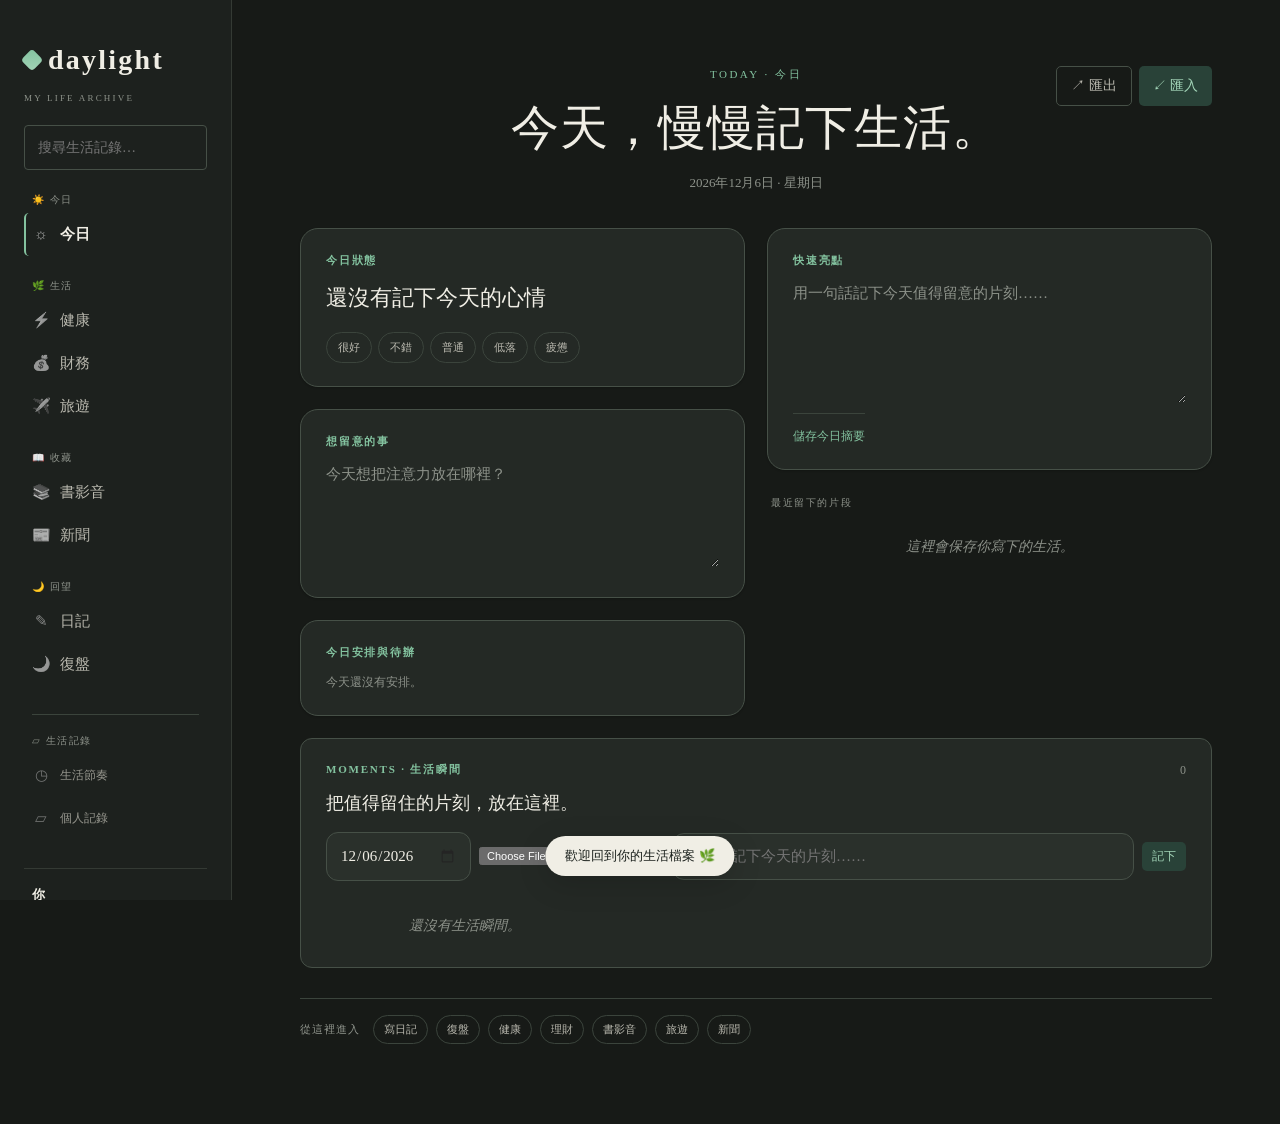
==== index.html @ 0b60a709 "Add files via upload" ====
<!DOCTYPE html>
<html lang="zh-Hant">
<head>
<meta charset="UTF-8" />
<meta name="viewport" content="width=device-width, initial-scale=1" />
<title>daylight · 我的生活檔案</title>
<style>
  /* ========== 設計系統 ========== */
  :root{
    --bg: #f5f1e6;
    --bg-soft: #ede7d6;
    --surface: #ffffff;
    --surface-2: #faf6ec;
    --surface-mint: #ecf2eb;
    --line: #e6dfce;
    --line-soft: #efe9da;
    --ink-1: #1d221e;
    --ink-2: #6b655c;
    --ink-3: #a39d92;
    --accent: #4d8e6f;
    --accent-2: #7cb097;
    --accent-bg: #e3ede5;
    --warm: #c4785c;
    --warm-bg: #f5e6dc;
    --shadow-sm: 0 1px 2px rgba(45,36,20,.05);
    --shadow-md: 0 4px 18px rgba(45,36,20,.08);
    --r-sm: 8px; --r-md: 12px; --r-lg: 16px; --r-xl: 22px;
  }
  /* ========== 暗色模式 ========== */
  body.dark{
    --bg: #1b211d;
    --bg-soft: #252b26;
    --surface: #2a302b;
    --surface-2: #343a34;
    --surface-mint: #293b32;
    --line: #465047;
    --line-soft: #3b443c;
    --ink-1: #f0eee5;
    --ink-2: #b9b8ae;
    --ink-3: #8d928a;
    --accent: #83c29f;
    --accent-2: #a2d4b7;
    --accent-bg: #294238;
    --warm: #e2a187;
    --warm-bg: #4b342d;
    --shadow-sm: 0 1px 2px rgba(0,0,0,.2);
    --shadow-md: 0 4px 18px rgba(0,0,0,.25);
  }
  *{box-sizing:border-box}
  html,body{margin:0;padding:0;height:100%}
  body{
    font-family: "KaiTi", "STKaiti", "DFKai-SB", "BiauKai", serif;
    background: var(--bg);
    color: var(--ink-1);
    font-size: 15px;
    line-height: 1.55;
    -webkit-font-smoothing: antialiased;
    transition: background .3s, color .3s;
  }
  button{font:inherit;color:inherit;cursor:pointer;border:none;background:none;padding:0}
  input,textarea,select{font:inherit;color:inherit}
  textarea{resize:vertical}
  a{color:inherit;text-decoration:none}
  ul{list-style:none;margin:0;padding:0}

  /* ========== 版面 ========== */
  .app{display:flex;min-height:100vh}
  .sidebar{
    width: 232px;
    flex-shrink:0;
    padding: 24px 18px;
    border-right: 1px solid var(--line-soft);
    background: var(--bg);
    position: sticky;
    top: 0;
    height: 100vh;
    overflow-y: auto;
    transition: background .3s, border-color .3s;
  }
  .brand{
    display:flex;align-items:center;gap:8px;
    font-weight:600;letter-spacing:.5px;
    margin-bottom: 4px;
  }
  .brand .spark{
    width:16px;height:16px;border-radius:4px;
    background: linear-gradient(135deg, var(--accent), var(--accent-2));
    transform: rotate(45deg);
  }
  .brand small{display:block;color:var(--ink-3);font-weight:400;font-size:11px;letter-spacing:2px;margin-left:24px;margin-top:2px}
  .nav-title{font-size:13px;color:var(--ink-3);margin:22px 8px 8px;letter-spacing:1px}
  .nav-item{
    display:flex;align-items:center;gap:10px;
    padding:9px 12px;border-radius:10px;
    color: var(--ink-2);
    cursor:pointer;
    transition: all .15s;
    position:relative;
  }
  .nav-item:hover{background:var(--surface-2);color:var(--ink-1)}
  .nav-item.active{background:var(--surface-mint);color:var(--accent);font-weight:600}
  .nav-item .nav-ico{font-size:15px;width:18px;text-align:center}
  .nav-item .nav-key{
    position:absolute;right:10px;
    font-size:10px;color:var(--ink-3);
    background:var(--surface);border:1px solid var(--line);
    border-radius:4px;padding:1px 5px;
    opacity:0;transition:opacity .15s;
  }
  .nav-item:hover .nav-key{opacity:.7}
  .space-card{
    margin-top: 28px;
    padding: 14px 12px;
    border: 1px dashed var(--line);
    border-radius: var(--r-md);
    color: var(--ink-2);
    font-size: 12px;
    cursor:pointer;
    transition: all .15s;
  }
  .space-card:hover{background:var(--surface-2)}
  .space-card .who{font-weight:600;color:var(--ink-1);font-size:13px;margin-bottom:4px}

  .theme-toggle{
    margin-top: 16px;
    display:flex;align-items:center;gap:8px;
    padding:8px 12px;border-radius:10px;
    background:var(--surface);border:1px solid var(--line-soft);
    cursor:pointer;font-size:12px;color:var(--ink-2);
    transition: all .15s;
    width:100%;
  }
  .theme-toggle:hover{background:var(--surface-mint);color:var(--accent)}
  .theme-toggle .t-ico{font-size:16px}

  .search-box{
    margin: 16px 0 4px;
    position:relative;
  }
  .search-box input{
    width:100%;
    padding:8px 12px;
    border:1px solid var(--line);
    border-radius:10px;
    background:var(--surface);
    font-size:14px;
    transition: all .15s;
  }
  .search-box input:focus{
    outline:none;border-color:var(--accent-2);
    box-shadow:0 0 0 3px var(--accent-bg);
  }
  .search-box .s-ico{
    position:absolute;left:10px;top:50%;transform:translateY(-50%);
    font-size:14px;color:var(--ink-3);pointer-events:none;
  }
  .search-box .s-ico,
  .search-box input::-webkit-search-decoration,
  .search-box input::-webkit-search-cancel-button{display:none}
  .search-box input{-webkit-appearance:none;appearance:none;padding-left:12px}
  .search-results{
    position:fixed;top:60px;left:232px;right:0;
    max-width:480px;margin:0 auto;
    background:var(--surface);border:1px solid var(--line);
    border-radius:var(--r-lg);box-shadow:var(--shadow-md);
    z-index:80;max-height:400px;overflow-y:auto;
    display:none;
  }
  .search-results.show{display:block;animation:fade .2s ease}
  .sr-item{
    padding:10px 16px;cursor:pointer;
    border-bottom:1px solid var(--line-soft);
    transition:background .1s;
  }
  .sr-item:hover{background:var(--surface-mint)}
  .sr-item .sr-tag{font-size:10px;color:var(--accent);background:var(--accent-bg);padding:2px 8px;border-radius:99px;margin-right:8px}
  .sr-item .sr-text{font-size:13px;color:var(--ink-1)}

  .main{
    flex:1;min-width:0;
    padding: 28px 40px 60px;
    overflow-x:hidden;
  }
  .section{display:none}
  .section.active{display:block;animation:fade .25s ease}
  @keyframes fade{from{opacity:0;transform:translateY(4px)}to{opacity:1;transform:none}}

  /* ========== 共用元件 ========== */
  .page-header{display:flex;align-items:flex-end;justify-content:space-between;margin-bottom:22px;flex-wrap:wrap;gap:16px}
  .page-header h1{font-size:29px;font-weight:600;margin:0 0 6px;letter-spacing:1px}
  .page-header .sub{color:var(--ink-2);font-size:14px}
  .page-header .quick{display:flex;gap:8px}
  .btn{ 
    display:inline-flex;align-items:center;gap:6px;
    padding: 8px 14px;
    border-radius: 999px;
    background: var(--accent-bg);
    color: var(--accent);
    font-weight:500;
    transition: all .15s;
    font-size:14px;
  }
  .btn:hover{background:var(--accent);color:#fff}
  .btn-ghost{background:transparent;color:var(--ink-2);border:1px solid var(--line)}
  .btn-ghost:hover{background:var(--surface-2);color:var(--ink-1)}
  .btn-mini{padding:5px 10px;font-size:12px}

  .card{
    background: var(--surface);
    border-radius: var(--r-lg);
    padding: 18px 20px;
    box-shadow: var(--shadow-sm);
    border:1px solid var(--line-soft);
    transition: background .3s, border-color .3s, box-shadow .2s;
  }
  .card-title{font-size:14px;color:var(--ink-2);font-weight:600;letter-spacing:1px;margin-bottom:12px;display:flex;align-items:center;justify-content:space-between}
  .card-title .badge{
    display:inline-block;
    background:var(--accent-bg);
    color:var(--accent);
    padding:3px 10px;border-radius:999px;
    font-size:11px;letter-spacing:1px;
  }
  .empty{
    color:var(--ink-3);
    font-size:14px;
    text-align:center;
    padding:18px 0 8px;
    font-style:italic;
  }

  input[type=text], textarea, select{
    width:100%;
    border:1px solid var(--line);
    background: var(--surface);
    border-radius: var(--r-md);
    padding: 11px 13px;
    transition: border-color .15s, box-shadow .15s, background .3s;
  }
  input[type=date], input[type=number]{
    width:100%;
    border:1px solid var(--line);
    background:var(--surface);
    color:var(--ink-1);
    border-radius:var(--r-md);
    padding:11px 13px;
    transition:border-color .15s, box-shadow .15s, background .3s;
  }
  input[type=date]{min-width:0;overflow:hidden;text-overflow:clip}
  input[type=text]:focus, textarea:focus, select:focus{
    outline:none;
    border-color: var(--accent-2);
    box-shadow: 0 0 0 3px var(--accent-bg);
  }
  input[type=date]:focus, input[type=number]:focus{
    outline:none;
    border-color:var(--accent-2);
    box-shadow:0 0 0 3px var(--accent-bg);
  }
  body.dark input[type=date]{color-scheme:dark}
  body.dark input[type=date]::-webkit-datetime-edit,
  body.dark input[type=date]::-webkit-datetime-edit-text,
  body.dark input[type=date]::-webkit-datetime-edit-month-field,
  body.dark input[type=date]::-webkit-datetime-edit-day-field,
  body.dark input[type=date]::-webkit-datetime-edit-year-field{color:var(--ink-1)}
  body.dark input[type=date]::-webkit-calendar-picker-indicator{filter:invert(.86);opacity:.9}
  body.dark button,
  body.dark input,
  body.dark textarea,
  body.dark select{color-scheme:dark}
  body.dark .btn{background:var(--accent-bg);color:var(--accent-2)}
  body.dark .btn-ghost{background:transparent;color:var(--ink-2);border-color:var(--line)}
  body.dark .btn:hover{background:var(--accent);color:#fff}
  body.dark .btn-ghost:hover{background:var(--surface-2);color:var(--ink-1)}
  body.dark .theme-toggle,
  body.dark .cal-nav button,
  body.dark .todo-urgent-option,
  body.dark .media-side-item,
  body.dark .media-filter-tab,
  body.dark .media-status-tab,
  body.dark .news-category-tab{background:var(--surface-2);border-color:var(--line);color:var(--ink-2)}
  body.dark .theme-toggle:hover,
  body.dark .cal-nav button:hover,
  body.dark .media-side-item:hover,
  body.dark .media-side-item.active,
  body.dark .media-filter-tab:hover,
  body.dark .media-filter-tab.active,
  body.dark .news-category-tab.active{background:var(--surface-mint);border-color:var(--accent);color:var(--accent-2)}
  body.dark .media-status-tab{background:transparent;border-color:transparent}
  body.dark .pomo-btn.secondary{background:transparent;color:var(--ink-2);border-color:var(--line)}
  body.dark .news-refresh{background:var(--accent-bg);border-color:var(--accent);color:var(--accent-2)}
  body.dark .news-refresh:hover{background:var(--accent);color:#fff}
  .input-inline{
    display:flex;gap:8px;
  }
  .input-inline input{flex:1}

  /* ========== 番茄鐘 ========== */
  .pomo-card{
    background: linear-gradient(135deg, var(--warm-bg), var(--surface));
    border: 1px solid var(--warm);
    margin-bottom:18px;
    display:flex;align-items:center;gap:24px;
    padding:18px 24px;
  }
  .pomo-ring-wrap{
    position:relative;width:80px;height:80px;flex-shrink:0;
  }
  .pomo-ring{width:100%;height:100%;transform:rotate(-90deg)}
  .pomo-ring circle{fill:none;stroke-width:5;stroke-linecap:round}
  .pomo-ring .track{stroke:var(--line)}
  .pomo-ring .progress{stroke:var(--warm);stroke-dasharray:226;stroke-dashoffset:226;transition:stroke-dashoffset .5s linear}
  .pomo-time{
    position:absolute;inset:0;
    display:flex;align-items:center;justify-content:center;
    font-size:16px;font-weight:600;font-variant-numeric:tabular-nums;
    color:var(--ink-1);
  }
  .pomo-info{flex:1}
  .pomo-info .plbl{font-size:11px;color:var(--warm);letter-spacing:2px;font-weight:600}
  .pomo-info .ptitle{font-size:15px;font-weight:600;color:var(--ink-1);margin:2px 0 6px}
  .pomo-info .pmeta{font-size:12px;color:var(--ink-2)}
  .pomo-controls{display:flex;gap:8px;align-items:center}
  .pomo-btn{
    padding:8px 16px;border-radius:999px;
    background:var(--warm);color:#fff;
    font-size:13px;font-weight:600;cursor:pointer;
    transition: all .15s;
    border:none;
  }
  .pomo-btn:hover{transform:translateY(-1px);box-shadow:0 4px 12px rgba(196,120,92,.3)}
  .pomo-btn.secondary{background:transparent;color:var(--ink-2);border:1px solid var(--line)}
  .pomo-btn.secondary:hover{background:var(--surface);color:var(--ink-1);box-shadow:none}
  .pomo-modes{display:flex;gap:4px;margin-top:6px}
  .pomo-mode{
    padding:4px 10px;border-radius:99px;
    font-size:11px;color:var(--ink-3);cursor:pointer;
    border:1px solid transparent;transition:all .15s;
  }
  .pomo-mode:hover{color:var(--ink-1)}
  .pomo-mode.active{background:var(--warm-bg);color:var(--warm);border-color:var(--warm);font-weight:600}

  /* ========== 總覽 ========== */
  .focus-card{
    background: linear-gradient(135deg, var(--surface-mint), var(--surface));
    border: 1px solid var(--accent-bg);
  }
  .focus-pill{
    display:inline-block;
    padding:3px 12px;border-radius:999px;
    background:var(--accent);color:#fff;
    font-size:11px;letter-spacing:1px;margin-bottom:10px;
  }
  .focus-text{
    font-size:22px;font-weight:600;
    color:var(--ink-1);
    margin: 4px 0 14px;
    min-height:32px;
    cursor:text;
    outline:none;
    border-radius:8px;
    padding:2px 6px;
    transition:background .15s;
  }
  .focus-text:hover{background:rgba(255,255,255,.5)}
  body.dark .focus-text:hover{background:rgba(255,255,255,.05)}
  .focus-text:focus{background:var(--surface);box-shadow:0 0 0 3px var(--accent-bg)}
  .focus-text[data-empty="true"]:before{
    content:attr(data-placeholder);
    color:var(--ink-3);font-weight:400;
  }
  .focus-bar{
    display:flex;align-items:center;gap:10px;
    font-size:12px;color:var(--ink-2);
  }
  .focus-bar .bar{flex:1;height:6px;background:var(--surface);border-radius:99px;overflow:hidden}
  .focus-bar .fill{height:100%;background:var(--accent);border-radius:99px;transition:width .3s}
  .focus-bar .pct{font-weight:600;color:var(--ink-1);min-width:36px;text-align:right}

  .stats{display:grid;grid-template-columns:repeat(4,1fr);gap:14px;margin:18px 0 22px}
  .stat{
    background:var(--surface);border-radius:var(--r-lg);
    padding:16px 18px;border:1px solid var(--line-soft);
    box-shadow:var(--shadow-sm);
    transition:transform .15s,box-shadow .15s;
  }
  .stat:hover{transform:translateY(-2px);box-shadow:var(--shadow-md)}
  .stat .lbl{font-size:12px;color:var(--ink-2);letter-spacing:1px}
  .stat .num{font-size:30px;font-weight:600;color:var(--warm);margin-top:4px;line-height:1.1}
  .stat .num.neutral{color:var(--ink-1)}
  .stat .num.green{color:var(--accent)}
  .stat .sub{font-size:11px;color:var(--ink-3);margin-top:4px}

  .grid-2{display:grid;grid-template-columns: 240px 1fr;gap:18px}
  .mod-list{display:flex;flex-direction:column;gap:8px}
  .mod-card{
    display:flex;align-items:center;gap:10px;
    padding:12px 14px;
    background:var(--surface);
    border-radius:var(--r-md);
    border:1px solid var(--line-soft);
    cursor:pointer;
    transition: all .15s;
  }
  .mod-card:hover{transform:translateX(2px);border-color:var(--accent-2)}
  .mod-card .ico{width:32px;height:32px;border-radius:10px;background:var(--accent-bg);color:var(--accent);display:grid;place-items:center;font-size:15px}
  .mod-card .name{font-weight:500;font-size:13px}
  .mod-card .desc{font-size:11px;color:var(--ink-3);margin-top:1px}

  .task-list{display:flex;flex-direction:column;gap:6px}
  .task-item{
    display:flex;align-items:center;gap:10px;
    padding:10px 12px;border-radius:10px;
    background:var(--surface-2);
    transition: all .15s;
    animation:slideIn .2s ease;
  }
  @keyframes slideIn{from{opacity:0;transform:translateX(-8px)}to{opacity:1;transform:none}}
  .task-item:hover{background:var(--surface-mint)}
  .task-item.done .task-text{color:var(--ink-3);text-decoration:line-through}
  .task-item .check{
    width:18px;height:18px;border-radius:6px;
    border:1.5px solid var(--ink-3);background:var(--surface);
    cursor:pointer;display:grid;place-items:center;
    flex-shrink:0;font-size:11px;
    transition: all .15s;
  }
  .task-item.done .check{background:var(--accent);border-color:var(--accent);color:#fff}
  .task-item .prio-dot{
    width:8px;height:8px;border-radius:99px;flex-shrink:0;
  }
  .task-item .prio-dot.high{background:#e57373}
  .task-item .prio-dot.mid{background:#ffb74d}
  .task-item .prio-dot.low{background:var(--accent-2)}
  .task-item .task-text{flex:1;font-size:13px}
  .task-item .todo-date{font-size:10px;color:var(--ink-3);margin-top:1px}
  .task-item .del{color:var(--ink-3);font-size:14px;opacity:0;transition:opacity .15s}
  .task-item:hover .del{opacity:1}
  .task-item .del:hover{color:var(--warm)}

  .prio-select{
    display:flex;gap:4px;margin-right:0;
  }
  .prio-opt{
    width:20px;height:20px;border-radius:6px;
    cursor:pointer;border:1.5px solid transparent;
    display:grid;place-items:center;font-size:10px;
    transition:all .15s;
  }
  .prio-opt.on{border-color:var(--ink-2)}

  .row{display:grid;grid-template-columns:1fr 1fr;gap:18px;margin-top:18px}
  .life-grid{display:grid;grid-template-columns:1fr 1fr 1fr;gap:10px;margin-top:6px}
  .life-cell{background:var(--surface-2);border-radius:10px;padding:10px 12px}
  .life-cell .lbl{font-size:11px;color:var(--ink-3);letter-spacing:1px}
  .life-cell .val{font-size:18px;font-weight:600;color:var(--ink-1);margin-top:2px}
  .life-cell .unit{font-size:11px;color:var(--ink-3);margin-left:2px}
  .life-cell input{background:transparent;border:none;padding:2px 0;font-size:18px;font-weight:600;width:80px}
  .life-cell input:focus{box-shadow:none}

  .mood-row{display:flex;gap:8px;margin-top:6px;flex-wrap:wrap}
  .mood-btn{
    flex:1;min-width:54px;
    padding:10px 4px;
    border-radius:10px;
    background:var(--surface-2);
    cursor:pointer;
    text-align:center;
    border:1.5px solid transparent;
    transition: all .15s;
  }
  .mood-btn:hover{background:var(--surface-mint)}
  .mood-btn.on{background:var(--accent-bg);border-color:var(--accent-2)}
  .mood-btn .emo{font-size:22px;display:block;margin-bottom:2px}
  .mood-btn .name{font-size:10px;color:var(--ink-2);letter-spacing:1px}
  .mood-week{display:grid;grid-template-columns:repeat(7,1fr);gap:7px}.mood-day{padding:8px 4px;text-align:center;background:var(--surface-2);border-radius:9px}.mood-day.today{background:var(--accent-bg);box-shadow:0 0 0 1px var(--accent-2)}.mood-day .wd{font-size:10px;color:var(--ink-3)}.mood-day .emo{font-size:22px;margin:4px 0}.mood-day .md{font-size:10px;color:var(--ink-2)}
  .overview-habit-row{display:grid;grid-template-columns:minmax(62px,1fr) repeat(7,24px) 28px;align-items:center;gap:5px;padding:7px 0;border-bottom:1px solid var(--line-soft);font-size:11px}
  .overview-habit-row:last-child{border-bottom:0}.overview-habit-name{overflow:hidden;text-overflow:ellipsis;white-space:nowrap;color:var(--ink-2)}
  .overview-habit-dot{width:22px;height:22px;border-radius:7px;border:1px solid var(--line);display:grid;place-items:center;color:var(--ink-3);font-size:11px}
  .overview-habit-dot.checked{background:var(--accent);border-color:var(--accent);color:#fff}.overview-habit-total{font-size:10px;color:var(--ink-3);text-align:right;white-space:nowrap}
  .overview-record-item{padding:8px 0;border-bottom:1px solid var(--line-soft);cursor:pointer}.overview-record-item:last-child{border-bottom:0}.overview-record-item:hover{color:var(--accent)}
  .overview-record-date{font-size:11px;color:var(--ink-3);margin-bottom:3px}.overview-record-summary{font-size:12px;color:var(--ink-2);line-height:1.5}

  .highlights{display:grid;grid-template-columns:repeat(4,1fr);gap:14px;margin-top:18px}
  .hi-card{background:var(--surface);border-radius:var(--r-lg);padding:14px;border:1px solid var(--line-soft)}
  .hi-card .hi-lbl{font-size:11px;color:var(--ink-3);letter-spacing:1px;margin-bottom:6px;display:flex;align-items:center;gap:4px}
  .hi-card textarea{min-height:60px;border:none;background:var(--surface-2);padding:8px 10px;font-size:12px;border-radius:8px}
  .hi-card textarea:focus{background:var(--surface);box-shadow:0 0 0 2px var(--accent-bg)}

  /* ========== 時間管理 ========== */
  .tabs{display:flex;gap:4px;border-bottom:1px solid var(--line);margin-bottom:18px;overflow-x:auto}
  .tab{
    padding:10px 16px;font-size:13px;color:var(--ink-2);
    border-bottom:2px solid transparent;
    cursor:pointer;white-space:nowrap;
    transition: all .15s;
  }
  .tab:hover{color:var(--ink-1)}
  .tab.active{color:var(--accent);border-color:var(--accent);font-weight:600}

  .plan-bar{display:flex;gap:10px;margin-bottom:18px}.plan-bar input{flex:1}.plan-bar .btn{white-space:nowrap}

  .cal-header{display:flex;justify-content:space-between;align-items:center;margin-bottom:14px}
  .cal-header h3{margin:0;font-size:18px;font-weight:600}
  .cal-nav{display:flex;gap:6px;align-items:center}
  .cal-nav button{width:28px;height:28px;border-radius:8px;background:var(--surface);border:1px solid var(--line);display:grid;place-items:center;color:var(--ink-2)}
  .cal-nav button:hover{background:var(--surface-mint);color:var(--accent)}
  .cal-nav .month{font-weight:600;color:var(--ink-1);min-width:90px;text-align:center;font-size:14px}

  .cal-grid{display:grid;grid-template-columns:repeat(7,minmax(112px,1fr));gap:1px;background:var(--line);border:1px solid var(--line);overflow-x:auto}
  .cal-wd{font-size:11px;color:var(--ink-3);text-align:center;padding:6px 0;letter-spacing:1px}
  .cal-day{
    min-height:126px;
    background:var(--surface);
    display:flex;flex-direction:column;align-items:stretch;justify-content:flex-start;
    cursor:pointer;border:2px solid transparent;
    padding:8px 7px 6px;
    font-size:13px;color:var(--ink-2);
    position:relative;
    transition: all .15s;
  }
  .cal-day:hover{border-color:var(--accent-2)}
  .cal-day.dim{color:var(--ink-3);opacity:.58}
  .cal-day.today{background:var(--surface-mint)}
  .cal-day.selected{border-color:var(--accent);box-shadow:inset 0 0 0 1px var(--accent)}
  .cal-day-num{font-size:14px;font-weight:600;line-height:1.2;margin-bottom:6px;text-align:right;color:var(--ink-1)}
  .cal-day.today .cal-day-num{color:var(--accent)}
  .cal-items{display:flex;flex-direction:column;gap:3px;min-width:0}
  .cal-item{display:flex;align-items:center;gap:5px;min-width:0;line-height:1.3;font-size:12px;padding:2px 1px;color:var(--ink-1)}
  .cal-item-marker{width:5px;height:18px;border-radius:99px;flex:0 0 5px;background:var(--accent)}
  .cal-item.event .cal-item-marker{background:#e47ee6}
  .cal-item.todo .cal-item-marker{background:#1686ee}
  .cal-item.task .cal-item-marker{background:#f5b800}
  .cal-item.plan .cal-item-marker{background:#f07b63}
  .cal-item-title{overflow:hidden;text-overflow:ellipsis;white-space:nowrap;min-width:0;flex:1}
  .cal-item-time{font-size:10px;color:var(--ink-3);white-space:nowrap;margin-left:auto}
  .cal-item.done .cal-item-title{text-decoration:line-through;color:var(--ink-3)}
  .cal-more{font-size:10px;color:var(--accent);padding:2px 1px}
  .cal-legend{display:flex;flex-wrap:wrap;gap:8px 14px;margin:-4px 0 10px;font-size:11px;color:var(--ink-2)}
  .cal-legend span{display:inline-flex;align-items:center;gap:5px}
  .cal-legend i{width:6px;height:16px;border-radius:99px;background:var(--accent)}
  .cal-legend .lg-event{background:#e47ee6}.cal-legend .lg-todo{background:#1686ee}.cal-legend .lg-task{background:#f5b800}.cal-legend .lg-plan{background:#f07b63}

  /* ========== Todo 總覽 ========== */
  .todo-summary{display:grid;grid-template-columns:repeat(5,1fr);gap:10px;margin-bottom:16px}
  .todo-stat{min-height:86px;border-radius:14px;padding:12px 14px;color:#fff;display:flex;flex-direction:column;justify-content:space-between;box-shadow:var(--shadow-sm)}
  .todo-stat .todo-stat-top{display:flex;justify-content:space-between;align-items:center;font-size:12px;font-weight:600}
  .todo-stat .todo-stat-ico{font-size:17px}.todo-stat .todo-stat-num{font-size:25px;font-weight:700;line-height:1}
  .todo-stat.today{background:linear-gradient(135deg,#67a5e8,#4d8cdb)}.todo-stat.scheduled{background:linear-gradient(135deg,#f18a8c,#e96b72)}
  .todo-stat.all{background:linear-gradient(135deg,#777b80,#53575c)}
  .todo-stat.urgent{background:linear-gradient(135deg,#ec7197,#df4d7b)}.todo-stat.completed{background:linear-gradient(135deg,#9aa3aa,#7f8991)}
  .todo-quick-add{display:grid;grid-template-columns:1fr 120px 100px 150px auto auto;gap:8px;margin-bottom:16px}
  .todo-urgent-option{display:flex;align-items:center;justify-content:center;gap:5px;padding:0 8px;border:1px solid var(--line);border-radius:9px;color:var(--ink-2);font-size:12px;white-space:nowrap;cursor:pointer}
  .todo-urgent-option input{accent-color:#df4d7b}
  .todo-urgent-badge{font-size:10px;color:#c84e68;background:#f9e0e6;border-radius:99px;padding:2px 6px;white-space:nowrap}
  .todo-shell{display:grid;grid-template-columns:230px 1fr;gap:18px;align-items:start}
  .todo-category-list{display:flex;flex-direction:column;gap:4px;padding:10px 0}
  .todo-category-list h4{font-size:12px;color:var(--ink-3);letter-spacing:1px;margin:0 10px 6px}
  .todo-category-item{display:flex;align-items:center;gap:9px;padding:10px 12px;border-radius:10px;color:var(--ink-2);cursor:pointer}
  .todo-category-item:hover,.todo-category-item.active{background:var(--surface-mint);color:var(--ink-1)}
  .todo-category-icon{width:24px;height:24px;border-radius:50%;display:grid;place-items:center;background:var(--accent-bg);font-size:13px}
  .todo-category-name{flex:1}.todo-category-count{color:var(--ink-3);font-size:12px}
  .todo-groups{display:flex;flex-direction:column;gap:4px}
  .todo-group{border-bottom:1px solid var(--line-soft)}.todo-group summary{list-style:none;cursor:pointer;padding:12px 4px;display:flex;align-items:center;gap:10px;font-size:17px;font-weight:600;color:var(--ink-1)}
  .todo-group summary::-webkit-details-marker{display:none}.todo-group summary::after{content:'⌄';margin-left:auto;color:var(--ink-2);font-size:16px}.todo-group:not([open]) summary::after{content:'›'}
  .todo-group-count{font-size:11px;color:var(--ink-3);font-weight:400}.todo-group-body{padding:0 0 8px}
  .todo-hub-row{display:flex;align-items:center;gap:10px;min-height:42px;padding:8px 4px;border-top:1px solid var(--line-soft)}
  .todo-hub-row:hover{background:var(--surface-2)}.todo-hub-row .todo-hub-check{width:20px;height:20px;border:1.5px solid var(--ink-3);border-radius:50%;display:grid;place-items:center;color:var(--accent);flex:0 0 20px}
  .todo-hub-row.done .todo-hub-check{background:var(--accent);border-color:var(--accent);color:#fff}.todo-hub-row .todo-hub-text{flex:1;font-size:14px}.todo-hub-row.done .todo-hub-text{text-decoration:line-through;color:var(--ink-3)}
  .todo-hub-meta{font-size:11px;color:var(--ink-3);white-space:nowrap}.todo-hub-del{color:var(--ink-3);opacity:0;padding:2px 5px}.todo-hub-row:hover .todo-hub-del{opacity:1}.todo-hub-del:hover{color:var(--warm)}
  .todo-source{font-size:10px;color:var(--accent);background:var(--accent-bg);padding:2px 7px;border-radius:99px;white-space:nowrap}
  @media (max-width:1050px){.todo-summary{grid-template-columns:repeat(3,1fr)}.todo-quick-add{grid-template-columns:1fr 1fr 1fr}.todo-quick-add .wide{grid-column:1/-1}}
  @media (max-width:760px){.todo-summary{grid-template-columns:repeat(2,1fr)}.todo-shell{grid-template-columns:1fr}.todo-category-list{display:grid;grid-template-columns:repeat(2,1fr);padding:0}.todo-category-list h4{grid-column:1/-1}.todo-quick-add{grid-template-columns:1fr}.todo-quick-add .wide{grid-column:auto}.todo-hub-meta{display:none}}

  .day-events{margin-top:14px}
  .day-events h4{margin:0 0 8px;font-size:14px;color:var(--ink-1);display:flex;justify-content:space-between;align-items:center}
  .ev-row{display:flex;align-items:center;gap:10px;padding:8px 12px;background:var(--surface-2);border-radius:10px;margin-bottom:6px}
  .ev-row .time{font-size:12px;color:var(--ink-2);min-width:50px;font-variant-numeric:tabular-nums}
  .ev-row .title{flex:1;font-size:13px}
  .event-category{font-size:10px;color:var(--accent);background:var(--accent-bg);border-radius:99px;padding:2px 7px;white-space:nowrap}
  .ev-row.todo-row .title.done{text-decoration:line-through;color:var(--ink-3)}
  .ev-row.todo-row .todo-kind{font-size:10px;color:var(--accent);min-width:38px}
  .ev-row.todo-row .todo-check{font-size:13px;color:var(--accent);padding:2px 4px}
  .ev-row .ev-action{color:var(--ink-3);font-size:12px;opacity:0;transition:opacity .15s;padding:2px 4px}
  .ev-row:hover .ev-action{opacity:1}.ev-row .ev-action:hover{color:var(--accent)}
  .ev-row .ev-action.del:hover{color:var(--warm)}

  .goal-list{display:flex;flex-direction:column;gap:8px}
  .goal-item{
    display:flex;align-items:center;gap:10px;
    padding:10px 12px;background:var(--surface-2);border-radius:10px;
  }
  .goal-item.done .g-text{color:var(--ink-3);text-decoration:line-through}
  .goal-item .g-text{flex:1;font-size:13px}
  .goal-item .check{width:16px;height:16px;border-radius:5px;border:1.5px solid var(--ink-3);background:var(--surface);cursor:pointer;display:grid;place-items:center}

  .goal-item.done .check{background:var(--accent);border-color:var(--accent);color:#fff}

  /* ========== 理財工作台 ========== */
  .finance-summary{display:grid;grid-template-columns:repeat(3,1fr);gap:14px;margin-bottom:18px}
  .finance-total{padding:16px 18px;background:var(--surface);border:1px solid var(--line-soft);border-radius:var(--r-lg);box-shadow:var(--shadow-sm)}
  .finance-total .label{font-size:12px;color:var(--ink-2);margin-bottom:8px}
  .finance-total .value{font-size:24px;font-weight:600;font-variant-numeric:tabular-nums}
  .finance-total .sub{font-size:10px;color:var(--ink-3);margin-top:7px;line-height:1.5;word-break:break-word}
  .finance-total.income .value{color:var(--accent)}
  .finance-total.expense .value{color:var(--warm)}
  .finance-total.asset .value{color:#6d5ab5}
  .finance-grid{display:grid;grid-template-columns:1fr 1fr;gap:18px}
  .finance-shopping{grid-column:1/-1}.shopping-budget-layout{display:grid;grid-template-columns:minmax(0,1fr) 250px;gap:18px;align-items:start}.shopping-budget-chart{padding:12px;background:var(--surface-2);border-radius:12px}.shopping-budget-chart .pie{width:170px;height:170px}.shopping-budget-chart .pie::after{background:var(--surface-2)}@media (max-width:760px){.shopping-budget-layout{grid-template-columns:1fr}}
  .finance-form{display:grid;grid-template-columns:1fr 1fr;gap:8px;margin-bottom:12px}
  .finance-form .wide{grid-column:1/-1}
  .finance-form .btn{justify-self:start}
  .finance-list{display:flex;flex-direction:column;gap:6px}
  .finance-row{display:flex;align-items:center;gap:10px;padding:9px 10px;background:var(--surface-2);border-radius:10px;font-size:13px}
  .finance-row .row-main{flex:1;min-width:0}
  .finance-row .row-title{font-weight:600}
  .finance-row .row-meta{font-size:11px;color:var(--ink-3);margin-top:2px}
  .finance-row .amount{font-variant-numeric:tabular-nums;font-weight:600;white-space:nowrap}
  .finance-row .del{color:var(--ink-3);font-size:13px;padding:2px 4px}
  .finance-assets{grid-column:1/-1}
  .asset-group{margin-top:14px}
  .asset-group:first-child{margin-top:0}
  .asset-group-title{font-size:12px;color:var(--ink-2);font-weight:600;margin-bottom:7px}
  .asset-actions{display:flex;gap:8px;align-items:center;margin-top:12px}
  .asset-transfer{margin-top:18px;padding-top:15px;border-top:1px solid var(--line-soft)}
  .asset-transfer-title{font-size:13px;font-weight:600;margin-bottom:9px}
  .asset-transfer-form{display:grid;grid-template-columns:1fr 1fr 1fr 1fr;gap:8px;align-items:center}
  .asset-transfer-form .wide{grid-column:1/-1}
  @media (max-width:760px){.asset-actions,.asset-transfer-form{display:grid;grid-template-columns:1fr 1fr}.asset-actions .btn,.asset-transfer-form .btn{justify-self:start}.asset-transfer-form .wide{grid-column:1/-1}}
  .finance-chart{grid-column:1/-1}.finance-chart-controls{display:flex;gap:8px;margin-bottom:14px}.finance-chart-controls select,.finance-chart-controls input{max-width:150px}.finance-status{padding:3px 9px;border-radius:99px;font-size:11px}.finance-status.normal{background:var(--accent-bg);color:var(--accent)}.finance-status.over{background:#f8dede;color:#c44b4b}.finance-chart-grid{display:grid;grid-template-columns:1fr 1fr;gap:20px}.pie-wrap{min-width:0}.pie-title{font-size:12px;color:var(--ink-2);margin-bottom:8px}.pie{width:150px;height:150px;margin:0 auto 10px;border-radius:50%;background:conic-gradient(var(--line) 0 100%);position:relative}.pie::after{content:'';position:absolute;inset:35px;background:var(--surface);border-radius:50%}.pie-legend{display:flex;flex-wrap:wrap;justify-content:center;gap:5px 10px;font-size:11px;color:var(--ink-2)}.pie-legend span::before{content:'';display:inline-block;width:8px;height:8px;border-radius:2px;background:var(--pie-color);margin-right:4px}@media (max-width:760px){.finance-chart-grid{grid-template-columns:1fr}}
  @media (max-width:960px){.finance-summary,.finance-grid{grid-template-columns:1fr}.finance-assets{grid-column:auto}}
  .workout-form{display:grid;grid-template-columns:1.2fr 1fr 1fr auto;gap:8px}.exercise-records{display:flex;flex-direction:column;gap:6px;margin-top:12px}.exercise-row{display:flex;align-items:center;gap:10px;padding:9px 11px;background:var(--surface-2);border-radius:9px;font-size:12px}.exercise-row .exercise-main{flex:1}.exercise-row .exercise-meta{font-size:11px;color:var(--ink-3);margin-top:2px}.exercise-row .del{color:var(--ink-3)}.exercise-row .del:hover{color:var(--warm)}
  @media (max-width:760px){.workout-form{grid-template-columns:1fr 1fr}.workout-form .btn{grid-column:1/-1;justify-self:start}}
  /* ========== 時間管理工作台 ========== */
  .time-dashboard{display:grid;grid-template-columns:minmax(230px,.8fr) minmax(0,1.8fr);gap:16px;align-items:start}
  .time-side,.time-main{display:flex;flex-direction:column;gap:16px;min-width:0}
  .time-add-event-btn{width:100%;display:flex;align-items:center;justify-content:flex-start;gap:10px;padding:12px 15px;border:1px solid color-mix(in srgb,var(--accent) 45%,var(--line));border-radius:14px;background:var(--surface);color:var(--accent);font-weight:600;letter-spacing:.2px;box-shadow:0 2px 8px rgba(20,40,30,.05)}.time-add-event-btn::before{content:'◷';font-size:19px;line-height:1}.time-add-event-btn:hover{background:var(--surface-mint);border-color:var(--accent);transform:translateY(-1px)}
  .time-quick-event{padding:14px;background:var(--surface);border:1px solid var(--line-soft);border-radius:var(--r-lg)}.time-quick-event-title{font-size:12px;font-weight:600;color:var(--ink-2);margin-bottom:9px}.time-quick-event-fields{display:grid;grid-template-columns:minmax(0,1fr) 1fr;gap:7px}.time-quick-event-fields input,.time-quick-event-fields select{min-width:0}.time-quick-event-fields .wide{grid-column:1/-1}.time-quick-event-fields .btn{grid-column:1/-1;justify-self:stretch}@media (max-width:600px){.time-quick-event-fields{grid-template-columns:1fr}}
  .time-dashboard .card{margin:0}
  .time-calendar-card{min-width:0}
  .time-calendar-card .cal-grid{min-height:390px}
  .time-section-head{display:flex;align-items:center;justify-content:space-between;gap:10px;margin-bottom:9px}
  .time-section-head .card-title{margin:0}
  .habit-add-row,.todo-category-add{display:flex;gap:7px;margin-top:10px}
  .habit-add-row input,.todo-category-add input{min-width:0;flex:1}
  .time-habit-list{display:flex;flex-direction:column;gap:6px}
  .time-habit-row{display:flex;align-items:center;gap:8px;padding:8px 9px;background:var(--surface-2);border-radius:9px}
  .time-habit-row .habit-name{flex:1;font-size:12px;min-width:0}
  .time-habit-row .habit-days{display:flex;gap:3px}
  .time-habit-day{width:22px;height:22px;border-radius:50%;border:1px solid var(--line);background:var(--surface);color:var(--ink-3);font-size:9px;cursor:pointer}
  .time-habit-day.checked{background:var(--accent);border-color:var(--accent);color:#fff}
  .time-habit-delete{color:var(--ink-3);font-size:12px;padding:2px 3px}.time-habit-delete:hover{color:var(--warm)}
  .time-month-goals{display:flex;flex-direction:column;gap:10px}
  .time-month-goal{padding:10px 11px;background:var(--surface-2);border-radius:10px}
  .time-month-goal-head{display:flex;align-items:center;gap:8px;font-size:12px}.time-month-goal-head .goal-text{flex:1;min-width:0}
  .time-month-goal-head .goal-delete{color:var(--ink-3);font-size:12px}.time-month-goal-head .goal-delete:hover{color:var(--warm)}
  .time-month-goal-progress{display:flex;align-items:center;gap:7px;margin-top:8px}
  .time-month-goal-progress .bar{height:6px;flex:1;background:var(--line-soft);border-radius:99px;overflow:hidden}.time-month-goal-progress .fill{height:100%;background:var(--accent);border-radius:99px}
  .time-month-goal-progress input{width:45px;padding:3px 5px;font-size:10px;text-align:center}.time-month-goal-progress span{font-size:10px;color:var(--ink-3);min-width:28px;text-align:right}
  .time-todo-layout{display:grid;grid-template-columns:180px minmax(0,1fr);gap:14px;align-items:start}.time-todo-category-panel{min-width:0}.time-todo-category-panel .todo-category-list{margin:0}.time-todo-groups{display:flex;flex-direction:column;gap:4px}
  .time-todo-group{border-bottom:1px solid var(--line-soft)}.time-todo-group:last-child{border-bottom:0}
  .time-todo-group summary{list-style:none;cursor:pointer;padding:10px 2px;display:flex;align-items:center;gap:8px;font-size:13px;font-weight:600}.time-todo-group summary::-webkit-details-marker{display:none}.time-todo-group summary::after{content:'⌄';margin-left:auto;color:var(--ink-2)}.time-todo-group:not([open]) summary::after{content:'›'}
  .time-todo-count{font-size:10px;color:var(--ink-3);font-weight:400}
  .time-todo-row{display:flex;align-items:center;gap:8px;padding:8px 2px;border-top:1px solid var(--line-soft);min-height:36px}.time-todo-row .check{width:17px;height:17px;border:1.5px solid var(--ink-3);border-radius:50%;display:grid;place-items:center;cursor:pointer;font-size:10px;flex:0 0 17px}.time-todo-row.done .check{background:var(--accent);border-color:var(--accent);color:#fff}.time-todo-row .todo-text{flex:1;min-width:0;font-size:12px}.time-todo-row.done .todo-text{text-decoration:line-through;color:var(--ink-3)}.time-todo-row .todo-date{font-size:10px;color:var(--ink-3);white-space:nowrap}.time-todo-row .todo-delete{color:var(--ink-3);font-size:12px}.time-todo-row .todo-delete:hover{color:var(--warm)}
  .time-view-switch{display:flex;justify-content:flex-end;gap:5px;margin-bottom:8px}.time-view-switch button{padding:6px 12px;border:1px solid var(--line);border-radius:8px;color:var(--ink-2);font-size:12px}.time-view-switch button.active{background:var(--accent);border-color:var(--accent);color:#fff}.time-category-panel{padding:12px;background:var(--surface);border:1px solid var(--line-soft);border-radius:var(--r-lg)}.time-category-head{display:flex;align-items:center;justify-content:space-between;gap:8px}.time-category-panel h4{margin:0 0 8px;font-size:11px;color:var(--ink-3);letter-spacing:1px}.time-category-filter{display:flex;align-items:center;gap:8px;width:100%;padding:7px 8px;border-radius:8px;color:var(--ink-2);font-size:12px;text-align:left}.time-category-filter:hover,.time-category-filter.active{background:var(--surface-mint);color:var(--accent);font-weight:600}.time-category-filter i{width:10px;height:10px;border-radius:3px;background:var(--category-color,var(--accent));flex:0 0 10px}.time-category-filter span{margin-left:auto;font-size:10px;color:var(--ink-3)}
  .time-timeline{background:var(--surface);border:1px solid var(--line-soft);border-radius:var(--r-lg);overflow:hidden;margin-bottom:16px}.timeline-head{display:flex;align-items:center;justify-content:space-between;padding:13px 16px;border-bottom:1px solid var(--line-soft)}.timeline-head h3{margin:0;font-size:16px}.timeline-nav{display:flex;align-items:center;gap:8px}.timeline-nav button{width:26px;height:26px;border:1px solid var(--line);border-radius:7px;color:var(--ink-2)}.timeline-nav button:hover{background:var(--surface-mint);color:var(--accent)}.timeline-week{font-size:12px;font-weight:600;min-width:135px;text-align:center}.timeline-scroll{overflow-x:auto}.timeline-grid{min-width:760px;display:grid;grid-template-columns:54px repeat(7,minmax(100px,1fr))}.timeline-corner,.timeline-day-head{padding:9px 6px;border-bottom:1px solid var(--line-soft);background:var(--surface-2)}.timeline-day-head{text-align:center;font-size:11px;color:var(--ink-2);border-left:1px solid var(--line-soft)}.timeline-day-head.today{color:var(--accent);font-weight:700;background:var(--surface-mint)}.timeline-day-head span{display:block;font-size:16px;color:var(--ink-1)}.timeline-all-day{grid-column:1/-1;display:grid;grid-template-columns:54px repeat(7,minmax(100px,1fr));border-bottom:1px solid var(--line-soft);background:var(--surface-2)}.timeline-all-label{padding:7px 5px;font-size:10px;color:var(--ink-3);text-align:center}.timeline-all-cell{min-height:28px;padding:3px;border-left:1px solid var(--line-soft)}.timeline-hour{display:contents}.timeline-time{min-height:54px;padding:6px 5px;font-size:10px;color:var(--ink-3);text-align:right;border-bottom:1px solid var(--line-soft)}.timeline-cell{min-height:54px;padding:3px;border-left:1px solid var(--line-soft);border-bottom:1px solid var(--line-soft)}.timeline-item{display:block;padding:4px 5px;margin-bottom:3px;border-left:3px solid var(--category-color,var(--accent));border-radius:4px;background:color-mix(in srgb,var(--category-color,var(--accent)) 18%,var(--surface));font-size:10px;line-height:1.25;color:var(--ink-1);overflow:hidden}.timeline-item .timeline-item-time{font-size:9px;color:var(--ink-2)}.timeline-item.done{text-decoration:line-through;opacity:.65}.timeline-empty{padding:18px;text-align:center;color:var(--ink-3);font-size:12px}
  .todo-category-delete{margin-left:3px;color:var(--ink-3);font-size:11px;padding:1px 3px}.todo-category-delete:hover{color:var(--warm)}
  .todo-category-add{align-items:center}.todo-category-add input:last-of-type{flex:0 0 42px;text-align:center}
  @media (max-width:960px){.time-dashboard{grid-template-columns:1fr}.time-side{display:grid;grid-template-columns:1fr 1fr}.time-main{grid-column:1/-1}.time-todo-layout{grid-template-columns:1fr}}
  @media (max-width:600px){.time-side{display:flex}.time-calendar-card .cal-grid{min-height:320px}.time-habit-day{width:20px;height:20px}}

  /* 時間管理版面整理 */
  #sec-time .page-header{margin-bottom:14px}
  #sec-time .plan-bar{margin-bottom:14px}
  #sec-time .time-dashboard{grid-template-columns:310px minmax(0,1fr);gap:18px;align-items:start}
  #sec-time .time-side{gap:12px}
  #sec-time .time-main{gap:12px}
  #sec-time .time-view-shell{position:relative}
  #sec-time .time-quick-event,.time-side>.card{padding:16px}
  #sec-time .time-section-head{margin-bottom:11px}
  #sec-time .time-view-switch{position:relative;display:flex;align-items:center;justify-content:flex-end;gap:5px;height:46px;padding:0 14px;margin:0;background:var(--surface);border:1px solid var(--line-soft);border-bottom:0;border-radius:var(--r-lg) var(--r-lg) 0 0;z-index:2}
  #sec-time .time-timeline{margin:0;border-radius:0 0 var(--r-lg) var(--r-lg)}
  #sec-time .time-calendar-card{border-radius:0 0 var(--r-lg) var(--r-lg)}
  #sec-time .time-timeline,.time-side>.card,.time-quick-event{box-shadow:var(--shadow-sm)}
  #sec-time .timeline-head{padding:14px 17px}
  #sec-time .timeline-grid{min-width:820px}
  @media (max-width:1100px){#sec-time .time-dashboard{grid-template-columns:280px minmax(0,1fr)}}
  @media (max-width:760px){#sec-time .time-dashboard{grid-template-columns:1fr}}

  /* ========== 書影音 ========== */
  .media-form{display:grid;grid-template-columns:150px 1fr 180px;gap:10px;align-items:center}
  .media-form .wide{grid-column:2/-1}
  .media-cover-input{font-size:12px;color:var(--ink-2)}
  .media-rating{display:flex;gap:2px;align-items:center;flex-wrap:wrap}
  .media-rating button{font-size:20px;color:var(--line);padding:0 1px;line-height:1;transition:color .12s,transform .12s}
  .media-rating button.active,.media-rating button:hover{color:var(--warm)}
  .media-rating button:hover{transform:scale(1.12)}
  .media-rating-label{font-size:12px;color:var(--ink-2);margin-left:5px;min-width:30px}
  .time-picker{min-width:190px;padding:10px;background:var(--surface-2);border-radius:10px}
  .time-picker-head{display:flex;justify-content:space-between;align-items:center;margin-bottom:5px;font-size:11px;color:var(--ink-2)}
  .time-picker-head strong{font-size:15px;color:var(--ink-1);font-variant-numeric:tabular-nums}
  .time-toggle{display:flex;align-items:center;gap:5px;font-size:11px;color:var(--ink-3);margin-bottom:4px}
  .time-toggle input{accent-color:var(--accent)}
  .time-wheels{display:flex;justify-content:center;gap:8px;position:relative;padding:0 18px}
  .time-wheels::after{content:'';position:absolute;left:12px;right:12px;top:32px;height:32px;border-top:1px solid var(--accent-2);border-bottom:1px solid var(--accent-2);border-radius:7px;pointer-events:none}
  .time-wheel-wrap{display:flex;flex-direction:column;align-items:center;gap:2px;font-size:10px;color:var(--ink-3)}
  .time-wheel{width:52px;height:96px;overflow-y:auto;scroll-snap-type:y mandatory;scrollbar-width:none;overscroll-behavior:contain;padding:32px 0}
  .time-wheel::-webkit-scrollbar{display:none}
  .time-wheel-option{height:32px;display:grid;place-items:center;scroll-snap-align:center;font-size:16px;font-variant-numeric:tabular-nums;color:var(--ink-2);cursor:pointer}
  .time-wheel-option:hover{color:var(--accent)}
  .time-wheel-separator{font-size:18px;line-height:96px;color:var(--ink-2)}
  .time-picker.disabled .time-wheels{opacity:.45}
  .time-picker.disabled .time-picker-head strong{color:var(--ink-3)}
  .media-list{display:grid;grid-template-columns:repeat(2,1fr);gap:14px;margin-top:18px}
  .media-item{display:flex;gap:14px;padding:14px;background:var(--surface);border:1px solid var(--line-soft);border-radius:var(--r-lg);box-shadow:var(--shadow-sm)}
  .media-cover{width:76px;height:106px;flex:0 0 76px;border-radius:9px;background:var(--surface-2);display:grid;place-items:center;overflow:hidden;color:var(--ink-3);font-size:26px}
  .media-cover img{width:100%;height:100%;object-fit:cover}
  .media-info{min-width:0;flex:1}
  .media-type{font-size:11px;color:var(--accent);margin-bottom:5px}
  .media-title{font-size:16px;font-weight:600;word-break:break-word}
  .media-stars{color:var(--warm);letter-spacing:1px;margin:7px 0 5px;font-size:14px}
  .media-stars .off{color:var(--line)}
  .media-meta{font-size:11px;color:var(--ink-3)}
  .media-delete{float:right;color:var(--ink-3);font-size:13px;padding:2px 4px}
  @media (max-width:960px){.media-form{grid-template-columns:1fr}.media-form .wide{grid-column:auto}.media-list{grid-template-columns:1fr}}
  .media-archive{display:block}.media-sidebar{display:flex;align-items:center;gap:5px;padding:8px;margin:0 0 24px;overflow-x:auto}.media-side-brand{padding:5px 18px 5px 9px;margin-right:7px;border-right:1px solid var(--line-soft);white-space:nowrap}.media-side-brand strong{display:block;font-size:14px;line-height:1.2;color:var(--ink-1)}.media-side-brand span{display:block;font-size:10px;color:var(--ink-3);margin-top:3px}.media-side-local{margin-left:auto;padding:5px 5px 5px 15px;border-left:1px solid var(--line-soft);font-size:10px;color:var(--ink-3);line-height:1.4;white-space:nowrap}.media-side-local strong{display:block;color:var(--ink-2);font-size:11px}.media-side-item{width:auto;display:flex;align-items:center;gap:7px;padding:10px 13px;border-radius:10px;border:0;color:var(--ink-2);text-align:left;font-size:12px;white-space:nowrap;background:transparent}.media-side-item:hover,.media-side-item.active{background:var(--ink-1);color:var(--surface)}.media-side-item span{margin-left:3px;font-size:10px;opacity:.7}.media-side-heading{font-size:10px;color:var(--ink-3);letter-spacing:1px;margin-left:12px;text-transform:uppercase;white-space:nowrap}
  .media-archive-main{min-width:0}.media-toolbar{display:flex;align-items:center;gap:9px;margin-bottom:18px}.media-search{flex:1;position:relative}.media-search input{width:100%;padding-left:12px;-webkit-appearance:none;appearance:none}.media-search input::-webkit-search-decoration,.media-search input::-webkit-search-cancel-button{display:none}.media-toolbar select{max-width:130px}.media-add-btn{white-space:nowrap}
  .media-archive-kicker{font-size:10px;color:var(--accent);letter-spacing:2px;font-weight:700}.media-archive-title-row{display:flex;align-items:flex-end;justify-content:space-between;gap:12px;margin-top:4px}.media-archive-title{font-size:34px;font-weight:700;letter-spacing:-.8px}.media-archive-sub{font-size:12px;color:var(--ink-3);margin-top:6px}.media-statline{display:flex;gap:18px;font-size:12px;color:var(--ink-2);white-space:nowrap;padding-bottom:3px}.media-statline strong{color:var(--ink-1);font-size:18px;margin-right:3px}
  .media-filter-tabs{display:flex;gap:5px;overflow-x:auto;margin-top:28px;padding-bottom:7px;border-bottom:1px solid var(--line-soft)}.media-filter-tab{border:0;background:transparent;color:var(--ink-2);padding:8px 12px;border-radius:9px;font-size:11px;white-space:nowrap;cursor:pointer}.media-filter-tab:hover,.media-filter-tab.active{background:var(--surface-2);color:var(--ink-1);font-weight:600}.media-status-tabs{display:flex;align-items:center;gap:13px;padding:11px 0 9px;border-bottom:1px solid var(--line-soft);font-size:11px;color:var(--ink-2);overflow-x:auto}.media-status-tab{border:0;background:transparent;color:var(--ink-2);cursor:pointer;white-space:nowrap}.media-status-tab.active{color:var(--ink-1);font-weight:600}.media-status-tab::before{content:'';display:inline-block;width:8px;height:8px;border-radius:50%;background:var(--status-color,var(--line));margin-right:5px}.media-status-tab:first-child::before{display:none}.media-status-tab[data-status="進行中"]{--status-color:#6ea5f3}.media-status-tab[data-status="已完成"]{--status-color:#62c987}.media-status-tab[data-status="已棄置"]{--status-color:#d76c6c}.media-status-tab[data-status="想看"]{--status-color:#e8a557}
  .media-table{margin-top:2px;overflow-x:auto;border-top:1px solid var(--line-soft)}.media-table-header,.media-table-row{display:grid;grid-template-columns:minmax(230px,2fr) 82px 132px minmax(135px,1.15fr) 105px minmax(145px,1.25fr) 48px;gap:0;align-items:center;min-width:960px}.media-table-header{padding:11px 14px;color:var(--ink-2);font-size:10px;font-weight:600;background:var(--surface-2);border-bottom:1px solid var(--line)}.media-table-row{min-height:78px;padding:10px 14px;border-bottom:1px solid var(--line-soft);font-size:11px;transition:background .12s}.media-table-row:hover{background:var(--surface-2)}.media-primary{display:flex;align-items:center;gap:10px;min-width:0}.media-primary-cover{width:42px;height:58px;flex:0 0 42px;border-radius:6px;background:var(--surface-2);display:grid;place-items:center;overflow:hidden;font-size:18px}.media-primary-cover img{width:100%;height:100%;object-fit:cover}.media-primary-copy{min-width:0}.media-primary-title{font-size:13px;font-weight:650;white-space:nowrap;overflow:hidden;text-overflow:ellipsis;color:var(--ink-1)}.media-primary-type{display:flex;align-items:center;gap:5px;color:var(--ink-2);margin-top:5px}.media-status-dot{width:8px;height:8px;border-radius:50%;background:#e8a557}.media-status-dot.status-progress{background:#6ea5f3}.media-status-dot.status-done{background:#62c987}.media-status-dot.status-abandoned{background:#d76c6c}.media-cell{min-width:0;color:var(--ink-2);white-space:nowrap;overflow:hidden;text-overflow:ellipsis;padding-right:10px}.media-rating-cell{display:flex;align-items:center;gap:3px;min-width:0;color:var(--warm);letter-spacing:0;white-space:nowrap;overflow:hidden}.media-rating-cell b{font-size:11px;line-height:1}.media-rating-cell span{color:var(--ink-2);font-size:10px;letter-spacing:0;margin-left:3px}.media-progress-cell{display:flex;align-items:center;gap:7px}.media-progress-bar{height:6px;flex:1;min-width:35px;background:var(--line-soft);border-radius:99px;overflow:hidden}.media-progress-bar i{display:block;height:100%;background:var(--accent);border-radius:99px}.media-progress-cell em{font-style:normal;color:var(--ink-2);font-size:10px}.media-row-actions{display:flex;align-items:center;justify-content:flex-end;gap:5px}.media-row-action{width:24px;height:24px;border:1px solid var(--line-soft);border-radius:6px;color:var(--ink-2);font-size:11px;padding:1px}.media-row-action:hover{color:var(--accent);border-color:var(--accent-2);background:var(--accent-bg)}.media-editor{position:fixed;z-index:30;top:50%;left:50%;width:min(680px,calc(100vw - 30px));max-height:calc(100vh - 30px);overflow:auto;transform:translate(-50%,-50%);margin:0;padding:24px;background:var(--surface);border:1px solid var(--line-soft);border-radius:20px;box-shadow:0 22px 70px rgba(20,18,8,.22),0 0 0 100vmax rgba(20,18,8,.28)}.media-editor[hidden]{display:none}.media-editor-title{display:flex;align-items:flex-start;justify-content:space-between;margin-bottom:18px}.media-editor-kicker{font-size:10px;letter-spacing:2px;color:var(--accent);font-weight:700;margin-bottom:4px}.media-editor-title strong{font-size:21px;color:var(--ink-1)}.media-editor-types{display:flex;gap:7px;margin-bottom:18px;padding-bottom:16px;border-bottom:1px solid var(--line-soft)}.media-editor-type{flex:1;padding:11px 8px;border:1px solid var(--line-soft);border-radius:10px;background:var(--surface-2);color:var(--ink-2);font-size:12px}.media-editor-type.active{background:var(--ink-1);border-color:var(--ink-1);color:var(--surface)}.media-form{grid-template-columns:1fr 1fr;gap:12px}.media-form input,.media-form select{min-width:0}.media-form .wide{grid-column:1/-1}.media-form input[type="number"]{max-width:none}.media-cover-input{padding:9px;background:var(--surface-2);border-radius:9px}.media-rating{padding:8px 0}.media-form .btn{justify-self:start}
  .media-view-panel{margin-top:12px;padding:16px;background:var(--surface-2);border-radius:12px;border:1px solid var(--line-soft)}.media-calendar-toolbar{display:flex;align-items:center;justify-content:space-between;margin-bottom:12px}.media-calendar-toolbar strong{font-size:16px}.media-calendar-toolbar button{border:1px solid var(--line-soft);background:var(--surface);color:var(--ink-1);border-radius:7px;padding:6px 10px}.media-calendar-weekdays,.media-calendar-grid{display:grid;grid-template-columns:repeat(7,1fr);gap:5px}.media-calendar-weekdays{margin-bottom:5px;color:var(--ink-3);font-size:10px;text-align:center}.media-calendar-day{min-height:82px;padding:7px;background:var(--surface);border:1px solid var(--line-soft);border-radius:8px;overflow:hidden}.media-calendar-day.is-empty{background:transparent;border-color:transparent}.media-calendar-day.is-today{border-color:var(--ink-1);box-shadow:inset 0 0 0 1px var(--ink-1)}.media-calendar-day strong{font-size:11px}.media-calendar-items{margin-top:5px;display:flex;flex-direction:column;gap:3px}.media-calendar-item{font-size:10px;line-height:1.25;padding:3px 4px;border-left:3px solid var(--ink-1);background:var(--surface-2);white-space:nowrap;overflow:hidden;text-overflow:ellipsis}.media-stats-grid{display:grid;grid-template-columns:repeat(4,1fr);gap:10px;margin-bottom:16px}.media-stat-card{padding:12px;background:var(--surface);border-radius:9px}.media-stat-card strong{display:block;font-size:21px}.media-stat-card span{font-size:11px;color:var(--ink-2)}.media-chart-grid{display:grid;grid-template-columns:1fr 1fr;gap:14px}.media-chart-card{padding:14px;background:var(--surface);border-radius:10px}.media-chart-card h3{margin:0 0 12px;font-size:13px}.media-chart-row{display:grid;grid-template-columns:62px 1fr 34px;gap:8px;align-items:center;margin:8px 0;font-size:11px;color:var(--ink-2)}.media-chart-track{height:8px;background:var(--line-soft);border-radius:99px;overflow:hidden}.media-chart-track i{display:block;height:100%;background:var(--ink-1);border-radius:99px}.media-chart-empty{color:var(--ink-3);font-size:11px}
  @media (max-width:1100px){.media-table-header,.media-table-row{grid-template-columns:minmax(190px,1.5fr) 85px 68px minmax(100px,1fr) 90px minmax(100px,1fr) 28px}}
  @media (max-width:900px){.media-sidebar{margin-bottom:16px}.media-side-local{display:none}.media-side-brand{padding-right:10px}.media-side-item{padding:8px 9px}.media-toolbar{flex-wrap:wrap}.media-search{flex-basis:100%}.media-archive-title-row{display:block}.media-statline{margin-top:12px}.media-form{grid-template-columns:1fr}.media-form .wide{grid-column:auto}}
  .media-progress-editor{padding:14px;background:var(--surface-2);border:1px solid var(--line-soft);border-radius:12px}.media-progress-head{display:flex;align-items:center;justify-content:space-between;gap:10px;margin-bottom:10px}.media-progress-head strong{font-size:13px}.media-progress-pct{font-size:18px;font-weight:700;color:var(--ink-1)}.media-progress-modes{display:flex;gap:6px;margin-bottom:10px}.media-progress-mode{padding:6px 10px;border:1px solid var(--line);border-radius:8px;background:var(--surface);color:var(--ink-2);font-size:11px}.media-progress-mode.active{background:var(--ink-1);border-color:var(--ink-1);color:var(--surface)}.media-progress-fields{display:grid;grid-template-columns:1fr 1fr;gap:8px}.media-progress-fields label,.media-progress-direct label{display:flex;flex-direction:column;gap:4px;color:var(--ink-2);font-size:11px}.media-progress-fields input,.media-progress-direct input{width:100%}.media-progress-direct{display:none}.media-progress-direct.show{display:block}.media-progress-track{height:10px;margin-top:12px;background:var(--line);border-radius:99px;overflow:hidden}.media-progress-track i{display:block;height:100%;width:0;background:var(--ink-1);border-radius:99px;transition:width .2s}.media-progress-help{margin-top:6px;color:var(--ink-3);font-size:10px}

  .media-category-editor{display:flex;flex-direction:column;gap:8px}.media-field-label{font-size:11px;color:var(--ink-2);font-weight:650}.media-category-chips{display:flex;flex-wrap:wrap;gap:6px}.media-category-chip{border:1px solid var(--line-soft);background:var(--surface-2);color:var(--ink-2);border-radius:99px;padding:6px 10px;font-size:11px}.media-category-chip.active{background:var(--ink-1);border-color:var(--ink-1);color:var(--surface)}

  /* ========== 新聞推送 ========== */
  .news-digest{background:var(--surface);border:1px solid var(--line-soft);border-radius:var(--r-lg);padding:20px;box-shadow:var(--shadow-sm)}
  .news-digest-head{display:flex;align-items:flex-end;justify-content:space-between;gap:16px;margin-bottom:16px}.news-digest-kicker{font-size:11px;color:var(--accent);letter-spacing:2px;font-weight:700}.news-digest-title{font-size:22px;font-weight:600;margin:5px 0 4px}.news-digest-date{font-size:12px;color:var(--ink-3)}.news-digest-actions{display:flex;align-items:center;gap:12px}.news-digest-count{font-size:12px;color:var(--ink-2);white-space:nowrap}.news-refresh{width:38px;height:38px;border:1px solid var(--accent-2);border-radius:50%;background:var(--accent-bg);color:var(--accent);font-size:24px;line-height:1;cursor:pointer}.news-refresh:hover{background:var(--accent);color:#fff}.news-refresh.loading{animation:news-spin .8s linear infinite}@keyframes news-spin{to{transform:rotate(360deg)}}
  .news-category-tabs{display:flex;gap:7px;overflow-x:auto;padding-bottom:4px;margin-bottom:14px}.news-category-tab{border:1px solid var(--line-soft);background:var(--surface-2);color:var(--ink-2);border-radius:999px;padding:6px 11px;font-size:11px;white-space:nowrap;cursor:pointer}.news-category-tab.active{background:var(--ink-1);border-color:var(--ink-1);color:var(--surface)}
  .news-items{display:flex;flex-direction:column;gap:12px}.news-item-card{display:flex;gap:14px;padding:12px;background:var(--surface);border:1px solid var(--line-soft);border-radius:16px;box-shadow:var(--shadow-sm)}.news-item-cover{width:128px;height:96px;flex:0 0 128px;border-radius:11px;background:var(--surface-2);display:grid;place-items:center;overflow:hidden;color:var(--ink-3);font-size:28px}.news-item-cover img{width:100%;height:100%;object-fit:cover}.news-item-copy{min-width:0;flex:1}.news-item-top{display:flex;align-items:center;gap:8px;margin-bottom:5px}.news-item-category{font-size:10px;color:var(--accent);background:var(--accent-bg);padding:3px 7px;border-radius:99px}.news-item-date{font-size:10px;color:var(--ink-3)}.news-item-title{font-size:16px;font-weight:600;line-height:1.35;word-break:break-word}.news-item-summary{font-size:12px;line-height:1.55;color:var(--ink-2);margin-top:5px}.news-item-foot{display:flex;align-items:center;gap:7px;flex-wrap:wrap;margin-top:8px;font-size:11px;color:var(--ink-3)}.news-item-read{color:var(--accent);text-decoration:none}.news-item-read:hover{text-decoration:underline}.news-item-delete{margin-left:auto;color:var(--ink-3);padding:1px 4px}.news-item-delete:hover{color:var(--warm)}
  .news-item-form{display:grid;grid-template-columns:140px 1fr 160px;gap:8px}.news-item-form .wide{grid-column:1/-1}.news-item-form textarea{min-height:64px}.news-item-form .btn{justify-self:start}
  .news-grid{display:grid;grid-template-columns:repeat(2,1fr);gap:14px}
  .news-source-card{display:flex;flex-direction:column;gap:10px;padding:18px;background:var(--surface);border:1px solid var(--line-soft);border-radius:var(--r-lg);box-shadow:var(--shadow-sm)}
  .news-source-head{display:flex;align-items:flex-start;gap:10px}.news-source-icon{width:34px;height:34px;display:grid;place-items:center;border-radius:11px;background:var(--accent-bg);font-size:18px;flex:0 0 34px}.news-source-copy{min-width:0;flex:1}.news-source-name{font-size:15px;font-weight:600}.news-source-category{font-size:11px;color:var(--ink-3);margin-top:3px}.news-source-desc{font-size:12px;line-height:1.6;color:var(--ink-2);min-height:38px}.news-source-actions{display:flex;align-items:center;gap:8px;margin-top:auto}.news-open{display:inline-flex;align-items:center;gap:5px;padding:7px 11px;border-radius:9px;background:var(--accent);color:#fff;font-size:12px;text-decoration:none}.news-open:hover{background:var(--accent-2);color:#fff}.news-rss{font-size:11px;color:var(--accent);text-decoration:none}.news-rss:hover{text-decoration:underline}.news-delete{margin-left:auto;color:var(--ink-3);font-size:13px;padding:2px 4px}.news-delete:hover{color:var(--warm)}
  .news-form{display:grid;grid-template-columns:1fr 1fr 1fr 1fr auto;gap:8px}.news-form .btn{justify-self:start}.news-list{display:grid;grid-template-columns:repeat(2,1fr);gap:14px;margin-top:14px}
  @media (max-width:960px){.news-form{grid-template-columns:1fr 1fr}.news-form .btn{grid-column:1/-1}.news-list{grid-template-columns:1fr}.news-item-form{grid-template-columns:1fr 1fr}.news-item-form .wide{grid-column:1/-1}}
  @media (max-width:760px){.news-grid{grid-template-columns:1fr}.news-form,.news-item-form{grid-template-columns:1fr}.news-form .btn,.news-item-form .wide{grid-column:auto}.news-item-card{gap:10px}.news-item-cover{width:92px;height:82px;flex-basis:92px}.news-item-title{font-size:14px}.news-digest-head{align-items:flex-start;flex-direction:column;gap:5px}}

  /* ========== 復盤 ========== */
  .quote{
    text-align:center;color:var(--ink-2);
    font-size:16px;letter-spacing:2px;
    margin: 8px 0 28px;
    font-style:italic;
  }
  body.dark #sec-review .quote{color:var(--accent-2)}
  body.dark #sec-review .card-title,
  body.dark #sec-review label,
  body.dark #sec-review .rev-grid > div > div{color:var(--ink-1)!important}
  .rev-grid{display:grid;grid-template-columns:1fr 1fr;gap:14px}
  .rev-grid textarea{min-height:120px}
  .rev-actions{display:flex;justify-content:flex-end;margin-top:12px}

  .habits-wrap{margin-top:30px}
  .habits-wrap h3{margin:0 0 12px;font-size:15px;letter-spacing:1px}
  .habits-table{width:100%;border-collapse:separate;border-spacing:6px}
  .habits-table th{
    font-size:11px;font-weight:500;color:var(--ink-3);
    text-align:center;padding:6px 0;letter-spacing:1px;
  }
  .habits-table th:first-child{text-align:left}
  .habits-table td{
    background:var(--surface);border-radius:10px;
    width:100%;height:38px;
    text-align:center;cursor:pointer;
    transition: all .15s;
    border:1px solid var(--line-soft);
    font-size:13px;
  }
  .habits-table td:hover{background:var(--surface-mint)}
  .habits-table td.checked{background:var(--accent);color:#fff;border-color:var(--accent)}
  .habits-table td:first-child{
    background:transparent;border:none;
    text-align:left;cursor:default;font-size:13px;color:var(--ink-1);
    padding-left:4px;
  }
  .add-habit{display:flex;gap:8px;margin-top:14px}

  .mood-chart{margin-top:20px}
  .mood-chart h3{margin:0 0 10px;font-size:15px;letter-spacing:1px}
  .mood-chart-bar{display:flex;gap:4px;align-items:flex-end;height:100px;padding-bottom:24px;border-bottom:1px solid var(--line);overflow-x:auto}
  .mood-bar{
    flex:1;min-width:28px;display:flex;flex-direction:column;align-items:center;gap:4px;position:relative;
  }
  .mood-bar .bar{
    width:100%;border-radius:6px 6px 0 0;min-height:4px;
    background:var(--accent);transition:height .3s;
    position:relative;
  }
  .mood-bar .bar.great{background:#66bb6a}
  .mood-bar .bar.good{background:var(--accent)}
  .mood-bar .bar.ok{background:var(--accent-2)}
  .mood-bar .bar.meh{background:var(--warm)}
  .mood-bar .bar.bad{background:#e57373}
  .mood-bar .lbl{font-size:10px;color:var(--ink-3);position:absolute;bottom:-20px;left:50%;transform:translateX(-50%);white-space:nowrap}

  /* ========== 通用 Modal ========== */
  .modal-overlay{
    position:fixed;inset:0;background:rgba(0,0,0,.35);
    z-index:100;display:flex;align-items:center;justify-content:center;padding:20px;
    animation:fade .15s ease;
  }
  body.dark .modal-overlay{background:rgba(0,0,0,.5)}
  .modal-box{
    background:var(--surface);border-radius:var(--r-lg);
    width:420px;max-width:100%;max-height:85vh;overflow:auto;
    padding:24px;box-shadow:0 20px 60px rgba(0,0,0,.15);
    animation:modalIn .2s cubic-bezier(.34,1.56,.64,1);
  }
  @keyframes modalIn{from{opacity:0;transform:scale(.95)}to{opacity:1;transform:none}}
  .modal-box h3{margin:0 0 16px;font-size:18px;font-weight:600}
  .modal-field{margin-bottom:14px}
  .modal-field label{display:block;font-size:12px;color:var(--ink-2);margin-bottom:6px;letter-spacing:.5px}
  .modal-field input,.modal-field textarea,.modal-field select{
    width:100%;border:1px solid var(--line);border-radius:var(--r-md);
    padding:10px 12px;background:var(--surface);font:inherit;
  }
  .modal-field input:focus,.modal-field textarea:focus,.modal-field select:focus{
    outline:none;border-color:var(--accent-2);box-shadow:0 0 0 3px var(--accent-bg);
  }
  .modal-actions{display:flex;justify-content:flex-end;gap:8px;margin-top:18px}

  /* ========== 浮動記錄鈕 ========== */
  .fab{
    position:fixed;bottom:24px;right:24px;
    width:48px;height:48px;border-radius:50%;
    background:var(--accent);color:#fff;
    display:grid;place-items:center;font-size:22px;
    box-shadow: 0 6px 20px rgba(77,142,111,.35);
    transition: transform .15s;
    z-index:50;
  }
  .fab:hover{transform:scale(1.08)}

  /* ========== Toast ========== */
  .toast{
    position:fixed;bottom:24px;left:50%;
    transform:translateX(-50%) translateY(80px);
    background:var(--ink-1);color:var(--bg);
    padding:10px 20px;border-radius:999px;
    font-size:13px;font-weight:500;z-index:9999;
    transition:transform .35s cubic-bezier(.34,1.56,.64,1);
    box-shadow:0 8px 30px rgba(0,0,0,.15);
    pointer-events:none;
  }
  .toast.show{transform:translateX(-50%) translateY(0)}

  /* ========== 減肥工作台 ========== */
  .wl-hero{
    background: linear-gradient(135deg, var(--surface-mint), var(--surface));
    border: 1px solid var(--accent-bg);
    border-radius: var(--r-xl);
    padding: 22px 26px;
    margin-bottom: 18px;
  }
  .wl-hero .wl-meta{
    display:flex;align-items:center;gap:10px;
    font-size:13px;color:var(--ink-2);margin-bottom:14px;
    flex-wrap:wrap;
  }
  .wl-hero .wl-meta .wl-tag{
    background:var(--surface);border:1px solid var(--line-soft);
    border-radius:99px;padding:3px 12px;color:var(--ink-1);
  }
  .wl-hero .wl-stats{
    display:grid;grid-template-columns:repeat(3,1fr);gap:18px;
    text-align:center;margin:14px 0 8px;
  }
  .wl-hero .wl-stat{}
  .wl-hero .wl-stat .num{
    font-size:38px;font-weight:600;line-height:1.1;
    color:var(--accent);font-variant-numeric:tabular-nums;
    letter-spacing:-1px;
  }
  .wl-hero .wl-stat .num.warm{color:var(--warm)}
  .wl-hero .wl-stat .lbl{
    font-size:12px;color:var(--ink-2);margin-top:4px;letter-spacing:1px;
  }
  .wl-hero .wl-stat .sub{font-size:11px;color:var(--ink-3);margin-top:2px}
  .wl-progress{
    display:flex;align-items:center;gap:10px;
    margin-top:14px;font-size:12px;color:var(--ink-2);
  }
  .wl-progress .bar{
    flex:1;height:8px;background:var(--surface);
    border-radius:99px;overflow:hidden;position:relative;
    border:1px solid var(--line-soft);
  }
  .wl-progress .fill{height:100%;background:var(--accent);border-radius:99px;transition:width .4s}
  .wl-progress .target-mark{
    position:absolute;top:-2px;bottom:-2px;width:2px;
    background:var(--warm);border-radius:1px;
  }
  .wl-progress .lbl{font-weight:600;color:var(--ink-1)}

  .wl-grid{display:grid;grid-template-columns:1fr 1fr;gap:18px}
  .wl-grid-3{display:grid;grid-template-columns:1fr 1fr 1fr;gap:14px}

  .wl-checklist{display:flex;flex-direction:column;gap:6px;margin-top:8px}
  .wl-check{
    display:flex;align-items:center;gap:10px;
    padding:10px 12px;background:var(--surface-2);
    border-radius:10px;transition: all .15s;cursor:pointer;
  }
  .wl-check:hover{background:var(--surface-mint)}
  .wl-check .box{
    width:18px;height:18px;border-radius:6px;
    border:1.5px solid var(--ink-3);background:var(--surface);
    display:grid;place-items:center;flex-shrink:0;
    transition: all .15s;font-size:11px;
  }
  .wl-check.done{background:var(--accent-bg)}
  .wl-check.done .box{background:var(--accent);border-color:var(--accent);color:#fff}
  .wl-check .txt{flex:1;font-size:13px}
  .wl-check.done .txt{color:var(--ink-3);text-decoration:line-through}
  .wl-check .tip{font-size:11px;color:var(--ink-3)}
  .wl-check-actions{display:flex;gap:2px;margin-left:auto;opacity:0;transition:opacity .15s}
  .wl-check:hover .wl-check-actions{opacity:1}
  .wl-check-actions button{color:var(--ink-3);font-size:12px;padding:2px 4px}
  .wl-check-actions button:hover{color:var(--accent)}
  .wl-check-actions .wl-check-delete:hover{color:var(--warm)}
  .wl-action-add{margin-top:9px}
  .wl-action-add input{min-width:0}

  .wl-progress-mini{
    display:flex;align-items:center;gap:8px;margin:6px 0 4px;
    font-size:12px;color:var(--ink-2);
  }
  .wl-progress-mini .bar{flex:1;height:6px;background:var(--line-soft);border-radius:99px;overflow:hidden}
  .wl-progress-mini .fill{height:100%;background:var(--accent);border-radius:99px;transition:width .3s}
  .wl-progress-mini .pct{font-weight:600;color:var(--accent);min-width:36px;text-align:right}

  .wl-weight-input{
    display:grid;grid-template-columns:140px 1fr auto;gap:8px;align-items:end;margin-top:8px
  }
  .wl-weight-input .field label{
    display:block;font-size:11px;color:var(--ink-3);margin-bottom:4px;letter-spacing:1px
  }
  .wl-weight-history{
    margin-top:14px;display:flex;flex-direction:column;gap:6px;max-height:200px;overflow-y:auto;
  }
  .wl-wh-row{
    display:flex;justify-content:space-between;align-items:center;
    padding:8px 12px;background:var(--surface-2);border-radius:8px;
    font-size:13px;
  }
  .wl-wh-row .dt{color:var(--ink-2);font-variant-numeric:tabular-nums}
  .wl-wh-row .wt{font-weight:600;color:var(--accent)}
  .wl-wh-row .delta{font-size:11px;color:var(--ink-3)}
  .wl-wh-row .delta.down{color:var(--accent)}
  .wl-wh-row .up{font-size:11px;color:var(--ink-3);opacity:0;transition:opacity .15s;cursor:pointer}
  .wl-wh-row:hover .up{opacity:1}
  .wl-wh-row .up:hover{color:var(--warm)}

  .wl-weight-chart{
    margin-top:14px;height:120px;position:relative;
    background:linear-gradient(180deg, transparent 0%, var(--accent-bg) 100%);
    border-radius:10px;padding:10px;border:1px dashed var(--line);
  }
  .wl-weight-chart svg{width:100%;height:100%;display:block}
  .wl-weight-chart .target-line{stroke:var(--warm);stroke-dasharray:4 3;stroke-width:1}
  .wl-weight-chart .weight-line{fill:none;stroke:var(--accent);stroke-width:2.5;stroke-linecap:round;stroke-linejoin:round}
  .wl-weight-chart .weight-dot{fill:var(--accent);stroke:var(--surface);stroke-width:2}
  .wl-weight-chart .axis-label{font-size:10px;fill:var(--ink-3)}
  .wl-weight-chart .empty-msg{
    position:absolute;inset:0;display:flex;align-items:center;justify-content:center;
    color:var(--ink-3);font-size:12px;font-style:italic;
  }

  .wl-meal-table{margin-top:8px}
  .wl-meal-row{
    display:grid;grid-template-columns:70px 1fr;gap:14px;align-items:start;
    padding:10px 0;border-bottom:1px dashed var(--line-soft);
  }
  .wl-meal-row:last-child{border-bottom:none}
  .wl-meal-row .mtag{
    font-size:13px;font-weight:600;color:var(--warm);
    padding:4px 0;text-align:center;
  }
  .wl-meal-row .mdesc{font-size:13px;color:var(--ink-1);line-height:1.6}
  .wl-meal-row .mdesc b{color:var(--accent)}
  .meal-log-toolbar{display:flex;align-items:center;gap:8px;margin-bottom:12px}.meal-log-toolbar input[type="date"]{max-width:170px}.meal-log-grid{display:grid;grid-template-columns:repeat(3,1fr);gap:10px}.meal-log-item{padding:10px;background:var(--surface-2);border-radius:10px}.meal-log-item label{display:block;font-size:12px;font-weight:600;margin-bottom:6px;color:var(--warm)}.meal-log-item textarea{width:100%;min-height:72px;resize:vertical}.meal-log-item input[type="number"]{margin-top:7px;width:100%}.meal-log-history{display:flex;flex-direction:column;gap:7px;margin-top:14px}.meal-log-history-row{padding:9px 11px;background:var(--surface-2);border-radius:9px;font-size:12px}.meal-log-history-head{display:flex;align-items:center;gap:8px;margin-bottom:5px}.meal-log-history-head strong{flex:1}.meal-log-history-meals{display:grid;grid-template-columns:repeat(3,1fr);gap:8px;color:var(--ink-2);line-height:1.45}.meal-log-history-meals span{min-width:0;white-space:pre-wrap;word-break:break-word}.meal-log-history-meals b{color:var(--warm);font-weight:600;margin-right:3px}@media (max-width:760px){.meal-log-grid,.meal-log-history-meals{grid-template-columns:1fr}.meal-log-toolbar{align-items:stretch;flex-direction:column}.meal-log-toolbar .btn{align-self:flex-start}}

  .wl-tips{display:flex;flex-direction:column;gap:10px;margin-top:8px}
  .wl-tip{
    padding:12px 14px;background:var(--warm-bg);
    border-left:3px solid var(--warm);
    border-radius:0 var(--r-md) var(--r-md) 0;
    font-size:13px;line-height:1.6;
  }
  .wl-tip b{color:var(--warm);font-weight:600;margin-right:4px}

  .wl-week-grid{
    display:grid;grid-template-columns:repeat(7,1fr);gap:6px;margin-top:8px
  }
  .wl-wd{
    aspect-ratio:1/1.4;background:var(--surface-2);
    border-radius:10px;padding:6px 4px;cursor:pointer;
    text-align:center;display:flex;flex-direction:column;
    align-items:center;justify-content:center;gap:2px;
    transition:all .15s;border:1.5px solid transparent;
  }
  .wl-wd:hover{border-color:var(--accent-2);background:var(--surface-mint)}
  .wl-wd.active{background:var(--accent);color:#fff;border-color:var(--accent)}
  .wl-wd .wd-name{font-size:11px;font-weight:600;letter-spacing:1px}
  .wl-wd .wd-type{font-size:9px;color:var(--ink-3)}
  .wl-wd.active .wd-type{color:rgba(255,255,255,.85)}
  .wl-wd.work .wd-type{color:var(--accent)}

  .wl-ex-table{width:100%;border-collapse:collapse;margin-top:10px}
  .wl-ex-table th{
    text-align:left;padding:8px 4px;font-size:11px;color:var(--ink-3);
    border-bottom:1px solid var(--line);font-weight:500;letter-spacing:1px;
  }
  .wl-ex-table th:not(:first-child){text-align:center;width:80px}
  .wl-ex-table td{
    padding:10px 4px;font-size:13px;border-bottom:1px solid var(--line-soft);
  }
  .wl-ex-table td:not(:first-child){text-align:center;color:var(--ink-1);font-weight:500}
  .wl-ex-table td:last-child{text-align:left;color:var(--ink-2);font-size:12px;font-weight:400}
  .wl-ex-table tr:hover td{background:var(--surface-2)}
  .wl-ex-table tr:last-child td{border-bottom:none}

  .wl-principle{
    background:linear-gradient(135deg, var(--warm-bg), var(--surface));
    border:1px solid var(--warm);border-radius:var(--r-md);
    padding:14px 18px;margin-top:14px;font-size:13px;line-height:1.6;
  }
  .wl-principle b{color:var(--warm);font-weight:600}

  .wl-edit-btn{
    background:transparent;border:none;color:var(--ink-3);
    font-size:11px;cursor:pointer;padding:2px 6px;border-radius:4px;
    transition:all .15s;
  }
  .wl-edit-btn:hover{background:var(--surface-2);color:var(--ink-1)}

  /* ========== 響應式 ========== */
  @media (max-width: 960px){
    .app{flex-direction:column}
    .sidebar{width:100%;height:auto;position:relative;padding:14px 16px}
    .nav{display:flex;flex-wrap:wrap;gap:4px}
    .nav-title{display:none}
    .nav-item{padding:6px 10px;font-size:12px}
    .nav-item .nav-key{display:none}
    .space-card{display:none}
    .theme-toggle{width:auto}
    .main{padding:18px}
    .stats{grid-template-columns:repeat(2,1fr)}
    .grid-2{grid-template-columns:1fr}
    .row, .rev-grid{grid-template-columns:1fr}
    .highlights{grid-template-columns:1fr 1fr}
    .pers-grid{grid-template-columns:1fr}
    .pomo-card{flex-direction:column;text-align:center}
    .search-results{left:0}
    .wl-grid, .wl-grid-3, .wl-hero .wl-stats{grid-template-columns:1fr}
    .wl-weight-input{grid-template-columns:1fr;}
  }
  /* ========== 暖色模式下的狀態與圖表 ========== */
  .todo-stat.today{background:#dbeaf8!important;color:#315a7c!important}
  .todo-stat.scheduled{background:#f6d9dc!important;color:#8b4d55!important}
  .todo-stat.urgent{background:#f7dfbd!important;color:#865824!important}
  .todo-stat.completed{background:#e1e5e3!important;color:#53605a!important}
  .todo-urgent-badge,.finance-status.over{background:#f2d3cb!important;color:#914e44!important}
  body.dark .media-editor-type.active,body.dark .media-side-item.active{background:var(--accent)!important;color:#172119!important}
</style>
<style>
  /* Quiet editorial layer: a notebook, not a dashboard */
  body{background:#f6f2e9}
  .sidebar{background:#f0ece2;border-right:1px solid #ddd6c8;padding:38px 24px}
  .brand{font-family:"KaiTi","STKaiti","DFKai-SB",serif;font-size:28px;letter-spacing:.08em}
  .brand .spark{box-shadow:none}.sidebar small{letter-spacing:2.2px;color:var(--ink-3);font-size:9px}
  .nav-title{margin-top:62px;color:var(--ink-3);font-size:10px;letter-spacing:2px;text-transform:uppercase}.nav{gap:2px}.nav-item{border-radius:5px;padding:10px 8px;color:var(--ink-2)}
  .nav-item:hover,.nav-item.active{background:transparent;color:var(--ink-1);font-weight:650;border-left:2px solid var(--accent);padding-left:6px}.nav-item .nav-ico{filter:grayscale(1);opacity:.7}
  .space-card{background:transparent;border:0;border-top:1px solid #ddd6c8;border-radius:0;padding:16px 8px;color:var(--ink-3)}.theme-toggle{background:transparent;border:0;border-top:1px solid #ddd6c8;border-radius:0;color:var(--ink-3);padding:16px 8px;text-align:left}
  .main{max-width:1180px;padding:58px 68px 80px}.page-header{border-bottom:1px solid var(--line-soft);padding-bottom:20px;margin-bottom:25px}.page-header h1{font-family:"KaiTi","STKaiti","DFKai-SB",serif;font-weight:500;letter-spacing:.02em}
  .card{box-shadow:none;border:1px solid var(--line-soft);border-radius:12px;background:rgba(255,254,250,.55);padding:24px}.card-title{font-family:"KaiTi","STKaiti","DFKai-SB",serif;font-weight:500;letter-spacing:.02em}.badge{letter-spacing:1.5px;font-size:9px;background:transparent;color:var(--accent);padding:0}
  .finance-summary,.stats,.metrics{gap:0;border-top:1px solid var(--line-soft);border-bottom:1px solid var(--line-soft);background:transparent}.finance-total,.stat,.metric{background:transparent;border:0;border-right:1px solid var(--line-soft);border-radius:0;box-shadow:none}.finance-total:last-child,.stat:last-child,.metric:last-child{border-right:0}
  .finance-grid,.grid-2,.row,.wl-grid{gap:24px}.finance-grid>.card,.finance-chart,.news-digest,.media-view-panel{box-shadow:none}.btn{border-radius:5px;box-shadow:none}.btn.btn-ghost{background:transparent}.search-box input{background:transparent;border-color:#d9d1c2;border-radius:4px}
  .fab{display:none}.today-note{box-shadow:none;background:rgba(255,254,250,.38);border-color:#dfd8ca;border-radius:4px}.today-entry-note{border-left:2px solid var(--accent)}.today-links{border-top-color:#d8d0c2}
  .media-sidebar{background:transparent;border:0;border-bottom:1px solid var(--line-soft);border-radius:0;box-shadow:none;padding:8px 0 14px}.media-side-item{border-radius:3px}.media-side-item:hover,.media-side-item.active{background:transparent;color:var(--ink-1);border-bottom:1px solid var(--ink-1)}.media-table{border-top:1px solid var(--line)}.media-table-header{background:transparent}.media-table-row{background:transparent}.media-table-row:hover{background:rgba(238,235,225,.55)}
  .news-digest,.news-source-card,.news-item-card{box-shadow:none;border-radius:5px}.news-digest{background:transparent}.news-item-card{background:rgba(255,254,250,.45)}
  .rhythm-layout{display:grid;grid-template-columns:300px minmax(0,1fr);gap:20px;align-items:start}.rhythm-side{display:flex;flex-direction:column;gap:14px}.rhythm-today-card{border-left:2px solid var(--accent)}.rhythm-plan-input{width:100%;min-height:100px;border:0;background:transparent;outline:0;resize:vertical;font-family:"KaiTi","STKaiti","DFKai-SB",serif;font-size:20px;line-height:1.5;padding:5px 0}.rhythm-today-card .btn{margin-top:8px}.rhythm-todo-add,.rhythm-habit-add{display:grid;grid-template-columns:1fr auto;gap:7px;margin-bottom:10px}.rhythm-todo-add input[type=date]{grid-column:1/-1}.rhythm-todo-add .btn,.rhythm-habit-add .btn{grid-column:2;grid-row:1}.rhythm-todo-add input[type=date]+.btn{grid-row:2}.rhythm-calendar-card{min-height:610px}.rhythm-calendar-head{display:flex;align-items:center;justify-content:space-between;margin:-4px 0 16px;font-family:"KaiTi","STKaiti","DFKai-SB",serif;font-size:22px}.rhythm-calendar-head button{font-size:22px;padding:2px 9px}.rhythm-calendar-grid{display:grid;grid-template-columns:repeat(7,1fr);gap:5px}.rhythm-calendar-weekday{text-align:center;color:var(--ink-3);font-size:11px;padding-bottom:5px}.rhythm-calendar-day{min-height:74px;padding:7px;border:1px solid var(--line-soft);border-radius:7px;background:var(--surface-2);cursor:pointer}.rhythm-calendar-day:hover,.rhythm-calendar-day.selected{border-color:var(--accent);background:var(--surface-mint)}.rhythm-calendar-day.dim{opacity:.42}.rhythm-calendar-day.today .rhythm-day-number{color:var(--accent);font-weight:700}.rhythm-day-number{font-size:12px}.rhythm-day-dots{display:flex;gap:3px;flex-wrap:wrap;margin-top:8px}.rhythm-day-dot{width:6px;height:6px;border-radius:50%;background:var(--accent)}.rhythm-day-dot.todo{background:var(--warm)}.rhythm-day-dot.habit{background:var(--accent-2)}.rhythm-selected-head{border-top:1px solid var(--line-soft);margin-top:18px;padding-top:14px;font-size:13px;font-weight:600}.rhythm-selected-head span{font-size:11px;color:var(--accent);font-weight:400;margin-left:6px}.archive-time-list{display:flex;flex-direction:column;gap:8px}.archive-time-row{display:flex;align-items:flex-start;gap:10px;padding:9px 0;border-bottom:1px solid var(--line-soft)}.archive-time-row:last-child{border-bottom:0}.archive-time-date{font-size:11px;color:var(--accent);min-width:82px}.archive-time-copy{min-width:0}.archive-time-copy strong{display:block;font-weight:600}.archive-time-copy span{display:block;color:var(--ink-2);font-size:11px;margin-top:2px}.archive-done{text-decoration:line-through;color:var(--ink-3)!important}@media(max-width:800px){.rhythm-layout{grid-template-columns:1fr}.rhythm-calendar-card{min-height:0}}
  .rhythm-event-add{display:grid;grid-template-columns:1fr 1fr;gap:7px}.rhythm-event-add input:first-child{grid-column:1/-1}.rhythm-event-add .btn{grid-column:1/-1}@media(max-width:800px){.rhythm-event-add{grid-template-columns:1fr}.rhythm-event-add input:first-child{grid-column:auto}}
  .rhythm-event-add input[type=date],.workout-form input[type=date]{min-width:0;width:100%;font-family:inherit;font-size:14px;letter-spacing:-.02em;padding-left:9px;padding-right:7px}
  .rhythm-todo-add,.rhythm-habit-add{grid-template-columns:minmax(0,1fr) 42px}.rhythm-todo-add .btn,.rhythm-habit-add .btn{width:42px;height:42px;padding:0;border-radius:50%;font-size:20px;line-height:1;display:grid;place-items:center}
  .rhythm-todo-add{gap:0;align-items:stretch}.rhythm-todo-add input:first-child{border-radius:8px 0 0 8px;border-right:0}.rhythm-todo-add input[type=date]{border-radius:8px;margin-top:7px}.rhythm-todo-add>.btn{grid-column:2;grid-row:1!important;border-radius:0 8px 8px 0;border:1px solid var(--line);border-left:0;background:var(--surface-2);color:var(--accent-2);box-shadow:none}.rhythm-todo-add>.btn:hover{background:var(--surface-mint);color:var(--accent)}
  .rhythm-calendar-head{font-family:"KaiTi","STKaiti",serif}
  @media(max-width:760px){.workout-form{grid-template-columns:minmax(0,1fr) minmax(0,1fr)}.workout-form input[type=date]{font-size:13px;padding-left:6px;padding-right:4px}}
  @media(max-width:760px){.workout-form{grid-template-columns:minmax(0,1fr) minmax(0,1fr)}.workout-form input[type=date]{grid-column:1/-1;font-size:14px;padding-left:6px;padding-right:4px}}
  .archive-done{text-decoration:line-through;color:var(--ink-3)!important}
  .nav-group-title{margin-top:22px;margin-bottom:5px;font-size:10px;letter-spacing:1.5px;color:var(--ink-3);text-transform:none}.nav-group-title:first-child{margin-top:18px}.archive-title{margin-top:28px;border-top:1px solid var(--line-soft);padding-top:18px}.archive-nav .archive-item{font-size:12px;opacity:.78}.archive-nav .archive-item:hover{opacity:1}
  body.dark{background:#171a17;color:var(--ink-1)}
  body.dark .sidebar{background:#1d211e;border-right-color:#343a34}
  body.dark .space-card,body.dark .theme-toggle{border-color:#343a34}
  body.dark .card,body.dark .today-note{background:rgba(42,48,43,.72);border-color:var(--line)}
  body.dark .search-box input{border-color:var(--line);color:var(--ink-1);background:transparent}
  body.dark .media-table-row:hover{background:rgba(52,58,52,.7)}
  body.dark .news-item-card{background:rgba(42,48,43,.72)}
  body.dark .todo-stat.today{background:#304b61!important;color:#c5def3!important}
  body.dark .todo-stat.scheduled{background:#5a353c!important;color:#f6c8cb!important}
  body.dark .todo-stat.urgent{background:#5a4528!important;color:#f5d29a!important}
  body.dark .todo-stat.completed{background:#3b4540!important;color:#c6d0ca!important}
  body.dark .todo-urgent-badge,body.dark .finance-status.over{background:#5a3530!important;color:#f1b5a8!important}
  body.dark .media-editor-type.active,body.dark .media-side-item.active{background:var(--accent)!important;color:#172119!important}
  @media(max-width:760px){.main{padding:30px 18px 50px}.sidebar{padding:20px 18px}.nav-title{margin-top:20px}}
</style>
<style>
  /* Weekly Budget: a quiet financial notebook rather than a form */
  .weekly-budget-intro{display:flex;align-items:flex-start;justify-content:space-between;gap:22px;padding-bottom:18px;border-bottom:1px solid var(--line-soft)}
  .weekly-budget-intro h2{margin:8px 0 5px;font-family:"KaiTi","STKaiti","DFKai-SB",serif;font-weight:500;font-size:23px;letter-spacing:.03em}
  .weekly-budget-intro p{margin:0;color:var(--ink-3);font-size:12px;line-height:1.6}
  .weekly-budget-controls{display:flex;gap:8px;align-items:flex-end;flex-wrap:wrap}
  .weekly-budget-controls label,.weekly-budget-entry-grid label,.weekly-reflection-grid label{display:flex;flex-direction:column;gap:6px;color:var(--ink-3);font-size:11px}
  .weekly-budget-controls input,.weekly-budget-controls select{min-width:138px}
  .weekly-budget-layout{display:grid;grid-template-columns:minmax(0,1fr) 260px;gap:22px;align-items:start;margin-top:20px}
  .weekly-budget-main{display:flex;flex-direction:column;gap:16px;min-width:0}
  .weekly-budget-overview{padding:16px 17px;background:var(--surface-2);border-radius:14px}
  .weekly-budget-overview-head{display:flex;align-items:center;justify-content:space-between;gap:12px;font-size:12px;color:var(--ink-2);margin-bottom:14px}
  .weekly-budget-overview-head span:last-child{font-size:11px;color:var(--accent)}
  .weekly-budget-metrics{display:grid;grid-template-columns:repeat(4,1fr);gap:12px}
  .weekly-budget-metrics div{min-width:0;padding-right:12px;border-right:1px solid var(--line-soft)}
  .weekly-budget-metrics div:last-child{border-right:0;padding-right:0}
  .weekly-budget-metrics span{display:block;color:var(--ink-3);font-size:10px;margin-bottom:7px}
  .weekly-budget-metrics strong{display:block;font-size:15px;font-weight:600;font-variant-numeric:tabular-nums;white-space:nowrap;overflow:hidden;text-overflow:ellipsis}
  .weekly-budget-progress{height:7px;margin-top:18px;background:var(--line-soft);border-radius:99px;overflow:hidden}
  .weekly-budget-progress i{display:block;height:100%;width:0;background:var(--accent);border-radius:inherit;transition:width .25s ease}.weekly-budget-progress i.over{background:var(--warm)}
  .weekly-budget-entry{padding:15px 17px;border:1px solid var(--line-soft);border-radius:14px;background:rgba(255,254,250,.35)}
  .weekly-budget-entry-title{font-size:12px;color:var(--ink-2);margin-bottom:11px}
  .weekly-budget-entry-grid{display:grid;grid-template-columns:1fr 1fr auto;gap:8px;align-items:end}.weekly-budget-entry-grid label span{font-size:11px;color:var(--ink-3)}.weekly-budget-entry-grid .btn{height:39px;white-space:nowrap}
  .shopping-budget-chart{padding:16px 15px;background:var(--surface-2);border-radius:14px;min-width:0}.shopping-budget-chart .pie{width:176px;height:176px;margin:14px auto 11px}.shopping-budget-chart .pie::after{background:var(--surface-2)}
  .weekly-chart-note{margin:-3px 0 10px;color:var(--ink-3);font-size:11px;line-height:1.5}.weekly-chart-empty{padding:10px 0;color:var(--ink-3);font-size:11px;text-align:center}
  .weekly-category-bars{display:flex;flex-direction:column;gap:10px;margin-top:16px;padding-top:14px;border-top:1px solid var(--line-soft)}
  .weekly-category-bar>div{display:flex;justify-content:space-between;gap:8px;font-size:10px;color:var(--ink-2)}.weekly-category-bar strong{font-weight:500;color:var(--ink-3);font-variant-numeric:tabular-nums}.weekly-category-bar i{display:block;height:5px;margin-top:5px;background:var(--line-soft);border-radius:99px;overflow:hidden}.weekly-category-bar i b{display:block;height:100%;border-radius:inherit}
  .weekly-reflection{padding:16px 17px;border-top:1px solid var(--line-soft);border-bottom:1px solid var(--line-soft)}
  .weekly-reflection-head{display:flex;align-items:center;gap:10px;flex-wrap:wrap;margin-bottom:13px}.weekly-reflection-head strong{font-family:"KaiTi","STKaiti","DFKai-SB",serif;font-weight:500;font-size:16px}
  .weekly-reflection-auto{display:flex;justify-content:space-between;gap:12px;padding:9px 11px;margin-bottom:10px;background:var(--surface-2);border-radius:9px;font-size:11px;color:var(--ink-3)}.weekly-reflection-auto strong{font-weight:600;color:var(--ink-2)}
  .weekly-reflection-grid{display:grid;grid-template-columns:1fr 1fr;gap:12px}.weekly-reflection-grid textarea{width:100%;min-height:58px;padding:8px 0;border:0;border-bottom:1px solid var(--line);border-radius:0;background:transparent;resize:vertical;outline:0;font:inherit;font-size:12px;line-height:1.6}.weekly-reflection-grid textarea:focus{border-color:var(--accent)}.weekly-reflection .btn{margin-top:13px}
  .shopping-budget-row{padding:12px 0;border-bottom:1px solid var(--line-soft)}.shopping-budget-row:last-child{border-bottom:0}.shopping-budget-head{display:flex;align-items:center;gap:8px}.shopping-budget-head strong{flex:1;font-size:13px}.shopping-budget-head .tag{font-size:10px}.shopping-budget-meta{display:grid;grid-template-columns:auto minmax(65px,1fr) auto minmax(65px,1fr);gap:6px;align-items:center;margin-top:10px;color:var(--ink-3);font-size:10px}.shopping-budget-input{width:100%;padding:5px 6px;font-size:11px}.shopping-budget-progress{height:5px;margin-top:9px;background:var(--line-soft);border-radius:99px;overflow:hidden}.shopping-budget-progress i{display:block;height:100%;background:var(--accent);border-radius:inherit}.shopping-budget-progress i.over{background:var(--warm)}.shopping-budget-summary{display:flex;justify-content:space-between;gap:8px;margin-top:6px;color:var(--ink-3);font-size:10px}.shopping-budget-summary .over{color:var(--warm)}
  body.dark .weekly-budget-entry{background:rgba(42,48,43,.35)}
  @media(max-width:850px){.weekly-budget-layout{grid-template-columns:1fr}.shopping-budget-chart{display:grid;grid-template-columns:1fr 1fr;column-gap:16px}.shopping-budget-chart .pie-title,.shopping-budget-chart .weekly-chart-note,.shopping-budget-chart .pie,.shopping-budget-chart .pie-legend{grid-column:1/-1}.weekly-category-bars{grid-column:1/-1}}
  @media(max-width:600px){.weekly-budget-intro{flex-direction:column}.weekly-budget-controls{width:100%}.weekly-budget-controls label{flex:1}.weekly-budget-controls input,.weekly-budget-controls select{min-width:0;width:100%}.weekly-budget-metrics{grid-template-columns:1fr 1fr}.weekly-budget-metrics div:nth-child(2){border-right:0}.weekly-budget-entry-grid,.weekly-reflection-grid{grid-template-columns:1fr}.weekly-budget-entry-grid .btn{width:100%}.shopping-budget-chart{display:block}.shopping-budget-meta{grid-template-columns:auto minmax(55px,1fr) auto minmax(55px,1fr)}}
</style>
<style>
  .media-rating button{font-size:23px;padding:1px 2px;color:var(--line);background:transparent;border:0}
  .media-rating button.active,.media-rating button:hover{color:var(--warm)}
  .media-rating-label{font-size:12px;color:var(--ink-2);margin-left:7px}
  .finance-history-note{margin:-4px 0 12px;color:var(--ink-3);font-size:11px;line-height:1.5}
  .media-rating button:not(.active){color:var(--line)!important}
  .media-rating button.active{color:var(--warm)!important}
  .media-rating-cell b.off{color:var(--line)!important}
  .media-calendar-item{border-left-color:var(--accent);background:var(--accent-bg);color:var(--ink-1)}
  .media-calendar-item.status-progress{border-left-color:#6ea5f3;background:#e7f0ff}
  .media-calendar-item.status-done{border-left-color:#62c987;background:#e5f6ea}
  .media-calendar-item.status-abandoned{border-left-color:#d76c6c;background:#f9e5e5}
  .media-calendar-item.status-want{border-left-color:#e8a557;background:#fff0dc}
  body.dark .media-calendar-item.status-progress{border-left-color:#75b1ff;background:#294363;color:#d7e8fa}
  body.dark .media-calendar-item.status-done{border-left-color:#73d49a;background:#285139;color:#d4f0dc}
  body.dark .media-calendar-item.status-abandoned{border-left-color:#e88484;background:#5b3538;color:#ffd0d0}
  body.dark .media-calendar-item.status-want{border-left-color:#f1b55f;background:#5a4528;color:#ffe0a3}
</style>
</head>
<body>
<div class="app">
  <!-- ============ 側邊欄 ============ -->
  <aside class="sidebar">
    <div class="brand">
      <span class="spark"></span>
      <span>daylight</span>
    </div>
    <small>MY LIFE ARCHIVE</small>

    <div class="search-box">
      <input type="text" id="searchInput" placeholder="搜尋生活記錄…" />
    </div>
    <div class="search-results" id="searchResults"></div>

    <div class="nav-title nav-group-title">☀️ 今日</div>
    <nav class="nav" id="nav">
      <div class="nav-item active" data-go="today"><span class="nav-ico">☼</span>今日<span class="nav-key">0</span></div>
      <div class="nav-title nav-group-title">🌿 生活</div>
      <div class="nav-item" data-go="weightloss"><span class="nav-ico">⚡</span>健康<span class="nav-key">1</span></div>
      <div class="nav-item" data-go="finance"><span class="nav-ico">💰</span>財務<span class="nav-key">2</span></div>
      <div class="nav-item" data-go="travel"><span class="nav-ico">✈️</span>旅遊<span class="nav-key">3</span></div>
      <div class="nav-title nav-group-title">📖 收藏</div>
      <div class="nav-item" data-go="media"><span class="nav-ico">📚</span>書影音<span class="nav-key">4</span></div>
      <div class="nav-item" data-go="news"><span class="nav-ico">📰</span>新聞<span class="nav-key">5</span></div>
      <div class="nav-title nav-group-title">🌙 回望</div>
      <div class="nav-item" data-go="journal"><span class="nav-ico">✎</span>日記<span class="nav-key">6</span></div>
      <div class="nav-item" data-go="review"><span class="nav-ico">🌙</span>復盤<span class="nav-key">7</span></div>
    </nav>

  <div class="nav-title nav-group-title archive-title">▱ 生活記錄</div>
    <nav class="nav archive-nav" aria-label="Archive">
      <div class="nav-item archive-item" data-go="time"><span class="nav-ico">◷</span>生活節奏</div>
      <div class="nav-item archive-item" data-go="journal"><span class="nav-ico">▱</span>個人記錄</div>
    </nav>

    <div class="space-card" id="spaceCard">
      <div class="who" id="userName">你</div>
      <div>我的空間 ›</div>
    </div>

    <button class="theme-toggle" id="themeToggle">
      <span class="t-ico" id="themeIco">🌙</span>
      <span id="themeLabel">切換夜晚模式</span>
    </button>
  </aside>

  <!-- ============ 主區 ============ -->
  <main class="main">

    <!-- ===== 今日：每日生活入口 ===== -->
    <section class="section active" id="sec-today">
      <div class="today-topbar"><div class="today-intro">
        <div class="eyebrow">TODAY · 今日</div>
        <h1>今天，慢慢記下生活。</h1>
        <div class="sub" id="todayDateLine">—</div>
      </div><div class="today-data-actions"><button class="btn btn-ghost" id="todayExportBtn">↗ 匯出</button><button class="btn" id="todayImportBtn">↙ 匯入</button></div></div>
      <div class="today-grid">
        <div class="today-column">
          <div class="today-note">
            <div class="today-label">今日狀態</div>
            <div class="today-mood-line" id="todayMoodLine">還沒有記下今天的心情</div>
            <div class="today-mood-actions" id="todayMoodActions">
              <button type="button" data-today-mood="great">很好</button><button type="button" data-today-mood="good">不錯</button><button type="button" data-today-mood="ok">普通</button><button type="button" data-today-mood="meh">低落</button><button type="button" data-today-mood="bad">疲憊</button>
            </div>
          </div>
          <div class="today-note">
            <div class="today-label">想留意的事</div>
            <textarea id="todayFocusInput" placeholder="今天想把注意力放在哪裡？"></textarea>
          </div>
          <div class="today-note today-agenda-note">
            <div class="today-label">今日安排與待辦</div>
            <div id="todayAgendaSummary" class="today-agenda-summary"></div>
          </div>
        </div>
        <div class="today-column">
          <div class="today-note today-entry-note">
            <div class="today-label">快速亮點</div>
            <textarea id="todayEntryInput" placeholder="用一句話記下今天值得留意的片刻……"></textarea>
            <button class="today-save" id="todaySaveBtn">儲存今日摘要</button>
          </div>
          <div class="today-history" id="todayRecentHistory"></div>
        </div>
      </div>
      <div class="today-moments card">
        <div class="today-moments-head"><div><div class="today-label">MOMENTS · 生活瞬間</div><div class="today-moments-sub">把值得留住的片刻，放在這裡。</div></div><span class="today-moments-count" id="todayMomentsCount">0</span></div>
        <div class="moment-compose">
          <input type="date" id="momentDate" />
          <input type="file" id="momentPhoto" accept="image/*" />
          <input type="text" id="momentText" placeholder="一句話記下今天的片刻……" />
          <button class="btn btn-mini" id="momentAddBtn">記下</button>
        </div>
        <div class="moments-list" id="momentsList"></div>
      </div>
      <div class="today-links"><span>從這裡進入</span><button data-go="journal">寫日記</button><button data-go="review">復盤</button><button data-go="weightloss">健康</button><button data-go="finance">理財</button><button data-go="media">書影音</button><button data-go="travel">旅遊</button><button data-go="news">新聞</button></div>
    </section>

    <!-- ===== 日記：保存生活回憶 ===== -->
    <section class="section" id="sec-journal" aria-hidden="true">
      <div class="page-header">
        <div><div class="eyebrow">JOURNAL · 私人日記</div><h1>日記</h1><div class="sub">把今天留下來，給未來的自己。</div></div>
        <button class="btn btn-ghost" data-go="today">返回今日</button>
      </div>
      <div class="journal-layout">
        <article class="journal-paper">
          <div class="journal-paper-top"><button class="journal-back" data-go="today">‹ 返回今日</button><button class="journal-generate" id="journalGenerateBtn">從今日生成草稿</button></div>
          <div class="journal-date-block"><div class="journal-date-week" id="journalDateWeek">今天</div><label class="journal-date-input"><input type="date" id="journalDate" aria-label="日記日期" /></label><div class="journal-date-rule"></div></div>
          <div class="journal-atmosphere"><button type="button" class="journal-mood-chip" data-journal-mood="great">🥰 很好</button><button type="button" class="journal-mood-chip" data-journal-mood="good">😊 不錯</button><button type="button" class="journal-mood-chip" data-journal-mood="ok">😐 普通</button><button type="button" class="journal-mood-chip" data-journal-mood="meh">😔 低落</button><button type="button" class="journal-mood-chip" data-journal-mood="bad">😩 疲憊</button><select id="journalWeather" aria-label="天氣"><option value="">天氣</option><option>☀️ 晴</option><option>🌤️ 多雲</option><option>🌧️ 雨</option><option>🌬️ 風</option><option>🌙 夜</option></select></div>
          <input id="journalTitle" class="journal-title-input" placeholder="今天想給這一頁什麼名字？" />
          <textarea id="journalBody" class="journal-body" placeholder="今天發生了什麼？&#10;&#10;我的感受？&#10;&#10;今天值得記住的是什麼？&#10;&#10;給明天自己的話……"></textarea>
          <div class="journal-prompts"><span>寫作提示</span><button type="button" data-journal-prompt="今天發生了什麼？">今天發生了什麼？</button><button type="button" data-journal-prompt="我的感受是：">我的感受是：</button><button type="button" data-journal-prompt="今天值得記住的是：">值得記住的是：</button><button type="button" data-journal-prompt="給明天自己的話：">給明天自己的話：</button></div>
          <div class="journal-actions"><button class="btn btn-ghost" id="journalNewBtn">新的一頁</button><button class="btn btn-danger" id="journalDeleteBtn" hidden>刪除</button><button class="btn" id="journalSaveBtn">保存這一頁</button></div>
        </article>
        <aside class="journal-memory"><div class="journal-memory-head"><div><div class="journal-memory-kicker">MEMORIES</div><h2>曾經寫下的</h2></div><span class="journal-count" id="journalCount">0</span></div><div id="journalList" class="journal-list"></div></aside>
      </div>
    </section>

    <!-- ===== Archive：時間管理（保留原有資料入口） ===== -->
    <section class="section" id="sec-time" aria-hidden="true">
      <div class="page-header">
        <div><div class="eyebrow">RHYTHM · 生活節奏</div><h1>我的生活節奏</h1><div class="sub">看看日子怎麼流動，記下真正想留住的安排。</div></div>
        <button class="btn btn-ghost" data-go="today">返回今日</button>
      </div>
      <div class="rhythm-layout">
        <div class="rhythm-side">
          <div class="card rhythm-today-card"><div class="card-title">今天的安排</div><textarea id="archiveTimePlan" class="rhythm-plan-input" placeholder="今天有什麼值得記下的安排？"></textarea><button class="btn btn-mini" id="archiveTimePlanSave">儲存今天的安排</button></div>
          <div class="card"><div class="card-title">新增生活安排</div><div class="rhythm-event-add"><input id="archiveEventTitle" placeholder="上課、工作、約會、旅行…" /><input id="archiveEventDate" type="date" /><input id="archiveEventTime" type="time" /><select id="archiveEventCategory"><option>學習</option><option>工作</option><option>約會</option><option>旅行</option><option>生活</option><option>運動</option><option>其他</option></select><button class="btn btn-mini" id="archiveEventAdd">＋ 記下安排</button></div></div>
          <div class="card"><div class="card-title">生活待辦</div><div class="rhythm-todo-add"><input id="archiveTodoText" placeholder="買東西、提醒、小事情…" /><input id="archiveTodoDate" type="date" /><button class="btn btn-mini" id="archiveTodoAdd">＋</button></div><div id="archiveTimeTodos" class="archive-time-list"></div></div>
          <div class="card"><div class="card-title">習慣記錄</div><div id="timeHabitList" class="time-habit-list"></div><div class="rhythm-habit-add"><input id="archiveHabitText" placeholder="例如：閱讀、散步、早睡…" /><button class="btn btn-mini" id="archiveHabitAdd">＋</button></div></div>
        </div>
        <div class="card rhythm-calendar-card"><div class="rhythm-calendar-head"><button class="btn btn-ghost" id="archiveCalPrev">‹</button><strong id="archiveCalMonth"></strong><button class="btn btn-ghost" id="archiveCalNext">›</button></div><div id="archiveCalGrid" class="rhythm-calendar-grid"></div><div class="rhythm-selected-head">當天記錄 <span id="archiveSelectedDate"></span></div><div id="archiveTimeEvents" class="archive-time-list"></div></div>
      </div>
    </section>

    <!-- ===== 1. 總覽 ===== -->
    <!-- 總覽已移除；保留隱藏結構只為兼容舊資料與匯入流程。 -->
    <section class="section" id="sec-overview" aria-hidden="true" style="display:none">
      <div class="page-header">
        <div>
          <h1>今天，也把生活放在自己手上。</h1>
          <div class="sub" id="dateLine">—</div>
        </div>
        <div class="quick">
          <button class="btn btn-ghost" id="exportBtn" title="把資料保存成可在手機、電腦之間轉移的資料包">↗ 匯出資料包</button>
          <button class="btn" id="importBtn" title="從另一台裝置匯入 daylight 資料包">↙ 匯入資料包</button>
          <input type="file" id="importFile" accept=".json,.daylight" style="display:none">
        </div>
      </div>

    </section>

    <!-- ===== 理財 ===== -->
    <section class="section" id="sec-finance">
      <div class="page-header">
        <div>
          <h1>理財</h1>
        </div>
      </div>

      <div class="finance-summary">
        <div class="finance-total income"><div class="label">本頁收入</div><div class="value" id="finTotalIncome">0</div></div>
        <div class="finance-total expense"><div class="label">本頁支出</div><div class="value" id="finTotalExpense">0</div></div>
          <div class="finance-total asset"><div class="label">資產總額（已計入收入／支出）</div><div class="value" id="finTotalAssets">0</div></div>
      </div>

      <div class="finance-grid">
        <div class="card">
          <div class="card-title"><span><span class="badge">EXPENSE</span> 今日支出</span></div>
          <div class="finance-history-note">這裡只顯示今天的支出；之前的記錄仍會保存在本機資料中。</div>
          <div class="finance-form">
            <select id="finExpenseCategory"><option>衣</option><option>食</option><option>住</option><option>行</option><option>其他</option></select>
            <select id="finExpenseCurrency"><option value="HKD">港幣 HKD</option><option value="CNY">人民幣 CNY</option><option value="USD">美元 USD</option><option value="EUR">歐元 EUR</option><option value="OTHER">其他</option></select>
            <select class="wide" id="finExpenseAsset" aria-label="支出扣除帳戶"><option value="">支出扣除帳戶（可選）</option></select>
            <input type="text" id="finExpenseAmount" placeholder="金額" />
            <input type="date" id="finExpenseDate" />
            <input class="wide" type="text" id="finExpenseNote" placeholder="備註（可選）" />
            <button class="btn" id="finAddExpense">＋ 新增支出</button>
          </div>
          <div class="finance-list" id="finExpenseList"></div>
        </div>

        <div class="card">
          <div class="card-title"><span><span class="badge">INCOME</span> 收入</span></div>
          <div class="finance-form">
            <select id="finIncomeCategory"><option>衣</option><option>食</option><option>住</option><option>行</option><option>工資</option><option>紅包</option><option>其他</option></select>
            <select id="finIncomeCurrency"><option value="HKD">港幣 HKD</option><option value="CNY">人民幣 CNY</option><option value="USD">美元 USD</option><option value="EUR">歐元 EUR</option><option value="OTHER">其他</option></select>
            <select class="wide" id="finIncomeAsset" aria-label="收入存入帳戶"><option value="">收入存入帳戶（可選）</option></select>
            <input type="text" id="finIncomeAmount" placeholder="金額" />
            <input type="date" id="finIncomeDate" />
            <input class="wide" type="text" id="finIncomeNote" placeholder="備註（可選）" />
            <button class="btn" id="finAddIncome">＋ 新增收入</button>
          </div>
          <div class="finance-list" id="finIncomeList"></div>
        </div>

        <div class="card finance-shopping">
          <div class="weekly-budget-intro">
            <div>
              <span class="badge">WEEKLY BUDGET</span>
              <h2>我的生活花費節奏</h2>
              <p>留意錢去了哪裡，也留意這些支出如何支持我的生活。</p>
            </div>
            <div class="weekly-budget-controls">
              <label>本週 <input id="shoppingWeek" type="week" aria-label="預算周" /></label>
              <label>幣種 <select id="shoppingCurrency"><option value="HKD">港幣 HKD</option><option value="CNY">人民幣 CNY</option><option value="USD">美元 USD</option><option value="EUR">歐元 EUR</option><option value="OTHER">其他</option></select></label>
            </div>
          </div>

          <div class="weekly-budget-layout">
            <div class="weekly-budget-main">
              <div class="weekly-budget-overview">
                <div class="weekly-budget-overview-head"><span>本週財務總覽</span><span id="shoppingWeekProgressLabel">尚未開始</span></div>
                <div class="weekly-budget-metrics">
                  <div><span>本週預算</span><strong id="shoppingWeekBudget">0</strong></div>
                  <div><span>已使用</span><strong id="shoppingWeekUsed">0</strong></div>
                  <div><span>剩餘金額</span><strong id="shoppingWeekRemaining">0</strong></div>
                  <div><span>使用比例</span><strong id="shoppingWeekRatio">0%</strong></div>
                </div>
                <div class="weekly-budget-progress"><i id="shoppingWeekProgressFill"></i></div>
              </div>

              <div class="weekly-budget-entry">
                <div class="weekly-budget-entry-title">記下一項本週預算</div>
                <div class="weekly-budget-entry-grid">
                  <label><span>分類</span><select id="shoppingCategory"><option>Daily Life</option><option>Transport</option><option>Food</option><option>Growth</option><option>Others</option></select></label>
                  <label><span>預算金額</span><input id="shoppingBudget" type="number" min="0" step="0.01" placeholder="例如 500" /></label>
                  <button class="btn" id="shoppingAddBtn">＋ 加入預算</button>
                </div>
              </div>

              <div class="shopping-list" id="shoppingList"></div>

              <div class="weekly-reflection">
                <div class="weekly-reflection-head"><span class="badge">MONEY REFLECTION</span><strong>留一點空間，回望本週的選擇</strong></div>
                <div class="weekly-reflection-auto"><span>本週花費最多</span><strong id="shoppingTopSpendAuto">—</strong></div>
                <div class="weekly-reflection-grid">
                  <label><span>最值得的支出</span><textarea id="shoppingWorthIt" rows="2" placeholder="這週哪一筆花費讓生活變得更好？"></textarea></label>
                  <label><span>下週想調整</span><textarea id="shoppingNextAdjustment" rows="2" placeholder="下週想為自己留意什麼？"></textarea></label>
                </div>
                <button class="btn btn-ghost btn-mini" id="shoppingReflectionSave">保存本週反思</button>
              </div>
            </div>

            <aside class="shopping-budget-chart">
              <div class="pie-title">Where did my money go?</div>
              <p class="weekly-chart-note">按分類看看本週的生活花費。</p>
              <div class="pie" id="shoppingBudgetPie"></div>
              <div class="pie-legend" id="shoppingBudgetLegend"></div>
              <div class="weekly-category-bars" id="shoppingCategoryBars"></div>
            </aside>
          </div>
        </div>

        <div class="card finance-assets">
          <div class="card-title"><span><span class="badge">ASSETS</span> 資產</span></div>
          <div id="finAssetGroups"></div>
          <div class="asset-actions">
            <select id="finAssetGroup" style="max-width:130px"><option>銀行</option><option>支付寶</option><option>微信</option><option>其他</option></select>
            <input type="text" id="finAssetName" placeholder="帳戶名稱" />
            <select id="finAssetCurrency" style="max-width:130px"><option value="HKD">港幣 HKD</option><option value="CNY">人民幣 CNY</option><option value="USD">美元 USD</option><option value="EUR">歐元 EUR</option><option value="JPY">日圓 JPY</option><option value="GBP">英鎊 GBP</option><option value="OTHER">其他</option></select>
            <input type="text" id="finAssetAmount" placeholder="金額" />
            <button class="btn btn-mini" id="finAddAsset">＋ 新增</button>
          </div>
          <div class="asset-transfer">
            <div class="asset-transfer-title">↔ 帳戶互轉</div>
            <div class="asset-transfer-form">
              <select id="finTransferFrom" aria-label="轉出帳戶"></select>
              <select id="finTransferTo" aria-label="轉入帳戶"></select>
              <input type="number" min="0" step="0.01" id="finTransferFromAmount" placeholder="轉出金額" />
              <input type="number" min="0" step="0.01" id="finTransferToAmount" placeholder="轉入金額" />
              <input type="date" id="finTransferDate" />
              <input class="wide" type="text" id="finTransferNote" placeholder="備註（可選；不同幣種可填匯率後的轉入金額）" />
              <button class="btn btn-mini" id="finAddTransfer">＋ 確認轉帳</button>
            </div>
            <div class="finance-list" id="finTransferList"></div>
          </div>
        </div>

      </div>

      <div class="card finance-chart">
        <div class="card-title"><span><span class="badge">ANALYTICS</span> 收支分析</span><span class="finance-status normal" id="finStatus">收支正常</span></div>
        <div class="finance-chart-controls"><select id="finChartPeriod"><option value="day">每天</option><option value="week" selected>每週</option></select><input type="date" id="finChartDate" /><select id="finChartCurrency"><option value="ALL">全部幣種</option><option value="HKD">HKD</option><option value="CNY">CNY</option><option value="USD">USD</option><option value="EUR">EUR</option><option value="JPY">JPY</option><option value="GBP">GBP</option></select></div>
        <div class="finance-chart-grid"><div class="pie-wrap"><div class="pie-title">支出分類</div><div class="pie" id="finExpensePie"></div><div class="pie-legend" id="finExpenseLegend"></div></div><div class="pie-wrap"><div class="pie-title">收入分類</div><div class="pie" id="finIncomePie"></div><div class="pie-legend" id="finIncomeLegend"></div></div></div>
      </div>
    </section>

    <!-- ===== 新聞 ===== -->
    <section class="section" id="sec-news">
      <div class="page-header">
        <div>
          <h1>新聞</h1>
        </div>
      </div>

      <div class="news-digest">
        <div class="news-digest-head"><div><div class="news-digest-kicker">DAILY BRIEF</div><div class="news-digest-title">今日重點新聞</div><div class="news-digest-date" id="newsDigestDate"></div></div><div class="news-digest-actions"><div class="news-digest-count" id="newsDigestCount">0 條資訊</div><button class="news-refresh" id="newsRefreshBtn" title="重新整理新聞">↻</button></div></div>
        <div class="news-category-tabs" id="newsCategoryTabs"></div>
        <div class="news-items" id="newsItemList"></div>
      </div>

      <div class="card" style="margin-top:18px">
        <div class="card-title"><span><span class="badge">SOURCES</span> 連接新聞來源</span></div>
        <div class="news-grid" id="newsDefaultList"></div>
      </div>

      <div class="card" style="margin-top:18px">
        <div class="card-title"><span><span class="badge">CUSTOM</span> 自訂新聞來源</span></div>
        <div class="news-form">
          <input type="text" id="newsSourceName" placeholder="來源名稱，例如：明報" />
          <input type="text" id="newsSourceUrl" placeholder="網址 https://…" />
          <input type="text" id="newsSourceRss" placeholder="RSS 地址" />
          <input type="text" id="newsSourceCategory" placeholder="分類，例如：香港 / 中文" />
          <button class="btn" id="newsAddSource">＋ 新增來源</button>
        </div>
        <div class="news-list" id="newsCustomList"></div>
      </div>

    </section>

    <!-- ===== 書影音 ===== -->
    <section class="section" id="sec-media">
      <div class="media-archive">
        <aside class="card media-sidebar">
          <div class="media-side-brand"><strong>Private Media<br>Archive</strong><span>我的私人書影音檔案</span></div>
          <button class="media-side-item active" data-media-view="all">▦ 全部記錄 <span id="mediaSideAll">0</span></button>
          <button class="media-side-item" data-media-view="calendar">▣ 觀看日曆</button>
          <button class="media-side-item" data-media-view="stats">↗ 統計圖</button>
          <div class="media-side-heading">我的列表</div>
          <button class="media-side-item" data-media-status="進行中">● 進行中 <span id="mediaSideProgress">0</span></button>
          <button class="media-side-item" data-media-status="已完成">● 已完成 <span id="mediaSideDone">0</span></button>
          <button class="media-side-item" data-media-status="想看">● 想看 <span id="mediaSideWant">0</span></button>
        </aside>

        <main class="media-archive-main">
          <div class="media-toolbar">
            <div class="media-search"><input id="mediaSearch" type="search" placeholder="搜尋名稱、作者、國家或平台" /></div>
            <select id="mediaSort" aria-label="排序"><option value="newest">最近新增</option><option value="title">名稱</option><option value="rating">評分</option><option value="progress">進度</option></select>
            <button class="btn media-add-btn" id="mediaOpenAdd">＋ 新增觀看</button>
          </div>
          <div class="media-archive-title-row"><div><div class="media-archive-kicker">PRIVATE MEDIA ARCHIVE</div><div class="media-archive-title">書影音</div><div class="media-archive-sub" id="mediaArchiveSub">共 0 筆記錄 · 保存在此裝置</div></div><div class="media-statline"><span><strong id="mediaStatProgress">0</strong>進行中</span><span><strong id="mediaStatDone">0</strong>已完成</span><span><strong id="mediaStatWant">0</strong>想看</span></div></div>
          <div class="media-filter-tabs" id="mediaTypeTabs">
            <button class="media-filter-tab active" data-media-type="全部">▦ 全部</button><button class="media-filter-tab" data-media-type="書籍">▦ 書籍</button><button class="media-filter-tab" data-media-type="電影">▦ 電影</button><button class="media-filter-tab" data-media-type="影集">▦ 劇集</button><button class="media-filter-tab" data-media-type="播客">▦ 播客</button>
          </div>
          <div class="media-status-tabs" id="mediaStatusTabs"><button class="media-status-tab active" data-media-status="全部">全部狀態</button><button class="media-status-tab" data-media-status="進行中">進行中</button><button class="media-status-tab" data-media-status="已完成">已完成</button><button class="media-status-tab" data-media-status="已棄置">已棄置</button><button class="media-status-tab" data-media-status="想看">想看</button></div>
          <div class="media-view-panel" id="mediaViewPanel" hidden></div>
          <div class="media-table" id="mediaList"></div>
          <div class="card media-editor" id="mediaEditor" hidden>
            <div class="media-editor-title"><div><div class="media-editor-kicker">NEW ITEM</div><strong>新增觀看</strong></div><button class="btn btn-mini" id="mediaCloseAdd">× 關閉</button></div>
            <div class="media-editor-types"><button type="button" class="media-editor-type active" data-media-editor-type="書籍">📖 書籍</button><button type="button" class="media-editor-type" data-media-editor-type="電影">🎬 電影</button><button type="button" class="media-editor-type" data-media-editor-type="影集">📺 影集</button><button type="button" class="media-editor-type" data-media-editor-type="播客">🎧 播客</button></div>
            <div class="media-form">
              <select id="mediaType" style="display:none"><option>書籍</option><option>電影</option><option>影集</option><option>播客</option><option>其他</option></select>
              <input type="text" id="mediaTitle" placeholder="名稱（必填）" />
              <input type="text" id="mediaOriginalTitle" placeholder="原名／英文名（可選）" />
              <div class="media-category-editor wide"><div class="media-field-label">分類（可選）</div><div class="media-category-chips"><button type="button" class="media-category-chip" data-media-category="文學小說">文學小說</button><button type="button" class="media-category-chip" data-media-category="人文社科">人文社科</button><button type="button" class="media-category-chip" data-media-category="動畫">動畫</button><button type="button" class="media-category-chip" data-media-category="紀錄片">紀錄片</button><button type="button" class="media-category-chip" data-media-category="其他">其他</button></div><input type="text" id="mediaCategory" placeholder="也可以自己輸入分類" /></div>
              <select id="mediaStatus" aria-label="狀態"><option>想看</option><option>進行中</option><option>已完成</option><option>已棄置</option></select>
              <input type="text" id="mediaCreator" placeholder="作者／導演／主創" />
              <input type="text" id="mediaRegion" placeholder="國家／地區" />
              <input type="text" id="mediaPlatform" placeholder="平台／版本／學科" />
              <input type="number" id="mediaYear" min="1800" max="2200" placeholder="年份（可選）" />
              <div class="media-progress-editor wide">
                <div class="media-progress-head"><strong>進度</strong><span class="media-progress-pct" id="mediaProgressPct">0%</span></div>
                <div class="media-progress-modes"><button type="button" class="media-progress-mode active" data-progress-mode="pages">按頁數／集數</button><button type="button" class="media-progress-mode" data-progress-mode="minutes">按分鐘</button><button type="button" class="media-progress-mode" data-progress-mode="percent">直接填百分比</button></div>
                <div class="media-progress-fields" id="mediaProgressFields"><label><span id="mediaProgressTotalLabel">總量</span><input type="number" id="mediaProgressTotal" min="1" placeholder="例如：300" /></label><label><span id="mediaProgressCurrentLabel">目前看到</span><input type="number" id="mediaProgressCurrent" min="0" placeholder="例如：80" /></label></div>
                <div class="media-progress-direct" id="mediaProgressDirect"><label>完成百分比<input type="number" id="mediaProgress" min="0" max="100" value="0" placeholder="0–100" /></label></div>
                <div class="media-progress-track"><i id="mediaProgressFill"></i></div><div class="media-progress-help" id="mediaProgressHelp">填寫總量和目前進度後，系統會自動計算。</div>
              </div>
              <input type="date" id="mediaDate" aria-label="觀看、閱讀或收聽日期" />
              <input class="media-cover-input" type="file" id="mediaCover" accept="image/*" />
              <div class="media-rating" id="mediaRating"></div>
              <input class="wide" type="text" id="mediaNote" placeholder="備註（可選）" />
              <button class="btn" id="mediaAddBtn">＋ 儲存記錄</button>
            </div>
          </div>
        </main>
      </div>
    </section>

    <!-- ===== 7. 娛樂 ===== -->
    <section class="section" id="sec-entertainment">
      <div class="page-header">
        <div>
          <h1>娛樂</h1>
        </div>
      </div>
    </section>

    <!-- ===== 8. 旅遊 ===== -->
    <section class="section" id="sec-travel">
      <div class="page-header"><div><h1>旅遊</h1></div></div>
      <div class="card">
        <div class="card-title"><span><span class="badge">NEW TRIP</span> 新增旅遊記錄</span></div>
        <div class="travel-form">
          <input id="travelLocation" placeholder="地點" />
          <input id="travelDate" type="date" />
          <textarea class="wide" id="travelItinerary" placeholder="行程安排"></textarea>
          <input id="travelBudget" type="number" min="0" step="0.01" placeholder="預算" />
          <input id="travelSpent" type="number" min="0" step="0.01" placeholder="花費" />
          <textarea class="wide" id="travelNote" placeholder="旅遊記錄、感受、備忘"></textarea>
          <button class="btn" id="travelAddBtn">＋ 新增旅遊</button>
        </div>
      </div>
      <div class="travel-list" id="travelList"></div>
    </section>

    <!-- ===== 健康 ===== -->
    <section class="section" id="sec-weightloss">
      <div class="page-header">
        <div>
          <h1>健康</h1>
        </div>
        <div class="quick">
          <button class="btn btn-ghost" id="wlEditProfile">✎ 編輯資料</button>
          <button class="btn" id="wlAddWeightBtn">＋ 記錄體重</button>
        </div>
      </div>

      <!-- 大數字 Hero -->
      <div class="wl-hero" id="wlHero">
        <div class="wl-meta">
          <span class="wl-tag" id="wlProfileTag">女 · 26歲 · 160cm</span>
          <span class="wl-tag" id="wlDayTag">第 1 天</span>
          <span class="wl-tag" id="wlStartTag">起點 50 → 目標 49.5 kg</span>
        </div>
        <div class="wl-stats">
          <div class="wl-stat">
            <div class="num" id="wlCurrentWeight">50.0<span style="font-size:18px;color:var(--ink-2)"> kg</span></div>
            <div class="lbl">當前體重</div>
            <div class="sub" id="wlChangeSub">—</div>
          </div>
          <div class="wl-stat">
            <div class="num warm" id="wlLost">0<span style="font-size:18px;color:var(--ink-2)"> kg</span></div>
            <div class="lbl">已減 / 目標差</div>
            <div class="sub" id="wlGoalSub">還差 0.5 kg達標</div>
          </div>
          <div class="wl-stat">
            <div class="num" id="wlBmi">39.1</div>
            <div class="lbl">BMI</div>
            <div class="sub" id="wlBmiSub">（正常 18.5–24）</div>
          </div>
        </div>
        <div class="wl-progress">
          <span>減肥大進度</span>
          <div class="bar">
            <div class="fill" id="wlFill" style="width:0%"></div>
            <div class="target-mark" id="wlTargetMark" style="left:100%"></div>
          </div>
          <span class="lbl" id="wlPctLabel">0%</span>
        </div>
      </div>

      <!-- 體重記錄 + 趨勢 -->
      <div class="wl-grid">
        <div class="card">
          <div class="card-title">
            <span><span class="badge">📈 TRACK</span> 體重進度追蹤</span>
            <button class="wl-edit-btn" id="wlClearAll">清空</button>
          </div>
          <div class="wl-weight-input">
            <div class="field">
              <label>日期</label>
              <input type="text" id="wlDate" placeholder="2026-07-30" />
            </div>
            <div class="field">
              <label>今日體重（kg）</label>
              <input type="text" id="wlWeight" placeholder="例：99.5" />
            </div>
            <button class="btn" id="wlRecordBtn">記錄</button>
          </div>
          <div class="wl-weight-history" id="wlHistory"></div>
          <div class="wl-weight-chart" id="wlChart">
            <div class="empty-msg">記錄體重後這裡會畫出下降曲線 ✦</div>
          </div>
        </div>

        <!-- 今日行動清單 -->
        <div class="card">
          <div class="card-title">
            <span><span class="badge">✅ TODAY</span> 今日行動清單</span>
            <span style="font-size:12px;color:var(--ink-3)" id="wlCheckPct">0/6 完成</span>
          </div>
          <div class="wl-progress-mini">
            <div class="bar"><div class="fill" id="wlCheckFill" style="width:0%"></div></div>
            <span class="pct" id="wlCheckPctNum">0%</span>
          </div>
          <div class="wl-checklist" id="wlChecklist"></div>
          <div class="input-inline wl-action-add">
            <input type="text" id="wlNewAction" placeholder="新增今日行動，例如：晚飯後散步 20 分鐘…" />
            <button class="btn btn-mini" id="wlAddAction">＋ 新增</button>
          </div>
        </div>
      </div>

      <div class="card" style="margin-top:18px">
        <div class="card-title"><span><span class="badge">🍽 MEALS</span> 一日三餐</span></div>
        <div class="meal-log-toolbar"><label for="wlMealDate">日期</label><input type="date" id="wlMealDate" /><button class="btn btn-mini" id="wlSaveMeals">儲存當日三餐</button></div>
        <div class="meal-log-grid">
          <div class="meal-log-item"><label for="wlMealBreakfast">早餐</label><textarea id="wlMealBreakfast" placeholder="記錄早餐內容"></textarea><input type="number" min="0" id="wlMealBreakfastCalories" placeholder="熱量 kcal（可選）" /></div>
          <div class="meal-log-item"><label for="wlMealLunch">午餐</label><textarea id="wlMealLunch" placeholder="記錄午餐內容"></textarea><input type="number" min="0" id="wlMealLunchCalories" placeholder="熱量 kcal（可選）" /></div>
          <div class="meal-log-item"><label for="wlMealDinner">晚餐</label><textarea id="wlMealDinner" placeholder="記錄晚餐內容"></textarea><input type="number" min="0" id="wlMealDinnerCalories" placeholder="熱量 kcal（可選）" /></div>
        </div>
        <div class="meal-log-history" id="wlMealHistory"></div>
      </div>

      <!-- 飲食框架 + 一週訓練 -->
      <div class="wl-grid" style="margin-top:18px">
        <div class="card">
          <div class="card-title">
            <span><span class="badge">🍱 DIET</span> 飲食框架（愛吃星人友好版）</span>
          </div>
          <div class="wl-meal-table" id="wlMealTable"></div>
        </div>

        <div class="card">
          <div class="card-title"><span><span class="badge">🏃 TRAINING</span> 運動記錄</span></div>
          <div class="workout-form">
            <select id="wlExerciseType"><option>步行</option><option>跑步</option><option>瑜伽</option><option>力量訓練</option><option>游泳</option><option>騎單車</option><option>跳舞</option><option>伸展</option><option>其他</option></select>
            <input type="date" id="wlExerciseDate" />
            <input type="number" min="1" id="wlExerciseMinutes" placeholder="運動分鐘" />
            <button class="btn btn-mini" id="wlAddExercise">＋ 記錄運動</button>
          </div>
          <div class="exercise-records" id="wlExerciseRecords"></div>
        </div>
      </div>

      <!-- 飲食小貼士 -->
      <div class="card" style="margin-top:18px">
        <div class="card-title">
          <span><span class="badge">💡 TIPS</span> 飲食小貼士</span>
        </div>
        <div class="wl-tips" id="wlTips"></div>
      </div>

    </section>

    <!-- ===== 7. 復盤 ===== -->
    <section class="section" id="sec-review">
      <div class="page-header">
        <div>
          <h1>復盤</h1>
          <div class="sub" id="reviewDate">—</div>
        </div>
      </div>

      <div class="quote">「經歷不會自動變成經驗，整理過才會。」</div>

      <div class="card">
        <div class="card-title"><span class="badge">DAILY REVIEW</span> 每日記錄</div>
        <div style="display:flex;align-items:center;gap:10px;margin-bottom:14px"><label for="rvDate" style="font-size:12px;color:var(--ink-2)">選擇日期</label><input type="date" id="rvDate" style="max-width:180px" /></div>
        <div class="review-mood-note">今天的心情已移到「今日」與「日記」記錄；這裡專心整理今天的經歷與想法。</div>
        <div class="rev-grid">
          <div><div style="font-size:12px;color:var(--ink-2);margin-bottom:6px">今天學到了什麼？</div><textarea id="rvLearned" placeholder="新的知識、新的洞見…"></textarea></div>
          <div><div style="font-size:12px;color:var(--ink-2);margin-bottom:6px">今天學到了關於自己的什麼？</div><textarea id="rvSelf" placeholder="新的自我認知…"></textarea></div>
          <div><div style="font-size:12px;color:var(--ink-2);margin-bottom:6px">今天可以改進什麼？</div><textarea id="rvImprove" placeholder="下次可以怎麼做…"></textarea></div>
          <div><div style="font-size:12px;color:var(--ink-2);margin-bottom:6px">明天最重要的一步？</div><textarea id="rvNext" placeholder="明天最想推進的一件事…"></textarea></div>
        </div>
        <div class="rev-actions">
          <button class="btn" id="saveReview">儲存這天的記錄</button>
        </div>
      </div>

      <div class="habits-wrap">
        <h3>本週習慣打卡</h3>
        <table class="habits-table" id="habitsTable"></table>
        <div class="add-habit">
          <input type="text" id="newHabit" placeholder="新增一個想養成的習慣…" style="max-width:280px" />
          <button class="btn btn-mini" id="addHabitBtn">＋ 新增習慣</button>
        </div>
      </div>

      <div class="card mood-chart" style="margin-top:24px">
        <div class="card-title"><span class="badge">TREND</span> 近 14 日情緒趨勢</div>
        <div class="mood-chart-bar" id="moodChartBar"></div>
      </div>

      <div class="card" style="margin-top:24px">
        <div class="card-title"><span class="badge">HISTORY</span> 每日記錄總覽</div>
        <div id="reviewHistory"></div>
      </div>
    </section>


  </main>
</div>

<style>
  /* daylight / private life archive */
  .today-topbar{position:relative}.today-intro{max-width:760px;margin:8px auto 34px;text-align:center}.today-data-actions{position:absolute;right:0;top:0;display:flex;gap:7px}.today-intro h1{font-family:"KaiTi","STKaiti","DFKai-SB",serif;font-size:clamp(30px,4vw,48px);font-weight:500;letter-spacing:.02em;margin:8px 0 8px;color:var(--ink-1)}.today-intro .eyebrow{color:var(--accent);font-size:11px;letter-spacing:2.5px}.today-intro .sub{color:var(--ink-3);font-size:13px}.today-grid{max-width:980px;margin:0 auto;display:grid;grid-template-columns:1fr 1fr;gap:22px}.today-column{display:flex;flex-direction:column;gap:22px}.today-note{background:var(--surface);border:1px solid var(--line-soft);border-radius:18px;padding:23px 25px;box-shadow:var(--shadow-sm)}.today-label{color:var(--accent);font-size:11px;letter-spacing:1.8px;text-transform:uppercase;font-weight:700;margin-bottom:12px}.today-mood-line{font-family:"KaiTi","STKaiti","DFKai-SB",serif;font-size:22px;color:var(--ink-1);min-height:34px}.today-mood-actions{display:flex;gap:6px;flex-wrap:wrap;margin-top:17px}.today-mood-actions button,.today-links button{border:1px solid var(--line-soft);background:transparent;color:var(--ink-2);border-radius:999px;padding:6px 11px;font-size:11px}.today-mood-actions button:hover,.today-mood-actions button.active,.today-links button:hover{background:var(--accent-bg);border-color:var(--accent-2);color:var(--accent)}.today-note textarea{width:100%;min-height:105px;border:0;background:transparent;padding:0;color:var(--ink-1);line-height:1.7;outline:none;resize:vertical}.today-note textarea::placeholder{color:var(--ink-3)}.today-entry-note{min-height:242px;display:flex;flex-direction:column}.today-entry-note textarea{flex:1}.today-save{align-self:flex-start;border:0;border-top:1px solid var(--line-soft);background:transparent;color:var(--accent);font-size:12px;padding:13px 0 0;margin-top:10px}.today-save:hover{color:var(--ink-1)}.today-history{padding:3px 4px}.today-history-label{font-size:10px;letter-spacing:1.6px;text-transform:uppercase;color:var(--ink-3);margin-bottom:8px}.today-history-item{display:flex;gap:13px;padding:8px 0;border-bottom:1px solid var(--line-soft);font-size:12px}.today-history-item:last-child{border-bottom:0}.today-history-date{color:var(--ink-3);min-width:75px}.today-history-text{color:var(--ink-2);white-space:nowrap;overflow:hidden;text-overflow:ellipsis}.today-links{max-width:980px;margin:30px auto 0;padding-top:16px;border-top:1px solid var(--line-soft);display:flex;align-items:center;gap:8px;flex-wrap:wrap;color:var(--ink-3);font-size:11px}.today-links span{margin-right:5px;letter-spacing:1px}.today-links button{padding:5px 10px}
  @media(max-width:760px){.today-grid{grid-template-columns:1fr;gap:15px}.today-column{gap:15px}.today-intro{margin-bottom:24px}.today-note{padding:19px 20px}.today-data-actions{position:static;justify-content:center;margin:-10px 0 20px}}
  .today-moments{max-width:980px;margin:22px auto 0;padding:22px 25px}.today-moments-head{display:flex;justify-content:space-between;align-items:flex-start;margin-bottom:14px}.today-moments-sub{font-family:var(--font-serif,Georgia,serif);font-size:18px;color:var(--ink-1)}.today-moments-count{font-size:12px;color:var(--ink-3)}.moment-compose{display:grid;grid-template-columns:145px 185px minmax(0,1fr) auto;gap:8px;align-items:center}.moment-compose input{min-width:0}.moment-compose input[type=file]{font-size:11px;color:var(--ink-3)}.moments-list{display:grid;grid-template-columns:repeat(3,1fr);gap:12px;margin-top:16px}.moment-item{position:relative;overflow:hidden;border:1px solid var(--line-soft);border-radius:12px;background:var(--surface-2)}.moment-item-photo{width:100%;height:120px;object-fit:cover;display:block}.moment-item-copy{padding:10px 12px}.moment-item-date{font-size:10px;color:var(--ink-3);margin-bottom:4px}.moment-item-text{font-size:12px;line-height:1.6;color:var(--ink-2);white-space:pre-wrap}.moment-delete{position:absolute;right:7px;top:7px;width:24px;height:24px;border-radius:50%;background:rgba(255,255,255,.82);color:#756f65;font-size:13px}.moment-delete:hover{color:var(--warm)}
  @media(max-width:760px){.moment-compose{grid-template-columns:1fr 1fr}.moment-compose input[type=file]{grid-column:1/-1}.moment-compose input[type=text]{grid-column:1/-1}.moment-compose .btn{grid-column:1/-1;justify-self:start}.moments-list{grid-template-columns:1fr 1fr}}
  @media(max-width:460px){.moments-list{grid-template-columns:1fr}}
</style>
<style>
  .today-agenda-summary{display:flex;flex-direction:column;gap:7px}.today-agenda-item{display:flex;align-items:center;gap:8px;font-size:12px;color:var(--ink-1)}.today-agenda-item.done{text-decoration:line-through;color:var(--ink-3)}.today-agenda-item time{margin-left:auto;color:var(--ink-3);font-size:10px}.today-agenda-dot{width:7px;height:7px;border-radius:50%;background:var(--accent);flex:0 0 7px}.today-agenda-dot.todo{background:var(--warm)}.today-agenda-dot.plan{background:var(--accent-2)}.today-agenda-empty{color:var(--ink-3);font-size:12px}
  .review-mood-note{margin-bottom:16px;padding:10px 12px;border-left:2px solid var(--accent);background:var(--surface-2);color:var(--ink-2);font-size:12px;line-height:1.6}
  .journal-layout{display:grid;grid-template-columns:minmax(0,1fr) 300px;gap:42px;align-items:start;max-width:1120px;margin:0 auto}.journal-paper{position:relative;min-height:760px;padding:34px clamp(24px,5vw,72px) 28px;background:var(--surface);border:1px solid var(--line-soft);box-shadow:0 16px 42px rgba(35,31,20,.08);border-radius:3px}.journal-paper:before{content:'';position:absolute;inset:14px;border:1px solid var(--line-soft);pointer-events:none}.journal-paper>*{position:relative}.journal-paper-top{display:flex;justify-content:space-between;align-items:center;margin-bottom:40px}.journal-back,.journal-generate{border:0;background:transparent;color:var(--ink-3);font-size:11px;padding:5px}.journal-back:hover,.journal-generate:hover{color:var(--accent)}.journal-date-block{text-align:center}.journal-date-week{font-size:12px;letter-spacing:3px;color:var(--accent);margin-bottom:10px}.journal-date-input input{border:0;background:transparent;color:var(--ink-1);font-family:"KaiTi","STKaiti","DFKai-SB",serif;font-size:clamp(36px,5vw,58px);text-align:center;padding:0;outline:0}.journal-date-rule{height:1px;background:var(--line-soft);max-width:420px;margin:18px auto 24px}.journal-atmosphere{display:flex;justify-content:center;align-items:center;gap:6px;flex-wrap:wrap;margin-bottom:24px}.journal-mood-chip{border:1px solid transparent;border-radius:999px;background:transparent;color:var(--ink-3);font-size:11px;padding:5px 9px}.journal-mood-chip:hover,.journal-mood-chip.active{border-color:var(--accent-2);background:var(--accent-bg);color:var(--accent)}.journal-atmosphere select{border:1px solid var(--line-soft);border-radius:999px;background:transparent;color:var(--ink-2);font-size:11px;padding:5px 9px}.journal-title-input{display:block;width:100%;font-family:"KaiTi","STKaiti","DFKai-SB",serif;font-size:clamp(25px,3vw,34px)!important;text-align:center;border:0!important;border-bottom:1px solid var(--line-soft)!important;border-radius:0!important;background:transparent!important;padding:11px 0 16px!important;color:var(--ink-1)}.journal-body{display:block;width:100%;min-height:430px;border:0;background:transparent;color:var(--ink-1);outline:0;resize:vertical;font-family:"KaiTi","STKaiti","DFKai-SB",serif;font-size:19px;line-height:2;padding:26px 0}.journal-body::placeholder{color:var(--ink-3)}.journal-prompts{display:flex;align-items:center;justify-content:center;gap:9px;flex-wrap:wrap;border-top:1px solid var(--line-soft);padding-top:15px;color:var(--ink-3);font-size:10px}.journal-prompts button{border:0;background:transparent;color:var(--accent);font-size:10px;padding:3px}.journal-prompts button:hover{text-decoration:underline}.journal-actions{display:flex;justify-content:flex-end;gap:8px;margin-top:21px}.journal-memory{position:sticky;top:24px;padding:8px 2px}.journal-memory-head{display:flex;justify-content:space-between;align-items:flex-end;border-bottom:1px solid var(--line-soft);padding-bottom:16px}.journal-memory-kicker{font-size:10px;letter-spacing:2.5px;color:var(--accent);margin-bottom:6px}.journal-memory h2{font-family:"KaiTi","STKaiti","DFKai-SB",serif;font-weight:500;font-size:25px;margin:0;color:var(--ink-1)}.journal-count{color:var(--ink-3);font-size:12px}.journal-list{position:relative;margin-top:8px;padding-left:21px}.journal-list:before{content:'';position:absolute;left:5px;top:6px;bottom:6px;width:1px;background:var(--line-soft)}.journal-list-item{position:relative;display:flex;flex-direction:column;align-items:flex-start;gap:5px;width:100%;text-align:left;padding:15px 0 17px 14px;border:0;border-bottom:1px solid var(--line-soft);background:transparent;color:var(--ink-1)}.journal-list-item:before{content:'';position:absolute;left:-20px;top:20px;width:9px;height:9px;border:2px solid var(--accent);border-radius:50%;background:var(--bg)}.journal-list-item:hover,.journal-list-item.active{color:var(--accent)}.journal-list-item span{font-size:10px;color:var(--ink-3)}.journal-list-item strong{font-size:14px;font-weight:600}.journal-list-item small{width:100%;overflow:hidden;text-overflow:ellipsis;white-space:nowrap;color:var(--ink-2);font-size:11px}@media(max-width:800px){.journal-layout{grid-template-columns:1fr;gap:24px}.journal-memory{position:static}.journal-paper{min-height:680px;padding-left:24px;padding-right:24px}.journal-paper:before{inset:9px}.journal-date-input input{font-size:42px}.journal-body{min-height:350px}}
</style>

<button class="fab" id="fab" title="快速新增待辦 (N)">＋</button>
<div class="toast" id="toast"></div>

<script>
/* ========== 狀態 ========== */
const KEY = 'daylight-desk-v1';
const THEME_KEY = 'daylight-desk-theme';
const THEME_DEFAULT_KEY = 'daylight-desk-theme-default-v2';
const defaultState = () => ({
  meta: { userName: '你' },
  focus: { text: '', progress: 0 },
  todayLife: { weight: '', water: '', exercise: '' },
  todayMood: null,
  dailyRecords: {},
  moments: [],
  highlights: { life: '', review: '' },
  time: {
    todayPlan: '',
    yearlyGoals: [],
    monthlyGoals: {},
    weeklyTodos: [],
    dailyTodos: [],
    events: {},
    todoCategories: [
      {name:'miscellaneous',icon:'☷'}, {name:'個人生活',icon:'🏠'}, {name:'興趣愛好',icon:'🎨'}, {name:'健康關係',icon:'🌿'}
    ]
  },
  finance: {
    expenses: [],
    incomes: [],
    shopping: [],
    assets: [
      { id:'bank-hk', group:'銀行', name:'香港銀行', amount:'', currency:'HKD' },
      { id:'bank-mainland', group:'銀行', name:'內地銀行', amount:'', currency:'CNY' },
      { id:'alipay-hk', group:'支付寶', name:'香港支付寶', amount:'', currency:'HKD' },
      { id:'alipay-mainland', group:'支付寶', name:'內地支付寶', amount:'', currency:'CNY' },
      { id:'wechat-hk', group:'微信', name:'香港微信', amount:'', currency:'HKD' },
      { id:'wechat-mainland', group:'微信', name:'內地微信', amount:'', currency:'CNY' }
    ],
    transfers: [],
    weeklyReflections: {}
  },
  media: [],
  newsSources: [],
  newsItems: [],
  journal: [],
  personal: {
    travel: { entries: [] },
    shopping: [],
    other: ''
  },
  review: {
    entries: {},
    habits: ['早起', '運動', '閱讀', '冥想', '寫作']
  },
  wl: {
    unit: 'kg',
    profile: { gender: '女', age: 26, height: 160, startWeight: 50, targetWeight: 49.5, currentWeight: 50, day: 1 },
    records: {},                 // date -> weight
    checks: {},                  // date -> { [key]: true }
    meals: {},                   // date -> { breakfast, lunch, dinner }
    activeDay: 0,                // 0=週日
    mealPlan: [
      { meal: '早餐', desc: '<b>高蛋白管飽</b>：2 個雞蛋 + 1 杯奶 + 1 根玉米/全麥麵包（上班前吃完，別空腹）' },
      { meal: '午餐', desc: '一拳主食 + 兩拳瘦肉 + 兩拳青菜；外賣選輕食/清湯麻辣燙多菜少油' },
      { meal: '加餐', desc: '無糖酸奶 / 蘋果 / 一小把堅果（防下午暴食）' },
      { meal: '晚餐', desc: '17:30 後到家：雞胸/豆腐 + 西蘭花菌菇大盤，少油，7 分飽，睡前 3 小時吃完' },
      { meal: '快樂餐', desc: '每周留 1 頓吃想吃的（周末），只一頓，不計算罪惡感' }
    ],
    tips: [
      { tag: '宵夜禁令', text: '這是胖的根源。嘴饞就用氣泡水 / 無糖茶 / 幾顆冰塊頂住。' },
      { tag: '食堂/外賣選法', text: '主食減半、蛋白質翻倍、蔬菜管飽；湯選清湯，不喝甜飲料。' },
      { tag: '愛吃不胖秘訣', text: '先吃菜和肉，最後吃主食，自然就少吃米飯了。' },
      { tag: '喝水', text: '每天 2L（約 8 杯），飯前一杯水，真的會少吃。' }
    ],
    exerciseRoutine: [
      { name: '平板支撐', sets: '30秒×3', tip: '收緊肚子，別塌腰' },
      { name: '卷腹', sets: '15×3', tip: '用肚子發力，別甩頭' },
      { name: '臀橋', sets: '15×3', tip: '頂峰夾緊屁股' },
      { name: '鳥狗式', sets: '12×3', tip: '對側手腿伸直，穩' },
      { name: '貓牛式', sets: '1 分鐘', tip: '脊柱一節一節動' },
      { name: '嬰兒式 + 眼鏡蛇', sets: '1 分鐘', tip: '放鬆收尾' }
    ],
    exerciseRecords: [],
    defaultChecks: [
      { key: 'water', txt: '喝夠 2L 水（約 8 杯）', tip: '飯前一杯，會少吃' },
      { key: 'walk',  txt: '步數 6000+',                tip: '午休散步 10 分鐘就能攢' },
      { key: 'mat',   txt: '墊上 10 分鐘',              tip: '核心+拉伸，保護腰' },
      { key: 'dinner',txt: '晚飯 7 分飽，蛋白質優先',  tip: '別吃太晚太油' },
      { key: 'sleep', txt: '23:00 前睡覺',              tip: '睡不夠更容易胖' },
      { key: 'weight',txt: '記錄今日體重',              tip: '空腹同一時間最准' }
    ]
  }
});

let state;
function loadState(){
  try{
    const s = localStorage.getItem(KEY);
    if(s){
      const loaded = JSON.parse(s), next = Object.assign(defaultState(), loaded);
      if(!next.personal || typeof next.personal !== 'object') next.personal={travel:{entries:[]},shopping:[],other:''};
      const oldTravel = loaded.personal && loaded.personal.travel;
      if(!next.personal.travel || !Array.isArray(next.personal.travel.entries)){
        next.personal.travel = {entries:[]};
        if(oldTravel && (oldTravel.plans || oldTravel.itinerary || oldTravel.budget)) next.personal.travel.entries.push({id:uid(),location:oldTravel.plans||'',date:'',itinerary:oldTravel.itinerary||'',budget:oldTravel.budget||'',spent:'',note:''});
      }
      if(!next.personal.shopping || !Array.isArray(next.personal.shopping)) next.personal.shopping=[];
      next.personal.shopping = next.personal.shopping.map(x => typeof x==='string' ? {id:uid(),category:'其他',item:x,price:'',date:'',note:''} : Object.assign({id:uid(),category:'其他',item:'',price:'',date:'',note:''},x));
      if(!Array.isArray(next.newsSources)) next.newsSources=[];
      next.newsSources = next.newsSources.map(x => Object.assign({id:uid(),name:'',url:'',category:'其他'},x)).filter(x => x.name && x.url);
      if(!Array.isArray(next.newsItems)) next.newsItems=[];
      next.newsItems = next.newsItems.map(x => Object.assign({id:uid(),category:'其他',title:'',summary:'',source:'',url:'',date:'',cover:''},x)).filter(x => x.title);
      if(!Array.isArray(next.moments)) next.moments=[];
      next.moments = next.moments.map(x => Object.assign({id:uid(),date:today(),text:'',photo:''},x)).filter(x => x.text || x.photo);
      if(!Array.isArray(next.journal)) next.journal=[];
      next.journal = next.journal.map(x => Object.assign({id:uid(),date:today(),title:'',body:'',mood:'',weather:'',createdAt:'',updatedAt:''},x)).filter(x => x.body || x.title);
      const normalizeTodo = item => {
        const planned = item.scheduledDate || item.date || (item.createdAt ? String(item.createdAt).slice(0,10) : today());
        return Object.assign(item, {
          scheduledDate: planned,
          createdAt: item.createdAt || planned,
          completedAt: item.completedAt || ''
        });
      };
      delete next.tasks;
      delete next.work;
      delete next.learning;
      if(next.highlights && typeof next.highlights === 'object'){
        delete next.highlights.work;
        delete next.highlights.learning;
      }
      if(!next.time || typeof next.time !== 'object') next.time=defaultState().time;
      const defaultTodoCategories = defaultState().time.todoCategories;
      next.time.todoCategories = Array.isArray(next.time.todoCategories) && next.time.todoCategories.length
        ? next.time.todoCategories.map(x => typeof x==='string' ? {name:x,icon:'✦'} : Object.assign({name:'',icon:'✦'},x)).filter(x => x.name)
        : defaultTodoCategories.map(x => Object.assign({},x));
      const removedTodoCategories = new Set(['工作任務','學習任務','學習提升']);
      next.time.todoCategories = next.time.todoCategories.filter(x => !removedTodoCategories.has(x.name));
      [...(next.time.dailyTodos||[]), ...(next.time.weeklyTodos||[])].forEach(item => {
        if(removedTodoCategories.has(item.category)) item.category = 'miscellaneous';
      });
      defaultTodoCategories.forEach(def => {
        if(!next.time.todoCategories.some(x => x.name===def.name)) next.time.todoCategories.push(Object.assign({},def));
      });
      next.time.dailyTodos = Array.isArray(next.time.dailyTodos) ? next.time.dailyTodos.map(normalizeTodo) : [];
      next.time.weeklyTodos = Array.isArray(next.time.weeklyTodos) ? next.time.weeklyTodos.map(normalizeTodo) : [];
      if(!next.wl || typeof next.wl !== 'object') next.wl = defaultState().wl;
      if(next.wl.unit !== 'kg'){
        const toKg = value => { const n=Number(value); return Number.isFinite(n) ? Math.round(n*5)/10 : value; };
        if(next.wl.profile){
          ['startWeight','targetWeight','currentWeight'].forEach(k => { if(next.wl.profile[k] !== undefined && next.wl.profile[k] !== '') next.wl.profile[k]=toKg(next.wl.profile[k]); });
        }
        if(next.wl.records && typeof next.wl.records === 'object') Object.keys(next.wl.records).forEach(k => { next.wl.records[k]=toKg(next.wl.records[k]); });
        next.wl.unit='kg';
      }
      return next;
    }
  }catch(e){}
  return defaultState();
}
function saveState(){
  try{ localStorage.setItem(KEY, JSON.stringify(state)); }catch(e){}
}
function saveDailySnapshot(){
  if(!state.dailyRecords || typeof state.dailyRecords!=='object') state.dailyRecords={};
  const d=today(), prev=state.dailyRecords[d]||{};
  const todos=[...(state.time?.dailyTodos||[]).filter(t=>todoPlannedDate(t)===d).map(t=>({text:t.text,done:!!t.done,source:'日 Todo'})),...(state.time?.weeklyTodos||[]).filter(t=>todoPlannedDate(t)===d).map(t=>({text:t.text,done:!!t.done,source:'週 Todo'}))];
  state.dailyRecords[d]=Object.assign(prev,{date:d,life:Object.assign({},state.todayLife),mood:state.todayMood,focus:state.focus.text,plan:state.time?.todayPlan||'',highlights:Object.assign({},state.highlights),habits:Object.assign({},state.review?.entries?.[d]?.habits||{}),todos});
}

/* ========== 公用 ========== */
const $ = (s, p=document) => p.querySelector(s);
const $$ = (s, p=document) => Array.from(p.querySelectorAll(s));
const uid = () => Math.random().toString(36).slice(2,9);
const pad = n => String(n).padStart(2,'0');
const fmtDate = d => `${d.getFullYear()}-${pad(d.getMonth()+1)}-${pad(d.getDate())}`;
const today = () => fmtDate(new Date());
const monthKey = d => `${d.getFullYear()}-${pad(d.getMonth()+1)}`;
const wkKey = d => {
  const y = d.getFullYear();
  const start = new Date(y,0,1);
  const diff = (d - start)/86400000;
  const w = Math.ceil((diff + start.getDay()+1)/7);
  return `${y}-W${pad(w)}`;
};
const weekDates = () => {
  const d = new Date(); const day = (d.getDay()+6)%7;
  const mon = new Date(d); mon.setDate(d.getDate()-day);
  return Array.from({length:7}, (_,i)=>{ const x=new Date(mon); x.setDate(mon.getDate()+i); return x; });
};
const wdShort = ['一','二','三','四','五','六','日'];
const moodLabels = {great:'很好',good:'不錯',ok:'普通',meh:'低落',bad:'疲憊'};
const moodScores = {great:5,good:4,ok:3,meh:2,bad:1};

function esc(s){ return String(s||'').replace(/[&<>"']/g, c => ({'&':'&amp;','<':'&lt;','>':'&gt;','"':'&quot;',"'":'&#39;'}[c])); }
function safeHttpUrl(value){
  try{
    const url = new URL(String(value||'').trim());
    return ['http:','https:'].includes(url.protocol) ? url.href : '';
  }catch(e){ return ''; }
}

/* ========== Toast ========== */
let toastTimer;
function showToast(msg){
  const t = $('#toast');
  t.textContent = msg;
  t.classList.add('show');
  clearTimeout(toastTimer);
  toastTimer = setTimeout(()=>t.classList.remove('show'), 2200);
}

/* ========== 通用 Modal ========== */
function timePickerHtml(key, value=''){
  const m = String(value||'').match(/^(\d{1,2}):(\d{2})$/);
  const hour = m ? Math.min(23, +m[1]) : 12;
  const minute = m ? Math.min(59, +m[2]) : 0;
  const enabled = !!m;
  const timeWheelOptions = (max, part) => Array.from({length:max+1},(_,i) => `<div class="time-wheel-option" data-time-part="${part}" data-value="${i}">${pad(i)}</div>`).join('');
  return `<div class="time-picker ${enabled?'':'disabled'}" data-time-key="${esc(key)}" data-time-value="${enabled?`${pad(hour)}:${pad(minute)}`:''}">
    <div class="time-picker-head"><span>24 小時制時間</span><strong data-time-display>${enabled?`${pad(hour)}:${pad(minute)}`:'--:--'}</strong></div>
    <label class="time-toggle"><input type="checkbox" data-time-enabled ${enabled?'checked':''}> 設定時間</label>
    <div class="time-wheels">
      <div class="time-wheel-wrap"><div class="time-wheel" data-time-wheel="hour" aria-label="小時">${timeWheelOptions(23,'hour')}</div><span>小時</span></div>
      <span class="time-wheel-separator">:</span>
      <div class="time-wheel-wrap"><div class="time-wheel" data-time-wheel="minute" aria-label="分鐘">${timeWheelOptions(59,'minute')}</div><span>分鐘</span></div>
    </div>
  </div>`;
}
function bindTimePicker(root, onChange){
  if(!root) return;
  const enabled = root.querySelector('[data-time-enabled]');
  const hourWheel = root.querySelector('[data-time-wheel="hour"]');
  const minuteWheel = root.querySelector('[data-time-wheel="minute"]');
  const selected = part => +(root.querySelector('[data-time-wheel="' + part + '"] .time-wheel-option.selected')?.dataset.value || 0);
  const update = () => {
    const value = enabled.checked ? pad(selected('hour'))+':'+pad(selected('minute')) : '';
    root.dataset.timeValue = value;
    root.classList.toggle('disabled', !enabled.checked);
    root.querySelector('[data-time-display]').textContent = value || '--:--';
    if(onChange) onChange(value);
  };
  const select = (wheel, value, scroll=true) => {
    const n = Math.max(0, Math.min(wheel.dataset.timeWheel === 'hour' ? 23 : 59, Math.round(value)));
    wheel.querySelectorAll('.time-wheel-option').forEach(option => option.classList.toggle('selected', +option.dataset.value === n));
    if(scroll) wheel.scrollTop = n * 32;
  };
  [hourWheel, minuteWheel].forEach(wheel => {
    wheel.onscroll = () => { select(wheel, wheel.scrollTop / 32, false); update(); };
    wheel.onclick = e => { const option=e.target.closest('.time-wheel-option'); if(option) { select(wheel, +option.dataset.value); update(); } };
  });
  enabled.onchange = update;
  const initial = String(root.dataset.timeValue || '').match(/^(\d{1,2}):(\d{2})$/);
  select(hourWheel, initial ? +initial[1] : 12); select(minuteWheel, initial ? +initial[2] : 0); update();
}
function getTimePickerValue(root){ return root?.dataset.timeValue || ''; }

function openModal({title, fields, submitText='確認'}) {
  return new Promise(resolve => {
    const overlay = document.createElement('div');
    overlay.className = 'modal-overlay';
    overlay.innerHTML = `
      <div class="modal-box">
        <h3>${esc(title)}</h3>
        ${fields.map(f => {
          if(f.type === 'textarea')
            return `<div class="modal-field"><label>${esc(f.label)}</label><textarea data-k="${f.key}" placeholder="${esc(f.placeholder||'')}">${esc(f.value||'')}</textarea></div>`;
          if(f.type === 'select')
            return `<div class="modal-field"><label>${esc(f.label)}</label><select data-k="${f.key}">${f.options.map(o=>`<option value="${esc(o.value)}" ${o.value===f.value?'selected':''}>${esc(o.label)}</option>`).join('')}</select></div>`;
          if(f.type === 'date')
            return `<div class="modal-field"><label>${esc(f.label)}</label><input type="date" data-k="${f.key}" value="${esc(f.value||'')}" /></div>`;
          if(f.type === 'time')
            return `<div class="modal-field"><label>${esc(f.label)}</label>${timePickerHtml(f.key, f.value||'')}</div>`;
          return `<div class="modal-field"><label>${esc(f.label)}</label><input type="text" data-k="${f.key}" value="${esc(f.value||'')}" placeholder="${esc(f.placeholder||'')}" /></div>`;
        }).join('')}
        <div class="modal-actions">
          <button class="btn btn-ghost" id="mCancel">取消</button>
          <button class="btn" id="mOk">${esc(submitText)}</button>
        </div>
      </div>`;
    document.body.appendChild(overlay);

    const collect = () => {
      const data = {};
      $$('.modal-field [data-k], .modal-field .time-picker', overlay).forEach(el => {
        if(el.classList.contains('time-picker')) data[el.dataset.timeKey] = getTimePickerValue(el);
        else data[el.dataset.k] = el.value.trim();
      });
      return data;
    };
    const close = (val) => { overlay.remove(); resolve(val); };

    overlay.onclick = e => { if(e.target === overlay) close(null); };
    $('#mCancel', overlay).onclick = () => close(null);
    $('#mOk', overlay).onclick = () => close(collect());
    const firstInput = $('.modal-field input, .modal-field textarea', overlay);
    if(firstInput){ firstInput.focus(); firstInput.select(); }
    $$('input,textarea', overlay).forEach(el => {
      el.onkeydown = e => { if(e.key==='Enter' && e.target.tagName!=='TEXTAREA') close(collect()); if(e.key==='Escape') close(null); };
    });
    $$('.time-picker', overlay).forEach(p => bindTimePicker(p));
  });
}

/* ========== 暗色模式 ========== */
function applyTheme(){
  const dark = document.body.classList.contains('dark');
  $('#themeIco').textContent = dark ? '☀️' : '🌙';
  $('#themeLabel').textContent = dark ? '切換日間模式' : '切換夜晚模式';
}
function initTheme(){
  if(!localStorage.getItem(THEME_DEFAULT_KEY)){
    localStorage.setItem(THEME_KEY, 'dark');
    localStorage.setItem(THEME_DEFAULT_KEY, '1');
  }
  const saved = localStorage.getItem(THEME_KEY);
  if(saved === 'dark') document.body.classList.add('dark');
  applyTheme();
}
$('#themeToggle').onclick = () => {
  document.body.classList.toggle('dark');
  const dark = document.body.classList.contains('dark');
  localStorage.setItem(THEME_KEY, dark ? 'dark' : 'light');
  applyTheme();
  showToast(dark ? '已切換夜晚模式 🌙' : '已切換日間模式 ☀️');
};

/* ========== 路由 ========== */
function go(name){
  if(name==='shopping') name='finance';
  if(name==='overview') name='today';
  if(!$('#sec-' + name)) name='today';
  $$('.section').forEach(s => s.classList.remove('active'));
  $('#sec-' + name).classList.add('active');
  const activeNav = name;
  let navMatched = false;
  $$('.nav-item').forEach(n => {
    const isActive = !navMatched && n.dataset.go === activeNav;
    n.classList.toggle('active', isActive);
    if(isActive) navMatched = true;
  });
  $$('.mod-card').forEach(c => c.classList.remove('active'));
  if(name === 'overview'){ name='today'; }
  render(name);
}

/* ========== 今日 / daily life entry ========== */
function renderToday(){
  const d=today(), now=new Date(), weekday=['日','一','二','三','四','五','六'][now.getDay()];
  const record=state.dailyRecords?.[d]||{};
  $('#todayDateLine').textContent=`${now.getFullYear()}年${now.getMonth()+1}月${now.getDate()}日 · 星期${weekday}`;
  const moodNames={great:'很好',good:'不錯',ok:'普通',meh:'低落',bad:'疲憊'};
  const mood=state.todayMood||record.mood||'';
  $('#todayMoodLine').textContent=mood?`今天的心情：${moodNames[mood]||mood}`:'還沒有記下今天的心情';
  $$('#todayMoodActions button').forEach(b=>b.classList.toggle('active',b.dataset.todayMood===mood));
  $('#todayFocusInput').value=record.focus||state.focus.text||'';
  $('#todayEntryInput').value=record.entry||'';
  const agenda=$('#todayAgendaSummary');
  if(agenda){
    const entries=calendarEntriesFor(d).slice(0,8);
    agenda.innerHTML=entries.length?entries.map(item=>`<div class="today-agenda-item ${item.done?'done':''}"><span class="today-agenda-dot ${item.kind||''}"></span><span>${esc(item.title)}</span>${item.time?`<time>${esc(item.time)}</time>`:''}</div>`).join(''):'<div class="today-agenda-empty">今天還沒有安排。</div>';
  }
  const history=$('#todayRecentHistory');
  const dates=Object.keys(state.dailyRecords||{}).filter(k=>k!==d).sort().reverse().filter(k=>state.dailyRecords[k]?.entry||state.dailyRecords[k]?.focus||state.dailyRecords[k]?.mood).slice(0,3);
  history.innerHTML=dates.length?`<div class="today-history-label">最近留下的片段</div>${dates.map(k=>`<div class="today-history-item"><span class="today-history-date">${esc(k)}</span><span class="today-history-text">${esc(state.dailyRecords[k].entry||state.dailyRecords[k].focus||'已記下今天的心情')}</span></div>`).join('')}`:`<div class="today-history-label">最近留下的片段</div><div class="empty">這裡會保存你寫下的生活。</div>`;
  renderMoments();
}

/* ========== 私人日記 ========== */
let journalEditingId = '';
function journalEntries(){
  if(!Array.isArray(state.journal)) state.journal=[];
  return state.journal;
}
function journalDraftFor(date){
  const d=String(date||today()).slice(0,10), record=state.dailyRecords?.[d]||{}, review=state.review?.entries?.[d]||{};
  const lines=[];
  const mood=moodLabels[record.mood||review.mood]||record.mood||review.mood;
  const events=(state.time?.events?.[d]||[]).map(x=>`${x.time?x.time+' ':''}${x.title}`).filter(Boolean);
  const todos=[...(state.time?.dailyTodos||[]),...(state.time?.weeklyTodos||[])].filter(x=>todoPlannedDate(x)===d).map(x=>x.text).filter(Boolean);
  const moments=(state.moments||[]).filter(x=>String(x.date||'').slice(0,10)===d).map(x=>x.text).filter(Boolean);
  if(mood) lines.push(`今天的心情：${mood}`);
  if(record.focus) lines.push(`今天想留意的事：${record.focus}`);
  if(events.length) lines.push(`今日安排：\n${events.map(x=>`- ${x}`).join('\n')}`);
  if(todos.length) lines.push(`待辦事項：\n${todos.map(x=>`- ${x}`).join('\n')}`);
  if(record.entry) lines.push(`生活片段：\n${record.entry}`);
  if(moments.length) lines.push(`值得留住的片刻：\n${moments.join('\n')}`);
  if(review.learned) lines.push(`今天學到的事：\n${review.learned}`);
  if(review.self) lines.push(`關於自己的新發現：\n${review.self}`);
  return lines.length?lines.join('\n\n'):`${d}\n\n今天發生了什麼？\n\n我的感受？\n\n今天值得記住的是什麼？\n\n給明天自己的話：`;
}
function renderJournal(){
  const entries=journalEntries().slice().sort((a,b)=>String(b.date).localeCompare(String(a.date))||String(b.updatedAt||b.createdAt).localeCompare(String(a.updatedAt||a.createdAt)));
  const current=entries.find(x=>x.id===journalEditingId);
  const date=current?.date||$('#journalDate')?.value||today();
  $('#journalDate').value=date;
  const dateObj=new Date(`${date}T00:00:00`), weekday=['日','一','二','三','四','五','六'][dateObj.getDay()];
  $('#journalDateWeek').textContent=`星期${weekday}`;
  $('#journalTitle').value=current?.title||'';
  $('#journalBody').value=current?.body||'';
  $('#journalWeather').value=current?.weather||'';
  const mood=current?.mood||state.review?.entries?.[date]?.mood||state.dailyRecords?.[date]?.mood||'';
  $$('.journal-mood-chip').forEach(btn=>btn.classList.toggle('active',btn.dataset.journalMood===mood));
  $('#journalDeleteBtn').hidden=!current;
  $('#journalCount').textContent=String(entries.length);
  $('#journalList').innerHTML=entries.length?entries.map(x=>`<button type="button" class="journal-list-item ${x.id===journalEditingId?'active':''}" data-journal-id="${esc(x.id)}"><span>${esc(x.date)}</span><strong>${esc(x.title||'無題日記')}</strong><small>${esc(String(x.body||'').replace(/\s+/g,' ').slice(0,90))}</small></button>`).join(''):'<div class="empty">還沒有日記。今天可以先寫下一頁。</div>';
  $$('.journal-list-item').forEach(btn=>btn.onclick=()=>{journalEditingId=btn.dataset.journalId;renderJournal();});
}

function renderMoments(){
  const list=$('#momentsList'), count=$('#todayMomentsCount');
  if(!list || !count) return;
  const moments=Array.isArray(state.moments)?state.moments:[];
  count.textContent=String(moments.length);
  list.innerHTML=moments.length ? moments.slice().sort((a,b)=>String(b.date).localeCompare(String(a.date))).slice(0,9).map(m=>`<article class="moment-item" data-moment-id="${esc(m.id)}">${m.photo?`<img class="moment-item-photo" src="${m.photo}" alt="生活瞬間" />`:''}<div class="moment-item-copy"><div class="moment-item-date">${esc(m.date||'')}</div>${m.text?`<div class="moment-item-text">${esc(m.text)}</div>`:''}</div><button class="moment-delete" title="刪除這個瞬間">×</button></article>`).join(''):'<div class="empty">還沒有生活瞬間。</div>';
  $$('.moment-delete',list).forEach(btn=>btn.onclick=()=>{const id=btn.closest('[data-moment-id]').dataset.momentId;state.moments=state.moments.filter(x=>x.id!==id);saveState();renderMoments();});
}

/* 舊版總覽已移除。保留路由別名，避免舊資料包或舊瀏覽器狀態造成錯誤。 */
function renderOverview(){ renderToday(); }

/* ========== 時間管理 ========== */
let calRef = new Date();
let selectedDate = today();
let timelineRef = new Date();
let activeTimeCategory = '全部';
let activeTimeView = 'week';
let timeCategoriesOpen = false;
const scheduleCategoryOptions = [
  {value:'學習',label:'學習'}, {value:'工作',label:'工作'}, {value:'運動',label:'運動'},
  {value:'生活',label:'生活'}, {value:'約會',label:'約會'}, {value:'旅行',label:'旅行'},
  {value:'其他',label:'其他'}
];
const scheduleCategoryColors = {
  '學習':'#8a7be8', '工作':'#e47ee6', '運動':'#1686ee',
  '生活':'#f5b800', '約會':'#ef6d78', '旅行':'#f18a3a', '其他':'#7cba8a'
};
const todoCategoryMeta = {
  'miscellaneous':{icon:'☷'}, '個人生活':{icon:'🏠'}, '興趣愛好':{icon:'🎨'}, '健康關係':{icon:'🌿'}
};
let activeTodoCategory = '全部';
const legacyTodoCategoryMap = {'工作':'miscellaneous','學習':'miscellaneous','健康':'健康關係','生活':'個人生活','旅行':'個人生活','其他':'miscellaneous'};
function currentTodoCategoryMeta(){
  const meta = {};
  const categories = state?.time?.todoCategories;
  (Array.isArray(categories) && categories.length ? categories : Object.entries(todoCategoryMeta).map(([name, data]) => ({name,icon:data.icon}))).forEach(x => {
    if(x && x.name) meta[x.name] = {icon:x.icon || '✦'};
  });
  return meta;
}
function todoCategoryName(value){
  const meta = currentTodoCategoryMeta();
  return meta[value] ? value : (legacyTodoCategoryMap[value] || 'miscellaneous');
}

function todoPlannedDate(item){
  return item?.scheduledDate || item?.date || (typeof item?.createdAt==='string' ? item.createdAt.slice(0,10) : '') || today();
}
function toggleTodoDone(item){
  if(!item) return;
  item.done=!item.done;
  item.completedAt=item.done ? today() : '';
}

function collectTodoItems(){
  const items=[];
  (state.time.dailyTodos||[]).forEach(t=>items.push({id:t.id,text:t.text,done:!!t.done,date:todoPlannedDate(t),time:'',scheduled:!!(t.scheduledDate||t.date),category:todoCategoryName(t.category),source:'daily',sourceLabel:'日 Todo',priority:t.priority||'low',urgent:!!t.urgent}));
  (state.time.weeklyTodos||[]).forEach(t=>items.push({id:t.id,text:t.text,done:!!t.done,date:todoPlannedDate(t),time:'',scheduled:!!(t.scheduledDate||t.date),category:todoCategoryName(t.category),source:'weekly',sourceLabel:'週 Todo',priority:t.priority||'low',urgent:!!t.urgent}));
  return items;
}

function todoStoreItem(source,id){
  if(source==='daily') return (state.time.dailyTodos||[]).find(x=>x.id===id);
  if(source==='weekly') return (state.time.weeklyTodos||[]).find(x=>x.id===id);
  return null;
}

function renderTodoHub(){
  const items=collectTodoItems(), open=items.filter(x=>!x.done), td=today();
  const categoryMeta=currentTodoCategoryMeta();
  const categoryNames=['全部',...Object.keys(categoryMeta)];
  const counts={}; items.forEach(x=>{counts[x.category]=(counts[x.category]||0)+1;});
  $('#todoCategoryList').innerHTML=`<h4>我的列表</h4>${categoryNames.map(name=>{
    const meta=categoryMeta[name]||{icon:'✦'};
    const count=name==='全部'?items.length:(counts[name]||0);
    const removable=name!=='全部' && !Object.prototype.hasOwnProperty.call(todoCategoryMeta,name);
    return `<div class="todo-category-item ${activeTodoCategory===name?'active':''}" data-category="${esc(name)}"><span class="todo-category-icon">${meta.icon}</span><span class="todo-category-name">${esc(name)}</span><span class="todo-category-count">${count}</span>${removable?`<button class="todo-category-delete" data-category="${esc(name)}" title="刪除種類">✕</button>`:''}</div>`;
  }).join('')}`;
  $$('.todo-category-item', $('#todoCategoryList')).forEach(el=>el.onclick=()=>{activeTodoCategory=el.dataset.category;renderTodoHub();});
  $$('.todo-category-delete', $('#todoCategoryList')).forEach(btn=>btn.onclick=e=>{
    e.stopPropagation();
    const name=btn.dataset.category;
    state.time.todoCategories=(state.time.todoCategories||[]).filter(x=>x.name!==name);
    [...(state.time.dailyTodos||[]),...(state.time.weeklyTodos||[])].forEach(item=>{if(item.category===name)item.category='miscellaneous';});
    if(activeTodoCategory===name) activeTodoCategory='全部';
    saveState(); renderTodoHub(); renderTime();
  });
  const categorySelect=$('#todoQuickCategory'), currentCategory=categorySelect?.value;
  if(categorySelect){
    categorySelect.innerHTML=Object.entries(categoryMeta).map(([name,meta])=>`<option value="${esc(name)}">${esc(meta.icon)} ${esc(name)}</option>`).join('');
    if(categoryMeta[currentCategory]) categorySelect.value=currentCategory;
  }

  const visible=(activeTodoCategory==='全部'?items:items.filter(x=>x.category===activeTodoCategory)).sort((a,b)=>Number(a.done)-Number(b.done)||a.date.localeCompare(b.date)||a.time.localeCompare(b.time));
  const groups=Object.keys(categoryMeta).filter(name=>visible.some(x=>x.category===name));
  $('#todoGroups').innerHTML=groups.length?groups.map(name=>{const list=visible.filter(x=>x.category===name);const meta=categoryMeta[name];return `<details class="time-todo-group" open><summary><span>${meta.icon}</span>${esc(name)}<span class="time-todo-count">${list.length} 項</span></summary><div>${list.map(x=>`<div class="time-todo-row ${x.done?'done':''}" data-id="${esc(x.id)}" data-source="${x.source}"><button class="check" title="${x.done?'取消完成':'完成'}">${x.done?'✓':''}</button><span class="todo-text">${esc(x.text)}</span>${x.urgent?'<span class="todo-urgent-badge">⚡ 緊急</span>':''}<span class="todo-date">${esc(x.date)}</span><button class="todo-delete" title="刪除">✕</button></div>`).join('')}</div></details>`}).join(''):'<div class="empty">這裡還沒有 Todo，從上方新增第一項吧。</div>';
  $$('.time-todo-row .check', $('#todoGroups')).forEach(btn=>btn.onclick=e=>{
    const row=e.target.closest('.time-todo-row'), item=todoStoreItem(row.dataset.source,row.dataset.id);
    if(item){toggleTodoDone(item);saveState();renderTodoHub();renderOverview();renderTime();}
  });
  $$('.time-todo-row .todo-delete', $('#todoGroups')).forEach(btn=>btn.onclick=e=>{
    const row=e.target.closest('.time-todo-row'), source=row.dataset.source, id=row.dataset.id;
    if(source==='daily') state.time.dailyTodos=(state.time.dailyTodos||[]).filter(x=>x.id!==id);
    else if(source==='weekly') state.time.weeklyTodos=(state.time.weeklyTodos||[]).filter(x=>x.id!==id);
    saveState();renderTodoHub();renderOverview();renderTime();
  });
  if($('#addTodoCategory')) $('#addTodoCategory').onclick=()=>{
    const input=$('#newTodoCategory'), iconInput=$('#newTodoCategoryIcon'), name=input.value.trim();
    if(!name) return;
    const categories=state.time.todoCategories||(state.time.todoCategories=[]);
    if(categories.some(x=>x.name===name)){showToast('這個種類已存在');return;}
    categories.push({name,icon:iconInput.value.trim()||'✦'});
    input.value=''; iconInput.value=''; activeTodoCategory=name;
    saveState(); renderTodoHub(); renderTime(); showToast('Todo 種類已新增 ✓');
  };
  if($('#newTodoCategory')) $('#newTodoCategory').onkeydown=e=>{if(e.key==='Enter')$('#addTodoCategory').click();};
  if($('#todoQuickDate')&&!$('#todoQuickDate').value) $('#todoQuickDate').value=td;
}

function renderTime(){
  const plan=$('#archiveTimePlan'), events=$('#archiveTimeEvents'), todos=$('#archiveTimeTodos');
  if(!plan||!events||!todos) return;
  plan.value=state.time?.todayPlan||'';
  const eventRows=[];
  Object.entries(state.time?.events||{}).sort(([a],[b])=>a.localeCompare(b)).forEach(([date,list])=>{
    (list||[]).forEach(item=>eventRows.push({date,title:item.title,time:item.time,category:item.category||'其他'}));
  });
  const selected=selectedDate||today();
  events.innerHTML=(state.time?.events?.[selected]||[]).map(x=>`<div class="archive-time-row"><span class="archive-time-date">${esc(x.time||'全天')}</span><div class="archive-time-copy"><strong>${esc(x.title)}</strong><span>${esc(x.category||'生活安排')}</span></div></div>`).join('')||'<div class="empty">這一天還沒有安排。</div>';
  const todoRows=collectTodoItems().filter(x=>x.date===selected).sort((a,b)=>Number(a.done)-Number(b.done));
  todos.innerHTML=todoRows.map(x=>`<div class="archive-time-row" data-archive-todo-id="${esc(x.id)}" data-archive-todo-source="${esc(x.source)}"><button class="check rhythm-todo-check" title="${x.done?'取消完成':'記為完成'}">${x.done?'✓':''}</button><div class="archive-time-copy"><strong class="${x.done?'archive-done':''}">${esc(x.text)}</strong><span>${esc(x.category||'生活小事')}</span></div><button class="todo-delete rhythm-todo-delete" title="刪除">✕</button></div>`).join('')||'<div class="empty">這一天還沒有待辦。</div>';
  renderTimeCalendar(); renderTimeHabits();
  $('#archiveTimePlanSave').onclick=()=>{state.time.todayPlan=$('#archiveTimePlan').value.trim();saveDailySnapshot();saveState();showToast('今天的安排已儲存 ✓');};
  $('#archiveEventAdd').onclick=()=>{const title=$('#archiveEventTitle').value.trim();if(!title)return;const date=$('#archiveEventDate').value||today();if(!state.time.events[date])state.time.events[date]=[];state.time.events[date].push({id:uid(),title,category:$('#archiveEventCategory').value||'其他',time:$('#archiveEventTime').value||''});$('#archiveEventTitle').value='';saveState();selectedDate=date;calRef=new Date(date+'T00:00:00');renderTime();showToast('生活安排已記下 ✓');};
  $('#archiveEventDate').value=$('#archiveEventDate').value||selected;
  $('#archiveEventTitle').onkeydown=e=>{if(e.key==='Enter')$('#archiveEventAdd').click();};
  $('#archiveTodoAdd').onclick=()=>{const text=$('#archiveTodoText').value.trim();if(!text)return;const date=$('#archiveTodoDate').value||today();if(!Array.isArray(state.time.dailyTodos))state.time.dailyTodos=[];state.time.dailyTodos.push({id:uid(),text,date,scheduledDate:date,done:false,category:'個人生活'});$('#archiveTodoText').value='';saveState();selectedDate=date;renderTime();showToast('生活待辦已記下 ✓');};
  $('#archiveTodoDate').value=$('#archiveTodoDate').value||selected;
  $('#archiveTodoText').onkeydown=e=>{if(e.key==='Enter')$('#archiveTodoAdd').click();};
  $$('.rhythm-todo-check',todos).forEach(b=>b.onclick=e=>{const row=e.target.closest('[data-archive-todo-id]');const item=todoStoreItem(row.dataset.archiveTodoSource,row.dataset.archiveTodoId);if(item){toggleTodoDone(item);saveState();renderTime();}});
  $$('.rhythm-todo-delete',todos).forEach(b=>b.onclick=e=>{const row=e.target.closest('[data-archive-todo-id]');const source=row.dataset.archiveTodoSource,id=row.dataset.archiveTodoId;if(source==='daily')state.time.dailyTodos=(state.time.dailyTodos||[]).filter(x=>x.id!==id);else if(source==='weekly')state.time.weeklyTodos=(state.time.weeklyTodos||[]).filter(x=>x.id!==id);saveState();renderTime();});
  $('#archiveHabitAdd').onclick=()=>{const text=$('#archiveHabitText').value.trim();if(!text)return;if(!Array.isArray(state.review.habits))state.review.habits=[];state.review.habits.push(text);$('#archiveHabitText').value='';saveState();renderTimeHabits();showToast('生活習慣已加入 ✓');};
  $('#archiveHabitText').onkeydown=e=>{if(e.key==='Enter')$('#archiveHabitAdd').click();};
}

function renderTimeCalendar(){
  const grid=$('#archiveCalGrid'), month=$('#archiveCalMonth'); if(!grid||!month)return;
  const y=calRef.getFullYear(),m=calRef.getMonth(),first=new Date(y,m,1),start=(first.getDay()+6)%7,days=new Date(y,m+1,0).getDate();
  month.textContent=`${y}年 ${m+1}月`;
  const cells=[]; for(let i=0;i<start;i++){const d=new Date(y,m,i-start+1);cells.push({date:fmtDate(d),num:d.getDate(),dim:true});} for(let i=1;i<=days;i++)cells.push({date:fmtDate(new Date(y,m,i)),num:i,dim:false});
  while(cells.length<42){const d=new Date(y,m+1,cells.length-start-days+1);cells.push({date:fmtDate(d),num:d.getDate(),dim:true});}
  const wd=['一','二','三','四','五','六','日'];
  grid.innerHTML=wd.map(x=>`<div class="rhythm-calendar-weekday">${x}</div>`).join('')+cells.map(c=>{const ev=state.time.events[c.date]||[],todos=collectTodoItems().filter(x=>x.date===c.date),habit=state.review.entries?.[c.date]?.habits||{};return `<div class="rhythm-calendar-day ${c.dim?'dim':''} ${c.date===today()?'today':''} ${c.date===selectedDate?'selected':''}" data-rhythm-date="${c.date}"><div class="rhythm-day-number">${c.num}</div><div class="rhythm-day-dots">${ev.slice(0,3).map(()=>'<i class="rhythm-day-dot"></i>').join('')}${todos.slice(0,3).map(()=>'<i class="rhythm-day-dot todo"></i>').join('')}${Object.values(habit).some(Boolean)?'<i class="rhythm-day-dot habit"></i>':''}</div></div>`;}).join('');
  $('#archiveCalPrev').onclick=()=>{calRef.setMonth(calRef.getMonth()-1);renderTimeCalendar();};
  $('#archiveCalNext').onclick=()=>{calRef.setMonth(calRef.getMonth()+1);renderTimeCalendar();};
  $$('.rhythm-calendar-day').forEach(el=>el.onclick=()=>{selectedDate=el.dataset.rhythmDate;$('#archiveSelectedDate').textContent=selectedDate;renderTime();});
  $('#archiveSelectedDate').textContent=selectedDate;
}

function timelineWeekDates(){
  const d=new Date(timelineRef.getFullYear(),timelineRef.getMonth(),timelineRef.getDate());
  const day=(d.getDay()+6)%7;
  d.setDate(d.getDate()-day);
  return Array.from({length:7},(_,i)=>new Date(d.getFullYear(),d.getMonth(),d.getDate()+i));
}
function timelineItemsFor(date){
  const key=fmtDate(date), entries=[];
  (state.time.events[key]||[]).forEach(e=>entries.push({id:e.id,title:e.title,time:e.time||'',category:e.category||'其他',done:false,kind:'日程'}));
  (state.time.dailyTodos||[]).filter(x=>todoPlannedDate(x)===key).forEach(x=>entries.push({id:x.id,title:x.text,time:'',category:todoCategoryName(x.category),done:!!x.done,kind:'日 Todo'}));
  (state.time.weeklyTodos||[]).filter(x=>todoPlannedDate(x)===key).forEach(x=>entries.push({id:x.id,title:x.text,time:'',category:todoCategoryName(x.category),done:!!x.done,kind:'週 Todo'}));
  if(key===today()&&(state.time.todayPlan||'').trim()) entries.push({id:'today-plan',title:state.time.todayPlan.trim(),time:'',category:'個人生活',done:false,kind:'計劃'});
  return entries;
}
function timelineColor(category){
  if(scheduleCategoryColors[category]) return scheduleCategoryColors[category];
  const colors=['#8a7be8','#e47ee6','#1686ee','#f5b800','#ef6d78','#f18a3a','#7cba8a'];
  const names=Object.keys(todoCategoryMeta), index=Math.max(0,names.indexOf(category));
  return colors[index%colors.length]||'#7cba8a';
}
function renderTimeTimeline(){
  const panel=$('#timeTimeline'); if(!panel)return;
  const dates=timelineWeekDates();
  const start=fmtDate(dates[0]), end=fmtDate(dates[6]);
  const hours=Array.from({length:18},(_,i)=>i+6);
  let html=`<div class="timeline-head"><h3>週時間軸</h3><div class="timeline-nav"><button id="timelinePrev">‹</button><div class="timeline-week">${esc(start)} — ${esc(end)}</div><button id="timelineNext">›</button></div></div><div class="timeline-scroll"><div class="timeline-grid"><div class="timeline-corner"></div>${dates.map(d=>`<div class="timeline-day-head ${fmtDate(d)===today()?'today':''}">${['一','二','三','四','五','六','日'][(d.getDay()+6)%7]}<span>${d.getMonth()+1}/${d.getDate()}</span></div>`).join('')}`;
  html+=`<div class="timeline-all-day"><div class="timeline-all-label">全天</div>${dates.map(d=>`<div class="timeline-all-cell">${timelineItemsFor(d).filter(x=>!x.time).map(x=>`<div class="timeline-item ${x.done?'done':''}" style="--category-color:${timelineColor(x.category)}" title="${esc(x.title)}"><b>${esc(x.title)}</b></div>`).join('')}</div>`).join('')}</div>`;
  hours.forEach(hour=>{
    html+=`<div class="timeline-time">${String(hour).padStart(2,'0')}:00</div>`;
    dates.forEach(d=>{
      const items=timelineItemsFor(d).filter(x=>x.time&&parseInt(x.time,10)===hour);
      html+='<div class="timeline-cell">'+items.map(x=>`<div class="timeline-item ${x.done?'done':''}" style="--category-color:${timelineColor(x.category)}" title="${esc(x.title)}"><span class="timeline-item-time">${esc(x.time)}</span><br><b>${esc(x.title)}</b></div>`).join('')+'</div>';
    });
  });
  html+='</div></div>'; panel.innerHTML=html;
  $('#timelinePrev').onclick=()=>{timelineRef.setDate(timelineRef.getDate()-7);renderTimeTimeline();};
  $('#timelineNext').onclick=()=>{timelineRef.setDate(timelineRef.getDate()+7);renderTimeTimeline();};
}

function renderTimeHabits(){
  if(!state.review || typeof state.review!=='object') state.review={entries:{},habits:[]};
  if(!state.review.entries || typeof state.review.entries!=='object') state.review.entries={};
  if(!Array.isArray(state.review.habits)) state.review.habits=[];
  const habits=Array.isArray(state.review.habits)?state.review.habits:[];
  const week=weekDates();
  const el=$('#timeHabitList');
  el.innerHTML=habits.length ? habits.map((name,hi)=>`<div class="time-habit-row"><span class="habit-name">${esc(name)}</span><div class="habit-days">${week.map(d=>{const key=fmtDate(d), checked=!!state.review.entries?.[key]?.habits?.[hi];return `<button class="time-habit-day ${checked?'checked':''}" data-hi="${hi}" data-date="${key}" title="${key}">${['一','二','三','四','五','六','日'][d.getDay()===0?6:d.getDay()-1]}</button>`;}).join('')}</div><button class="time-habit-delete" data-hi="${hi}" title="刪除習慣">✕</button></div>`).join('') : '<div class="empty">還沒有習慣，從下方新增</div>';
  $$('.time-habit-day',el).forEach(btn=>btn.onclick=()=>{const hi=+btn.dataset.hi,d=btn.dataset.date;if(!state.review.entries[d])state.review.entries[d]={};if(!state.review.entries[d].habits)state.review.entries[d].habits={};state.review.entries[d].habits[hi]=!state.review.entries[d].habits[hi];saveDailySnapshot();saveState();renderTimeHabits();});
  $$('.time-habit-delete',el).forEach(btn=>btn.onclick=()=>{const hi=+btn.dataset.hi;state.review.habits.splice(hi,1);Object.values(state.review.entries||{}).forEach(e=>{if(e.habits){const next={};Object.entries(e.habits).forEach(([i,v])=>{if(+i<hi)next[i]=v;else if(+i>hi)next[+i-1]=v;});e.habits=next;}});saveState();renderTimeHabits();showToast('習慣已刪除');});
}

function renderTimeMonthGoals(mk){
  if(!state.time.monthlyGoals || typeof state.time.monthlyGoals!=='object') state.time.monthlyGoals={};
  if(!state.time.monthlyGoals[mk])state.time.monthlyGoals[mk]=[];
  const goals=state.time.monthlyGoals[mk], el=$('#monthGoals');
  el.innerHTML=goals.length ? goals.map(g=>{const pct=Math.max(0,Math.min(100,Number(g.progress)||0));return `<div class="time-month-goal" data-id="${g.id}"><div class="time-month-goal-head"><span class="goal-text">${esc(g.text)}</span><button class="goal-delete" title="刪除目標">✕</button></div><div class="time-month-goal-progress"><div class="bar"><div class="fill" style="width:${pct}%"></div></div><input class="goal-progress-input" type="number" min="0" max="100" value="${pct}" aria-label="目標進度"><span>${pct}%</span></div></div>`;}).join(''):'<div class="empty">本月還沒有目標</div>';
  $$('.time-month-goal',el).forEach(row=>{const id=row.dataset.id,goal=goals.find(g=>g.id===id);$('.goal-delete',row).onclick=()=>{state.time.monthlyGoals[mk]=goals.filter(g=>g.id!==id);saveState();renderTimeMonthGoals(mk);};$('.goal-progress-input',row).onchange=e=>{goal.progress=Math.max(0,Math.min(100,Number(e.target.value)||0));saveState();renderTimeMonthGoals(mk);};});
}

function calendarEntriesFor(date){
  const entries = [];
  (state.time.events[date] || []).forEach(e => entries.push({
    id:e.id, kind:'event', category:e.category||'其他', title:e.title, time:e.time||'', done:false, source:'event'
  }));
  (state.time.dailyTodos||[]).forEach(t => {
    if(todoPlannedDate(t) === date) entries.push({
      id:t.id, kind:'todo', category:todoCategoryName(t.category), todoType:'日', title:t.text, time:'', done:!!t.done, source:'dailyTodo'
    });
  });
  (state.time.weeklyTodos||[]).forEach(t => {
    if(todoPlannedDate(t) === date) entries.push({
      id:t.id, kind:'todo', category:todoCategoryName(t.category), todoType:'週', title:t.text, time:'', done:!!t.done, source:'weeklyTodo'
    });
  });
  if(date === today() && (state.time.todayPlan||'').trim()) entries.push({
    id:'today-plan', kind:'plan', title:state.time.todayPlan.trim(), time:'', done:false, source:'plan'
  });
  return entries.sort((a,b) => {
    if(a.time && !b.time) return -1;
    if(!a.time && b.time) return 1;
    return (a.time||'').localeCompare(b.time||'');
  });
}

function calendarItemHtml(item){
  const time = item.time ? `<span class="cal-item-time">${esc(item.time)}</span>` : '';
  const label = item.title;
  const markerColor = item.category ? (scheduleCategoryColors[item.category]||scheduleCategoryColors['其他']) : '';
  const markerStyle = markerColor ? ` style="background:${markerColor}"` : '';
  return `<div class="cal-item ${item.kind} ${item.done?'done':''}" title="${esc(item.title)}">
    <span class="cal-item-marker"${markerStyle}></span><span class="cal-item-title">${esc(label)}</span>${time}
  </div>`;
}

function renderCalendar(){
  const y = calRef.getFullYear(), m = calRef.getMonth();
  $('#calMonth').textContent = `${y}年${m+1}月`;
  const first = new Date(y, m, 1);
  const startDay = (first.getDay() + 6) % 7;
  const days = new Date(y, m+1, 0).getDate();
  const prevDays = new Date(y, m, 0).getDate();

  const cells = [];
  for(let i=startDay-1;i>=0;i--) cells.push({d: prevDays-i, dim:true, date: fmtDate(new Date(y, m-1, prevDays-i))});
  for(let i=1;i<=days;i++) cells.push({d:i, dim:false, date: fmtDate(new Date(y, m, i))});
  while(cells.length < 42) cells.push({d: cells.length - startDay - days + 1, dim:true, date: fmtDate(new Date(y, m+1, cells.length - startDay - days + 1))});

  $('#calGrid').innerHTML = `
    ${wdShort.map(w=>`<div class="cal-wd">${w}</div>`).join('')}
    ${cells.map(c => {
      const isToday = c.date === today();
      const isSel = c.date === selectedDate;
      const entries = calendarEntriesFor(c.date);
      const visible = entries.slice(0,5).map(calendarItemHtml).join('');
      const more = entries.length > 5 ? `<div class="cal-more">＋${entries.length-5} 項</div>` : '';
      return `<div class="cal-day ${c.dim?'dim':''} ${isToday?'today':''} ${isSel?'selected':''}" data-date="${c.date}">
        <div class="cal-day-num">${c.d}</div>
        <div class="cal-items">${visible}${more}</div>
      </div>`;
    }).join('')}
  `;
  $$('.cal-day').forEach(el => el.onclick = () => {
    selectedDate = el.dataset.date;
    if($('#todoQuickDate')) $('#todoQuickDate').value = selectedDate;
    renderCalendar();
    renderSelectedDay();
  });
}

function renderSelectedDay(){
  $('#selDateLabel').textContent = selectedDate;
  const evs = state.time.events[selectedDate] || [];
  const todos = [
    ...(state.time.dailyTodos||[]).filter(t=>todoPlannedDate(t)===selectedDate).map(t=>Object.assign({todoType:'日'},t)),
    ...(state.time.weeklyTodos||[]).filter(t=>todoPlannedDate(t)===selectedDate).map(t=>Object.assign({todoType:'週'},t))
  ];
  const todayPlan = selectedDate===today() && (state.time.todayPlan||'').trim() ? state.time.todayPlan.trim() : '';
  const el = $('#eventList');
  if(!evs.length && !todos.length && !todayPlan){ el.innerHTML = '<div class="empty">這一天還沒有安排</div>'; return; }
  el.innerHTML = evs.map(e => `
    <div class="ev-row event-row" data-id="${e.id}">
      <div class="time">${esc(e.time||'—')}</div>
      <div class="event-category">${esc(e.category||'其他')}</div>
      <div class="title">${esc(e.title)}</div>
      <button class="ev-action edit" title="編輯">✎</button>
      <button class="ev-action del" title="刪除">✕</button>
    </div>
  `).join('') + todos.map(t => `
    <div class="ev-row todo-row ${t.done?'done':''}" data-id="${t.id}">
      <div class="todo-kind">${t.todoType||'To-do'} Todo</div>
      <div class="title ${t.done?'done':''}">${esc(t.text)}</div>
      <button class="todo-check" title="${t.done?'取消完成':'標記完成'}">${t.done?'✓':'○'}</button>
      <button class="ev-action todo-del del" title="刪除">✕</button>
    </div>
  `).join('') + (todayPlan ? `
    <div class="ev-row plan-row">
      <div class="todo-kind">計劃</div><div class="title">${esc(todayPlan)}</div>
    </div>
  ` : '');
  $$('.ev-row .edit', el).forEach(b => b.onclick = async e => {
    const row = e.target.closest('.ev-row');
    const event = evs.find(x=>x.id===row.dataset.id);
    const data = await openModal({title:'編輯日程',fields:[
      {key:'title',label:'日程內容',placeholder:'例：開會、看書…',value:event.title},
      {key:'category',label:'日程類別',type:'select',value:event.category||'其他',options:scheduleCategoryOptions},
      {key:'date',label:'日期',type:'date',value:selectedDate},
      {key:'time',type:'time',label:'時間（可不設定）',value:event.time||''}
    ],submitText:'儲存修改'});
    if(data && data.title){
      const nextDate = data.date || selectedDate;
      event.title=data.title; event.category=data.category||'其他'; event.time=data.time||'';
      if(nextDate !== selectedDate){
        state.time.events[selectedDate] = (state.time.events[selectedDate]||[]).filter(x=>x.id!==event.id);
        if(!state.time.events[selectedDate].length) delete state.time.events[selectedDate];
        if(!state.time.events[nextDate]) state.time.events[nextDate]=[];
        state.time.events[nextDate].push(event);
        selectedDate=nextDate; calRef=new Date(nextDate+'T00:00:00');
      }
      saveState(); renderSelectedDay(); renderCalendar(); showToast('日程已更新 ✓');
    }
  });
  $$('.event-row .del', el).forEach(b => b.onclick = e => {
    const id = e.target.closest('.ev-row').dataset.id;
    state.time.events[selectedDate] = (state.time.events[selectedDate]||[]).filter(x=>x.id!==id);
    if(!state.time.events[selectedDate].length) delete state.time.events[selectedDate];
    saveState(); renderSelectedDay(); renderCalendar();
  });
  $$('.todo-row .todo-check', el).forEach(b => b.onclick = e => {
    const id = e.target.closest('.todo-row').dataset.id;
    const todo = [...(state.time.dailyTodos||[]),...(state.time.weeklyTodos||[])].find(x=>x.id===id);
    if(todo){ toggleTodoDone(todo); saveState(); renderTime(); }
  });
  $$('.todo-row .todo-del', el).forEach(b => b.onclick = e => {
    const id = e.target.closest('.todo-row').dataset.id;
    state.time.dailyTodos = (state.time.dailyTodos||[]).filter(x=>x.id!==id);
    state.time.weeklyTodos = (state.time.weeklyTodos||[]).filter(x=>x.id!==id);
    saveState(); renderTime();
  });
}

function goalItemHtml(g, type, mk){
  return `
    <div class="goal-item ${g.done?'done':''}" data-id="${g.id}">
      <div class="check">${g.done?'✓':''}</div>
      <div class="g-text">${esc(g.text)}</div>
      <button class="del" style="color:var(--ink-3);font-size:14px;opacity:0" title="刪除">✕</button>
    </div>
  `;
}
function bindGoalItems(container, type, mk){
  $$('.goal-item', container).forEach(el => {
    const id = el.dataset.id;
    $('.check', el).onclick = () => {
      const arr = type==='year' ? state.time.yearlyGoals : state.time.monthlyGoals[mk];
      const g = arr.find(x=>x.id===id); g.done = !g.done; saveState(); renderTime();
    };
    $('.del', el).onclick = () => {
      if(type==='year') state.time.yearlyGoals = state.time.yearlyGoals.filter(x=>x.id!==id);
      else state.time.monthlyGoals[mk] = state.time.monthlyGoals[mk].filter(x=>x.id!==id);
      saveState(); renderTime();
    };
    el.onmouseover = ()=> $('.del', el).style.opacity = 1;
    el.onmouseout = ()=> $('.del', el).style.opacity = 0;
  });
}

function renderTodoList(sel, arr, key){
  const el = $(sel);
  if(!arr.length){ el.innerHTML = '<div class="empty">這裡還沒有項目</div>'; return; }
  el.innerHTML = arr.map(t => `
    <div class="task-item ${t.done?'done':''}" data-id="${t.id}">
      <div class="check">${t.done?'✓':''}</div>
      <div class="task-text"><div>${esc(t.text)}</div><div class="todo-date">📅 ${esc(todoPlannedDate(t))}</div></div>
      <button class="del">✕</button>
    </div>
  `).join('');
  $$('.task-item', el).forEach(item => {
    const id = item.dataset.id;
    $('.check', item).onclick = () => { const t = arr.find(x=>x.id===id); toggleTodoDone(t); saveState(); renderTime(); };
    $('.del', item).onclick = () => {
      const idx = arr.findIndex(x=>x.id===id); arr.splice(idx,1); saveState(); renderTime();
    };
  });
}

/* ========== 理財工作台 ========== */
function financeData(){
  if(!state.finance) state.finance = {expenses:[], incomes:[], shopping:[], assets:[], transfers:[]};
  if(state.personal && state.personal.finance) delete state.personal.finance;
  state.finance.expenses = Array.isArray(state.finance.expenses) ? state.finance.expenses : [];
  state.finance.incomes = Array.isArray(state.finance.incomes) ? state.finance.incomes : [];
  if(!Array.isArray(state.finance.shopping)) state.finance.shopping=[];
  if(!state.finance.shopping.length && Array.isArray(state.personal?.shopping) && state.personal.shopping.length){
    state.finance.expenses.push(...state.personal.shopping.map(x => ({id:uid(),category:`購物 · ${x.category||'其他'}`,currency:x.currency||'HKD',amount:x.amount||x.price||'',assetId:x.assetId||'',date:x.date||today(),note:x.note||''})));
    state.personal.shopping=[];
    saveState();
  }
  const legacyShopping=state.finance.shopping.filter(x=>x.item || x.price!==undefined || x.amount!==undefined);
  if(legacyShopping.length){
    state.finance.expenses.push(...legacyShopping.map(x=>({id:uid(),category:`購物 · ${x.category||'其他'}`,currency:x.currency||'HKD',amount:x.amount||x.price||'',assetId:x.assetId||'',date:x.date||today(),note:x.note||''})));
    state.finance.shopping=state.finance.shopping.filter(x=>!legacyShopping.includes(x));
    saveState();
  }
  state.finance.assets = Array.isArray(state.finance.assets) ? state.finance.assets : [];
  state.finance.transfers = Array.isArray(state.finance.transfers) ? state.finance.transfers : [];
  if(!state.finance.weeklyReflections || typeof state.finance.weeklyReflections !== 'object') state.finance.weeklyReflections = {};
  state.finance.expenses = state.finance.expenses.map(x => Object.assign({date:today(),currency:'HKD',category:'其他',assetId:''},x));
  state.finance.incomes = state.finance.incomes.map(x => Object.assign({date:today(),currency:'HKD',category:'其他',assetId:''},x));
  state.finance.shopping = state.finance.shopping.map(x => Object.assign({id:uid(),week:'',month:monthKey(new Date()),currency:'HKD',category:'其他',budget:0,used:0,note:''},x,{week:x.week||'',month:x.month||x.date?.slice(0,7)||monthKey(new Date()),budget:Number(x.budget||x.amount||x.price||0),used:Number(x.used||0)}));
  return state.finance;
}
const moneyValue = v => { const n = parseFloat(String(v||'').replace(/,/g,'')); return Number.isFinite(n) ? n : 0; };
const moneyText = n => Number(n||0).toLocaleString('zh-HK',{maximumFractionDigits:2});
const currencyTotals = (arr, sign=1) => {
  const totals = {};
  (arr||[]).forEach(x => { const c=x.currency||'HKD'; totals[c]=(totals[c]||0)+sign*moneyValue(x.amount); });
  return totals;
};
const currencySummary = arr => {
  const totals = currencyTotals(arr);
  return Object.entries(totals).map(([c,n]) => `${c} ${moneyText(n)}`).join(' · ') || '0';
};
function adjustFinanceAsset(f, flow, kind, multiplier=1){
  if(!flow?.assetId) return;
  const asset=f.assets.find(x=>x.id===flow.assetId);
  if(!asset) return;
  const direction=kind==='income' ? 1 : -1;
  asset.amount=String(moneyValue(asset.amount)+(direction*moneyValue(flow.amount)*multiplier));
}
const financeNetAssetTotals = f => {
  const totals = currencyTotals(f.assets);
  [[f.incomes,'income'],[f.expenses,'expense']].forEach(([arr,kind]) => {
    const unassigned=arr.filter(x=>!x.assetId);
    const sign = kind==='income' ? 1 : -1;
    Object.entries(currencyTotals(unassigned, sign)).forEach(([currency,amount]) => {
      totals[currency]=(totals[currency]||0)+amount;
    });
  });
  return totals;
};
const currencyTotalsSummary = totals => {
  return Object.entries(totals).map(([c,n]) => `${c} ${moneyText(n)}`).join(' · ') || '0';
};
function financeDateMatch(date, period, anchor){
  if(!date) return false;
  if(period==='day') return date===anchor;
  const d=new Date(anchor+'T00:00:00'), start=new Date(d); start.setDate(d.getDate()-((d.getDay()+6)%7));
  const end=new Date(start); end.setDate(start.getDate()+6);
  const x=new Date(date+'T00:00:00'); return x>=start && x<=end;
}
function renderFinanceChart(f){
  const anchor=$('#finChartDate').value||today(), period=$('#finChartPeriod').value, currency=$('#finChartCurrency').value;
  const filter=x=>financeDateMatch(x.date||'',period,anchor)&&(currency==='ALL'||(x.currency||'HKD')===currency);
  const build=(arr,pie,legend,colors)=>{
    const totals={}; arr.filter(filter).forEach(x=>{totals[x.category||'其他']=(totals[x.category||'其他']||0)+moneyValue(x.amount);});
    const entries=Object.entries(totals).filter(([,v])=>v>0), total=entries.reduce((a,[,v])=>a+v,0);
    if(!total){pie.style.background='conic-gradient(var(--line) 0 100%)';legend.innerHTML='<span>暫無資料</span>';return 0;}
    let cursor=0; pie.style.background='conic-gradient('+entries.map(([k,v],i)=>{const end=cursor+v/total*100,part=colors[i%colors.length]+' '+cursor+'% '+end+'%';cursor=end;return part;}).join(',')+')';
    legend.innerHTML=entries.map(([k,v],i)=>'<span style="--pie-color:'+colors[i%colors.length]+'">'+esc(k)+' '+moneyText(v)+'</span>').join(''); return total;
  };
  const expense=build(f.expenses||[],$('#finExpensePie'),$('#finExpenseLegend'),['#e57373','#ffb74d','#c4785c','#d95f8d','#9e9e9e']);
  const income=build(f.incomes,$('#finIncomePie'),$('#finIncomeLegend'),['#4d8e6f','#7cb097','#66bb6a','#8ec5a8','#9ccc65']);
  const status=$('#finStatus'); status.textContent=expense>income?'支出超过收入':'收支正常'; status.className='finance-status '+(expense>income?'over':'normal');
}

function renderFinance(){
  const f = financeData();
  const todayExpenses = f.expenses.filter(x => String(x.date||'').slice(0,10) === today());
  $('#finTotalIncome').textContent = currencySummary(f.incomes);
  $('#finTotalExpense').textContent = currencySummary(todayExpenses);
  const netAssets = financeNetAssetTotals(f);
  $('#finTotalAssets').textContent = currencyTotalsSummary(netAssets);
  if(!$('#finExpenseDate').value) $('#finExpenseDate').value=today();
  if(!$('#finIncomeDate').value) $('#finIncomeDate').value=today();
  if(!$('#finChartDate').value) $('#finChartDate').value=today();
  if(!$('#shoppingWeek').value){const d=new Date();const day=d.getDay()||7;d.setDate(d.getDate()-day+1);const first=new Date(d.getFullYear(),0,1);const week=Math.ceil((((d-first)/86400000)+first.getDay()+1)/7);$('#shoppingWeek').value=`${d.getFullYear()}-W${String(week).padStart(2,'0')}`;}
  const accountOptions = '<option value="">未指定帳戶（只記現金流）</option>' + f.assets.map(x=>`<option value="${esc(x.id)}">${esc(x.name)} · ${esc(x.group||'其他')} · ${esc(x.currency||'HKD')}</option>`).join('') + '<option value="__new__">＋ 新增帳戶…</option>';
  const previousExpenseAsset=$('#finExpenseAsset').value, previousIncomeAsset=$('#finIncomeAsset').value;
  $('#finExpenseAsset').innerHTML=accountOptions;
  $('#finIncomeAsset').innerHTML=accountOptions;
  if(f.assets.some(x=>x.id===previousExpenseAsset)) $('#finExpenseAsset').value=previousExpenseAsset;
  if(f.assets.some(x=>x.id===previousIncomeAsset)) $('#finIncomeAsset').value=previousIncomeAsset;
  const focusNewAsset=select=>{
    if(select.value!=='__new__') return;
    select.value='';
    $('#finAssetName').focus();
    showToast('請在資產區新增帳戶，新增後會立即出現在這裡');
  };
  $('#finExpenseAsset').onchange=()=>focusNewAsset($('#finExpenseAsset'));
  $('#finIncomeAsset').onchange=()=>focusNewAsset($('#finIncomeAsset'));
  renderFinanceChart(f);
  $('#finChartPeriod').onchange = () => renderFinanceChart(f);
  $('#finChartDate').onchange = () => renderFinanceChart(f);
  $('#finChartCurrency').onchange = () => renderFinanceChart(f);
  $('#shoppingWeek').onchange = () => renderShopping();
  $('#shoppingCurrency').onchange = () => renderShopping();

  const renderRows = (el, arr, kind) => {
    if(!arr.length){ el.innerHTML = '<div class="empty">還沒有紀錄</div>'; return; }
    el.innerHTML = arr.slice().reverse().map(x => `
      <div class="finance-row" data-id="${x.id}">
        <div class="row-main"><div class="row-title">${esc(x.category||x.title)}</div><div class="row-meta">${esc([x.date, x.assetId ? (f.assets.find(a=>a.id===x.assetId)?.name||'已刪除帳戶') : '未指定帳戶', x.note||x.source].filter(Boolean).join(' · '))}</div></div>
        ${kind!=='news'?`<div class="amount">${esc(x.currency||'HKD')} ${moneyText(x.amount)}</div>`:''}
        <button class="del" title="刪除">✕</button>
      </div>`).join('');
    $$('.finance-row .del', el).forEach(b => b.onclick = () => {
      const id = b.closest('.finance-row').dataset.id;
      if(kind==='expense'){
        const flow=f.expenses.find(x=>x.id===id); if(flow) adjustFinanceAsset(f,flow,'expense',-1);
        f.expenses = f.expenses.filter(x=>x.id!==id);
      }
      else if(kind==='income'){
        const flow=f.incomes.find(x=>x.id===id); if(flow) adjustFinanceAsset(f,flow,'income',-1);
        f.incomes = f.incomes.filter(x=>x.id!==id);
      }
      saveState(); renderFinance();
    });
  };
  renderRows($('#finExpenseList'), todayExpenses, 'expense');
  renderRows($('#finIncomeList'), f.incomes, 'income');
  renderShopping();

  const groups = ['銀行','支付寶','微信','其他'];
  $('#finAssetGroups').innerHTML = groups.map(group => {
    const arr = f.assets.filter(x=>x.group===group);
    if(!arr.length) return '';
    return `<div class="asset-group"><div class="asset-group-title">${group}</div><div class="finance-list">${arr.map(x=>`
      <div class="finance-row" data-id="${x.id}"><div class="row-main"><div class="row-title">${esc(x.name)}</div><div class="row-meta">${esc(x.currency||'')}</div></div><input class="asset-amount" data-id="${x.id}" type="text" value="${esc(x.amount||'')}" placeholder="金額" style="max-width:140px" /><button class="del" title="刪除">✕</button></div>`).join('')}</div></div>`;
  }).join('') || '<div class="empty">還沒有資產帳戶</div>';
  $$('#finAssetGroups .asset-amount').forEach(input => input.onchange = () => {
    const item = f.assets.find(x=>x.id===input.dataset.id); if(item){ item.amount=input.value.trim(); saveState(); renderFinance(); }
  });
  $$('#finAssetGroups .finance-row .del').forEach(b => b.onclick = () => {
    const id = b.closest('.finance-row').dataset.id;
    f.incomes.forEach(x=>{if(x.assetId===id)x.assetId='';});
    f.expenses.forEach(x=>{if(x.assetId===id)x.assetId='';});
    f.shopping.forEach(x=>{if(x.assetId===id)x.assetId='';});
    f.assets = f.assets.filter(x=>x.id!==id); saveState(); renderFinance();
  });

  const assetLabel = x => `${x.name} · ${x.currency||'HKD'} · 餘額 ${String(x.amount||'').trim()?moneyText(x.amount):'未設定'}`;
  const assetOptions = f.assets.length ? f.assets.map(x=>`<option value="${esc(x.id)}">${esc(assetLabel(x))}</option>`).join('') : '<option value="">請先新增資產帳戶</option>';
  const fromSelect=$('#finTransferFrom'), toSelect=$('#finTransferTo');
  const previousFrom=fromSelect.value, previousTo=toSelect.value;
  fromSelect.innerHTML=assetOptions; toSelect.innerHTML=assetOptions;
  if(f.assets.some(x=>x.id===previousFrom)) fromSelect.value=previousFrom;
  if(f.assets.some(x=>x.id===previousTo)) toSelect.value=previousTo;
  if(!fromSelect.value && f.assets[0]) fromSelect.value=f.assets[0].id;
  if(!toSelect.value && f.assets[1]) toSelect.value=f.assets[1].id;
  if(!$('#finTransferDate').value) $('#finTransferDate').value=today();
  const transferList=$('#finTransferList');
  transferList.innerHTML=f.transfers.length ? f.transfers.slice().reverse().map(t=>{
    const from=f.assets.find(x=>x.id===t.fromId), to=f.assets.find(x=>x.id===t.toId);
    const fromName=from?.name||'已刪除帳戶', toName=to?.name||'已刪除帳戶';
    const fromCurrency=t.fromCurrency||from?.currency||'HKD', toCurrency=t.toCurrency||to?.currency||fromCurrency;
    return `<div class="finance-row transfer-row" data-id="${esc(t.id)}"><div class="row-main"><div class="row-title">${esc(fromName)} → ${esc(toName)}</div><div class="row-meta">${esc(t.date||'')} · ${moneyText(t.fromAmount)} ${esc(fromCurrency)} → ${moneyText(t.toAmount)} ${esc(toCurrency)}${t.note?' · '+esc(t.note):''}</div></div><button class="del" title="撤銷轉帳">↶</button></div>`;
  }).join('') : '<div class="empty">還沒有轉帳紀錄</div>';
  $$('#finTransferList .del').forEach(b => b.onclick = () => {
    const id=b.closest('.transfer-row').dataset.id, transfer=f.transfers.find(x=>x.id===id);
    if(!transfer) return;
    const from=f.assets.find(x=>x.id===transfer.fromId), to=f.assets.find(x=>x.id===transfer.toId);
    if(from) from.amount=String(moneyValue(from.amount)+moneyValue(transfer.fromAmount));
    if(to) to.amount=String(moneyValue(to.amount)-moneyValue(transfer.toAmount));
    f.transfers=f.transfers.filter(x=>x.id!==id); saveState(); renderFinance(); showToast('已撤銷轉帳，帳戶餘額已還原');
  });

  $('#finAddExpense').onclick = () => {
    const amount=$('#finExpenseAmount').value.trim(); if(!moneyValue(amount)){showToast('請先填寫支出金額');return;}
    const currency=$('#finExpenseCurrency').value, assetId=$('#finExpenseAsset').value;
    const asset=assetId ? f.assets.find(x=>x.id===assetId) : null;
    if(asset && (asset.currency||'HKD')!==currency){showToast('支出幣種要和扣款帳戶一致');return;}
    const flow={id:uid(),category:$('#finExpenseCategory').value,currency,amount,assetId,note:$('#finExpenseNote').value.trim(),date:$('#finExpenseDate').value||today()};
    f.expenses.push(flow); adjustFinanceAsset(f,flow,'expense');
    $('#finExpenseAmount').value=''; $('#finExpenseNote').value=''; $('#finExpenseAsset').value=''; $('#finExpenseDate').value=today(); saveState(); renderFinance();
  };
  $('#finAddIncome').onclick = () => {
    const amount=$('#finIncomeAmount').value.trim(); if(!moneyValue(amount)){showToast('請先填寫收入金額');return;}
    const currency=$('#finIncomeCurrency').value, assetId=$('#finIncomeAsset').value;
    const asset=assetId ? f.assets.find(x=>x.id===assetId) : null;
    if(asset && (asset.currency||'HKD')!==currency){showToast('收入幣種要和存入帳戶一致');return;}
    const flow={id:uid(),category:$('#finIncomeCategory').value,currency,amount,assetId,note:$('#finIncomeNote').value.trim(),date:$('#finIncomeDate').value||today()};
    f.incomes.push(flow); adjustFinanceAsset(f,flow,'income');
    $('#finIncomeAmount').value=''; $('#finIncomeNote').value=''; $('#finIncomeAsset').value=''; $('#finIncomeDate').value=today(); saveState(); renderFinance();
  };
  $('#finAddAsset').onclick = () => {
    const name=$('#finAssetName').value.trim(); if(!name){showToast('請填寫帳戶名稱');return;}
    f.assets.push({id:uid(),group:$('#finAssetGroup').value,name,amount:$('#finAssetAmount').value.trim(),currency:$('#finAssetCurrency').value});
    $('#finAssetName').value=''; $('#finAssetAmount').value=''; saveState(); renderFinance();
  };
  $('#finAddTransfer').onclick = () => {
    const from=f.assets.find(x=>x.id===$('#finTransferFrom').value), to=f.assets.find(x=>x.id===$('#finTransferTo').value);
    const fromAmount=moneyValue($('#finTransferFromAmount').value), enteredTo=$('#finTransferToAmount').value.trim(), toAmount=enteredTo?moneyValue(enteredTo):fromAmount;
    if(!from||!to){showToast('請先新增至少兩個資產帳戶');return;}
    if(from.id===to.id){showToast('轉出和轉入帳戶不能相同');return;}
    if(!fromAmount){showToast('請填寫轉出金額');return;}
    if(!toAmount){showToast('請填寫轉入金額');return;}
    if(!String(from.amount||'').trim()){showToast('請先填寫轉出帳戶目前餘額');return;}
    if(moneyValue(from.amount)<fromAmount){showToast('轉出帳戶餘額不足');return;}
    if((from.currency||'HKD')===(to.currency||'HKD') && Math.abs(fromAmount-toAmount)>0.000001){showToast('同幣種轉帳的轉入金額應與轉出金額相同');return;}
    from.amount=String(moneyValue(from.amount)-fromAmount); to.amount=String(moneyValue(to.amount)+toAmount);
    f.transfers.push({id:uid(),fromId:from.id,toId:to.id,fromAmount,toAmount,fromCurrency:from.currency||'HKD',toCurrency:to.currency||'HKD',date:$('#finTransferDate').value||today(),note:$('#finTransferNote').value.trim()});
    $('#finTransferFromAmount').value=''; $('#finTransferToAmount').value=''; $('#finTransferNote').value=''; $('#finTransferDate').value=today(); saveState(); renderFinance(); showToast('轉帳完成 ✓');
  };
}

/* ========== 新聞推送 ========== */
const defaultNewsSources = [
  {id:'bbc-zh', icon:'🌍', name:'BBC 中文', category:'國際 / 中文', desc:'國際新聞、深度報道與中文時事內容。', url:'https://www.bbc.com/zhongwen/simp', feed:'https://feeds.bbci.co.uk/zhongwen/simp/rss.xml'},
  {id:'hkfp', icon:'🗞️', name:'Hong Kong Free Press', category:'香港 / English', desc:'香港獨立英文新聞與專題報道。', url:'https://hongkongfp.com/', feed:'https://hongkongfp.com/feed/'},
  {id:'rthk-zh', icon:'📻', name:'香港電台 RTHK', category:'香港 / 中文', desc:'香港本地、財經、國際與社會新聞。', url:'https://news.rthk.hk/rthk/ch/home.htm', feed:'https://rthk.hk/rthk/news/rss/c_expressnews_greaterchina.xml', rss:'https://rthk.hk/rthk/news/rss/c_expressnews_greaterchina.xml'},
  {id:'rthk-en', icon:'📻', name:'RTHK News', category:'Hong Kong / English', desc:'香港電台英文新聞與最新消息。', url:'https://news.rthk.hk/rthk/en/', rss:'https://news.rthk.hk/rthk/en/rss.htm'}
];
let newsLiveItems = [];
function newsData(){
  if(!Array.isArray(state.newsSources)) state.newsSources=[];
  return state.newsSources;
}
let newsCategoryFilter = '全部';
function newsItems(){
  if(!Array.isArray(state.newsItems)) state.newsItems=[];
  return state.newsItems;
}
function newsFallbackItems(){
  return defaultNewsSources.map(source=>({
    id:`fallback-${source.id}`,
    category:newsFeedCategory(source),
    title:`${source.name} · 今日新闻入口`,
    summary:'即時 RSS 暫時無法讀取，點擊「閱讀原文」即可查看該來源的最新新聞。',
    source:source.name,
    url:source.url,
    date:today(),
    cover:''
  }));
}
function newsItemCardHtml(item){
  const articleUrl=safeHttpUrl(item.url);
  return `<div class="news-item-card" data-id="${esc(item.id)}">
    <div class="news-item-cover">${item.cover?`<img src="${esc(item.cover)}" alt="${esc(item.title||'新聞圖片')}" />`:'📰'}</div>
    <div class="news-item-copy"><div class="news-item-top"><span class="news-item-category">${esc(item.category||'其他')}</span><span class="news-item-date">${esc(item.date||'未填寫日期')}</span></div><div class="news-item-title">${esc(item.title)}</div>${item.summary?`<div class="news-item-summary">${esc(item.summary)}</div>`:''}<div class="news-item-foot"><span>${esc(item.source||'自訂來源')}</span>${articleUrl?`<span>·</span><a class="news-item-read" href="${esc(articleUrl)}" target="_blank" rel="noopener noreferrer">閱讀原文 ↗</a>`:''}<button class="news-item-delete" title="刪除資訊">✕</button></div></div>
  </div>`;
}
function newsCardHtml(source, removable=false){
  const url = safeHttpUrl(source.url);
  if(!url) return '';
  return `<div class="news-source-card" data-id="${esc(source.id)}">
    <div class="news-source-head"><div class="news-source-icon">${esc(source.icon||'📰')}</div><div class="news-source-copy"><div class="news-source-name">${esc(source.name)}</div><div class="news-source-category">${esc(source.category||'其他')}</div></div></div>
    <div class="news-source-desc">${esc(source.desc||'自訂新聞來源')}</div>
    <div class="news-source-actions"><a class="news-open" href="${esc(url)}" target="_blank" rel="noopener noreferrer">打開來源 ↗</a>${source.rss&&safeHttpUrl(source.rss)?`<a class="news-rss" href="${esc(safeHttpUrl(source.rss))}" target="_blank" rel="noopener noreferrer">RSS</a>`:''}${removable?'<button class="news-delete" title="刪除來源">✕</button>':''}</div>
  </div>`;
}
function renderNews(){
  const defaults = $('#newsDefaultList');
  const customs = $('#newsCustomList');
  if(!defaults || !customs) return;
  const savedItems = newsItems();
  const items = newsLiveItems.length ? [...newsLiveItems, ...savedItems] : (savedItems.length ? savedItems : newsFallbackItems());
  $('#newsDigestDate').textContent = `更新日期：${today()}`;
  const categories=['全部','AI 科技','香港','國際','財經','建築','生活','其他'];
  const tabs=$('#newsCategoryTabs');
  tabs.innerHTML=categories.map(c=>`<button type="button" class="news-category-tab ${newsCategoryFilter===c?'active':''}" data-category="${esc(c)}">${esc(c)}</button>`).join('');
  $$('.news-category-tab',tabs).forEach(b=>b.onclick=()=>{newsCategoryFilter=b.dataset.category;renderNews();});
  const filtered=newsCategoryFilter==='全部'?items:items.filter(x=>(x.category||'其他')===newsCategoryFilter);
  $('#newsDigestCount').textContent=`${filtered.length} 條資訊`;
  $('#newsItemList').innerHTML=filtered.length?filtered.slice().sort((a,b)=>(b.date||'').localeCompare(a.date||'')).map(newsItemCardHtml).join(''):'';
  $$('#newsItemList .news-item-delete').forEach(b=>b.onclick=()=>{const id=b.closest('.news-item-card').dataset.id;state.newsItems=state.newsItems.filter(x=>x.id!==id);saveState();renderNews();showToast('已刪除資訊');});
  defaults.innerHTML = defaultNewsSources.map(x=>newsCardHtml(x)).join('');
  const sources = newsData();
  customs.innerHTML = sources.length ? sources.map(x=>newsCardHtml(x,true)).join('') : '<div class="empty" style="grid-column:1/-1">還沒有自訂來源，可以在上方加入你常看的新聞網站。</div>';
  $$('#newsCustomList .news-delete').forEach(b => b.onclick = () => {
    const id = b.closest('.news-source-card').dataset.id;
    state.newsSources = state.newsSources.filter(x=>x.id!==id);
    saveState(); renderNews(); showToast('已刪除新聞來源');
  });
}
function cleanNewsText(value){
  const box=document.createElement('div'); box.innerHTML=String(value||'');
  return (box.textContent||box.innerText||'').replace(/\s+/g,' ').trim();
}
function newsFeedCategory(source){
  const value=String(source.feedCategory||source.category||'').toLowerCase();
  if(value.includes('ai')||value.includes('科技')) return 'AI 科技';
  if(value.includes('香港')||value.includes('hong kong')) return '香港';
  if(value.includes('國際')||value.includes('international')) return '國際';
  if(value.includes('財經')||value.includes('經濟')||value.includes('finance')) return '財經';
  if(value.includes('建築')||value.includes('architecture')) return '建築';
  if(value.includes('生活')||value.includes('life')) return '生活';
  return '其他';
}
function newsFeedItem(source,item){
  const description=cleanNewsText(item.description||item.content||'');
  const image=(item.thumbnail||item.enclosure?.link||((item.description||'').match(/<img[^>]+src=["']([^"']+)/i)||[])[1]||'');
  let date='';
  if(item.pubDate){const d=new Date(item.pubDate);date=Number.isNaN(d.getTime())?'':fmtDate(d);}
  return {id:`feed-${source.id}-${uid()}`,category:newsFeedCategory(source),title:cleanNewsText(item.title)||'未命名資訊',summary:description.slice(0,180),source:source.name,url:safeHttpUrl(item.link||item.guid||''),date,cover:safeHttpUrl(image)};
}
function newsXmlItems(xml){
  const doc = new DOMParser().parseFromString(xml,'text/xml');
  if(doc.querySelector('parsererror')) throw new Error('RSS 格式錯誤');
  return [...doc.querySelectorAll('item, entry')].slice(0,12).map(node=>{
    const text = name => node.querySelector(name)?.textContent || '';
    const linkNode = node.querySelector('link');
    const link = linkNode?.getAttribute('href') || linkNode?.textContent || text('guid');
    return {title:text('title'),description:text('description')||text('summary')||text('content'),link,guid:text('guid'),pubDate:text('pubDate')||text('published')||text('updated'),thumbnail:(node.querySelector('media\\:thumbnail, thumbnail')?.getAttribute('url')||'')};
  });
}
async function newsFetchWithTimeout(url, options={}){
  const controller = new AbortController();
  const timer = setTimeout(()=>controller.abort(),10000);
  try { return await fetch(url,Object.assign({cache:'no-store',signal:controller.signal},options)); }
  finally { clearTimeout(timer); }
}
function newsFetchJsonp(feed){
  return new Promise((resolve,reject)=>{
    const callback='daylightRss_'+String(uid()).replace(/[^a-zA-Z0-9_$]/g,'');
    const script=document.createElement('script');
    const timer=setTimeout(()=>finish(new Error('RSS timeout')),12000);
    function finish(error,value){
      clearTimeout(timer); delete window[callback]; script.remove(); error?reject(error):resolve(value);
    }
    window[callback]=data=>{
      if(!data || (data.status && data.status!=='ok')) return finish(new Error(data?.message||'feed unavailable'));
      finish(null,Array.isArray(data.items)?data.items:[]);
    };
    script.onerror=()=>finish(new Error('RSS request failed'));
    // rss2json 的 count 參數現在需要 API key；不帶 count 可直接讀取公開 RSS。
    script.src='https://api.rss2json.com/v1/api.json?rss_url='+encodeURIComponent(feed)+'&callback='+callback;
    document.head.appendChild(script);
  });
}
async function newsFetchSource(source){
  const feed = source.feed;
  if(typeof fetch!=='function') return newsFetchJsonp(feed);
  const endpoint='https://api.rss2json.com/v1/api.json?rss_url='+encodeURIComponent(feed);
  try {
    const response=await newsFetchWithTimeout(endpoint);
    if(response.ok){
      const data=await response.json();
      if(data.status==='ok' && Array.isArray(data.items) && data.items.length) return data.items;
    }
  } catch(e) {}
  // 部分 RSS 不允許瀏覽器直接讀取，改用公開轉接服務再解析 XML。
  const proxy='https://api.allorigins.win/raw?url='+encodeURIComponent(feed);
  try {
    const response=await newsFetchWithTimeout(proxy);
    if(response.ok){
      const xml=await response.text();
      return newsXmlItems(xml);
    }
  } catch(e) {}
  return newsFetchJsonp(feed);
}
async function loadNewsFeeds(){
  const button=$('#newsRefreshBtn'); if(!button) return;
  button.classList.add('loading'); button.disabled=true;
  const sources=[...defaultNewsSources,...newsData().filter(x=>x.rss).map(x=>Object.assign({},x,{feed:x.rss}))].filter(x=>x.feed);
  const batches=await Promise.allSettled(sources.map(async source=>{
    const items=await newsFetchSource(source);
    return items.slice(0,8).map(item=>newsFeedItem(source,item));
  }));
  newsLiveItems=batches.filter(x=>x.status==='fulfilled').flatMap(x=>x.value).filter(x=>x.title).sort((a,b)=>(b.date||'').localeCompare(a.date||''));
  renderNews(); button.classList.remove('loading'); button.disabled=false;
  showToast(newsLiveItems.length?`已更新 ${newsLiveItems.length} 條新聞 ✓`:'暫時讀不到即時 RSS，請先點擊下方來源查看新聞');
}
function bindNews(){
  $('#newsAddSource').onclick = () => {
    const name=$('#newsSourceName').value.trim();
    const url=safeHttpUrl($('#newsSourceUrl').value);
    if(!name){showToast('請先填寫來源名稱');return;}
    if(!url){showToast('請填寫有效的 http / https 網址');return;}
    const rss=safeHttpUrl($('#newsSourceRss').value);
    newsData().push({id:uid(),icon:'📰',name,url,rss,category:$('#newsSourceCategory').value.trim()||'其他',desc:'自訂新聞來源'});
    ['newsSourceName','newsSourceUrl','newsSourceRss','newsSourceCategory'].forEach(id=>$('#'+id).value='');
    saveState(); renderNews(); showToast('新聞來源已新增 ✓');
  };
  $('#newsSourceUrl').onkeydown = e => { if(e.key==='Enter') $('#newsAddSource').click(); };
  $('#newsSourceRss').onkeydown = e => { if(e.key==='Enter') $('#newsAddSource').click(); };
  $('#newsRefreshBtn').onclick = loadNewsFeeds;
}

/* ========== 書影音 ========== */
function mediaData(){
  if(!Array.isArray(state.media)) state.media = [];
  let changed=false;
  state.media = state.media.map(x => {
    const item = Object.assign({id:uid(),type:'其他',title:'',originalTitle:'',category:'',year:'',date:'',rating:0,cover:'',status:'想看',creator:'',region:'',platform:'',progress:0,progressMode:'pages',progressTotal:'',progressCurrent:'',note:'',createdAt:''},x);
    const rawRating=Number(item.rating)||0, normalizedRating=rawRating>5?Math.round(rawRating/2):Math.round(rawRating);
    const recordDate=String(item.date||item.createdAt||'').slice(0,10);
    if(normalizedRating!==rawRating){item.rating=Math.max(0,Math.min(5,normalizedRating));changed=true;}
    if(!item.date && recordDate){item.date=recordDate;changed=true;}
    return item;
  });
  if(changed) saveState();
  // 將舊版個人管理的記錄搬到獨立書影音區，避免資料遺失
  if(state.personal && state.personal.records){
    const legacy = {books:'書籍', movies:'電影', podcasts:'播客'};
    Object.entries(legacy).forEach(([key,type]) => {
      const value = String(state.personal.records[key]||'').trim();
      if(value) state.media.push({id:uid(),type,title:value,originalTitle:'',category:'',year:'',date:'',rating:0,cover:'',status:'已完成',creator:'',region:'',platform:'',progress:100,progressMode:'pages',progressTotal:'',progressCurrent:'',note:'',createdAt:today()});
    });
    delete state.personal.records;
    saveState();
  }
  return state.media;
}

function mediaRecordDate(item){ return String(item?.date || item?.createdAt || '').slice(0,10); }

function renderMedia(){
  const items = mediaData();
  const activeView = window.mediaView || 'all';
  let selectedRating = 0;
  let progressMode = 'pages';
  const progressFields=$('#mediaProgressFields'), progressDirect=$('#mediaProgressDirect'), progressInput=$('#mediaProgress'), progressTotal=$('#mediaProgressTotal'), progressCurrent=$('#mediaProgressCurrent'), progressPct=$('#mediaProgressPct'), progressFill=$('#mediaProgressFill'), progressHelp=$('#mediaProgressHelp'), progressTotalLabel=$('#mediaProgressTotalLabel'), progressCurrentLabel=$('#mediaProgressCurrentLabel');
  const syncProgressUI = () => {
    if(!progressFields || !progressDirect) return 0;
    const total=Number(progressTotal?.value)||0, current=Number(progressCurrent?.value)||0;
    let pct=progressMode==='percent' ? Math.max(0,Math.min(100,Number(progressInput?.value)||0)) : (total ? Math.max(0,Math.min(100,current/total*100)) : 0);
    if(progressPct) progressPct.textContent=Math.round(pct)+'%';
    if(progressFill) progressFill.style.width=pct+'%';
    if(progressMode==='percent'){progressFields.style.display='none';progressDirect.classList.add('show');if(progressHelp)progressHelp.textContent='直接填寫完成百分比。';}
    else {progressFields.style.display='grid';progressDirect.classList.remove('show');if(progressTotalLabel)progressTotalLabel.textContent=progressMode==='minutes'?'總分鐘':'總量';if(progressCurrentLabel)progressCurrentLabel.textContent=progressMode==='minutes'?'已觀看分鐘':'目前看到';if(progressHelp)progressHelp.textContent=progressMode==='minutes'?'電影、播客可用分鐘數記錄。':'填寫總量和目前進度後，系統會自動計算。';}
    const status=$('#mediaStatus'); if(status){if(pct>=100)status.value='已完成';else if(pct>0&&status.value==='想看')status.value='進行中';}
    return Math.round(pct);
  };
  const setProgressMode = mode => {progressMode=mode;$$('.media-progress-mode').forEach(b=>b.classList.toggle('active',b.dataset.progressMode===mode));syncProgressUI();};
  const ratingBox = $('#mediaRating');
  const drawRating = () => {
    ratingBox.innerHTML = Array.from({length:5},(_,i) => `<button type="button" class="${i<selectedRating?'active':''}" data-rating="${i+1}" title="${i+1} 顆星">★</button>`).join('') + `<span class="media-rating-label">${selectedRating}/5</span>`;
    $$('#mediaRating button').forEach(b => b.onclick = () => { selectedRating=+b.dataset.rating; drawRating(); });
  };
  drawRating();
  $$('.media-editor-type').forEach(b => b.onclick = () => {
    $('#mediaType').value = b.dataset.mediaEditorType;
    $$('.media-editor-type').forEach(x => x.classList.toggle('active', x===b));
  });
  $$('.media-category-chip').forEach(b => b.onclick = () => { $('#mediaCategory').value=b.dataset.mediaCategory; $$('.media-category-chip').forEach(x=>x.classList.toggle('active',x===b)); });
  $$('.media-progress-mode').forEach(b => b.onclick=()=>setProgressMode(b.dataset.progressMode));
  [progressInput,progressTotal,progressCurrent].forEach(el=>{if(el)el.oninput=syncProgressUI;});
  syncProgressUI();

  const counts = {進行中:0,已完成:0,想看:0,已棄置:0}; items.forEach(x=>{if(counts[x.status]!==undefined)counts[x.status]++;});
  ['mediaSideAll','mediaSideProgress','mediaSideDone','mediaSideWant'].forEach((id,i)=>{const el=$('#'+id);if(el)el.textContent=[items.length,counts['進行中'],counts['已完成'],counts['想看']][i];});
  ['mediaStatProgress','mediaStatDone','mediaStatWant'].forEach((id,i)=>{const el=$('#'+id);if(el)el.textContent=[counts['進行中'],counts['已完成'],counts['想看']][i];});
  const mediaArchiveSub = $('#mediaArchiveSub');
  if(mediaArchiveSub) mediaArchiveSub.textContent = `共 ${items.length} 筆記錄 · 保存在此裝置`;

  const panel=$('#mediaViewPanel');
  if(panel){
    panel.hidden=activeView==='all';
    if(activeView==='calendar'){
      const cursor = window.mediaCalendarCursor ? new Date(window.mediaCalendarCursor) : new Date();
      const year=cursor.getFullYear(), month=cursor.getMonth(), monthName=`${year} 年 ${month+1} 月`;
      const first=new Date(year,month,1), days=new Date(year,month+1,0).getDate(), start=(first.getDay()+6)%7;
      const dayMap={}; items.forEach(x=>{const d=mediaRecordDate(x);if(!d)return;if(!dayMap[d])dayMap[d]=[];dayMap[d].push(x);});
      const cells=[]; for(let i=0;i<start;i++) cells.push('<div class="media-calendar-day is-empty"></div>');
      for(let day=1;day<=days;day++){const key=`${year}-${String(month+1).padStart(2,'0')}-${String(day).padStart(2,'0')}`, list=dayMap[key]||[], todayClass=key===today()?' is-today':'';cells.push(`<div class="media-calendar-day${todayClass}"><strong>${day}</strong><div class="media-calendar-items">${list.map(x=>{const statusClass=x.status==='已完成'?'status-done':x.status==='進行中'?'status-progress':x.status==='已棄置'?'status-abandoned':'status-want';return `<div class="media-calendar-item ${statusClass}" title="${esc(x.title||'未命名')}">${esc(x.title||'未命名')}</div>`}).join('')}</div></div>`);}
      panel.innerHTML=`<div class="media-calendar-toolbar"><button type="button" id="mediaCalendarPrev">‹</button><strong>${monthName}</strong><div><button type="button" id="mediaCalendarToday">今天</button> <button type="button" id="mediaCalendarNext">›</button></div></div><div class="media-calendar-weekdays"><span>一</span><span>二</span><span>三</span><span>四</span><span>五</span><span>六</span><span>日</span></div><div class="media-calendar-grid">${cells.join('')}</div>`;
      $('#mediaCalendarPrev').onclick=()=>{window.mediaCalendarCursor=new Date(year,month-1,1);renderMedia();}; $('#mediaCalendarNext').onclick=()=>{window.mediaCalendarCursor=new Date(year,month+1,1);renderMedia();}; $('#mediaCalendarToday').onclick=()=>{window.mediaCalendarCursor=new Date();renderMedia();};
    }else if(activeView==='stats'){
      const rated=items.filter(x=>Number(x.rating)>0), avg=rated.length?(rated.reduce((n,x)=>n+Number(x.rating),0)/rated.length).toFixed(1):'—';
      const types=['書籍','電影','影集','播客'], typeCounts=types.map(t=>items.filter(x=>x.type===t).length), maxType=Math.max(1,...typeCounts);
      const ratingCounts=Array.from({length:5},(_,i)=>items.filter(x=>Number(x.rating)===i+1).length), maxRating=Math.max(1,...ratingCounts);
      panel.innerHTML=`<div class="media-stats-grid"><div class="media-stat-card"><strong>${items.length}</strong><span>全部記錄</span></div><div class="media-stat-card"><strong>${counts['進行中']}</strong><span>進行中</span></div><div class="media-stat-card"><strong>${counts['已完成']}</strong><span>已完成</span></div><div class="media-stat-card"><strong>${avg}</strong><span>平均評分（5 星）</span></div></div><div class="media-chart-grid"><div class="media-chart-card"><h3>按類型</h3>${types.map((t,i)=>`<div class="media-chart-row"><span>${t}</span><div class="media-chart-track"><i style="width:${typeCounts[i]/maxType*100}%"></i></div><b>${typeCounts[i]}</b></div>`).join('')}</div><div class="media-chart-card"><h3>評分分布</h3>${ratingCounts.map((n,i)=>`<div class="media-chart-row"><span>${i+1} 顆星</span><div class="media-chart-track"><i style="width:${n/maxRating*100}%"></i></div><b>${n}</b></div>`).join('')}</div></div>`;
    }else panel.innerHTML='';
  }

  const currentType = window.mediaTypeFilter || '全部', currentStatus = window.mediaStatusFilter || '全部', query = ($('#mediaSearch')?.value||'').trim().toLowerCase(), sort = $('#mediaSort')?.value||'newest';
  let filtered = items.filter(x => (currentType==='全部'||x.type===currentType) && (currentStatus==='全部'||x.status===currentStatus));
  if(query) filtered=filtered.filter(x=>[x.title,x.creator,x.region,x.platform,x.note,x.type].join(' ').toLowerCase().includes(query));
  filtered.sort((a,b)=>sort==='title'?String(a.title).localeCompare(String(b.title),'zh-Hant'):sort==='rating'?Number(b.rating||0)-Number(a.rating||0):sort==='progress'?Number(b.progress||0)-Number(a.progress||0):String(b.createdAt||b.date||'').localeCompare(String(a.createdAt||a.date||'')));
  const list = $('#mediaList');
  const header = `<div class="media-table-header"><span>▧ 名稱</span><span>◉ 分類</span><span>★ 評分</span><span>☰ 作者／導演／主創</span><span>◎ 國家／地區</span><span>▰ 平台／版本／學科</span><span></span></div>`;
  const rows = filtered.map(x => {
    const rating = Math.max(0,Math.min(5,Number(x.rating)||0));
    const stars = Array.from({length:5},(_,i)=>`<b class="${i<rating?'':'off'}">★</b>`).join('');
    const progress=Math.max(0,Math.min(100,Number(x.progress)||0));
    const statusClass=x.status==='已完成'?'status-done':x.status==='已棄置'?'status-abandoned':x.status==='進行中'?'status-progress':'';
    return `<div class="media-table-row" data-id="${esc(x.id)}"><div class="media-primary"><div class="media-primary-cover">${x.cover?`<img src="${x.cover}" alt="${esc(x.title||'封面')}" />`:'📖'}</div><div class="media-primary-copy"><div class="media-primary-title">${esc(x.title||'未命名')}</div><div class="media-primary-type"><i class="media-status-dot ${statusClass}"></i>${esc(x.status||'想看')}</div></div></div><div class="media-cell">${esc(x.type||'其他')}</div><div class="media-rating-cell">${stars}<span>${rating?rating+'/5':'—'}</span></div><div class="media-cell">${esc(x.creator||'—')}</div><div class="media-cell">${esc(x.region||'—')}</div><div class="media-cell"><div class="media-progress-cell"><div class="media-progress-bar"><i style="width:${progress}%"></i></div><em>${progress}%</em></div><div style="margin-top:3px;color:var(--ink-3);font-size:10px">${esc(x.platform||'—')}</div></div><div class="media-row-actions"><button class="media-row-action media-edit" title="編輯">✎</button><button class="media-row-action media-delete" title="刪除">✕</button></div></div>`;
  }).join('');
  list.hidden = activeView!=='all';
  list.innerHTML = filtered.length ? header+rows : header+'<div class="empty" style="padding:28px 12px">沒有符合條件的記錄。</div>';
  $$('.media-delete', list).forEach(b => b.onclick = () => { const id=b.closest('.media-table-row').dataset.id; state.media=state.media.filter(x=>x.id!==id); saveState(); renderMedia(); });
  $$('.media-edit', list).forEach(b => b.onclick = () => {
    const x=state.media.find(item=>item.id===b.closest('.media-table-row').dataset.id); if(!x)return;
    $('#mediaEditor').hidden=false; $('#mediaType').value=x.type||'其他'; $('#mediaTitle').value=x.title||''; $('#mediaOriginalTitle').value=x.originalTitle||''; $('#mediaCategory').value=x.category||''; $$('.media-category-chip').forEach(b=>b.classList.toggle('active',b.dataset.mediaCategory===(x.category||''))); $('#mediaYear').value=x.year||''; $('#mediaStatus').value=x.status||'想看'; $('#mediaCreator').value=x.creator||''; $('#mediaRegion').value=x.region||''; $('#mediaPlatform').value=x.platform||''; progressMode=x.progressMode||'pages'; if(progressTotal)progressTotal.value=x.progressTotal||''; if(progressCurrent)progressCurrent.value=x.progressCurrent||''; if(progressInput)progressInput.value=Number(x.progress)||0; setProgressMode(progressMode); $('#mediaDate').value=mediaRecordDate(x); $('#mediaNote').value=x.note||''; selectedRating=Math.max(0,Math.min(5,Number(x.rating)||0)); drawRating(); $('#mediaAddBtn').dataset.editId=x.id; $('#mediaAddBtn').textContent='儲存修改';
  });

  $('#mediaAddBtn').onclick = () => {
    const title = $('#mediaTitle').value.trim();
    if(!title){ showToast('請先填寫標題'); return; }
    const editId=$('#mediaAddBtn').dataset.editId||'';
    const calculatedProgress=syncProgressUI();
    const item = {id:editId||uid(),type:$('#mediaType').value,title,originalTitle:$('#mediaOriginalTitle').value.trim(),category:$('#mediaCategory').value.trim(),year:$('#mediaYear').value,date:$('#mediaDate').value||today(),rating:Math.max(0,Math.min(5,selectedRating)),cover:'',status:$('#mediaStatus').value,creator:$('#mediaCreator').value.trim(),region:$('#mediaRegion').value.trim(),platform:$('#mediaPlatform').value.trim(),progress:calculatedProgress,progressMode,progressTotal:progressTotal?.value||'',progressCurrent:progressCurrent?.value||'',note:$('#mediaNote').value.trim(),createdAt:editId?(state.media.find(x=>x.id===editId)?.createdAt||today()):today()};
    if(item.status==='已完成') item.progress=100;
    const file = $('#mediaCover').files[0];
    const finish = cover => {
      const old=editId&&state.media.find(x=>x.id===editId); item.cover=cover||old?.cover||'';
      if(editId) state.media=state.media.map(x=>x.id===editId?item:x); else state.media.push(item);
      saveState(); ['mediaTitle','mediaOriginalTitle','mediaCategory','mediaYear','mediaCreator','mediaRegion','mediaPlatform','mediaNote'].forEach(id=>$('#'+id).value=''); $$('.media-category-chip').forEach(x=>x.classList.remove('active')); $('#mediaCover').value=''; if(progressInput)progressInput.value=0; if(progressTotal)progressTotal.value=''; if(progressCurrent)progressCurrent.value=''; setProgressMode('pages'); $('#mediaAddBtn').dataset.editId=''; $('#mediaAddBtn').textContent='＋ 儲存記錄'; $('#mediaEditor').hidden=true; renderMedia(); showToast(editId?'已儲存修改 ✓':'已新增 ✓');
    };
    if(file){ const reader = new FileReader(); reader.onload = () => finish(reader.result); reader.readAsDataURL(file); }
    else finish('');
  };
  $('#mediaOpenAdd').onclick=()=>{$('#mediaEditor').hidden=false; $('#mediaAddBtn').dataset.editId=''; $('#mediaAddBtn').textContent='＋ 儲存記錄'; $('#mediaType').value='書籍'; if(progressInput)progressInput.value=0; if(progressTotal)progressTotal.value=''; if(progressCurrent)progressCurrent.value=''; setProgressMode('pages'); $$('.media-editor-type').forEach((x,i)=>x.classList.toggle('active',i===0));};
  $('#mediaCloseAdd').onclick=()=>{$('#mediaEditor').hidden=true;};
  $$('.media-filter-tab').forEach(b=>b.onclick=()=>{window.mediaTypeFilter=b.dataset.mediaType;$$('.media-filter-tab').forEach(x=>x.classList.toggle('active',x===b));renderMedia();});
  $$('.media-status-tab').forEach(b=>b.onclick=()=>{window.mediaStatusFilter=b.dataset.mediaStatus;$$('.media-status-tab').forEach(x=>x.classList.toggle('active',x===b));renderMedia();});
  $$('.media-side-item').forEach(b=>b.onclick=()=>{
    if(b.dataset.mediaView){window.mediaView=b.dataset.mediaView;window.mediaStatusFilter='全部';$$('.media-side-item').forEach(x=>x.classList.toggle('active',x===b));$$('.media-status-tab').forEach(x=>x.classList.toggle('active',x.dataset.mediaStatus==='全部'));renderMedia();}
    if(b.dataset.mediaStatus){window.mediaView='all';window.mediaStatusFilter=b.dataset.mediaStatus;$$('.media-side-item').forEach(x=>x.classList.toggle('active',x===b));$$('.media-status-tab').forEach(x=>x.classList.toggle('active',x.dataset.mediaStatus===b.dataset.mediaStatus));renderMedia();}
  });
  $('#mediaSearch').oninput=()=>renderMedia(); $('#mediaSort').onchange=()=>renderMedia();
}

/* ========== 個人管理 ========== */
function renderLegacyPersonal(){
  const cards = [
    {k:'travel', ico:'✈️', name:'旅遊',     desc:'想去的地方、旅行計劃…', meta:['旅行專案','行程安排','預算與備忘']},
    {k:'shopping',ico:'🛍', name:'購物',   desc:'想要買的東西清單', meta:['Wish List']},
    {k:'other',  ico:'✨', name:'其他',     desc:'其他想記下來的事', meta:[]}
  ];
  const grid = $('#persGrid');
  grid.innerHTML = cards.map(c => {
    const data = state.personal[c.k];
    let count = 0;
    if(Array.isArray(data)) count = data.length;
    else if(typeof data === 'object' && data){
      count = Object.values(data).filter(v => v && (Array.isArray(v) ? v.length : String(v).trim())).length;
    }
    return `<div class="pers-card" data-k="${c.k}">
      <div class="ico">${c.ico}</div>
      <h4>${c.name}</h4>
      <div class="desc">${c.desc}</div>
      <div class="pers-meta">
        ${c.meta.slice(0,3).map(m => `<span>${m}</span>`).join('')}
        ${count?`<span style="background:var(--accent-bg);color:var(--accent)">${count} 項</span>`:''}
      </div>
    </div>`;
  }).join('');
  $$('.pers-card').forEach(el => el.onclick = () => openPersonal(el.dataset.k));
}

function openLegacyPersonal(k){
  const titleMap = {travel:'旅遊',shopping:'購物',other:'其他'};
  const fieldsMap = {
    travel:[['plans','旅行專案'],['itinerary','行程安排'],['budget','預算與備忘']],
    other:[['other','其他想記下來的事']]
  };
  const fields = fieldsMap[k] || [];
  const data = state.personal[k];
  const overlay = document.createElement('div');
  overlay.className = 'modal-overlay';
  overlay.innerHTML = `
    <div class="modal-box" style="width:560px">
      <div style="display:flex;justify-content:space-between;align-items:center;margin-bottom:14px">
        <h3 style="margin:0">${titleMap[k]}</h3>
        <button style="font-size:22px;color:var(--ink-3)" id="closeM">✕</button>
      </div>
      ${fields.map(([f,label]) => `<div class="modal-field">
        <label>${label}</label>
        <textarea data-f="${f}" style="min-height:60px">${esc(data[f]||'')}</textarea>
      </div>`).join('')}
      ${Array.isArray(data)?`
        <div id="shopList">${data.map((s,i)=>`<div class="task-item" style="background:var(--surface-2);padding:8px 12px;border-radius:8px;margin-bottom:6px;display:flex;gap:8px">
          <input type="text" value="${esc(s.item||s)}" data-i="${i}" style="flex:1;border:none;background:transparent" />
          <button data-i="${i}" class="shopDel" style="color:var(--ink-3)">✕</button>
        </div>`).join('')}</div>
        <div style="display:flex;gap:8px;margin-top:10px">
          <input type="text" id="newShop" placeholder="新增項目…" style="flex:1" />
          <button class="btn btn-mini" id="addShop">＋</button>
        </div>
      `:''}
      <div class="modal-actions"><button class="btn" id="saveM">儲存</button></div>
    </div>
  `;
  document.body.appendChild(overlay);
  overlay.onclick = e => { if(e.target === overlay) overlay.remove(); };
  $('#closeM', overlay).onclick = () => overlay.remove();
  if(Array.isArray(data)){
    $('#addShop', overlay).onclick = () => {
      const v = $('#newShop', overlay).value.trim(); if(!v) return;
      data.push({item:v}); saveState(); overlay.remove(); openLegacyPersonal(k);
    };
    $$('.shopDel', overlay).forEach(b => b.onclick = () => {
      data.splice(+b.dataset.i,1); saveState(); overlay.remove(); openLegacyPersonal(k);
    });
  }
  $('#saveM', overlay).onclick = () => {
    $$('textarea[data-f]', overlay).forEach(t => { data[t.dataset.f] = t.value; });
    saveState(); overlay.remove(); renderLegacyPersonal(); showToast('已儲存 ✓');
  };
}

/* ========== 娛樂、旅遊、購物 ========== */
function goToSection(name){
  go(name);
}
function renderEntertainment(){
  const grid = $('#entGrid');
  if(!grid) return;
  const cards = [
    {go:'travel',ico:'✈️',name:'旅遊',desc:'地點、行程、預算、花費和旅途記錄'},
    {go:'shopping',ico:'🛍️',name:'購物',desc:'衣物、化妝品、食品、家居、數碼和其他'},
    {go:'media',ico:'📚',name:'書影音',desc:'書籍、電影、影集和播客，按日期與評分整理'}
  ];
  grid.innerHTML = cards.map(c => '<div class="ent-card" data-go-card="'+c.go+'"><div class="ent-ico">'+c.ico+'</div><h4>'+c.name+'</h4><p>'+c.desc+'</p></div>').join('');
  $$('[data-go-card]').forEach(el => el.onclick = () => goToSection(el.dataset.goCard));
}
function renderTravel(){
  const data = state.personal.travel;
  if(!data || !Array.isArray(data.entries)) return;
  const list = $('#travelList');
  list.innerHTML = data.entries.length ? data.entries.slice().reverse().map(x => '<div class="travel-row" data-id="'+x.id+'">'
    + '<div class="travel-row-head"><strong>✈️ '+esc(x.location||'未命名旅程')+'</strong><span class="tag">'+esc(x.date||'未設定日期')+'</span><button class="row-delete" title="刪除">✕</button></div>'
    + '<div class="record-meta"><span>預算：'+esc(x.budget||'未填寫')+'</span><span>花費：'+esc(x.spent||'未填寫')+'</span></div>'
    + (x.itinerary?'<div class="record-note"><b>行程：</b>'+esc(x.itinerary)+'</div>':'')
    + (x.note?'<div class="record-note"><b>記錄：</b>'+esc(x.note)+'</div>':'')+'</div>').join('')
    : '<div class="card empty">還沒有旅遊記錄，從上方新增第一趟旅程吧。</div>';
  $$('.travel-row .row-delete', list).forEach(b => b.onclick = () => { const row=b.closest('.travel-row'); data.entries=data.entries.filter(x=>x.id!==row.dataset.id); saveState(); renderTravel(); });
}
const weeklyBudgetCategory = value => {
  const raw = String(value || '').trim();
  if(['Daily Life','Transport','Food','Growth','Others'].includes(raw)) return raw;
  if(/衣|住|生活|購物|日常/.test(raw)) return 'Daily Life';
  if(/行|交通/.test(raw)) return 'Transport';
  if(/食|餐飲|食品/.test(raw)) return 'Food';
  if(/學|学|成長|成长|健康|運動|运动|書|书|影音/.test(raw)) return 'Growth';
  return 'Others';
};
const weeklyBudgetColors = ['#6f9f84','#76a9c7','#df9a73','#9f91c8','#aaa28f'];

function renderShopping(){
  const f = financeData(), data = f.shopping;
  const list = $('#shoppingList');
  if(!list) return;
  const currentWeek=$('#shoppingWeek')?.value||'';
  const currency=$('#shoppingCurrency')?.value||'HKD';
  const visible=data.filter(x=>x.week===currentWeek && (x.currency||'HKD')===currency);
  const weekParts=currentWeek.match(/^(\d{4})-W(\d{2})$/), weekAnchor=weekParts?(()=>{const jan4=new Date(Number(weekParts[1]),0,4),monday=new Date(jan4);monday.setDate(jan4.getDate()-((jan4.getDay()+6)%7)+(Number(weekParts[2])-1)*7);return fmtDate(monday);})():today();
  const actualTotals={};
  (f.expenses||[]).filter(x=>financeDateMatch(x.date||'', 'week', weekAnchor) && (x.currency||'HKD')===currency).forEach(x=>{const category=weeklyBudgetCategory(x.category);actualTotals[category]=(actualTotals[category]||0)+moneyValue(x.amount);});
  const actualUsed=Object.values(actualTotals).reduce((n,v)=>n+v,0);
  const manualUsed=visible.reduce((n,x)=>n+(Number(x.used)||0),0);
  const categoryTotals=actualUsed>0 ? actualTotals : visible.reduce((out,x)=>{const category=weeklyBudgetCategory(x.category);out[category]=(out[category]||0)+(Number(x.used)||0);return out;},{});
  const budgetTotal=visible.reduce((n,x)=>n+(Number(x.budget)||0),0);
  const usedTotal=actualUsed>0 ? actualUsed : manualUsed;
  const remaining=budgetTotal-usedTotal;
  const ratio=budgetTotal ? Math.round(usedTotal/budgetTotal*100) : 0;
  const ratioWidth=Math.min(100,Math.max(0,ratio));
  const money=value=>currency+' '+moneyText(value);
  $('#shoppingWeekBudget').textContent=money(budgetTotal);
  $('#shoppingWeekUsed').textContent=money(usedTotal);
  $('#shoppingWeekRemaining').textContent=(remaining<0?'−':'')+money(Math.abs(remaining));
  $('#shoppingWeekRatio').textContent=ratio+'%';
  $('#shoppingWeekProgressFill').style.width=ratioWidth+'%';
  $('#shoppingWeekProgressFill').classList.toggle('over',ratio>100);
  $('#shoppingWeekProgressLabel').textContent=budgetTotal?(ratio>100?'本週稍微超出預算':'本週使用 '+ratio+'%'):'先留下一筆本週預算';

  const entries=Object.entries(categoryTotals).filter(([,v])=>v>0);
  const total=entries.reduce((n,[,v])=>n+v,0), budgetPie=$('#shoppingBudgetPie'), budgetLegend=$('#shoppingBudgetLegend');
  if(total){let cursor=0;budgetPie.style.background='conic-gradient('+entries.map(([k,v],i)=>{const end=cursor+v/total*100,p=weeklyBudgetColors[i%weeklyBudgetColors.length]+' '+cursor+'% '+end+'%';cursor=end;return p;}).join(',')+')';budgetLegend.innerHTML=entries.map(([k,v],i)=>`<span style="--pie-color:${weeklyBudgetColors[i%weeklyBudgetColors.length]}">${esc(k)} ${moneyText(v)}</span>`).join('');}
  else{budgetPie.style.background='conic-gradient(var(--line) 0 100%)';budgetLegend.innerHTML='<span>本週暫無支出</span>';}
  $('#shoppingCategoryBars').innerHTML=entries.length?entries.sort((a,b)=>b[1]-a[1]).map(([k,v],i)=>{const pct=total?Math.round(v/total*100):0;return `<div class="weekly-category-bar"><div><span>${esc(k)}</span><strong>${money(v)}</strong></div><i><b style="width:${pct}%;background:${weeklyBudgetColors[i%weeklyBudgetColors.length]}"></b></i></div>`;}).join(''):'<div class="weekly-chart-empty">有支出後，這裡會看見花費分布。</div>';

  list.innerHTML = visible.length ? visible.slice().reverse().map(x => {
    const budget=Number(x.budget)||0, used=Number(x.used)||0, pct=budget?Math.round(used/budget*100):0, width=Math.min(100,Math.max(0,pct));
    return '<div class="shopping-budget-row" data-id="'+x.id+'">'
      + '<div class="shopping-budget-head"><strong>'+esc(weeklyBudgetCategory(x.category))+'</strong><span class="tag">'+esc(x.currency||'HKD')+'</span><button class="row-delete" title="刪除預算">✕</button></div>'
      + '<div class="shopping-budget-meta"><span>預算</span><input class="shopping-budget-input" data-field="budget" type="number" min="0" step="0.01" value="'+esc(budget)+'" /><span>手動記錄</span><input class="shopping-budget-input" data-field="used" type="number" min="0" step="0.01" value="'+esc(used)+'" /></div>'
      + '<div class="shopping-budget-progress"><i class="'+(pct>100?'over':'')+'" style="width:'+width+'%"></i></div>'
      + '<div class="shopping-budget-summary"><span>本分類預算</span><span class="'+(pct>100?'over':'')+'">'+(pct>100?'超支 ':'剩餘 ')+esc(moneyText(Math.abs(budget-used)))+' · '+pct+'%</span></div></div>';
  }).join('') : '<div class="card empty">這一週還沒有分類預算，從上方留下一筆吧。</div>';
  $$('.shopping-budget-input', list).forEach(input=>input.onchange=()=>{const row=input.closest('.shopping-budget-row'), item=data.find(x=>x.id===row.dataset.id);if(item){item[input.dataset.field]=Math.max(0,Number(input.value)||0);saveState();renderShopping();}});
  $$('.shopping-budget-row .row-delete', list).forEach(b => b.onclick = () => { const row=b.closest('.shopping-budget-row'); state.finance.shopping=data.filter(x=>x.id!==row.dataset.id); saveState(); renderShopping(); });

  const topEntry=entries.slice().sort((a,b)=>b[1]-a[1])[0];
  $('#shoppingTopSpendAuto').textContent=topEntry?`${topEntry[0]} · ${money(topEntry[1])}`:'本週還沒有支出記錄';
  const reflection=f.weeklyReflections[`${currentWeek}|${currency}`]||{};
  $('#shoppingWorthIt').value=reflection.worthIt||'';
  $('#shoppingNextAdjustment').value=reflection.nextAdjustment||'';
  $('#shoppingReflectionSave').onclick=()=>{f.weeklyReflections[`${currentWeek}|${currency}`]={worthIt:$('#shoppingWorthIt').value.trim(),nextAdjustment:$('#shoppingNextAdjustment').value.trim()};saveState();showToast('本週財務反思已保存 ✓');};
}
function bindEntertainment(){
  $('#travelAddBtn')?.addEventListener('click', () => {
    const location=$('#travelLocation').value.trim(); if(!location){showToast('請先填寫旅遊地點');return;}
    state.personal.travel.entries.push({id:uid(),location,date:$('#travelDate').value,itinerary:$('#travelItinerary').value.trim(),budget:$('#travelBudget').value.trim(),spent:$('#travelSpent').value.trim(),note:$('#travelNote').value.trim()});
    ['travelLocation','travelDate','travelItinerary','travelBudget','travelSpent','travelNote'].forEach(id=>$('#'+id).value=''); saveState(); renderTravel(); showToast('旅遊記錄已新增 ✓');
  });
  $('#shoppingAddBtn')?.addEventListener('click', () => {
    const f=financeData(), week=$('#shoppingWeek').value, currency=$('#shoppingCurrency').value, category=$('#shoppingCategory').value, budget=Number($('#shoppingBudget').value)||0;
    if(!week){showToast('請先選擇預算周');return;}
    if(!budget){showToast('請先填寫預算金額');return;}
    const existing=f.shopping.find(x=>x.week===week&&x.currency===currency&&weeklyBudgetCategory(x.category)===category);
    if(existing){existing.budget=budget;showToast('已更新這個分類的本週預算 ✓');}
    else f.shopping.push({id:uid(),category,week,currency,budget,used:0});
    $('#shoppingBudget').value='';saveState();renderShopping();
  });
}

/* ========== 復盤 ========== */
let reviewSelectedDate = today();
let reviewMood = '';
function renderReview(){
  const d = reviewSelectedDate || today();
  const e = state.review.entries[d] || {};
  $('#reviewDate').textContent = '正在查看：' + d;
  $('#rvDate').value = d;
  $('#rvLearned').value = e.learned || '';
  $('#rvSelf').value = e.self || '';
  $('#rvImprove').value = e.improve || '';
  $('#rvNext').value = e.next || '';

  const wk = weekDates();
  const habits = state.review.habits;
  const table = $('#habitsTable');
  table.innerHTML = `
    <thead><tr><th>習慣</th>${wk.map(d=>`<th>${d.getMonth()+1}/${d.getDate()}</th>`).join('')}</tr></thead>
    <tbody>${habits.map((h,hi) => {
      return `<tr>
        <td>${esc(h)} <button data-hi="${hi}" class="delHabit" style="color:var(--ink-3);font-size:11px;margin-left:4px">刪除</button></td>
        ${wk.map((dd,i)=>{
          const kd = fmtDate(dd);
          const isDone = state.review.entries[kd]?.habits?.[hi] || false;
          return `<td data-hi="${hi}" data-kd="${kd}" class="${isDone?'checked':''}">${isDone?'✓':''}</td>`;
        }).join('')}
      </tr>`;
    }).join('')}</tbody>
  `;
  $$('#habitsTable td[data-hi][data-kd]').forEach(td => td.onclick = () => {
    const hi = +td.dataset.hi, kd = td.dataset.kd;
    if(!state.review.entries[kd]) state.review.entries[kd] = {};
    if(!state.review.entries[kd].habits) state.review.entries[kd].habits = {};
    state.review.entries[kd].habits[hi] = !state.review.entries[kd].habits[hi];
    saveDailySnapshot(); saveState(); renderReview();
  });
  $$('.delHabit').forEach(b => b.onclick = () => {
    state.review.habits.splice(+b.dataset.hi, 1); saveState(); renderReview();
  });

  // 情緒趨勢圖 (近14天)
  const moodBar = $('#moodChartBar');
  const days = [];
  for(let i=13;i>=0;i--){
    const dd = new Date(); dd.setDate(dd.getDate()-i);
    const dk = fmtDate(dd);
    const mood = state.review.entries[dk]?.mood || state.dailyRecords?.[dk]?.mood;
    days.push({date:dk, mood, dd});
  }
  moodBar.innerHTML = days.map(d => {
    const score = moodScores[d.mood] || 0;
    const h = score ? score * 16 : 2;
    return `<div class="mood-bar">
      <div class="bar ${d.mood||''}" style="height:${h}px" title="${d.date} ${moodLabels[d.mood]||'—'}"></div>
      <div class="lbl">${d.dd.getMonth()+1}/${d.dd.getDate()}</div>
    </div>`;
  }).join('');

  // 歷史
  const histDates = new Set([
    ...Object.keys(state.review.entries || {}),
    ...Object.keys(state.dailyRecords || {})
  ]);
  const hist = [...histDates].filter(k=>k !== d).sort().reverse();
  const h = $('#reviewHistory');
  if(!hist.length){ h.innerHTML = '<div class="empty">還沒有歷史復盤</div>'; }
  else h.innerHTML = hist.map(k => {
    const v = state.review.entries[k] || {};
    const snap = state.dailyRecords[k] || {};
    const life = snap.life || {};
    const taskText = snap.tasks ? `完成待辦 ${snap.tasks.done}/${snap.tasks.total}` : '';
    const moodText = snap.mood ? `心情：${moodLabels[snap.mood] || snap.mood}` : '';
    const habitMap = v.habits || snap.habits || {};
    const habitText = Object.keys(habitMap).length ? `習慣打卡 ${Object.values(habitMap).filter(Boolean).length} 項` : '';
    const lifeText = [life.weight&&`體重 ${life.weight}kg`,life.water&&`飲水 ${life.water}杯`,life.exercise&&`運動 ${life.exercise}分鐘`].filter(Boolean).join(' · ');
    return `<div class="review-history-item" data-review-date="${k}" style="padding:10px 12px;background:var(--surface-2);border-radius:10px;margin-bottom:8px;cursor:pointer">
      <div style="font-size:11px;color:var(--ink-3);margin-bottom:4px">${k}</div>
      ${[moodText,habitText,taskText,lifeText].filter(Boolean).length?`<div style="font-size:11px;color:var(--ink-2);margin-bottom:5px">${esc([moodText,habitText,taskText,lifeText].filter(Boolean).join(' · '))}</div>`:''}
      ${v.learned?`<div style="font-size:13px;margin-bottom:2px"><b>學到：</b>${esc(v.learned)}</div>`:''}
      ${v.next?`<div style="font-size:13px;margin-bottom:2px"><b>下一步：</b>${esc(v.next)}</div>`:''}
      ${snap.focus?`<div style="font-size:13px;margin-bottom:2px"><b>今日焦點：</b>${esc(snap.focus)}</div>`:''}
      ${snap.plan?`<div style="font-size:13px;margin-bottom:2px"><b>今日計劃：</b>${esc(snap.plan)}</div>`:''}
      ${Object.values(snap.highlights||{}).some(Boolean)?`<div style="font-size:13px"><b>生活亮點：</b>${esc(Object.values(snap.highlights).filter(Boolean).join(' · '))}</div>`:''}
    </div>`;
  }).join('');
  $$('.review-history-item', h).forEach(item => item.onclick = () => { reviewSelectedDate=item.dataset.reviewDate; renderReview(); });
}

/* ========== 搜尋 ========== */
function doSearch(q){
  if(!q.trim()){ $('#searchResults').classList.remove('show'); return; }
  const results = [];
  const ql = q.toLowerCase();
  state.time.yearlyGoals.forEach(g => { if(g.text.toLowerCase().includes(ql)) results.push({tag:'年度', text:g.text, go:'time'}); });
  state.time.weeklyTodos.forEach(t => { if(t.text.toLowerCase().includes(ql)) results.push({tag:'週待辦', text:t.text, go:'time'}); });
  state.time.dailyTodos.forEach(t => { if(t.text.toLowerCase().includes(ql)) results.push({tag:'日待辦', text:t.text, go:'time'}); });
  state.review.habits.forEach(h => { if(h.toLowerCase().includes(ql)) results.push({tag:'習慣', text:h, go:'review'}); });
  Object.entries(state.review.entries||{}).forEach(([date,e]) => {
    const text=[date,e.learned,e.self,e.improve,e.next,Object.keys(e.habits||{}).length?'習慣打卡':''].filter(Boolean).join(' · ');
    if(text.toLowerCase().includes(ql)) results.push({tag:'復盤', text, go:'review', date});
  });
  journalEntries().forEach(j => {
    const text=[j.date,j.title,j.body].filter(Boolean).join(' · ');
    if(text.toLowerCase().includes(ql)) results.push({tag:'日記', text, go:'journal', date:j.date});
  });
  Object.entries(state.dailyRecords||{}).forEach(([date,r]) => {
    const life=r.life||{}, text=[date,r.focus,r.plan,r.mood,Object.values(r.highlights||{}).join(' '),life.weight,life.water,life.exercise].filter(Boolean).join(' · ');
    if(text.toLowerCase().includes(ql)) results.push({tag:'每日記錄', text, go:'review', date});
  });
  (state.media||[]).forEach(m => { const text=[m.title,m.type,m.date,m.note].filter(Boolean).join(' · '); if(text.toLowerCase().includes(ql)) results.push({tag:'書影音', text, go:'media'}); });
  (state.personal?.travel?.entries||[]).forEach(t => { const text=[t.location,t.date,t.itinerary,t.budget,t.spent,t.note].filter(Boolean).join(' · '); if(text.toLowerCase().includes(ql)) results.push({tag:'旅遊', text, go:'travel'}); });
  (state.finance?.shopping||[]).concat(state.personal?.shopping||[]).forEach(s => { const text=[s.category,s.month,s.currency,s.budget,s.used,s.note].filter(Boolean).join(' · '); if(text.toLowerCase().includes(ql)) results.push({tag:'購物預算', text, go:'finance'}); });
  (state.finance?.expenses||[]).concat(state.finance?.incomes||[]).forEach(f => { const text=[f.date,f.category,f.amount,f.currency,f.note].filter(Boolean).join(' · '); if(text.toLowerCase().includes(ql)) results.push({tag:'理財', text, go:'finance'}); });
  (state.wl?.defaultChecks || []).forEach(c => { if(c.txt.toLowerCase().includes(ql)) results.push({tag:'健康', text:c.txt, go:'weightloss'}); });
  (state.wl?.mealPlan || []).forEach(m => { if(m.meal.toLowerCase().includes(ql) || m.desc.toLowerCase().includes(ql)) results.push({tag:'飲食', text:`${m.meal}：${m.desc.replace(/<[^>]*>/g,'')}`, go:'weightloss'}); });
  (state.wl?.tips || []).forEach(t => { if(t.tag.toLowerCase().includes(ql) || t.text.toLowerCase().includes(ql)) results.push({tag:'貼士', text:`${t.tag}：${t.text}`, go:'weightloss'}); });

  const el = $('#searchResults');
  if(!results.length){ el.innerHTML = '<div class="sr-item" style="color:var(--ink-3)">沒有找到結果</div>'; }
  else el.innerHTML = results.slice(0,12).map(r => `<div class="sr-item" data-go="${r.go}"${r.date?` data-date="${esc(r.date)}"`:''}><span class="sr-tag">${r.tag}</span><span class="sr-text">${esc(r.text)}</span></div>`).join('');
  el.classList.add('show');
  $$('.sr-item[data-go]', el).forEach(it => it.onclick = () => {
    if(it.dataset.date && it.dataset.go==='review') reviewSelectedDate=it.dataset.date;
    go(it.dataset.go); el.classList.remove('show'); $('#searchInput').value='';
  });
}

/* ========== 綁定 ========== */
function bindAll(){
  $$('[data-go]').forEach(el => el.onclick = () => go(el.dataset.go));
  bindEntertainment();
  bindNews();

  $$('#todayMoodActions button').forEach(b => b.onclick=()=>{
    state.todayMood=b.dataset.todayMood;
    saveDailySnapshot(); saveState(); renderToday();
  });
  $('#todaySaveBtn').onclick=()=>{
    const d=today();
    if(!state.dailyRecords[d]) state.dailyRecords[d]={date:d};
    state.dailyRecords[d].focus=$('#todayFocusInput').value.trim();
    state.dailyRecords[d].entry=$('#todayEntryInput').value.trim();
    state.focus.text=state.dailyRecords[d].focus;
    saveDailySnapshot(); saveState(); renderToday(); showToast('今天的記錄已儲存 ✓');
  };
  $('#todayExportBtn').onclick=()=>$('#exportBtn').click();
  $('#todayImportBtn').onclick=()=>$('#importBtn').click();
  $('#momentDate').value=today();
  $('#momentAddBtn').onclick=()=>{
    const text=$('#momentText').value.trim(), date=$('#momentDate').value||today(), file=$('#momentPhoto').files[0];
    if(!text && !file){showToast('寫一句話或選一張照片吧');return;}
    const add=photo=>{state.moments.unshift({id:uid(),date,text,photo:photo||''});saveState();$('#momentText').value='';$('#momentPhoto').value='';renderMoments();showToast('生活瞬間已記下 ✓');};
    if(file){const reader=new FileReader();reader.onload=()=>add(reader.result);reader.readAsDataURL(file);}else add('');
  };
  $('#momentText').onkeydown=e=>{if(e.key==='Enter')$('#momentAddBtn').click();};

  // 復盤
  $('#journalDate').onchange = () => { if(!journalEditingId) renderJournal(); };
  $('#journalNewBtn').onclick = () => { journalEditingId=''; $('#journalDate').value=today(); $('#journalTitle').value=''; $('#journalBody').value=''; renderJournal(); };
  $$('.journal-mood-chip').forEach(btn=>btn.onclick=()=>{$$('.journal-mood-chip').forEach(x=>x.classList.toggle('active',x===btn));});
  $('#journalGenerateBtn').onclick = () => {
    const date=$('#journalDate').value||today();
    if(date===today()){
      if(!state.dailyRecords[date]) state.dailyRecords[date]={date};
      state.dailyRecords[date].focus=$('#todayFocusInput').value.trim();
      state.dailyRecords[date].entry=$('#todayEntryInput').value.trim();
      state.focus.text=state.dailyRecords[date].focus;
      saveDailySnapshot();saveState();
    }
    $('#journalBody').value=journalDraftFor(date);
    if(!$('#journalTitle').value.trim()) $('#journalTitle').value=`${date} 的日記`;
    showToast('已生成今日日記草稿');
  };
  $$('.journal-prompts button').forEach(btn=>btn.onclick=()=>{const body=$('#journalBody'), prompt=btn.dataset.journalPrompt;body.value=body.value.trim()?(body.value.trim()+'\n\n'+prompt+' '):prompt+' ';body.focus();});
  $('#journalSaveBtn').onclick = () => {
    const date=$('#journalDate').value||today(), title=$('#journalTitle').value.trim(), body=$('#journalBody').value.trim();
    if(!title && !body){showToast('先寫下一點內容吧');return;}
    const now=new Date().toISOString();
    let entry=journalEntries().find(x=>x.id===journalEditingId);
    if(!entry){entry={id:uid(),createdAt:now};state.journal.unshift(entry);journalEditingId=entry.id;}
    Object.assign(entry,{date,title,body,mood:$('.journal-mood-chip.active')?.dataset.journalMood||'',weather:$('#journalWeather').value||'',updatedAt:now});
    saveState();renderJournal();showToast('日記已保存 ✓');
  };
  $('#journalDeleteBtn').onclick = () => {
    if(!journalEditingId)return;
    if(!confirm('確定刪除這篇日記嗎？'))return;
    state.journal=journalEntries().filter(x=>x.id!==journalEditingId);journalEditingId='';saveState();renderJournal();showToast('日記已刪除');
  };

  // 復盤
  $('#rvDate').onchange = e => { reviewSelectedDate=e.target.value || today(); renderReview(); };
  $('#saveReview').onclick = () => {
    const d = reviewSelectedDate || today();
    if(!state.review.entries[d]) state.review.entries[d] = {};
    state.review.entries[d].learned = $('#rvLearned').value;
    state.review.entries[d].self = $('#rvSelf').value;
    state.review.entries[d].improve = $('#rvImprove').value;
    state.review.entries[d].next = $('#rvNext').value;
    saveState(); showToast('已儲存今日復盤 ✓');
  };
  $('#addHabitBtn').onclick = () => {
    const v = $('#newHabit').value.trim(); if(!v) return;
    state.review.habits.push(v); $('#newHabit').value=''; saveState(); renderReview();
  };
  $('#newHabit').onkeydown = e => { if(e.key==='Enter') $('#addHabitBtn').click(); };

  // 減肥工作台
  const addWlAction = () => {
    const text=$('#wlNewAction').value.trim();
    if(!text){showToast('請先輸入行動內容');return;}
    if(!Array.isArray(state.wl.defaultChecks)) state.wl.defaultChecks=[];
    state.wl.defaultChecks.push({key:'wl-action-'+uid(),txt:text,tip:''});
    $('#wlNewAction').value=''; saveState(); renderWeightLoss(); showToast('今日行動已新增 ✓');
  };
  $('#wlAddAction').onclick = addWlAction;
  $('#wlNewAction').onkeydown = e => { if(e.key==='Enter') addWlAction(); };
  $('#wlRecordBtn').onclick = () => {
    const date = ($('#wlDate').value || today()).trim();
    const w = parseFloat($('#wlWeight').value);
    if(!date || isNaN(w) || w <= 0){ showToast('請輸入有效的日期和體重'); return; }
    state.wl.records[date] = w;
    state.wl.profile.currentWeight = w;
    if(!state.wl.startDate) state.wl.startDate = date;
    saveState();
    $('#wlWeight').value = '';
    renderWeightLoss();
    showToast(`已記錄 ${date}：${w} kg ✓`);
  };
  $('#wlWeight').onkeydown = e => { if(e.key==='Enter') $('#wlRecordBtn').click(); };
  $('#wlDate').onkeydown = e => { if(e.key==='Enter') $('#wlWeight').focus(); };

  $('#wlAddWeightBtn').onclick = () => { go('weightloss'); setTimeout(()=>$('#wlWeight').focus(), 100); };
  $('#wlAddExercise').onclick = () => {
    const minutes=+$('#wlExerciseMinutes').value;
    if(!minutes || minutes<1){showToast('請輸入運動分鐘');return;}
    if(!Array.isArray(state.wl.exerciseRecords)) state.wl.exerciseRecords=[];
    state.wl.exerciseRecords.push({id:uid(),type:$('#wlExerciseType').value,date:$('#wlExerciseDate').value||today(),minutes});
    $('#wlExerciseMinutes').value=''; saveState(); renderWeightLoss(); showToast('運動已記錄 ✓');
  };
  const mealFieldIds = ['wlMealBreakfast','wlMealLunch','wlMealDinner','wlMealBreakfastCalories','wlMealLunchCalories','wlMealDinnerCalories'];
  $('#wlMealDate').onchange = () => renderWeightLossMeals();
  $('#wlSaveMeals').onclick = () => {
    const date=$('#wlMealDate').value||today();
    if(!state.wl.meals || typeof state.wl.meals!=='object') state.wl.meals={};
    const meal = {
      breakfast:$('#wlMealBreakfast').value.trim(), lunch:$('#wlMealLunch').value.trim(), dinner:$('#wlMealDinner').value.trim(),
      breakfastCalories:$('#wlMealBreakfastCalories').value.trim(), lunchCalories:$('#wlMealLunchCalories').value.trim(), dinnerCalories:$('#wlMealDinnerCalories').value.trim()
    };
    if(Object.values(meal).some(Boolean)) state.wl.meals[date]=meal;
    else delete state.wl.meals[date];
    saveState(); renderWeightLossMeals(); showToast('三餐記錄已儲存 ✓');
  };

  $('#wlClearAll').onclick = () => {
    if(!Object.keys(state.wl.records).length){ showToast('沒有記錄可清空'); return; }
    if(confirm('確定要清空所有體重記錄嗎？此操作不可恢復。')){
      state.wl.records = {};
      saveState(); renderWeightLoss(); showToast('已清空 ✓');
    }
  };

  $('#wlEditProfile').onclick = async () => {
    const p = state.wl.profile;
    const data = await openModal({
      title: '編輯減肥資料',
      fields: [
        { key:'gender', label:'性別', type:'select', value:p.gender, options:[{value:'女',label:'女'},{value:'男',label:'男'}] },
        { key:'age', label:'年齡', placeholder:'26', value:String(p.age||'') },
        { key:'height', label:'身高 (cm)', placeholder:'160', value:String(p.height||'') },
        { key:'startWeight', label:'起點體重 (kg)', placeholder:'50', value:String(p.startWeight||'') },
        { key:'targetWeight', label:'目標體重 (kg)', placeholder:'49.5', value:String(p.targetWeight||'') }
      ],
      submitText: '儲存'
    });
    if(data){
      const positiveNumber = (value, fallback) => {
        const n = Number(value);
        return Number.isFinite(n) && n > 0 ? n : fallback;
      };
      p.gender = data.gender || p.gender;
      p.age = positiveNumber(data.age, p.age);
      p.height = positiveNumber(data.height, p.height);
      p.startWeight = positiveNumber(data.startWeight, p.startWeight);
      p.targetWeight = positiveNumber(data.targetWeight, p.targetWeight);
      state.wl.profile = Object.assign({}, p);
      saveState();
      renderWeightLoss();
      showToast('已更新資料 ✓');
    }
  };

  // 我的空間
  $('#spaceCard').onclick = async () => {
    const data = await openModal({
      title: '你的名字',
      fields: [{key:'name', label:'顯示名稱', value:state.meta.userName}],
      submitText: '儲存'
    });
    if(data){
      state.meta.userName = data.name.trim() || '你';
      $('#userName').textContent = state.meta.userName; saveState(); showToast('已更新');
    }
  };

  // 浮動新增
  $('#fab').onclick = () => { go('finance'); };

  // 搜尋
  $('#searchInput').oninput = e => doSearch(e.target.value);
  $('#searchInput').onkeydown = e => { if(e.key==='Escape'){ e.target.value=''; $('#searchResults').classList.remove('show'); } };
  document.addEventListener('click', e => {
    if(!e.target.closest('.search-box') && !e.target.closest('.search-results'))
      $('#searchResults').classList.remove('show');
  });

  // 資料包匯出 / 匯入：檔案可透過 AirDrop、電郵、雲端硬碟或聊天工具轉到另一台裝置
  const DATA_PACKAGE_FORMAT = 'daylight-data-package';
  const DATA_PACKAGE_VERSION = 1;
  function createDataPackage(){
    saveDailySnapshot();
    saveState();
    return {
      format: DATA_PACKAGE_FORMAT,
      version: DATA_PACKAGE_VERSION,
      app: 'daylight',
      exportedAt: new Date().toISOString(),
      data: state
    };
  }
  function readDataPackage(raw){
    if(!raw || typeof raw !== 'object' || Array.isArray(raw)) throw new Error('資料包格式不正確');
    if(raw.format === DATA_PACKAGE_FORMAT){
      if(raw.app !== 'daylight') throw new Error('這不是 daylight 的資料包');
      if(!raw.data || typeof raw.data !== 'object') throw new Error('資料包沒有可匯入的內容');
      return {data:raw.data, packaged:true, exportedAt:raw.exportedAt||''};
    }
    // 兼容舊版直接匯出的 JSON
    if(raw.meta || raw.finance || raw.time) return {data:raw, packaged:false, exportedAt:''};
    throw new Error('找不到 daylight 資料');
  }
  $('#exportBtn').onclick = () => {
    const pack = createDataPackage();
    const blob = new Blob([JSON.stringify(pack, null, 2)], {type:'application/json'});
    const a = document.createElement('a');
    a.href = URL.createObjectURL(blob);
    a.download = `daylight-data-${today()}.daylight.json`;
    a.click();
    setTimeout(() => URL.revokeObjectURL(a.href), 1000);
    showToast('已匯出 daylight 資料包 ↗');
  };
  $('#importBtn').onclick = () => $('#importFile').click();
  $('#importFile').onchange = e => {
    const f = e.target.files[0]; if(!f) return;
    const r = new FileReader();
    r.onload = () => {
      try{
        const pack = readDataPackage(JSON.parse(r.result));
        if(!confirm('匯入後會取代這台裝置目前的 daylight 資料，確定繼續嗎？')) return;
        state = Object.assign(defaultState(), pack.data);
        if(!Array.isArray(state.moments)) state.moments=[];
        state.moments = state.moments.map(x => Object.assign({id:uid(),date:today(),text:'',photo:''},x)).filter(x => x.text || x.photo);
        if(!Array.isArray(state.journal)) state.journal=[];
        state.journal = state.journal.map(x => Object.assign({id:uid(),date:today(),title:'',body:'',mood:'',weather:'',createdAt:'',updatedAt:''},x)).filter(x => x.body || x.title);
        delete state.tasks;
        delete state.work;
        delete state.learning;
        if(state.highlights && typeof state.highlights === 'object'){
          delete state.highlights.work;
          delete state.highlights.learning;
        }
        if(state.time && Array.isArray(state.time.todoCategories)){
          const removed = new Set(['工作任務','學習任務','學習提升']);
          state.time.todoCategories = state.time.todoCategories.filter(x => !removed.has(x.name));
          [...(state.time.dailyTodos||[]), ...(state.time.weeklyTodos||[])].forEach(item => {
            if(removed.has(item.category)) item.category='miscellaneous';
          });
        }
        saveState(); render('finance');
        const suffix = pack.packaged && pack.exportedAt ? `（${new Date(pack.exportedAt).toLocaleDateString()}）` : '';
        showToast(`資料包匯入成功 ✓${suffix}`);
      }
      catch(err){ showToast('檔案格式不正確：' + err.message); }
      finally{ e.target.value=''; }
    };
    r.readAsText(f);
  };

  // 鍵盤快捷鍵
  document.addEventListener('keydown', e => {
    if(e.target.tagName === 'INPUT' || e.target.tagName === 'TEXTAREA' || e.target.isContentEditable) return;
    const navMap = {'1':'finance','2':'weightloss','3':'media','4':'travel','5':'news','6':'review'};
    if(navMap[e.key]){ go(navMap[e.key]); }
    if(e.key === 'n' || e.key === 'N'){ go('finance'); }
    if(e.key === '/'){ e.preventDefault(); $('#searchInput').focus(); }
  });

  // 時間自動更新
  setInterval(() => {
    const d = new Date();
    const w = ['日','一','二','三','四','五','六'][d.getDay()];
    $('#dateLine').textContent = `${d.getFullYear()}年${d.getMonth()+1}月${d.getDate()}日 星期${w}　目前時間 ${pad(d.getHours())}:${pad(d.getMinutes())}`;
  }, 30000);
}

/* ========== 減肥工作台 ========== */
function wlBmi(weight, height){
  if(!weight || !height) return 0;
  // kg, cm → m
  const m = weight / Math.pow(height/100, 2);
  return Math.round(m * 10) / 10;
}

function wlProfileSummary(){
  const p = state.wl.profile;
  return `${p.gender} · ${p.age}歲 · ${p.height}cm`;
}

function wlComputeStats(){
  const p = state.wl.profile;
  const records = Object.entries(state.wl.records)
    .map(([date, w]) => ({date, w:+w}))
    .sort((a,b)=>a.date.localeCompare(b.date));
  const last = records[records.length-1];
  const currentWeight = last ? last.w : p.currentWeight;
  const lost = p.startWeight - currentWeight;
  const goalDiff = currentWeight - p.targetWeight;
  const totalToLose = Math.max(0.01, p.startWeight - p.targetWeight);
  const pct = Math.max(0, Math.min(100, Math.round(lost / totalToLose * 100)));
  const startDate = state.wl.startDate || (records[0]?.date) || today();
  const days = Math.max(1, Math.round((new Date() - new Date(startDate)) / 86400000) + 1);
  return { currentWeight, lost, goalDiff, pct, days, records, totalToLose, bmi: wlBmi(currentWeight, p.height) };
}

function wlBmiLabel(bmi){
  if(!bmi) return '—';
  if(bmi < 18.5) return '偏瘦';
  if(bmi < 24)   return '正常';
  if(bmi < 28)   return '偏胖';
  return '肥胖';
}

function renderWeightLoss(){
  // 確保結構存在
  if(!state.wl) state.wl = defaultState().wl;
  state.wl.profile = Object.assign({}, defaultState().wl.profile, state.wl.profile || {});
  if(!state.wl.records) state.wl.records = {};
  if(!state.wl.checks) state.wl.checks = {};
  if(!state.wl.mealPlan || !state.wl.mealPlan.length) state.wl.mealPlan = defaultState().wl.mealPlan;
  if(!state.wl.tips || !state.wl.tips.length) state.wl.tips = defaultState().wl.tips;
  if(!state.wl.exerciseRoutine || !state.wl.exerciseRoutine.length) state.wl.exerciseRoutine = defaultState().wl.exerciseRoutine;
  if(!Array.isArray(state.wl.defaultChecks)) state.wl.defaultChecks = defaultState().wl.defaultChecks.map(x=>Object.assign({},x));
  state.wl.defaultChecks = state.wl.defaultChecks.map((c,i)=>Object.assign({key:`wl-action-${i}`,txt:'',tip:''},c)).filter(c=>c.txt);

  const p = state.wl.profile;
  const s = wlComputeStats();

  // Hero
  $('#wlProfileTag').textContent = wlProfileSummary();
  $('#wlDayTag').textContent = `第 ${s.days} 天`;
  $('#wlStartTag').textContent = `起點 ${p.startWeight} → 目標 ${p.targetWeight} kg`;
  $('#wlCurrentWeight').innerHTML = `${s.currentWeight.toFixed(1)}<span style="font-size:18px;color:var(--ink-2)"> kg</span>`;
  $('#wlLost').innerHTML = `${s.lost.toFixed(1)}<span style="font-size:18px;color:var(--ink-2)"> kg</span>`;
  $('#wlChangeSub').textContent = s.records.length > 1
    ? `上次 ${s.records[s.records.length-1].w} → ${(s.records[s.records.length-1].w - s.records[s.records.length-2].w).toFixed(1)} kg`
    : '尚未記錄過';
  $('#wlGoalSub').textContent = s.goalDiff > 0 ? `還差 ${s.goalDiff.toFixed(1)} kg達標` : `已達標 🎉`;
  $('#wlBmi').textContent = s.bmi || '—';
  $('#wlBmiSub').textContent = `（${wlBmiLabel(s.bmi)} · 正常 18.5–24）`;
  $('#wlFill').style.width = s.pct + '%';
  $('#wlPctLabel').textContent = `已減 ${s.lost.toFixed(1)} kg，按穩減節奏約還需 ${Math.max(0, Math.ceil(s.goalDiff/0.5))} 天 · ${s.pct}%`;

  // Target mark 在進度條上的位置 = 100%（因為終點就是目標）
  $('#wlTargetMark').style.left = '100%';

  // 日期輸入框預設今天
  const dateInput = $('#wlDate');
  if(!dateInput.value) dateInput.value = today();

  // 體重記錄歷史
  const hist = $('#wlHistory');
  if(!s.records.length){
    hist.innerHTML = '<div class="empty">還沒有記錄</div>';
  } else {
    hist.innerHTML = s.records.slice().reverse().map((r,i,arr) => {
      const prev = arr[i+1];
      const delta = prev ? (r.w - prev.w) : 0;
      const dStr = delta < 0 ? `▼ ${Math.abs(delta).toFixed(1)}` : delta > 0 ? `▲ ${delta.toFixed(1)}` : '— 持平';
      return `<div class="wl-wh-row" data-date="${r.date}">
        <span class="dt">${r.date}</span>
        <span class="wt">${r.w.toFixed(1)} kg</span>
        <span class="delta ${delta<0?'down':''}">${dStr}</span>
        <span class="up" data-del="${r.date}">✕</span>
      </div>`;
    }).join('');
    $$('.wl-wh-row .up', hist).forEach(b => b.onclick = () => {
      const d = b.dataset.del;
      if(confirm(`刪除 ${d} 的體重記錄？`)){
        delete state.wl.records[d]; saveState(); renderWeightLoss();
        showToast('已刪除');
      }
    });
  }

  // 趨勢圖
  renderWlChart(s);

  // 今日行動清單
  const td = today();
  if(!state.wl.checks[td]) state.wl.checks[td] = {};
  const checks = state.wl.checks[td];
  const items = state.wl.defaultChecks;
  const done = items.filter(c => checks[c.key]).length;
  const checkRate = items.length ? Math.round(done / items.length * 100) : 0;
  $('#wlCheckPct').textContent = `${done}/${items.length} 完成`;
  $('#wlCheckPctNum').textContent = checkRate + '%';
  $('#wlCheckFill').style.width = checkRate + '%';
  $('#wlChecklist').innerHTML = items.length ? items.map(c => `
    <div class="wl-check ${checks[c.key]?'done':''}" data-key="${c.key}">
      <div class="box">${checks[c.key]?'✓':''}</div>
      <div class="txt">${esc(c.txt)}</div>
      <div class="tip">${esc(c.tip)}</div>
      <div class="wl-check-actions"><button class="wl-check-edit" title="編輯">✎</button><button class="wl-check-delete" title="刪除">✕</button></div>
    </div>
  `).join('') : '<div class="empty">還沒有行動，從下方新增今天要做的事</div>';
  $$('.wl-check', $('#wlChecklist')).forEach(el => el.onclick = () => {
    const k = el.dataset.key;
    checks[k] = !checks[k];
    saveState(); renderWeightLoss();
  });
  $$('.wl-check-edit', $('#wlChecklist')).forEach(btn => btn.onclick = async e => {
    e.stopPropagation();
    const item = state.wl.defaultChecks.find(c=>c.key===btn.closest('.wl-check').dataset.key);
    if(!item) return;
    const data = await openModal({title:'編輯今日行動',fields:[
      {key:'txt',label:'行動內容',value:item.txt,placeholder:'例：晚飯後散步 20 分鐘…'},
      {key:'tip',label:'小提示（可選）',value:item.tip||'',placeholder:'例：分段完成也可以'}
    ],submitText:'儲存修改'});
    if(data && data.txt){ item.txt=data.txt; item.tip=data.tip||''; saveState(); renderWeightLoss(); showToast('行動已更新 ✓'); }
  });
  $$('.wl-check-delete', $('#wlChecklist')).forEach(btn => btn.onclick = e => {
    e.stopPropagation();
    const key=btn.closest('.wl-check').dataset.key;
    state.wl.defaultChecks=state.wl.defaultChecks.filter(c=>c.key!==key);
    Object.values(state.wl.checks||{}).forEach(day=>{if(day) delete day[key];});
    saveState(); renderWeightLoss(); showToast('行動已刪除');
  });

  // 飲食框架
  $('#wlMealTable').innerHTML = state.wl.mealPlan.map(m => `
    <div class="wl-meal-row">
      <div class="mtag">${esc(m.meal)}</div>
      <div class="mdesc">${m.desc}</div>
    </div>
  `).join('');

  renderWeightLossMeals();

  // 運動記錄
  if(!Array.isArray(state.wl.exerciseRecords)) state.wl.exerciseRecords=[];
  if(!$('#wlExerciseDate').value) $('#wlExerciseDate').value=today();
  const exerciseList=$('#wlExerciseRecords');
  exerciseList.innerHTML=state.wl.exerciseRecords.length ? state.wl.exerciseRecords.slice().reverse().map(r=>`<div class="exercise-row" data-id="${r.id}"><div class="exercise-main"><b>${esc(r.type)}</b><div class="exercise-meta">${esc(r.date)} · ${esc(r.minutes)} 分鐘</div></div><button class="del" title="刪除">✕</button></div>`).join('') : '<div class="empty">還沒有運動記錄</div>';
  $$('#wlExerciseRecords .del').forEach(b=>b.onclick=()=>{state.wl.exerciseRecords=state.wl.exerciseRecords.filter(r=>r.id!==b.closest('.exercise-row').dataset.id);saveState();renderWeightLoss();});

  // 貼士
  $('#wlTips').innerHTML = state.wl.tips.map(t => `
    <div class="wl-tip"><b>${esc(t.tag)}：</b>${esc(t.text)}</div>
  `).join('');
}

function renderWeightLossMeals(){
  if(!state.wl) return;
  if(!state.wl.meals || typeof state.wl.meals!=='object') state.wl.meals={};
  const dateInput=$('#wlMealDate');
  if(!dateInput) return;
  if(!dateInput.value) dateInput.value=today();
  const date=dateInput.value, meal=state.wl.meals[date]||{};
  [['wlMealBreakfast','breakfast'],['wlMealLunch','lunch'],['wlMealDinner','dinner'],['wlMealBreakfastCalories','breakfastCalories'],['wlMealLunchCalories','lunchCalories'],['wlMealDinnerCalories','dinnerCalories']].forEach(([id,key])=>{const el=$('#'+id);if(el)el.value=meal[key]||'';});
  const history=$('#wlMealHistory');
  const entries=Object.entries(state.wl.meals).filter(([,m])=>m&&Object.values(m).some(Boolean)).sort(([a],[b])=>b.localeCompare(a));
  history.innerHTML=entries.length?entries.map(([d,m])=>`<div class="meal-log-history-row" data-date="${esc(d)}"><div class="meal-log-history-head"><strong>${esc(d)}</strong><button class="row-delete meal-log-delete" title="刪除這天的三餐">✕</button></div><div class="meal-log-history-meals"><span><b>早餐</b>${esc(m.breakfast||'—')}${m.breakfastCalories?' · '+esc(m.breakfastCalories)+' kcal':''}</span><span><b>午餐</b>${esc(m.lunch||'—')}${m.lunchCalories?' · '+esc(m.lunchCalories)+' kcal':''}</span><span><b>晚餐</b>${esc(m.dinner||'—')}${m.dinnerCalories?' · '+esc(m.dinnerCalories)+' kcal':''}</span></div></div>`).join(''):'<div class="empty">還沒有三餐記錄</div>';
  $$('.meal-log-delete',history).forEach(b=>b.onclick=()=>{const d=b.closest('.meal-log-history-row').dataset.date;delete state.wl.meals[d];saveState();renderWeightLossMeals();});
}

function renderWlChart(s){
  const box = $('#wlChart');
  if(s.records.length < 2){
    box.innerHTML = '<div class="empty-msg">記錄體重後這裡會畫出下降曲線 ✦</div>';
    return;
  }
  const W = 600, H = 100, padL = 32, padR = 16, padT = 12, padB = 22;
  const xs = s.records.map((_,i)=> i);
  const ys = s.records.map(r => r.w);
  const minW = Math.min(...ys, state.wl.profile.targetWeight) - 0.5;
  const maxW = Math.max(...ys, state.wl.profile.startWeight) + 0.5;
  const xScale = i => padL + (W-padL-padR) * (i / Math.max(1, xs.length-1));
  const yScale = w => padT + (H-padT-padB) * (1 - (w - minW) / Math.max(0.1, maxW - minW));
  const path = s.records.map((r,i) => `${i===0?'M':'L'} ${xScale(i).toFixed(1)} ${yScale(r.w).toFixed(1)}`).join(' ');
  const targetY = yScale(state.wl.profile.targetWeight).toFixed(1);
  const startY = yScale(state.wl.profile.startWeight).toFixed(1);
  const dots = s.records.map((r,i) => `<circle class="weight-dot" cx="${xScale(i).toFixed(1)}" cy="${yScale(r.w).toFixed(1)}" r="3"><title>${r.date}: ${r.w} kg</title></circle>`).join('');

  // x 軸標籤（首/中/末）
  const mid = Math.floor(s.records.length/2);
  const xLabels = `
    <text class="axis-label" x="${xScale(0).toFixed(1)}" y="${H-4}" text-anchor="start">${s.records[0].date.slice(5)}</text>
    ${s.records.length>2 ? `<text class="axis-label" x="${xScale(mid).toFixed(1)}" y="${H-4}" text-anchor="middle">${s.records[mid].date.slice(5)}</text>` : ''}
    <text class="axis-label" x="${xScale(s.records.length-1).toFixed(1)}" y="${H-4}" text-anchor="end">${s.records[s.records.length-1].date.slice(5)}</text>
  `;
  // y 軸標籤
  const yLabels = `
    <text class="axis-label" x="2" y="${startY}">${state.wl.profile.startWeight}</text>
    <text class="axis-label" x="2" y="${targetY}">${state.wl.profile.targetWeight}</text>
  `;

  box.innerHTML = `<svg viewBox="0 0 ${W} ${H}" preserveAspectRatio="none">
    <line class="target-line" x1="${padL}" y1="${targetY}" x2="${W-padR}" y2="${targetY}"/>
    <line class="target-line" x1="${padL}" y1="${startY}" x2="${W-padR}" y2="${startY}" style="opacity:.4"/>
    <path class="weight-line" d="${path}"/>
    ${dots}
    ${yLabels}
    ${xLabels}
  </svg>`;
}

/* ========== 入口 ========== */
function render(name){
  if(name === 'today') renderToday();
  else if(name === 'journal') renderJournal();
  else if(name === 'overview') renderOverview();
  else if(name === 'time') renderTime();
  else if(name === 'entertainment') renderEntertainment();
  else if(name === 'news'){ renderNews(); loadNewsFeeds(); }
  else if(name === 'travel') renderTravel();
  else if(name === 'shopping') renderFinance();
  else if(name === 'finance') renderFinance();
  else if(name === 'media') renderMedia();
  else if(name === 'weightloss') renderWeightLoss();
  else if(name === 'review') renderReview();
}

initTheme();
try{ localStorage.removeItem('daylight-desk-sync-config-v1'); localStorage.removeItem('daylight-desk-sync-meta-v1'); }catch(e){}
state = loadState();
saveState();
$('#userName').textContent = state.meta.userName;
bindAll();
// 檢測哪個 section 是 active 的，渲染對應的（避免預設 overview 而其他 section 空白）
const initSec = document.querySelector('.section.active');
if(initSec) render(initSec.id.replace('sec-',''));
else go('today');
setTimeout(()=>showToast('歡迎回到你的生活檔案 🌿'), 500);
</script>
</body>
</html>
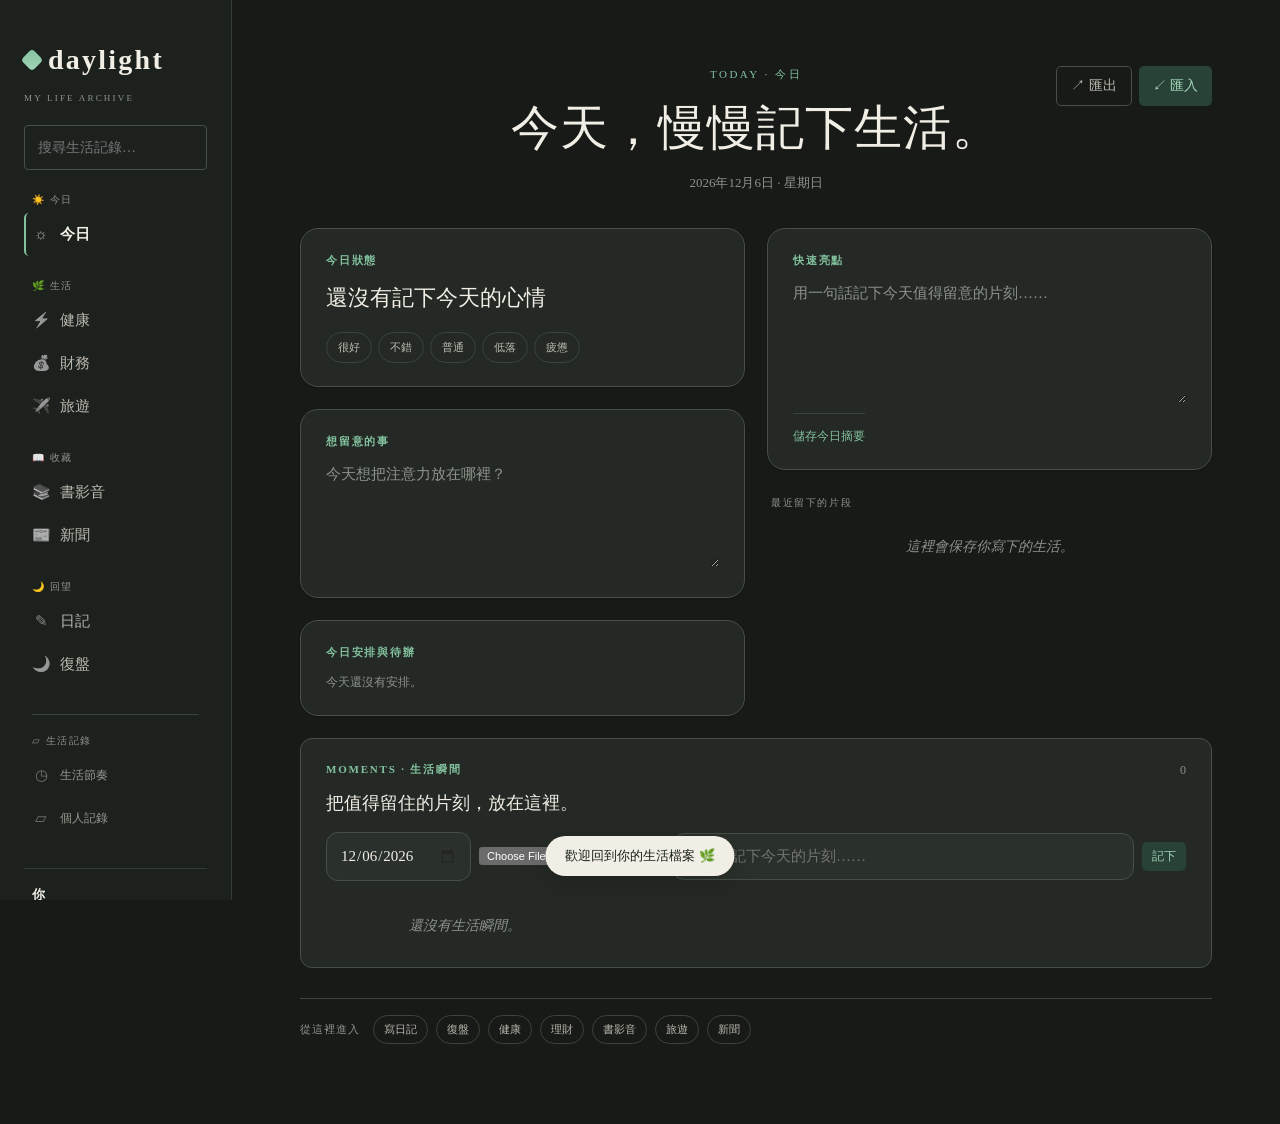
==== commit 0b73f85f: "Add files via upload" ====
--- a/index.html
+++ b/index.html
@@ -1171,6 +1171,26 @@
   body.dark .media-calendar-item.status-abandoned{border-left-color:#e88484;background:#5b3538;color:#ffd0d0}
   body.dark .media-calendar-item.status-want{border-left-color:#f1b55f;background:#5a4528;color:#ffe0a3}
 </style>
+<style>
+  /* Travel archive */
+  .travel-archive-header{display:flex;align-items:flex-end;justify-content:space-between;gap:20px;border-bottom:1px solid var(--line-soft);padding-bottom:22px;margin-bottom:18px}.travel-archive-header h1{margin:7px 0 5px;font-family:"KaiTi","STKaiti","DFKai-SB",serif;font-weight:500;font-size:34px}.travel-archive-header p{margin:0;color:var(--ink-3);font-size:12px;line-height:1.6}
+  .travel-passport-summary{display:grid;grid-template-columns:repeat(4,1fr);border-top:1px solid var(--line-soft);border-bottom:1px solid var(--line-soft);margin-bottom:18px}.travel-passport-summary div{padding:14px 16px;border-right:1px solid var(--line-soft)}.travel-passport-summary div:last-child{border-right:0}.travel-passport-summary span{display:block;color:var(--ink-3);font-size:10px;margin-bottom:6px}.travel-passport-summary strong{display:block;font-size:21px;font-weight:500}.travel-passport-summary small{display:block;margin-top:4px;color:var(--ink-3);font-size:10px}
+  .travel-map-shell{padding:19px;background:var(--surface);border:1px solid var(--line-soft);border-radius:var(--r-lg);box-shadow:var(--shadow-sm)}.travel-map-head{display:flex;justify-content:space-between;align-items:flex-start;gap:16px;margin-bottom:13px}.travel-map-head h2{margin:7px 0 0;font-family:"KaiTi","STKaiti","DFKai-SB",serif;font-weight:500;font-size:25px}.travel-map-mode{display:flex;gap:4px}.travel-map-mode button{border:1px solid var(--line);border-radius:99px;padding:6px 13px;color:var(--ink-2);font-size:11px;background:transparent}.travel-map-mode button.active,.travel-map-mode button:hover{background:var(--accent);border-color:var(--accent);color:#fff}.travel-map-layout{display:grid;grid-template-columns:minmax(0,1.7fr) 260px;gap:17px;align-items:stretch}.travel-map{min-height:270px;overflow:hidden;border:1px solid var(--line-soft);border-radius:12px;background:linear-gradient(145deg,var(--surface-mint),var(--surface-2))}.travel-map svg{display:block;width:100%;height:100%;min-height:270px}.travel-map-land{fill:var(--line);opacity:.48}.travel-map-land.china{fill:var(--accent-2);opacity:.18}.travel-map-pin{cursor:pointer}.travel-map-pin circle{fill:var(--surface);stroke:var(--line);stroke-width:1.5;transition:all .15s}.travel-map-pin text{fill:var(--ink-2);font-size:9px;pointer-events:none}.travel-map-pin:hover circle,.travel-map-pin.selected circle{stroke:var(--accent);stroke-width:3;fill:var(--accent-bg)}.travel-map-pin.has-travelled circle{fill:#a9d4b6;stroke:#5b9b76}.travel-map-pin.has-lived circle{stroke:#387452}.travel-map-pin.has-business circle{stroke:#bc845a}.travel-map-pin.multi circle{fill:linear-gradient(var(--surface),var(--surface))}.travel-map-detail{border-left:1px solid var(--line-soft);padding:10px 0 10px 17px;min-width:0}.travel-detail-empty{display:flex;align-items:center;height:100%;color:var(--ink-3);font-family:"KaiTi","STKaiti","DFKai-SB",serif;font-size:16px;line-height:1.7}.travel-detail-kicker{color:var(--accent);font-size:10px;letter-spacing:1.5px}.travel-detail-title{margin:6px 0 8px;font-family:"KaiTi","STKaiti","DFKai-SB",serif;font-size:23px;font-weight:500}.travel-status-toggles{display:flex;flex-wrap:wrap;gap:5px;margin:10px 0 13px}.travel-status-toggle{border:1px solid var(--line);border-radius:99px;background:transparent;color:var(--ink-2);padding:5px 8px;font-size:10px}.travel-status-toggle.active{border-color:var(--accent);background:var(--accent-bg);color:var(--accent)}.travel-detail-list{margin:0;padding-left:16px;color:var(--ink-2);font-size:11px;line-height:1.8}.travel-detail-list strong{color:var(--ink-1);font-weight:600}.travel-place-add{display:grid;grid-template-columns:1fr auto;gap:6px;margin-top:12px}.travel-place-add input{min-width:0}.travel-map-legend{display:flex;gap:14px;flex-wrap:wrap;margin-top:12px;color:var(--ink-3);font-size:10px}.travel-map-legend span:before{content:'';display:inline-block;width:8px;height:8px;border-radius:50%;margin-right:5px;background:var(--line)}.travel-map-legend .travel-legend-travelled:before{background:#8fbd9d}.travel-map-legend .travel-legend-lived:before{background:#387452}.travel-map-legend .travel-legend-business:before{background:#bc845a}
+  .travel-tabs{display:flex;gap:4px;align-items:center;border-bottom:1px solid var(--line-soft);margin-top:21px}.travel-tabs button{padding:10px 13px;border:0;border-bottom:2px solid transparent;background:transparent;color:var(--ink-3);font-size:11px}.travel-tabs button:hover,.travel-tabs button.active{color:var(--accent);border-bottom-color:var(--accent)}.travel-tab-panel{display:none;padding-top:21px}.travel-tab-panel.active{display:block}.travel-section-heading{display:flex;justify-content:space-between;align-items:flex-end;gap:15px;margin-bottom:12px}.travel-section-heading h2{margin:6px 0 0;font-family:"KaiTi","STKaiti","DFKai-SB",serif;font-size:24px;font-weight:500}.travel-section-heading>span{color:var(--ink-3);font-size:11px}.travel-next-trip{min-height:72px}.travel-next-card{display:flex;align-items:center;justify-content:space-between;gap:18px;padding:20px 22px;background:var(--surface-mint);border-left:3px solid var(--accent);border-radius:12px;cursor:pointer}.travel-next-card h3{margin:0 0 6px;font-family:"KaiTi","STKaiti","DFKai-SB",serif;font-weight:500;font-size:26px}.travel-next-card p{margin:0;color:var(--ink-2);font-size:12px}.travel-next-card .travel-countdown{font-size:13px;color:var(--accent);white-space:nowrap}.travel-trip-grid{display:grid;grid-template-columns:repeat(3,1fr);gap:13px}.travel-trip-card{position:relative;min-height:135px;padding:15px;border:1px solid var(--line-soft);border-radius:11px;background:var(--surface);cursor:pointer;transition:transform .15s,border-color .15s}.travel-trip-card:hover{border-color:var(--accent-2);transform:translateY(-1px)}.travel-trip-card h3{margin:9px 0 6px;font-family:"KaiTi","STKaiti","DFKai-SB",serif;font-size:19px;font-weight:500}.travel-trip-card p{margin:0;color:var(--ink-3);font-size:11px;line-height:1.6}.travel-trip-card .travel-trip-status{position:absolute;right:12px;top:12px;color:var(--accent);font-size:10px}.travel-trip-card .travel-trip-cover{height:48px;margin:-15px -15px 0;border-radius:10px 10px 0 0;background-position:center;background-size:cover;opacity:.72}.travel-recent-heading{margin-top:26px}
+  .travel-map-note{max-width:620px;padding:3px 0 20px}.travel-map-note h2{margin:7px 0;font-family:"KaiTi","STKaiti","DFKai-SB",serif;font-size:26px;font-weight:500}.travel-map-note p{margin:0;color:var(--ink-2);font-size:13px;line-height:1.8}.travel-map-place-list{display:flex;flex-wrap:wrap;gap:7px}.travel-map-place-list button{border:1px solid var(--line-soft);border-radius:99px;background:var(--surface);padding:8px 11px;color:var(--ink-2);font-size:11px}.travel-map-place-list button:hover{border-color:var(--accent);color:var(--accent)}
+  .travel-place-grid,.travel-memory-grid{display:grid;grid-template-columns:repeat(3,1fr);gap:13px}.travel-place-card,.travel-memory-card{padding:15px;border:1px solid var(--line-soft);border-radius:11px;background:var(--surface)}.travel-place-card h3,.travel-memory-card h3{margin:0 0 7px;font-family:"KaiTi","STKaiti","DFKai-SB",serif;font-size:19px;font-weight:500}.travel-place-card p,.travel-memory-card p{margin:0;color:var(--ink-2);font-size:11px;line-height:1.7}.travel-tag-list{display:flex;gap:5px;flex-wrap:wrap;margin:9px 0}.travel-tag-list span{padding:3px 7px;border-radius:99px;background:var(--accent-bg);color:var(--accent);font-size:10px}.travel-memory-card{cursor:pointer}.travel-memory-card .travel-memory-cover{height:110px;margin:-15px -15px 12px;border-radius:10px 10px 0 0;background-size:cover;background-position:center;background-color:var(--surface-mint)}.travel-memory-card .btn{margin-top:11px}
+  .travel-editor{margin-top:22px;padding:21px;background:var(--surface);border:1px solid var(--accent-2);border-radius:var(--r-lg);box-shadow:var(--shadow-md)}.travel-editor-head{display:flex;justify-content:space-between;align-items:flex-start;border-bottom:1px solid var(--line-soft);padding-bottom:15px;margin-bottom:16px}.travel-editor-head h2{margin:6px 0 0;font-family:"KaiTi","STKaiti","DFKai-SB",serif;font-size:25px;font-weight:500}.travel-editor-grid{display:grid;grid-template-columns:repeat(3,1fr);gap:10px}.travel-editor-grid label{display:flex;flex-direction:column;gap:5px;color:var(--ink-3);font-size:10px}.travel-editor-grid .wide{grid-column:1/-1}.travel-editor-grid textarea{resize:vertical}.travel-itinerary-editor,.travel-memory-editor{margin-top:22px;padding-top:17px;border-top:1px solid var(--line-soft)}.travel-subheading{display:flex;gap:10px;align-items:baseline;margin-bottom:10px}.travel-subheading span{color:var(--accent);font-size:10px;letter-spacing:1.3px}.travel-subheading strong{font-family:"KaiTi","STKaiti","DFKai-SB",serif;font-weight:500;font-size:17px}.travel-itinerary-add{display:grid;grid-template-columns:1fr .8fr 1fr 1.3fr .8fr auto;gap:6px}.travel-itinerary-list{display:flex;flex-direction:column;margin-top:10px}.travel-itinerary-row{display:grid;grid-template-columns:78px 54px minmax(0,1fr) auto;gap:8px;align-items:start;padding:9px 0;border-bottom:1px solid var(--line-soft);font-size:11px}.travel-itinerary-row .travel-itinerary-main{min-width:0}.travel-itinerary-row strong{display:block;font-weight:600}.travel-itinerary-row small{display:block;color:var(--ink-3);margin-top:3px;line-height:1.5}.travel-itinerary-row .travel-itinerary-cost{color:var(--accent);white-space:nowrap}.travel-editor-actions{display:grid;grid-template-columns:auto 1fr auto auto;gap:8px;align-items:center;margin-top:23px}.travel-editor-actions .btn:first-child{color:var(--warm)}
+  .travel-detail-trip-list{margin-top:10px;padding-top:10px;border-top:1px solid var(--line-soft)}.travel-detail-trip-list a{display:block;color:var(--accent);font-size:11px;padding:3px 0;cursor:pointer}.travel-detail-trip-list a:hover{text-decoration:underline}
+  body.dark .travel-map-shell,body.dark .travel-trip-card,body.dark .travel-place-card,body.dark .travel-memory-card,body.dark .travel-editor{background:rgba(42,48,43,.72)}.travel-map-pin.has-travelled.has-lived circle{fill:#79a98a}.travel-map-pin.has-travelled.has-business circle{fill:#d4aa83}.travel-map-pin.has-lived.has-business circle{fill:#8c816b}
+  .travel-archive-header p,.travel-map-subtitle,.travel-map-note p{font-size:14px;line-height:1.8}.travel-passport-summary span{font-size:12px}.travel-passport-summary small{font-size:11px}.travel-map-shell{padding:24px}.travel-map-head h2{font-size:29px}.travel-map-subtitle{margin:8px 0 0;color:var(--ink-3)}.travel-map{min-height:350px;box-shadow:inset 0 0 0 1px rgba(255,255,255,.14)}.travel-map svg{min-height:350px}.travel-map-pin circle{r:7;stroke-width:2}.travel-map-pin text{font-size:12px;font-weight:600;paint-order:stroke;stroke:var(--surface-mint);stroke-width:4px;stroke-linejoin:round}.travel-map-pin:hover text,.travel-map-pin.selected text{fill:var(--accent);font-size:13px}.travel-map-detail{padding-left:22px}.travel-detail-empty{font-size:19px}.travel-detail-kicker{font-size:11px}.travel-detail-title{font-size:28px}.travel-status-toggle{font-size:12px;padding:7px 10px}.travel-detail-list{font-size:13px;line-height:2.05}.travel-map-legend{font-size:12px}.travel-tabs button{font-size:13px;padding:12px 15px}.travel-section-heading h2{font-size:28px}.travel-section-heading>span{font-size:12px}.travel-next-card p,.travel-trip-card p,.travel-place-card p,.travel-memory-card p{font-size:13px}.travel-next-card h3{font-size:30px}.travel-trip-card h3,.travel-place-card h3,.travel-memory-card h3{font-size:22px}.travel-trip-card .travel-trip-status{font-size:12px}.travel-editor-grid label{font-size:12px}.travel-subheading strong{font-size:19px}.travel-itinerary-row{font-size:13px}.travel-detail-trip-list a{font-size:13px}
+  .travel-map-grid line{stroke:var(--line-soft);stroke-width:1;stroke-dasharray:2 7;opacity:.7}.travel-map-route{fill:none;stroke:var(--accent-2);stroke-width:2;stroke-dasharray:5 7;opacity:.65}.travel-map-land.china{fill:var(--accent-2);opacity:.25}.travel-map-land.china-island{fill:var(--accent-2);opacity:.16}.travel-map-pin.has-travelled circle{fill:#a9d4b6;stroke:#5b9b76}.travel-map-pin.has-lived circle{fill:var(--surface);stroke:#387452}.travel-map-pin.has-business circle{fill:#e2bd99;stroke:#bc845a}.travel-map-pin.multi circle{stroke-width:3}.travel-map-pin.has-travelled.has-lived circle{fill:#79a98a}.travel-map-pin.has-travelled.has-business circle{fill:#d4aa83}.travel-map-pin.has-lived.has-business circle{fill:#8c816b}.travel-map-pin.has-travelled.has-lived.has-business circle{fill:#a38d72}.travel-map-pin text{letter-spacing:.2px}
+  .travel-budget-editor{margin-top:22px;padding-top:17px;border-top:1px solid var(--line-soft)}.travel-budget-summary{display:grid;grid-template-columns:repeat(4,1fr);gap:8px;margin:11px 0 13px}.travel-budget-summary div{padding:11px 12px;border:1px solid var(--line-soft);border-radius:10px;background:var(--surface-2)}.travel-budget-summary span{display:block;color:var(--ink-3);font-size:11px}.travel-budget-summary strong{display:block;margin-top:4px;font-size:16px;font-weight:600}.travel-budget-progress{height:6px;margin-top:8px;overflow:hidden;border-radius:99px;background:var(--line)}.travel-budget-progress i{display:block;height:100%;border-radius:inherit;background:var(--accent)}.travel-budget-progress i.over{background:var(--warm)}.travel-budget-add,.travel-expense-add{display:grid;grid-template-columns:1fr 1fr auto;gap:7px;margin-top:9px}.travel-expense-add{grid-template-columns:1fr 1fr 1fr 1.5fr auto;margin-top:14px;padding-top:14px;border-top:1px dashed var(--line-soft)}.travel-budget-categories,.travel-trip-expenses{margin-top:10px}.travel-budget-category-row{display:grid;grid-template-columns:1.1fr .8fr .8fr 1.5fr auto;gap:8px;align-items:center;padding:9px 0;border-bottom:1px solid var(--line-soft);font-size:12px}.travel-budget-category-row strong{font-weight:600}.travel-budget-category-row span{color:var(--ink-3)}.travel-budget-category-row .over{color:var(--warm)}.travel-budget-category-row .travel-budget-progress{margin:0}.travel-expense-row{display:grid;grid-template-columns:90px 1fr auto auto;gap:9px;align-items:center;padding:8px 0;border-bottom:1px solid var(--line-soft);font-size:12px}.travel-expense-row small{color:var(--ink-3)}.travel-expense-row strong{color:var(--accent);font-weight:600}.travel-budget-empty{padding:12px 0;color:var(--ink-3);font-size:12px}.travel-budget-editor input,.travel-budget-editor select{min-width:0}
+  .travel-trip-spending{color:var(--accent)!important;font-size:12px!important;margin-top:7px!important}
+  @media(max-width:900px){.travel-budget-summary{grid-template-columns:repeat(2,1fr)}.travel-expense-add{grid-template-columns:1fr 1fr 1fr}.travel-expense-add input:nth-child(4),.travel-expense-add button{grid-column:1/-1;justify-self:start}.travel-budget-category-row{grid-template-columns:1fr 1fr 1fr}.travel-budget-category-row .travel-budget-progress{grid-column:1/-1}.travel-budget-category-row .row-delete{grid-column:3;grid-row:1;justify-self:end}}
+  @media(max-width:620px){.travel-budget-summary{grid-template-columns:1fr 1fr}.travel-budget-add,.travel-expense-add{grid-template-columns:1fr 1fr}.travel-budget-add button,.travel-expense-add input:nth-child(4),.travel-expense-add button{grid-column:1/-1}.travel-budget-category-row{grid-template-columns:1fr 1fr}.travel-budget-category-row .row-delete{grid-column:2}.travel-expense-row{grid-template-columns:75px 1fr auto}.travel-expense-row strong{grid-column:2}.travel-expense-row .row-delete{grid-column:3;grid-row:1 / span 2}}
+  @media(max-width:900px){.travel-map-layout{grid-template-columns:1fr}.travel-map-detail{border-left:0;border-top:1px solid var(--line-soft);padding:15px 0 0}.travel-trip-grid,.travel-place-grid,.travel-memory-grid{grid-template-columns:repeat(2,1fr)}.travel-editor-grid{grid-template-columns:repeat(2,1fr)}.travel-itinerary-add{grid-template-columns:1fr 1fr 1fr}.travel-itinerary-add button{grid-column:1/-1;justify-self:start}}
+  @media(max-width:620px){.travel-archive-header{align-items:flex-start;flex-direction:column}.travel-archive-header h1{font-size:29px}.travel-passport-summary{grid-template-columns:1fr 1fr}.travel-passport-summary div:nth-child(2){border-right:0}.travel-map-head{flex-direction:column}.travel-map-mode{align-self:flex-start}.travel-tabs{overflow-x:auto;white-space:nowrap}.travel-trip-grid,.travel-place-grid,.travel-memory-grid,.travel-editor-grid{grid-template-columns:1fr}.travel-editor-grid .wide{grid-column:auto}.travel-itinerary-add{grid-template-columns:1fr 1fr}.travel-itinerary-add input:nth-child(3),.travel-itinerary-add input:nth-child(4),.travel-itinerary-add input:nth-child(5),.travel-itinerary-add button{grid-column:1/-1}.travel-itinerary-row{grid-template-columns:65px 1fr auto}.travel-itinerary-row .travel-itinerary-cost{grid-column:2}.travel-editor-actions{grid-template-columns:1fr 1fr}.travel-editor-actions span{display:none}.travel-editor-actions .btn:first-child{grid-column:1/-1;justify-self:start}}
+</style>
 </head>
 <body>
 <div class="app">
@@ -1375,7 +1395,7 @@
               <p>留意錢去了哪裡，也留意這些支出如何支持我的生活。</p>
             </div>
             <div class="weekly-budget-controls">
-              <label>本週 <input id="shoppingWeek" type="week" aria-label="預算周" /></label>
+              <label>本週開始日（星期日） <input id="shoppingWeek" type="date" aria-label="本週開始日（星期日）" /></label>
               <label>幣種 <select id="shoppingCurrency"><option value="HKD">港幣 HKD</option><option value="CNY">人民幣 CNY</option><option value="USD">美元 USD</option><option value="EUR">歐元 EUR</option><option value="OTHER">其他</option></select></label>
             </div>
           </div>
@@ -1561,20 +1581,58 @@
 
     <!-- ===== 8. 旅遊 ===== -->
     <section class="section" id="sec-travel">
-      <div class="page-header"><div><h1>旅遊</h1></div></div>
-      <div class="card">
-        <div class="card-title"><span><span class="badge">NEW TRIP</span> 新增旅遊記錄</span></div>
-        <div class="travel-form">
-          <input id="travelLocation" placeholder="地點" />
-          <input id="travelDate" type="date" />
-          <textarea class="wide" id="travelItinerary" placeholder="行程安排"></textarea>
-          <input id="travelBudget" type="number" min="0" step="0.01" placeholder="預算" />
-          <input id="travelSpent" type="number" min="0" step="0.01" placeholder="花費" />
-          <textarea class="wide" id="travelNote" placeholder="旅遊記錄、感受、備忘"></textarea>
-          <button class="btn" id="travelAddBtn">＋ 新增旅遊</button>
+      <div class="travel-archive-header">
+        <div><span class="badge">PERSONAL TRAVEL ARCHIVE</span><h1>我的旅行足跡</h1><p>我去過哪裡、正在去哪裡，以及那些地方留下的回憶。</p></div>
+        <button class="btn" id="travelAddBtn">＋ 新增旅程</button>
+      </div>
+      <div class="travel-passport-summary" id="travelPassportSummary"></div>
+      <div class="travel-map-shell">
+        <div class="travel-map-head"><div><span class="badge">MY WORLD</span><h2>我的世界足跡</h2><p class="travel-map-subtitle">把去過、住過、工作過的地方，慢慢留在這張地圖上。</p></div><div class="travel-map-mode"><button class="active" data-travel-map-mode="world">World</button><button data-travel-map-mode="china">China</button></div></div>
+        <div class="travel-map-layout"><div class="travel-map" id="travelMap"></div><aside class="travel-map-detail" id="travelMapDetail"><div class="travel-detail-empty">點擊地圖上的地方，留下它在你人生中的身份。</div></aside></div>
+        <div class="travel-map-legend"><span class="travel-legend-travelled">旅遊過</span><span class="travel-legend-lived">生活過</span><span class="travel-legend-business">出差過</span></div>
+      </div>
+      <div class="travel-tabs" role="tablist"><button class="active" data-travel-tab="trips">Trips · 旅程</button><button data-travel-tab="map">Map · 地圖</button><button data-travel-tab="places">Places · 足跡</button><button data-travel-tab="memories">Memories · 回憶</button></div>
+      <div class="travel-tab-panel active" id="travelPanelTrips">
+        <div class="travel-section-heading"><div><span class="badge">NEXT JOURNEY</span><h2>下一趟旅程</h2></div><span id="travelTripCount"></span></div>
+        <div id="travelNextTrip" class="travel-next-trip"></div>
+        <div class="travel-section-heading travel-recent-heading"><div><span class="badge">RECENT JOURNEYS</span><h2>最近旅程</h2></div></div>
+        <div class="travel-trip-grid" id="travelTripList"></div>
+      </div>
+      <div class="travel-tab-panel" id="travelPanelMap"><div class="travel-map-note"><span class="badge">OFFLINE MAP</span><h2>慢慢填滿的世界</h2><p>地圖使用本地資料，不需要網絡。點擊一個地區，再為它選擇「旅遊過、生活過、出差過」；同一個地方可以同時擁有多個身份。</p></div><div class="travel-map-place-list" id="travelMapPlaceList"></div></div>
+      <div class="travel-tab-panel" id="travelPanelPlaces"><div class="travel-section-heading"><div><span class="badge">PLACES ARCHIVE</span><h2>我的足跡</h2></div><span>Country / Region → City</span></div><div class="travel-place-grid" id="travelPlaceList"></div></div>
+      <div class="travel-tab-panel" id="travelPanelMemories"><div class="travel-section-heading"><div><span class="badge">MEMORIES</span><h2>旅行回憶</h2></div><span>完成一趟旅程，也留下它。</span></div><div class="travel-memory-grid" id="travelMemoryList"></div></div>
+
+      <div class="travel-editor" id="travelEditor" hidden>
+        <div class="travel-editor-head"><div><span class="badge">TRIP PAGE</span><h2 id="travelEditorTitle">新增旅程</h2></div><button class="row-delete" id="travelEditorClose" title="關閉">✕</button></div>
+        <div class="travel-editor-grid">
+          <label>旅行名稱<input id="travelTripName" placeholder="例如 Tokyo · Autumn 2026" /></label>
+          <label>國家／地區<input id="travelTripCountry" placeholder="Japan" /></label>
+          <label>城市<input id="travelTripCity" placeholder="Tokyo" /></label>
+          <label>區域／省份<input id="travelTripRegion" placeholder="Kanto" /></label>
+          <label>開始日期<input id="travelTripStart" type="date" /></label>
+          <label>結束日期<input id="travelTripEnd" type="date" /></label>
+          <label>同行人<input id="travelTripCompanions" placeholder="自己、朋友、家人…" /></label>
+          <label>旅行類型<input id="travelTripType" placeholder="城市旅行／探親／出差" /></label>
+          <label>狀態<select id="travelTripStatus"><option>想去</option><option>規劃中</option><option>即將出發</option><option>旅行中</option><option>已完成</option></select></label>
+          <label>整趟預算<input id="travelTripBudget" type="number" min="0" step="0.01" placeholder="總額（可選）" /></label>
+          <label>預算幣種<select id="travelTripCurrency"><option>HKD</option><option>CNY</option><option>JPY</option><option>USD</option><option>EUR</option><option>其他</option></select></label>
+          <label>住宿<input id="travelTripAccommodation" placeholder="住宿名稱或地址" /></label>
+          <label>交通<input id="travelTripTransport" placeholder="航班／高鐵／交通備註" /></label>
+          <label class="wide">備註<textarea id="travelTripNote" rows="2" placeholder="這趟旅程想記住的事…"></textarea></label>
+          <label class="wide">封面照片<input id="travelTripCover" type="file" accept="image/*" /></label>
         </div>
+        <div class="travel-budget-editor">
+          <div class="travel-subheading"><span>TRAVEL BUDGET</span><strong>旅程預算與實際花費</strong></div>
+          <div id="travelBudgetSummary" class="travel-budget-summary"></div>
+          <div class="travel-budget-add"><select id="travelBudgetCategory" aria-label="預算分類"></select><input id="travelBudgetAmount" type="number" min="0" step="0.01" placeholder="分類預算" /><button class="btn btn-mini" id="travelBudgetAdd">＋ 加入分類</button></div>
+          <div id="travelBudgetCategories" class="travel-budget-categories"></div>
+          <div class="travel-expense-add"><input id="travelExpenseDate" type="date" aria-label="支出日期" /><select id="travelExpenseCategory" aria-label="支出分類"></select><input id="travelExpenseAmount" type="number" min="0" step="0.01" placeholder="實際花費" /><input id="travelExpenseNote" placeholder="花費備註（可選）" /><button class="btn btn-mini" id="travelExpenseAdd">＋ 記一筆花費</button></div>
+          <div id="travelTripExpenses" class="travel-trip-expenses"></div>
+        </div>
+        <div class="travel-itinerary-editor"><div class="travel-subheading"><span>DAILY ITINERARY</span><strong>每日行程</strong></div><div class="travel-itinerary-add"><input id="travelItineraryDay" type="date" aria-label="行程日期" /><input id="travelItineraryTime" type="time" aria-label="行程時間" /><input id="travelItineraryLocation" placeholder="地點" /><input id="travelItineraryTitle" placeholder="項目名稱" /><input id="travelItineraryCost" placeholder="預計費用" /><button class="btn btn-mini" id="travelItineraryAdd">＋ 加入</button></div><div id="travelItineraryList"></div></div>
+        <div class="travel-memory-editor"><div class="travel-subheading"><span>AFTER THE JOURNEY</span><strong>旅行後記</strong></div><div class="travel-editor-grid"><label>喜歡的瞬間<textarea id="travelFavoriteMoments" rows="2"></textarea></label><label>旅行日記<textarea id="travelDiary" rows="2"></textarea></label><label>最喜歡的餐廳<textarea id="travelFavoriteRestaurant" rows="2"></textarea></label><label>最喜歡的地方<textarea id="travelFavoritePlace" rows="2"></textarea></label><label>想再去的地方<textarea id="travelRevisit" rows="2"></textarea></label><label>一句話總結<textarea id="travelOneLine" rows="2"></textarea></label></div></div>
+        <div class="travel-editor-actions"><button class="btn btn-ghost" id="travelDeleteTrip">刪除這趟旅程</button><span></span><button class="btn btn-ghost" id="travelEditorCancel">取消</button><button class="btn" id="travelSaveTrip">保存旅程</button></div>
       </div>
-      <div class="travel-list" id="travelList"></div>
     </section>
 
     <!-- ===== 健康 ===== -->
@@ -1818,7 +1876,7 @@
   newsItems: [],
   journal: [],
   personal: {
-    travel: { entries: [] },
+    travel: { entries: [], trips: [], places: [], map: { world: {}, china: {} } },
     shopping: [],
     other: ''
   },
@@ -1866,18 +1924,52 @@
   }
 });
 
+function travelTripFromLegacy(x){
+  const name=String(x?.location||'').trim()||'未命名旅程';
+  return normalizeTravelTrip({
+    id:x?.id||uid(), legacyId:x?.id||'', name, country:'', region:'', city:name,
+    startDate:x?.date||'', endDate:x?.date||'', companions:'', type:'',
+    status:x?.date && new Date(x.date+'T23:59:59')<new Date() ? '已完成' : '想去',
+    budget:x?.budget||'', accommodation:'', transport:'', note:x?.note||'',
+    itinerary:x?.itinerary ? [{id:uid(),day:x.date||'',time:'',location:name,title:x.itinerary,type:'其他',note:'',cost:'',mapLink:'',booking:''}] : [],
+    cover:'', album:[], favoriteMoments:'', diary:'', favoriteRestaurant:'', favoritePlace:'', revisit:'', oneLine:'',
+    reflection:{favoriteDay:'',surprise:'',worthIt:'',favoritePlace:'',nextTime:'',willReturn:'',oneLine:''}
+  });
+}
+function normalizeTravelTrip(x){
+  return Object.assign({
+    id:uid(),legacyId:'',name:'未命名旅程',country:'',region:'',city:'',startDate:'',endDate:'',companions:'',type:'',status:'想去',budget:'',budgetCurrency:'HKD',budgetCategories:[],expenses:[],accommodation:'',transport:'',note:'',
+    itinerary:[],cover:'',album:[],favoriteMoments:'',diary:'',favoriteRestaurant:'',favoritePlace:'',revisit:'',oneLine:'',
+    reflection:{favoriteDay:'',surprise:'',worthIt:'',favoritePlace:'',nextTime:'',willReturn:'',oneLine:''}
+  },x,{itinerary:Array.isArray(x?.itinerary)?x.itinerary.map(i=>Object.assign({id:uid(),day:'',time:'',location:'',title:'',type:'其他',note:'',cost:'',mapLink:'',booking:''},i)):[],album:Array.isArray(x?.album)?x.album:[],budgetCategories:Array.isArray(x?.budgetCategories)?x.budgetCategories.map(c=>typeof c==='string'?{id:uid(),category:c,budget:'0'}:Object.assign({id:uid(),category:'其他',budget:'0'},c)):[],expenses:Array.isArray(x?.expenses)?x.expenses.map(e=>Object.assign({id:uid(),date:'',category:'其他',amount:'0',currency:x?.budgetCurrency||'HKD',note:''},e)):[],reflection:Object.assign({favoriteDay:'',surprise:'',worthIt:'',favoritePlace:'',nextTime:'',willReturn:'',oneLine:''},x?.reflection||{})});
+}
+function normalizeTravelPlace(x){
+  return Object.assign({id:uid(),mapMode:'world',regionId:'',country:'',region:'',city:'',states:{travelled:false,lived:false,business:false},firstVisit:'',lastVisit:'',relatedTrips:[],photos:[],impression:'',revisit:false},x,{states:Object.assign({travelled:false,lived:false,business:false},x?.states||{}),relatedTrips:Array.isArray(x?.relatedTrips)?x.relatedTrips:[],photos:Array.isArray(x?.photos)?x.photos:[]});
+}
+
 let state;
 function loadState(){
   try{
     const s = localStorage.getItem(KEY);
     if(s){
       const loaded = JSON.parse(s), next = Object.assign(defaultState(), loaded);
-      if(!next.personal || typeof next.personal !== 'object') next.personal={travel:{entries:[]},shopping:[],other:''};
+      if(!next.personal || typeof next.personal !== 'object') next.personal={travel:{entries:[],trips:[],places:[],map:{world:{},china:{}}},shopping:[],other:''};
       const oldTravel = loaded.personal && loaded.personal.travel;
-      if(!next.personal.travel || !Array.isArray(next.personal.travel.entries)){
-        next.personal.travel = {entries:[]};
+      if(!next.personal.travel || typeof next.personal.travel !== 'object'){
+        next.personal.travel = {entries:[],trips:[],places:[],map:{world:{},china:{}}};
+      }
+      if(!Array.isArray(next.personal.travel.entries)){
+        next.personal.travel.entries = [];
         if(oldTravel && (oldTravel.plans || oldTravel.itinerary || oldTravel.budget)) next.personal.travel.entries.push({id:uid(),location:oldTravel.plans||'',date:'',itinerary:oldTravel.itinerary||'',budget:oldTravel.budget||'',spent:'',note:''});
       }
+      if(!Array.isArray(next.personal.travel.trips)) next.personal.travel.trips=[];
+      if(!next.personal.travel.trips.length && next.personal.travel.entries.length) next.personal.travel.trips=next.personal.travel.entries.map(travelTripFromLegacy);
+      next.personal.travel.trips=next.personal.travel.trips.map(normalizeTravelTrip);
+      if(!Array.isArray(next.personal.travel.places)) next.personal.travel.places=[];
+      next.personal.travel.places=next.personal.travel.places.map(normalizeTravelPlace);
+      if(!next.personal.travel.map || typeof next.personal.travel.map!=='object') next.personal.travel.map={world:{},china:{}};
+      if(!next.personal.travel.map.world || typeof next.personal.travel.map.world!=='object') next.personal.travel.map.world={};
+      if(!next.personal.travel.map.china || typeof next.personal.travel.map.china!=='object') next.personal.travel.map.china={};
       if(!next.personal.shopping || !Array.isArray(next.personal.shopping)) next.personal.shopping=[];
       next.personal.shopping = next.personal.shopping.map(x => typeof x==='string' ? {id:uid(),category:'其他',item:x,price:'',date:'',note:''} : Object.assign({id:uid(),category:'其他',item:'',price:'',date:'',note:''},x));
       if(!Array.isArray(next.newsSources)) next.newsSources=[];
@@ -1950,19 +2042,31 @@
 const fmtDate = d => `${d.getFullYear()}-${pad(d.getMonth()+1)}-${pad(d.getDate())}`;
 const today = () => fmtDate(new Date());
 const monthKey = d => `${d.getFullYear()}-${pad(d.getMonth()+1)}`;
+const weekStartSunday = value => {
+  let d;
+  if(value instanceof Date) d = new Date(value);
+  else if(/^\d{4}-W\d{2}$/.test(String(value||''))){
+    const match=String(value).match(/^(\d{4})-W(\d{2})$/), year=Number(match[1]), week=Number(match[2]);
+    const jan4=new Date(year,0,4), monday=new Date(jan4);
+    monday.setDate(jan4.getDate()-((jan4.getDay()+6)%7)+(week-1)*7);
+    d=new Date(monday); d.setDate(monday.getDate()-1);
+  }else d = new Date(`${String(value||today()).slice(0,10)}T00:00:00`);
+  d.setHours(0,0,0,0);
+  d.setDate(d.getDate()-d.getDay());
+  return d;
+};
+const sundayDate = value => fmtDate(weekStartSunday(value));
 const wkKey = d => {
-  const y = d.getFullYear();
-  const start = new Date(y,0,1);
-  const diff = (d - start)/86400000;
-  const w = Math.ceil((diff + start.getDay()+1)/7);
+  const start = weekStartSunday(d), y = start.getFullYear();
+  const firstSunday = weekStartSunday(new Date(y,0,1));
+  const w = Math.floor((start-firstSunday)/86400000/7)+1;
   return `${y}-W${pad(w)}`;
 };
 const weekDates = () => {
-  const d = new Date(); const day = (d.getDay()+6)%7;
-  const mon = new Date(d); mon.setDate(d.getDate()-day);
-  return Array.from({length:7}, (_,i)=>{ const x=new Date(mon); x.setDate(mon.getDate()+i); return x; });
+  const sunday = weekStartSunday(new Date());
+  return Array.from({length:7}, (_,i)=>{ const x=new Date(sunday); x.setDate(sunday.getDate()+i); return x; });
 };
-const wdShort = ['一','二','三','四','五','六','日'];
+const wdShort = ['日','一','二','三','四','五','六'];
 const moodLabels = {great:'很好',good:'不錯',ok:'普通',meh:'低落',bad:'疲憊'};
 const moodScores = {great:5,good:4,ok:3,meh:2,bad:1};
 
@@ -2329,11 +2433,11 @@
 
 function renderTimeCalendar(){
   const grid=$('#archiveCalGrid'), month=$('#archiveCalMonth'); if(!grid||!month)return;
-  const y=calRef.getFullYear(),m=calRef.getMonth(),first=new Date(y,m,1),start=(first.getDay()+6)%7,days=new Date(y,m+1,0).getDate();
+  const y=calRef.getFullYear(),m=calRef.getMonth(),first=new Date(y,m,1),start=first.getDay(),days=new Date(y,m+1,0).getDate();
   month.textContent=`${y}年 ${m+1}月`;
   const cells=[]; for(let i=0;i<start;i++){const d=new Date(y,m,i-start+1);cells.push({date:fmtDate(d),num:d.getDate(),dim:true});} for(let i=1;i<=days;i++)cells.push({date:fmtDate(new Date(y,m,i)),num:i,dim:false});
   while(cells.length<42){const d=new Date(y,m+1,cells.length-start-days+1);cells.push({date:fmtDate(d),num:d.getDate(),dim:true});}
-  const wd=['一','二','三','四','五','六','日'];
+  const wd=['日','一','二','三','四','五','六'];
   grid.innerHTML=wd.map(x=>`<div class="rhythm-calendar-weekday">${x}</div>`).join('')+cells.map(c=>{const ev=state.time.events[c.date]||[],todos=collectTodoItems().filter(x=>x.date===c.date),habit=state.review.entries?.[c.date]?.habits||{};return `<div class="rhythm-calendar-day ${c.dim?'dim':''} ${c.date===today()?'today':''} ${c.date===selectedDate?'selected':''}" data-rhythm-date="${c.date}"><div class="rhythm-day-number">${c.num}</div><div class="rhythm-day-dots">${ev.slice(0,3).map(()=>'<i class="rhythm-day-dot"></i>').join('')}${todos.slice(0,3).map(()=>'<i class="rhythm-day-dot todo"></i>').join('')}${Object.values(habit).some(Boolean)?'<i class="rhythm-day-dot habit"></i>':''}</div></div>`;}).join('');
   $('#archiveCalPrev').onclick=()=>{calRef.setMonth(calRef.getMonth()-1);renderTimeCalendar();};
   $('#archiveCalNext').onclick=()=>{calRef.setMonth(calRef.getMonth()+1);renderTimeCalendar();};
@@ -2343,8 +2447,7 @@
 
 function timelineWeekDates(){
   const d=new Date(timelineRef.getFullYear(),timelineRef.getMonth(),timelineRef.getDate());
-  const day=(d.getDay()+6)%7;
-  d.setDate(d.getDate()-day);
+  d.setDate(d.getDate()-d.getDay());
   return Array.from({length:7},(_,i)=>new Date(d.getFullYear(),d.getMonth(),d.getDate()+i));
 }
 function timelineItemsFor(date){
@@ -2366,7 +2469,7 @@
   const dates=timelineWeekDates();
   const start=fmtDate(dates[0]), end=fmtDate(dates[6]);
   const hours=Array.from({length:18},(_,i)=>i+6);
-  let html=`<div class="timeline-head"><h3>週時間軸</h3><div class="timeline-nav"><button id="timelinePrev">‹</button><div class="timeline-week">${esc(start)} — ${esc(end)}</div><button id="timelineNext">›</button></div></div><div class="timeline-scroll"><div class="timeline-grid"><div class="timeline-corner"></div>${dates.map(d=>`<div class="timeline-day-head ${fmtDate(d)===today()?'today':''}">${['一','二','三','四','五','六','日'][(d.getDay()+6)%7]}<span>${d.getMonth()+1}/${d.getDate()}</span></div>`).join('')}`;
+  let html=`<div class="timeline-head"><h3>週時間軸</h3><div class="timeline-nav"><button id="timelinePrev">‹</button><div class="timeline-week">${esc(start)} — ${esc(end)}</div><button id="timelineNext">›</button></div></div><div class="timeline-scroll"><div class="timeline-grid"><div class="timeline-corner"></div>${dates.map(d=>`<div class="timeline-day-head ${fmtDate(d)===today()?'today':''}">${['日','一','二','三','四','五','六'][d.getDay()]}<span>${d.getMonth()+1}/${d.getDate()}</span></div>`).join('')}`;
   html+=`<div class="timeline-all-day"><div class="timeline-all-label">全天</div>${dates.map(d=>`<div class="timeline-all-cell">${timelineItemsFor(d).filter(x=>!x.time).map(x=>`<div class="timeline-item ${x.done?'done':''}" style="--category-color:${timelineColor(x.category)}" title="${esc(x.title)}"><b>${esc(x.title)}</b></div>`).join('')}</div>`).join('')}</div>`;
   hours.forEach(hour=>{
     html+=`<div class="timeline-time">${String(hour).padStart(2,'0')}:00</div>`;
@@ -2387,7 +2490,7 @@
   const habits=Array.isArray(state.review.habits)?state.review.habits:[];
   const week=weekDates();
   const el=$('#timeHabitList');
-  el.innerHTML=habits.length ? habits.map((name,hi)=>`<div class="time-habit-row"><span class="habit-name">${esc(name)}</span><div class="habit-days">${week.map(d=>{const key=fmtDate(d), checked=!!state.review.entries?.[key]?.habits?.[hi];return `<button class="time-habit-day ${checked?'checked':''}" data-hi="${hi}" data-date="${key}" title="${key}">${['一','二','三','四','五','六','日'][d.getDay()===0?6:d.getDay()-1]}</button>`;}).join('')}</div><button class="time-habit-delete" data-hi="${hi}" title="刪除習慣">✕</button></div>`).join('') : '<div class="empty">還沒有習慣，從下方新增</div>';
+  el.innerHTML=habits.length ? habits.map((name,hi)=>`<div class="time-habit-row"><span class="habit-name">${esc(name)}</span><div class="habit-days">${week.map(d=>{const key=fmtDate(d), checked=!!state.review.entries?.[key]?.habits?.[hi];return `<button class="time-habit-day ${checked?'checked':''}" data-hi="${hi}" data-date="${key}" title="${key}">${['日','一','二','三','四','五','六'][d.getDay()]}</button>`;}).join('')}</div><button class="time-habit-delete" data-hi="${hi}" title="刪除習慣">✕</button></div>`).join('') : '<div class="empty">還沒有習慣，從下方新增</div>';
   $$('.time-habit-day',el).forEach(btn=>btn.onclick=()=>{const hi=+btn.dataset.hi,d=btn.dataset.date;if(!state.review.entries[d])state.review.entries[d]={};if(!state.review.entries[d].habits)state.review.entries[d].habits={};state.review.entries[d].habits[hi]=!state.review.entries[d].habits[hi];saveDailySnapshot();saveState();renderTimeHabits();});
   $$('.time-habit-delete',el).forEach(btn=>btn.onclick=()=>{const hi=+btn.dataset.hi;state.review.habits.splice(hi,1);Object.values(state.review.entries||{}).forEach(e=>{if(e.habits){const next={};Object.entries(e.habits).forEach(([i,v])=>{if(+i<hi)next[i]=v;else if(+i>hi)next[+i-1]=v;});e.habits=next;}});saveState();renderTimeHabits();showToast('習慣已刪除');});
 }
@@ -2439,7 +2542,7 @@
   const y = calRef.getFullYear(), m = calRef.getMonth();
   $('#calMonth').textContent = `${y}年${m+1}月`;
   const first = new Date(y, m, 1);
-  const startDay = (first.getDay() + 6) % 7;
+  const startDay = first.getDay();
   const days = new Date(y, m+1, 0).getDate();
   const prevDays = new Date(y, m, 0).getDate();
 
@@ -2647,7 +2750,7 @@
 function financeDateMatch(date, period, anchor){
   if(!date) return false;
   if(period==='day') return date===anchor;
-  const d=new Date(anchor+'T00:00:00'), start=new Date(d); start.setDate(d.getDate()-((d.getDay()+6)%7));
+  const d=new Date(anchor+'T00:00:00'), start=weekStartSunday(d);
   const end=new Date(start); end.setDate(start.getDate()+6);
   const x=new Date(date+'T00:00:00'); return x>=start && x<=end;
 }
@@ -2676,7 +2779,7 @@
   if(!$('#finExpenseDate').value) $('#finExpenseDate').value=today();
   if(!$('#finIncomeDate').value) $('#finIncomeDate').value=today();
   if(!$('#finChartDate').value) $('#finChartDate').value=today();
-  if(!$('#shoppingWeek').value){const d=new Date();const day=d.getDay()||7;d.setDate(d.getDate()-day+1);const first=new Date(d.getFullYear(),0,1);const week=Math.ceil((((d-first)/86400000)+first.getDay()+1)/7);$('#shoppingWeek').value=`${d.getFullYear()}-W${String(week).padStart(2,'0')}`;}
+  if(!$('#shoppingWeek').value) $('#shoppingWeek').value=sundayDate(new Date());
   const accountOptions = '<option value="">未指定帳戶（只記現金流）</option>' + f.assets.map(x=>`<option value="${esc(x.id)}">${esc(x.name)} · ${esc(x.group||'其他')} · ${esc(x.currency||'HKD')}</option>`).join('') + '<option value="__new__">＋ 新增帳戶…</option>';
   const previousExpenseAsset=$('#finExpenseAsset').value, previousIncomeAsset=$('#finIncomeAsset').value;
   $('#finExpenseAsset').innerHTML=accountOptions;
@@ -2695,7 +2798,7 @@
   $('#finChartPeriod').onchange = () => renderFinanceChart(f);
   $('#finChartDate').onchange = () => renderFinanceChart(f);
   $('#finChartCurrency').onchange = () => renderFinanceChart(f);
-  $('#shoppingWeek').onchange = () => renderShopping();
+  $('#shoppingWeek').onchange = () => { $('#shoppingWeek').value=sundayDate($('#shoppingWeek').value); renderShopping(); };
   $('#shoppingCurrency').onchange = () => renderShopping();
 
   const renderRows = (el, arr, kind) => {
@@ -3053,11 +3156,11 @@
     if(activeView==='calendar'){
       const cursor = window.mediaCalendarCursor ? new Date(window.mediaCalendarCursor) : new Date();
       const year=cursor.getFullYear(), month=cursor.getMonth(), monthName=`${year} 年 ${month+1} 月`;
-      const first=new Date(year,month,1), days=new Date(year,month+1,0).getDate(), start=(first.getDay()+6)%7;
+      const first=new Date(year,month,1), days=new Date(year,month+1,0).getDate(), start=first.getDay();
       const dayMap={}; items.forEach(x=>{const d=mediaRecordDate(x);if(!d)return;if(!dayMap[d])dayMap[d]=[];dayMap[d].push(x);});
       const cells=[]; for(let i=0;i<start;i++) cells.push('<div class="media-calendar-day is-empty"></div>');
       for(let day=1;day<=days;day++){const key=`${year}-${String(month+1).padStart(2,'0')}-${String(day).padStart(2,'0')}`, list=dayMap[key]||[], todayClass=key===today()?' is-today':'';cells.push(`<div class="media-calendar-day${todayClass}"><strong>${day}</strong><div class="media-calendar-items">${list.map(x=>{const statusClass=x.status==='已完成'?'status-done':x.status==='進行中'?'status-progress':x.status==='已棄置'?'status-abandoned':'status-want';return `<div class="media-calendar-item ${statusClass}" title="${esc(x.title||'未命名')}">${esc(x.title||'未命名')}</div>`}).join('')}</div></div>`);}
-      panel.innerHTML=`<div class="media-calendar-toolbar"><button type="button" id="mediaCalendarPrev">‹</button><strong>${monthName}</strong><div><button type="button" id="mediaCalendarToday">今天</button> <button type="button" id="mediaCalendarNext">›</button></div></div><div class="media-calendar-weekdays"><span>一</span><span>二</span><span>三</span><span>四</span><span>五</span><span>六</span><span>日</span></div><div class="media-calendar-grid">${cells.join('')}</div>`;
+      panel.innerHTML=`<div class="media-calendar-toolbar"><button type="button" id="mediaCalendarPrev">‹</button><strong>${monthName}</strong><div><button type="button" id="mediaCalendarToday">今天</button> <button type="button" id="mediaCalendarNext">›</button></div></div><div class="media-calendar-weekdays"><span>日</span><span>一</span><span>二</span><span>三</span><span>四</span><span>五</span><span>六</span></div><div class="media-calendar-grid">${cells.join('')}</div>`;
       $('#mediaCalendarPrev').onclick=()=>{window.mediaCalendarCursor=new Date(year,month-1,1);renderMedia();}; $('#mediaCalendarNext').onclick=()=>{window.mediaCalendarCursor=new Date(year,month+1,1);renderMedia();}; $('#mediaCalendarToday').onclick=()=>{window.mediaCalendarCursor=new Date();renderMedia();};
     }else if(activeView==='stats'){
       const rated=items.filter(x=>Number(x.rating)>0), avg=rated.length?(rated.reduce((n,x)=>n+Number(x.rating),0)/rated.length).toFixed(1):'—';
@@ -3209,17 +3312,128 @@
   grid.innerHTML = cards.map(c => '<div class="ent-card" data-go-card="'+c.go+'"><div class="ent-ico">'+c.ico+'</div><h4>'+c.name+'</h4><p>'+c.desc+'</p></div>').join('');
   $$('[data-go-card]').forEach(el => el.onclick = () => goToSection(el.dataset.goCard));
 }
+const travelWorldLocations = [
+  {id:'hong-kong',name:'香港',x:75,y:67,country:'香港'}, {id:'mainland-china',name:'中國內地',x:71,y:58,country:'中國'}, {id:'japan',name:'日本',x:82,y:61,country:'日本'}, {id:'korea',name:'韓國',x:78,y:57,country:'韓國'}, {id:'taiwan',name:'台灣',x:76,y:67,country:'台灣'}, {id:'singapore',name:'新加坡',x:66,y:78,country:'新加坡'}, {id:'thailand',name:'泰國',x:63,y:69,country:'泰國'}, {id:'australia',name:'澳洲',x:78,y:85,country:'澳洲'}, {id:'uk',name:'英國',x:47,y:39,country:'英國'}, {id:'france',name:'法國',x:47,y:46,country:'法國'}, {id:'usa',name:'美國',x:20,y:52,country:'美國'}, {id:'other-world',name:'其他地方',x:55,y:64,country:'其他'}
+];
+const travelChinaLocations = [
+  ['beijing','北京'],['tianjin','天津'],['hebei','河北'],['shanxi','山西'],['inner-mongolia','內蒙古'],['liaoning','遼寧'],['jilin','吉林'],['heilongjiang','黑龍江'],['shanghai','上海'],['jiangsu','江蘇'],['zhejiang','浙江'],['anhui','安徽'],['fujian','福建'],['jiangxi','江西'],['shandong','山東'],['henan','河南'],['hubei','湖北'],['hunan','湖南'],['guangdong','廣東'],['guangxi','廣西'],['hainan','海南'],['chongqing','重慶'],['sichuan','四川'],['guizhou','貴州'],['yunnan','雲南'],['tibet','西藏'],['shaanxi','陝西'],['gansu','甘肅'],['qinghai','青海'],['ningxia','寧夏'],['xinjiang','新疆'],['hong-kong','香港'],['macau','澳門'],['taiwan','台灣']
+].map(([id,name],i)=>({id,name,x:12+(i%7)*12,y:18+Math.floor(i/7)*19,country:'中國',region:name}));
+let travelUi={tab:'trips',mapMode:'world',selectedMapId:'hong-kong',activeTripId:'',pendingCover:undefined};
+const travelStatusMap={travelled:'旅遊過',lived:'生活過',business:'出差過'};
+const travelBudgetCategories=['衣物','飲食','住宿','交通','活動','購物','其他'];
+function travelMoneyValue(value){const match=String(value??'').replace(/,/g,'').match(/-?\d+(?:\.\d+)?/);return match?Number(match[0]):0;}
+function travelBudgetStats(trip){
+  const categories=Array.isArray(trip?.budgetCategories)?trip.budgetCategories:[];
+  const expenses=Array.isArray(trip?.expenses)?trip.expenses:[];
+  const categoryStats={};
+  categories.forEach(c=>{const name=c.category||'其他';categoryStats[name]={budget:travelMoneyValue(c.budget),spent:0};});
+  expenses.forEach(e=>{const name=e.category||'其他';if(!categoryStats[name])categoryStats[name]={budget:0,spent:0};categoryStats[name].spent+=travelMoneyValue(e.amount);});
+  const categoryBudget=Object.values(categoryStats).reduce((sum,c)=>sum+c.budget,0), categorySpent=Object.values(categoryStats).reduce((sum,c)=>sum+c.spent,0);
+  const totalBudget=categoryBudget||travelMoneyValue(trip?.budget), totalSpent=categorySpent, remaining=totalBudget-totalSpent;
+  return {categories:categoryStats,totalBudget,totalSpent,remaining,ratio:totalBudget?Math.round(totalSpent/totalBudget*100):0};
+}
+function travelBudgetMoney(value,currency){return `${currency||'HKD'} ${moneyText(value)}`;}
+function travelStore(){
+  if(!state.personal) state.personal={};
+  if(!state.personal.travel) state.personal.travel={entries:[],trips:[],places:[],map:{world:{},china:{}}};
+  const t=state.personal.travel;
+  if(!Array.isArray(t.entries)) t.entries=[];
+  if(!Array.isArray(t.trips)) t.trips=t.entries.map(travelTripFromLegacy);
+  t.trips=t.trips.map(normalizeTravelTrip);
+  if(!Array.isArray(t.places)) t.places=[];
+  t.places=t.places.map(normalizeTravelPlace);
+  if(!t.map||typeof t.map!=='object')t.map={world:{},china:{}};
+  if(!t.map.world||typeof t.map.world!=='object')t.map.world={};
+  if(!t.map.china||typeof t.map.china!=='object')t.map.china={};
+  return t;
+}
+function travelLocations(mode){return mode==='china'?travelChinaLocations:travelWorldLocations;}
+function travelLocation(mode,id){return travelLocations(mode).find(x=>x.id===id)||{id,name:'未命名地方',country:'',region:''};}
+function travelMapRecord(store,mode,id){if(!store.map[mode][id])store.map[mode][id]={travelled:false,lived:false,business:false,firstVisit:'',lastVisit:'',cities:[],relatedTrips:[]};return store.map[mode][id];}
+function travelPlaceFor(store,mode,id){return store.places.find(x=>x.mapMode===mode&&x.regionId===id);}
+function travelEnsurePlace(store,mode,id){const loc=travelLocation(mode,id);let p=travelPlaceFor(store,mode,id);if(!p){p=normalizeTravelPlace({id:uid(),mapMode:mode,regionId:id,country:loc.country,region:loc.name,city:'',states:{travelled:false,lived:false,business:false}});store.places.push(p);}return p;}
+function travelDateRange(t){const start=t.startDate||'',end=t.endDate||'';if(!start&&!end)return '日期未定';if(start&&end&&start!==end)return `${start} — ${end}`;return start||end;}
+function travelStatusTags(record){return Object.entries(travelStatusMap).filter(([k])=>record?.[k]).map(([,v])=>`<span>${v}</span>`).join('');}
+function renderTravelSummary(store){
+  const marked=Object.values(store.map.world||{}).filter(x=>x.travelled||x.lived||x.business), countries=new Set(marked.map(x=>x.regionId||'')).size;
+  const cities=new Set(store.places.map(x=>`${x.country}|${x.city}`).filter(x=>x.split('|')[1])).size;
+  const lived=new Set(store.places.filter(x=>x.states?.lived&&x.city).map(x=>x.city)).size;
+  const year=String(new Date().getFullYear()), tripsThisYear=store.trips.filter(x=>String(x.startDate||'').startsWith(year)).length;
+  $('#travelPassportSummary').innerHTML=`<div><span>地區／國家</span><strong>${countries}</strong><small>我的世界足跡</small></div><div><span>城市</span><strong>${cities}</strong><small>曾經抵達的地方</small></div><div><span>生活過</span><strong>${lived}</strong><small>不只是經過</small></div><div><span>${year} 年旅行</span><strong>${tripsThisYear}</strong><small>今年留下的路線</small></div>`;
+}
+function renderTravelMap(store){
+  const mode=travelUi.mapMode, locations=travelLocations(mode), selected=travelUi.selectedMapId, el=$('#travelMap');
+  if(!el)return;
+  const isChina=mode==='china';
+  const grid='<g class="travel-map-grid">'+Array.from({length:9},(_,i)=>`<line x1="${i*102.5}" y1="0" x2="${i*102.5}" y2="275"/>`).join('')+Array.from({length:6},(_,i)=>`<line x1="0" y1="${i*55}" x2="820" y2="${i*55}"/>`).join('')+'</g>';
+  const backdrop=isChina
+    ? `${grid}<path class="travel-map-land china" d="M55 48 L88 27 L170 30 L230 47 L306 38 L390 52 L468 44 L560 75 L615 111 L590 156 L520 169 L477 201 L404 191 L330 212 L254 195 L183 205 L125 181 L80 142 Z"/><path class="travel-map-land china-island" d="M601 171 L650 183 L677 224 L635 245 L594 225 Z"/><path class="travel-map-route" d="M112 80 C210 110 275 80 360 116 S515 130 588 102"/>`
+    : `${grid}<path class="travel-map-land" d="M55 85 L92 51 L156 42 L215 57 L266 93 L235 123 L178 116 L128 145 L72 129 Z"/><path class="travel-map-land" d="M269 72 L330 46 L405 54 L442 89 L408 126 L343 118 L305 144 L274 119 Z"/><path class="travel-map-land" d="M430 151 L497 131 L570 147 L626 183 L600 228 L517 222 L465 198 Z"/><path class="travel-map-land" d="M655 86 L736 76 L782 108 L754 133 L680 125 Z"/><path class="travel-map-land" d="M666 211 L739 203 L771 237 L735 264 L672 250 Z"/><path class="travel-map-route" d="M380 92 C472 102 520 126 602 171"/>`;
+  const pins=locations.map(loc=>{const r=travelMapRecord(store,mode,loc.id),classes=[r.travelled?'has-travelled':'',r.lived?'has-lived':'',r.business?'has-business':'',r.travelled+r.lived+r.business>1?'multi':'',loc.id===selected?'selected':''].filter(Boolean).join(' ');return `<g class="travel-map-pin ${classes}" data-travel-region="${loc.id}" transform="translate(${loc.x*8.2},${loc.y*2.75})"><circle r="7"></circle><text x="12" y="4">${esc(loc.name)}</text></g>`;}).join('');
+  el.innerHTML=`<svg viewBox="0 0 820 275" role="img" aria-label="${isChina?'中國地圖':'世界地圖'}">${backdrop}<g>${pins}</g></svg>`;
+  $$('.travel-map-pin',el).forEach(pin=>pin.onclick=()=>{travelUi.selectedMapId=pin.dataset.travelRegion;renderTravelMap(store);});
+  const detail=$('#travelMapDetail'), loc=travelLocation(mode,selected), record=travelMapRecord(store,mode,selected), place=travelPlaceFor(store,mode,selected), related=store.trips.filter(t=>{
+    const values=mode==='china'?[t.region,t.city]:[t.country,t.region,t.city];
+    return values.some(v=>v&&([loc.name,loc.country].includes(v)||String(v).includes(loc.name)));
+  });
+  const cities=(place?.city?[place.city]:[]).concat(record.cities||[]).filter(Boolean);
+  detail.innerHTML=`<div class="travel-detail-kicker">${isChina?'CHINA REGION':'WORLD REGION'}</div><div class="travel-detail-title">${esc(loc.name)}</div><div class="travel-status-toggles">${Object.entries(travelStatusMap).map(([key,label])=>`<button class="travel-status-toggle ${record[key]?'active':''}" data-travel-status="${key}">${label}</button>`).join('')}</div><ul class="travel-detail-list"><li>去過的城市：<strong>${esc(cities.length?cities.join(' · '):'尚未記錄')}</strong></li><li>首次到訪：<strong>${esc(record.firstVisit||place?.firstVisit||'—')}</strong></li><li>最近一次：<strong>${esc(record.lastVisit||place?.lastVisit||'—')}</strong></li><li>旅行次數：<strong>${related.length||0}</strong></li></ul><div class="travel-place-add"><input id="travelMapCity" placeholder="加入城市" /><button class="btn btn-mini" id="travelMapCityAdd">＋</button></div>${related.length?`<div class="travel-detail-trip-list">${related.slice(0,4).map(t=>`<a data-open-travel-trip="${t.id}">${esc(t.name)}</a>`).join('')}</div>`:''}`;
+  $$('.travel-status-toggle',detail).forEach(btn=>btn.onclick=()=>{const key=btn.dataset.travelStatus, next=!record[key];record[key]=next;const p=travelEnsurePlace(store,mode,selected);p.states[key]=next;if(next&&!p.firstVisit)p.firstVisit=today();if(next)p.lastVisit=today();saveState();renderTravel();});
+  $('#travelMapCityAdd',detail)?.addEventListener('click',()=>{const city=$('#travelMapCity').value.trim();if(!city)return;const p=travelEnsurePlace(store,mode,selected);if(!p.city)p.city=city;else if(!p.city.split('、').includes(city))p.city+='、'+city;travelMapRecord(store,mode,selected).cities=Array.from(new Set([...(travelMapRecord(store,mode,selected).cities||[]),city]));saveState();renderTravel();});
+  $$('[data-open-travel-trip]',detail).forEach(a=>a.onclick=()=>{travelUi.activeTripId=a.dataset.openTravelTrip;travelUi.isNew=false;renderTravel();$('#travelEditor')?.scrollIntoView({behavior:'smooth',block:'start'});});
+}
+function renderTravelTrips(store){
+  const trips=store.trips.slice().sort((a,b)=>String(a.startDate||'9999').localeCompare(String(b.startDate||'9999'))), todayKey=today();
+  const next=trips.filter(t=>t.status!=='已完成'&&(!t.startDate||t.startDate>=todayKey))[0]||trips.find(t=>t.status!=='已完成');
+  $('#travelTripCount').textContent=`${trips.length} 趟旅程`;
+  $('#travelNextTrip').innerHTML=next?`<div class="travel-next-card" data-open-travel-trip="${next.id}"><div><span class="badge">${esc(next.status)}</span><h3>${esc(next.name)}</h3><p>${esc([next.city,next.country,travelDateRange(next)].filter(Boolean).join(' · '))}</p></div><span class="travel-countdown">${next.startDate&&next.startDate>=todayKey?`還有 ${Math.max(0,Math.ceil((new Date(next.startDate)-new Date(todayKey))/86400000))} 天`:'下一段路'}</span></div>`:'<div class="empty">還沒有下一趟旅程，從右上角寫下想去的地方。</div>';
+  const recent=trips.slice().sort((a,b)=>String(b.startDate||'').localeCompare(String(a.startDate||'')));
+  $('#travelTripList').innerHTML=recent.length?recent.map(t=>{const bs=travelBudgetStats(t),currency=t.budgetCurrency||'HKD';return `<article class="travel-trip-card" data-open-travel-trip="${t.id}">${t.cover?`<img class="travel-trip-cover" src="${esc(t.cover)}" alt="">`:''}<span class="travel-trip-status">${esc(t.status)}</span><h3>${esc(t.name)}</h3><p>${esc([t.city,t.country,travelDateRange(t)].filter(Boolean).join(' · ')||'尚未填寫日期')}</p><p>${esc(t.type||'旅行')} · ${t.itinerary.length} 個行程</p><p class="travel-trip-spending">${bs.totalBudget?`預算 ${esc(travelBudgetMoney(bs.totalBudget,currency))} · 已用 ${esc(travelBudgetMoney(bs.totalSpent,currency))}`:'尚未設定預算'}</p></article>`;}).join(''):'<div class="empty">還沒有旅程記錄。</div>';
+  $$('[data-open-travel-trip]').forEach(el=>el.onclick=()=>{travelUi.activeTripId=el.dataset.openTravelTrip;travelUi.isNew=false;renderTravel();$('#travelEditor')?.scrollIntoView({behavior:'smooth',block:'start'});});
+}
+function renderTravelPlaces(store){
+  const places=store.places.filter(p=>p.states?.travelled||p.states?.lived||p.states?.business||p.city);
+  $('#travelPlaceList').innerHTML=places.length?places.map(p=>`<article class="travel-place-card"><h3>${esc([p.country,p.region,p.city].filter(Boolean).join(' · ')||'未命名地方')}</h3><div class="travel-tag-list">${travelStatusTags(p.states)}</div><p>首次到訪：${esc(p.firstVisit||'—')}<br>最近一次：${esc(p.lastVisit||'—')}<br>${esc(p.impression||'還沒有留下印象。')}</p></article>`).join(''):'<div class="empty">在地圖上點擊一個地方，開始建立你的足跡。</div>';
+}
+function renderTravelMemories(store){
+  const trips=store.trips.filter(t=>t.status==='已完成'||t.diary||t.favoriteMoments||t.oneLine);
+  $('#travelMemoryList').innerHTML=trips.length?trips.map(t=>`<article class="travel-memory-card" data-open-travel-trip="${t.id}">${t.cover?`<div class="travel-memory-cover" style="background-image:url('${esc(t.cover)}')"></div>`:'<div class="travel-memory-cover"></div>'}<h3>${esc(t.name)}</h3><p>${esc(t.oneLine||t.favoriteMoments||'這趟旅程還沒有寫下後記。')}</p><button class="btn btn-ghost btn-mini">打開回憶</button></article>`).join(''):'<div class="empty">旅程完成後，這裡會慢慢長出回憶。</div>';
+  $$('[data-open-travel-trip]').forEach(el=>el.onclick=()=>{travelUi.activeTripId=el.dataset.openTravelTrip;travelUi.isNew=false;renderTravel();$('#travelEditor')?.scrollIntoView({behavior:'smooth',block:'start'});});
+}
+function renderTravelBudgetEditor(trip){
+  const summary=$('#travelBudgetSummary'), categoryList=$('#travelBudgetCategories'), expenseList=$('#travelTripExpenses');
+  if(!summary||!categoryList||!expenseList)return;
+  const stats=travelBudgetStats(trip), currency=trip.budgetCurrency||'HKD', width=Math.min(100,Math.max(0,stats.ratio));
+  summary.innerHTML=`<div><span>旅程預算</span><strong>${esc(travelBudgetMoney(stats.totalBudget,currency))}</strong></div><div><span>已經花費</span><strong>${esc(travelBudgetMoney(stats.totalSpent,currency))}</strong></div><div><span>剩餘金額</span><strong class="${stats.remaining<0?'over':''}">${stats.remaining<0?'−':''}${esc(travelBudgetMoney(Math.abs(stats.remaining),currency))}</strong></div><div><span>使用比例 · ${stats.ratio}%</span><strong>${stats.ratio>100?'已超出預算':'按旅程節奏記錄'}</strong><div class="travel-budget-progress"><i class="${stats.ratio>100?'over':''}" style="width:${width}%"></i></div></div>`;
+  const categoryEntries=Object.entries(stats.categories);
+  categoryList.innerHTML=categoryEntries.length?categoryEntries.map(([name,data])=>{const pct=data.budget?Math.round(data.spent/data.budget*100):0;return `<div class="travel-budget-category-row"><strong>${esc(name)}</strong><span>預算 ${esc(travelBudgetMoney(data.budget,currency))}</span><span class="${pct>100?'over':''}">已用 ${esc(travelBudgetMoney(data.spent,currency))}</span><div class="travel-budget-progress"><i class="${pct>100?'over':''}" style="width:${Math.min(100,Math.max(0,pct))}%"></i></div><button class="row-delete" data-travel-budget-delete="${esc(name)}" title="刪除分類">✕</button></div>`;}).join(''):'<div class="travel-budget-empty">先為衣、食、住、行留下分類預算，再開始記錄旅途花費。</div>';
+  const expenses=(trip.expenses||[]).slice().sort((a,b)=>String(b.date||'').localeCompare(String(a.date||'')));
+  expenseList.innerHTML=expenses.length?expenses.map(e=>`<div class="travel-expense-row"><span>${esc(e.date||'未定日期')}</span><div><strong>${esc(e.category||'其他')}</strong><small>${e.note?` · ${esc(e.note)}`:''}</small></div><strong>${esc(travelBudgetMoney(travelMoneyValue(e.amount),e.currency||currency))}</strong><button class="row-delete" data-travel-expense-delete="${esc(e.id)}" title="刪除花費">✕</button></div>`).join(''):'<div class="travel-budget-empty">還沒有旅途花費；旅途中記一筆，就能看見預算節奏。</div>';
+  $$('[data-travel-budget-delete]').forEach(btn=>btn.onclick=()=>{trip.budgetCategories=trip.budgetCategories.filter(c=>(c.category||'其他')!==btn.dataset.travelBudgetDelete);saveState();renderTravelBudgetEditor(trip);});
+  $$('[data-travel-expense-delete]').forEach(btn=>btn.onclick=()=>{trip.expenses=trip.expenses.filter(e=>e.id!==btn.dataset.travelExpenseDelete);saveState();renderTravelBudgetEditor(trip);});
+}
+function renderTravelMapPlaceList(store){
+  const marked=travelLocations(travelUi.mapMode).filter(loc=>{const r=travelMapRecord(store,travelUi.mapMode,loc.id);return r.travelled||r.lived||r.business;});
+  $('#travelMapPlaceList').innerHTML=marked.length?marked.map(loc=>{const r=travelMapRecord(store,travelUi.mapMode,loc.id);return `<button data-travel-region-link="${loc.id}">${esc(loc.name)} · ${Object.entries(travelStatusMap).filter(([k])=>r[k]).map(([,v])=>v).join(' · ')}</button>`;}).join(''):'<span class="empty">還沒有標記地方。</span>';
+  $$('[data-travel-region-link]').forEach(b=>b.onclick=()=>{travelUi.selectedMapId=b.dataset.travelRegionLink;travelUi.tab='map';renderTravel();});
+}
+function renderTravelEditor(store){
+  const editor=$('#travelEditor'), trip=store.trips.find(x=>x.id===travelUi.activeTripId); if(!editor)return;
+  editor.hidden=!trip; if(!trip)return;
+  $('#travelEditorTitle').textContent=trip.name||'新增旅程';
+  const fields={travelTripName:trip.name,travelTripCountry:trip.country,travelTripCity:trip.city,travelTripRegion:trip.region,travelTripStart:trip.startDate,travelTripEnd:trip.endDate,travelTripCompanions:trip.companions,travelTripType:trip.type,travelTripStatus:trip.status,travelTripBudget:trip.budget,travelTripCurrency:trip.budgetCurrency||'HKD',travelTripAccommodation:trip.accommodation,travelTripTransport:trip.transport,travelTripNote:trip.note,travelFavoriteMoments:trip.favoriteMoments,travelDiary:trip.diary,travelFavoriteRestaurant:trip.favoriteRestaurant,travelFavoritePlace:trip.favoritePlace,travelRevisit:trip.revisit,travelOneLine:trip.oneLine};Object.entries(fields).forEach(([id,value])=>{const el=$('#'+id);if(el)el.value=value||'';});
+  const categorySelect=$('#travelBudgetCategory'), expenseCategorySelect=$('#travelExpenseCategory');
+  if(categorySelect)categorySelect.innerHTML=travelBudgetCategories.map(c=>`<option>${c}</option>`).join('');
+  if(expenseCategorySelect)expenseCategorySelect.innerHTML=travelBudgetCategories.map(c=>`<option>${c}</option>`).join('');
+  if($('#travelExpenseDate')&&!$('#travelExpenseDate').value)$('#travelExpenseDate').value=today();
+  renderTravelBudgetEditor(trip);
+  $('#travelItineraryList').innerHTML=trip.itinerary.length?trip.itinerary.map(i=>`<div class="travel-itinerary-row" data-itinerary-id="${i.id}"><span>${esc(i.day||'未定')}</span><span>${esc(i.time||'')}</span><div class="travel-itinerary-main"><strong>${esc(i.title||'未命名行程')}</strong><small>${esc([i.location,i.note].filter(Boolean).join(' · '))}</small></div><span class="travel-itinerary-cost">${esc(i.cost||'')}</span><button class="row-delete" data-itinerary-delete="${i.id}" title="刪除">✕</button></div>`).join(''):'<div class="empty">還沒有每日行程。</div>';
+  $$('[data-itinerary-delete]').forEach(btn=>btn.onclick=()=>{trip.itinerary=trip.itinerary.filter(i=>i.id!==btn.dataset.itineraryDelete);saveState();renderTravelEditor(store);});
+}
 function renderTravel(){
-  const data = state.personal.travel;
-  if(!data || !Array.isArray(data.entries)) return;
-  const list = $('#travelList');
-  list.innerHTML = data.entries.length ? data.entries.slice().reverse().map(x => '<div class="travel-row" data-id="'+x.id+'">'
-    + '<div class="travel-row-head"><strong>✈️ '+esc(x.location||'未命名旅程')+'</strong><span class="tag">'+esc(x.date||'未設定日期')+'</span><button class="row-delete" title="刪除">✕</button></div>'
-    + '<div class="record-meta"><span>預算：'+esc(x.budget||'未填寫')+'</span><span>花費：'+esc(x.spent||'未填寫')+'</span></div>'
-    + (x.itinerary?'<div class="record-note"><b>行程：</b>'+esc(x.itinerary)+'</div>':'')
-    + (x.note?'<div class="record-note"><b>記錄：</b>'+esc(x.note)+'</div>':'')+'</div>').join('')
-    : '<div class="card empty">還沒有旅遊記錄，從上方新增第一趟旅程吧。</div>';
-  $$('.travel-row .row-delete', list).forEach(b => b.onclick = () => { const row=b.closest('.travel-row'); data.entries=data.entries.filter(x=>x.id!==row.dataset.id); saveState(); renderTravel(); });
+  const store=travelStore(); renderTravelSummary(store); renderTravelMap(store); renderTravelTrips(store); renderTravelPlaces(store); renderTravelMemories(store); renderTravelMapPlaceList(store);
+  $$('.travel-tabs button').forEach(btn=>btn.classList.toggle('active',btn.dataset.travelTab===travelUi.tab)); $$('.travel-tab-panel').forEach(panel=>panel.classList.toggle('active',panel.id===`travelPanel${travelUi.tab[0].toUpperCase()+travelUi.tab.slice(1)}`));
+  $$('.travel-map-mode button').forEach(btn=>btn.classList.toggle('active',btn.dataset.travelMapMode===travelUi.mapMode)); renderTravelEditor(store);
 }
 const weeklyBudgetCategory = value => {
   const raw = String(value || '').trim();
@@ -3236,10 +3450,10 @@
   const f = financeData(), data = f.shopping;
   const list = $('#shoppingList');
   if(!list) return;
-  const currentWeek=$('#shoppingWeek')?.value||'';
+  const currentWeek=sundayDate($('#shoppingWeek')?.value||new Date());
   const currency=$('#shoppingCurrency')?.value||'HKD';
-  const visible=data.filter(x=>x.week===currentWeek && (x.currency||'HKD')===currency);
-  const weekParts=currentWeek.match(/^(\d{4})-W(\d{2})$/), weekAnchor=weekParts?(()=>{const jan4=new Date(Number(weekParts[1]),0,4),monday=new Date(jan4);monday.setDate(jan4.getDate()-((jan4.getDay()+6)%7)+(Number(weekParts[2])-1)*7);return fmtDate(monday);})():today();
+  const visible=data.filter(x=>sundayDate(x.week||currentWeek)===currentWeek && (x.currency||'HKD')===currency);
+  const weekAnchor=currentWeek;
   const actualTotals={};
   (f.expenses||[]).filter(x=>financeDateMatch(x.date||'', 'week', weekAnchor) && (x.currency||'HKD')===currency).forEach(x=>{const category=weeklyBudgetCategory(x.category);actualTotals[category]=(actualTotals[category]||0)+moneyValue(x.amount);});
   const actualUsed=Object.values(actualTotals).reduce((n,v)=>n+v,0);
@@ -3284,16 +3498,128 @@
   $('#shoppingReflectionSave').onclick=()=>{f.weeklyReflections[`${currentWeek}|${currency}`]={worthIt:$('#shoppingWorthIt').value.trim(),nextAdjustment:$('#shoppingNextAdjustment').value.trim()};saveState();showToast('本週財務反思已保存 ✓');};
 }
 function bindEntertainment(){
-  $('#travelAddBtn')?.addEventListener('click', () => {
-    const location=$('#travelLocation').value.trim(); if(!location){showToast('請先填寫旅遊地點');return;}
-    state.personal.travel.entries.push({id:uid(),location,date:$('#travelDate').value,itinerary:$('#travelItinerary').value.trim(),budget:$('#travelBudget').value.trim(),spent:$('#travelSpent').value.trim(),note:$('#travelNote').value.trim()});
-    ['travelLocation','travelDate','travelItinerary','travelBudget','travelSpent','travelNote'].forEach(id=>$('#'+id).value=''); saveState(); renderTravel(); showToast('旅遊記錄已新增 ✓');
+  const removeUnsavedTrip = () => {
+    if(travelUi.isNew && travelUi.activeTripId){
+      const store = travelStore();
+      store.trips = store.trips.filter(t => t.id !== travelUi.activeTripId);
+    }
+    travelUi.activeTripId = '';
+    travelUi.isNew = false;
+    travelUi.pendingCover = undefined;
+  };
+  const openTripEditor = (id='') => {
+    const store = travelStore();
+    if(id){
+      travelUi.activeTripId = id;
+      travelUi.isNew = false;
+    }else{
+      const trip = normalizeTravelTrip({id:uid(),name:'',status:'想去'});
+      store.trips.push(trip);
+      travelUi.activeTripId = trip.id;
+      travelUi.isNew = true;
+    }
+    travelUi.pendingCover = undefined;
+    renderTravel();
+    $('#travelEditor')?.scrollIntoView({behavior:'smooth',block:'start'});
+    $('#travelTripName')?.focus();
+  };
+  $('#travelAddBtn')?.addEventListener('click', () => openTripEditor());
+  $$('.travel-tabs button').forEach(btn => btn.addEventListener('click', () => {
+    travelUi.tab = btn.dataset.travelTab || 'trips';
+    renderTravel();
+  }));
+  $$('.travel-map-mode button').forEach(btn => btn.addEventListener('click', () => {
+    travelUi.mapMode = btn.dataset.travelMapMode || 'world';
+    travelUi.selectedMapId = travelLocations(travelUi.mapMode)[0]?.id || '';
+    renderTravel();
+  }));
+  $('#travelEditorClose')?.addEventListener('click', () => {
+    removeUnsavedTrip();
+    renderTravel();
+  });
+  $('#travelEditorCancel')?.addEventListener('click', () => {
+    removeUnsavedTrip();
+    renderTravel();
+  });
+  $('#travelTripCover')?.addEventListener('change', event => {
+    const file = event.target.files?.[0];
+    if(!file) return;
+    const reader = new FileReader();
+    reader.onload = () => {
+      travelUi.pendingCover = reader.result;
+      const trip = travelStore().trips.find(t => t.id === travelUi.activeTripId);
+      if(trip) trip.cover = reader.result;
+      renderTravelEditor(travelStore());
+    };
+    reader.readAsDataURL(file);
+  });
+  $('#travelBudgetAdd')?.addEventListener('click', () => {
+    const store=travelStore(), trip=store.trips.find(t=>t.id===travelUi.activeTripId), category=$('#travelBudgetCategory').value, amount=Number($('#travelBudgetAmount').value)||0;
+    if(!trip)return;
+    if(!amount){showToast('請先填寫分類預算');return;}
+    trip.budgetCurrency=$('#travelTripCurrency').value||trip.budgetCurrency||'HKD';
+    const existing=trip.budgetCategories.find(c=>c.category===category);
+    if(existing)existing.budget=String(amount);else trip.budgetCategories.push({id:uid(),category,budget:String(amount)});
+    $('#travelBudgetAmount').value='';saveState();renderTravelBudgetEditor(trip);
+  });
+  $('#travelExpenseAdd')?.addEventListener('click', () => {
+    const store=travelStore(), trip=store.trips.find(t=>t.id===travelUi.activeTripId), amount=Number($('#travelExpenseAmount').value)||0;
+    if(!trip)return;
+    if(!amount){showToast('請先填寫實際花費');return;}
+    trip.budgetCurrency=$('#travelTripCurrency').value||trip.budgetCurrency||'HKD';
+    trip.expenses.push({id:uid(),date:$('#travelExpenseDate').value||today(),category:$('#travelExpenseCategory').value||'其他',amount:String(amount),currency:trip.budgetCurrency,note:$('#travelExpenseNote').value.trim()});
+    $('#travelExpenseAmount').value='';$('#travelExpenseNote').value='';saveState();renderTravelBudgetEditor(trip);
+  });
+  $('#travelItineraryAdd')?.addEventListener('click', () => {
+    const store = travelStore(), trip = store.trips.find(t => t.id === travelUi.activeTripId);
+    if(!trip) return;
+    const title = $('#travelItineraryTitle').value.trim();
+    if(!title){showToast('請先填寫行程名稱');return;}
+    trip.itinerary.push({
+      id:uid(), day:$('#travelItineraryDay').value, time:$('#travelItineraryTime').value,
+      location:$('#travelItineraryLocation').value.trim(), title, type:'其他', note:'',
+      cost:$('#travelItineraryCost').value.trim(), mapLink:'', booking:''
+    });
+    ['travelItineraryDay','travelItineraryTime','travelItineraryLocation','travelItineraryTitle','travelItineraryCost'].forEach(id => { const el=$('#'+id); if(el) el.value=''; });
+    saveState();
+    renderTravelEditor(store);
+  });
+  $('#travelSaveTrip')?.addEventListener('click', () => {
+    const store = travelStore(), trip = store.trips.find(t => t.id === travelUi.activeTripId);
+    if(!trip) return;
+    const name = $('#travelTripName').value.trim();
+    if(!name){showToast('請先寫下旅程名稱');$('#travelTripName').focus();return;}
+    const fields = {
+      name:'travelTripName', country:'travelTripCountry', city:'travelTripCity', region:'travelTripRegion',
+      startDate:'travelTripStart', endDate:'travelTripEnd', companions:'travelTripCompanions', type:'travelTripType',
+      status:'travelTripStatus', budget:'travelTripBudget', budgetCurrency:'travelTripCurrency', accommodation:'travelTripAccommodation', transport:'travelTripTransport', note:'travelTripNote',
+      favoriteMoments:'travelFavoriteMoments', diary:'travelDiary', favoriteRestaurant:'travelFavoriteRestaurant', favoritePlace:'travelFavoritePlace', revisit:'travelRevisit', oneLine:'travelOneLine'
+    };
+    Object.entries(fields).forEach(([key,id]) => { const el=$('#'+id); if(el) trip[key]=el.value.trim(); });
+    if(travelUi.pendingCover!==undefined) trip.cover=travelUi.pendingCover;
+    saveState();
+    travelUi.activeTripId='';
+    travelUi.isNew=false;
+    travelUi.pendingCover=undefined;
+    renderTravel();
+    showToast('旅程已保存 ✓');
+  });
+  $('#travelDeleteTrip')?.addEventListener('click', () => {
+    const store = travelStore();
+    if(!travelUi.activeTripId) return;
+    store.trips = store.trips.filter(t => t.id !== travelUi.activeTripId);
+    saveState();
+    travelUi.activeTripId='';
+    travelUi.isNew=false;
+    travelUi.pendingCover=undefined;
+    renderTravel();
+    showToast('旅程已刪除');
   });
   $('#shoppingAddBtn')?.addEventListener('click', () => {
-    const f=financeData(), week=$('#shoppingWeek').value, currency=$('#shoppingCurrency').value, category=$('#shoppingCategory').value, budget=Number($('#shoppingBudget').value)||0;
+    const f=financeData(), week=sundayDate($('#shoppingWeek').value), currency=$('#shoppingCurrency').value, category=$('#shoppingCategory').value, budget=Number($('#shoppingBudget').value)||0;
     if(!week){showToast('請先選擇預算周');return;}
     if(!budget){showToast('請先填寫預算金額');return;}
-    const existing=f.shopping.find(x=>x.week===week&&x.currency===currency&&weeklyBudgetCategory(x.category)===category);
+    const existing=f.shopping.find(x=>sundayDate(x.week||week)===week&&x.currency===currency&&weeklyBudgetCategory(x.category)===category);
     if(existing){existing.budget=budget;showToast('已更新這個分類的本週預算 ✓');}
     else f.shopping.push({id:uid(),category,week,currency,budget,used:0});
     $('#shoppingBudget').value='';saveState();renderShopping();
@@ -3410,7 +3736,10 @@
     if(text.toLowerCase().includes(ql)) results.push({tag:'每日記錄', text, go:'review', date});
   });
   (state.media||[]).forEach(m => { const text=[m.title,m.type,m.date,m.note].filter(Boolean).join(' · '); if(text.toLowerCase().includes(ql)) results.push({tag:'書影音', text, go:'media'}); });
-  (state.personal?.travel?.entries||[]).forEach(t => { const text=[t.location,t.date,t.itinerary,t.budget,t.spent,t.note].filter(Boolean).join(' · '); if(text.toLowerCase().includes(ql)) results.push({tag:'旅遊', text, go:'travel'}); });
+  const travelData=state.personal?.travel||{};
+  (travelData.trips||[]).forEach(t => { const text=[t.name,t.country,t.region,t.city,t.startDate,t.endDate,t.status,t.type,t.note,t.favoriteMoments,t.diary].filter(Boolean).join(' · '); if(text.toLowerCase().includes(ql)) results.push({tag:'旅程', text, go:'travel'}); });
+  (travelData.entries||[]).forEach(t => { const text=[t.location,t.date,t.itinerary,t.budget,t.spent,t.note].filter(Boolean).join(' · '); if(text.toLowerCase().includes(ql)) results.push({tag:'旅遊', text, go:'travel'}); });
+  (travelData.places||[]).forEach(p => { const text=[p.country,p.region,p.city,p.impression,p.firstVisit,p.lastVisit].filter(Boolean).join(' · '); if(text.toLowerCase().includes(ql)) results.push({tag:'足跡', text, go:'travel'}); });
   (state.finance?.shopping||[]).concat(state.personal?.shopping||[]).forEach(s => { const text=[s.category,s.month,s.currency,s.budget,s.used,s.note].filter(Boolean).join(' · '); if(text.toLowerCase().includes(ql)) results.push({tag:'購物預算', text, go:'finance'}); });
   (state.finance?.expenses||[]).concat(state.finance?.incomes||[]).forEach(f => { const text=[f.date,f.category,f.amount,f.currency,f.note].filter(Boolean).join(' · '); if(text.toLowerCase().includes(ql)) results.push({tag:'理財', text, go:'finance'}); });
   (state.wl?.defaultChecks || []).forEach(c => { if(c.txt.toLowerCase().includes(ql)) results.push({tag:'健康', text:c.txt, go:'weightloss'}); });
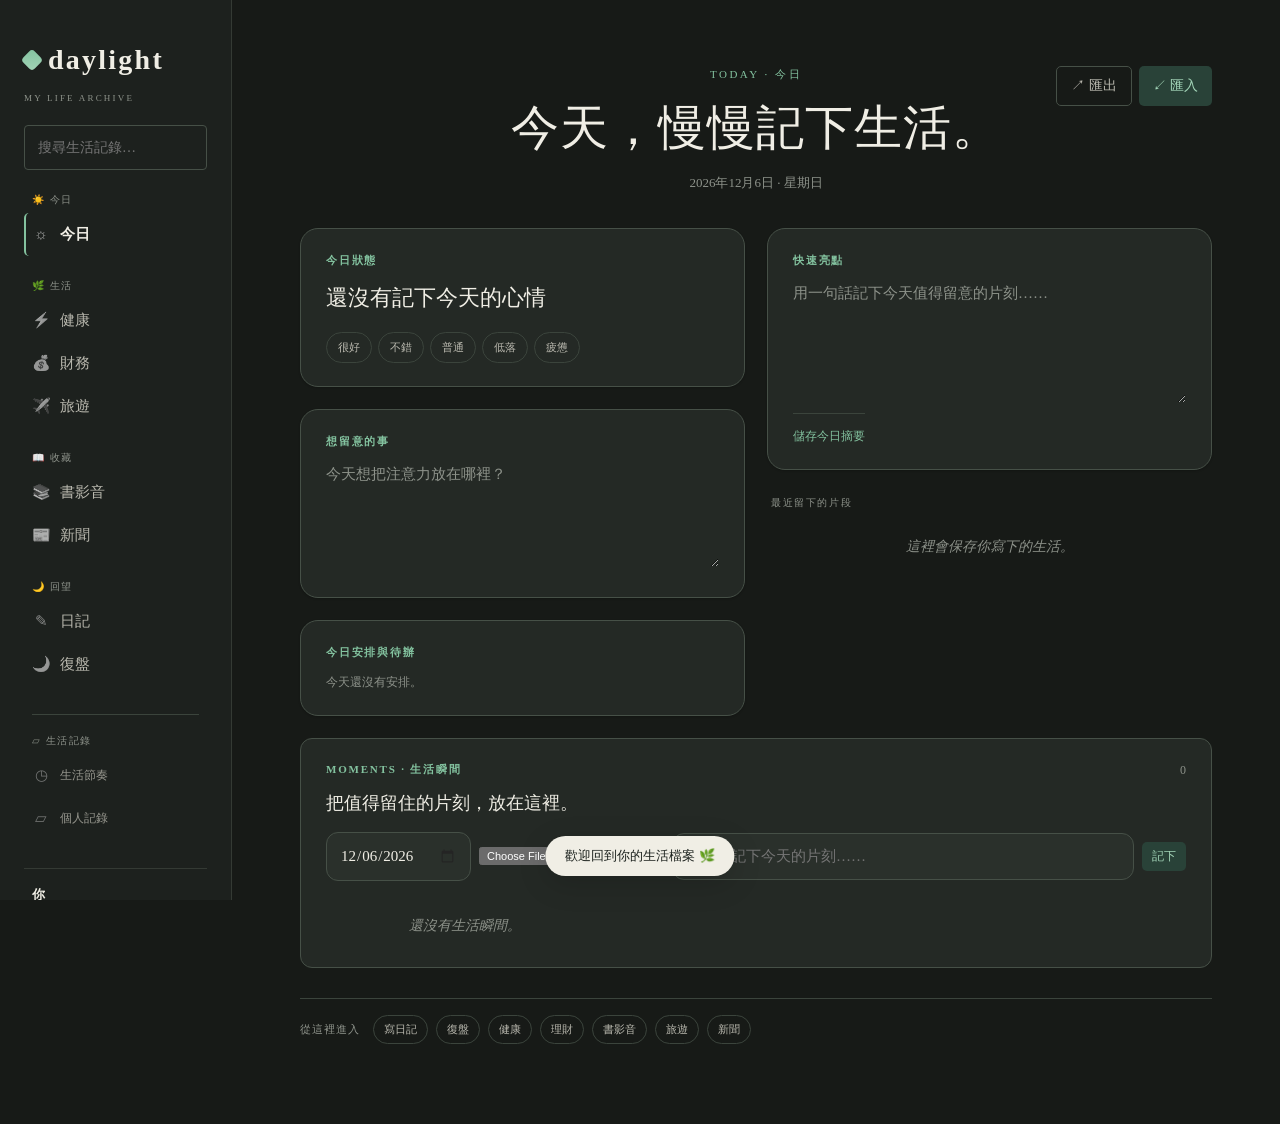
==== commit 93386f73: "Add files via upload" ====
--- a/index.html
+++ b/index.html
@@ -1191,6 +1191,34 @@
   @media(max-width:900px){.travel-map-layout{grid-template-columns:1fr}.travel-map-detail{border-left:0;border-top:1px solid var(--line-soft);padding:15px 0 0}.travel-trip-grid,.travel-place-grid,.travel-memory-grid{grid-template-columns:repeat(2,1fr)}.travel-editor-grid{grid-template-columns:repeat(2,1fr)}.travel-itinerary-add{grid-template-columns:1fr 1fr 1fr}.travel-itinerary-add button{grid-column:1/-1;justify-self:start}}
   @media(max-width:620px){.travel-archive-header{align-items:flex-start;flex-direction:column}.travel-archive-header h1{font-size:29px}.travel-passport-summary{grid-template-columns:1fr 1fr}.travel-passport-summary div:nth-child(2){border-right:0}.travel-map-head{flex-direction:column}.travel-map-mode{align-self:flex-start}.travel-tabs{overflow-x:auto;white-space:nowrap}.travel-trip-grid,.travel-place-grid,.travel-memory-grid,.travel-editor-grid{grid-template-columns:1fr}.travel-editor-grid .wide{grid-column:auto}.travel-itinerary-add{grid-template-columns:1fr 1fr}.travel-itinerary-add input:nth-child(3),.travel-itinerary-add input:nth-child(4),.travel-itinerary-add input:nth-child(5),.travel-itinerary-add button{grid-column:1/-1}.travel-itinerary-row{grid-template-columns:65px 1fr auto}.travel-itinerary-row .travel-itinerary-cost{grid-column:2}.travel-editor-actions{grid-template-columns:1fr 1fr}.travel-editor-actions span{display:none}.travel-editor-actions .btn:first-child{grid-column:1/-1;justify-self:start}}
 </style>
+<style>
+  /* Local map artwork: the SVGs stay offline-friendly while the lightweight
+     overlay keeps daylight's existing localStorage interactions intact. */
+  .travel-map-canvas{position:relative;width:100%;min-height:350px;height:100%;overflow:hidden;border-radius:11px;background:linear-gradient(145deg,var(--surface-mint),var(--surface-2))}
+  .travel-map-svg{position:absolute;inset:9px 12px;width:calc(100% - 24px);height:calc(100% - 18px);object-fit:contain;opacity:.78;mix-blend-mode:multiply;pointer-events:none}
+  .travel-map-overlay{position:absolute;inset:0}
+  .travel-map-pin{position:absolute;transform:translate(-50%,-50%);display:flex;align-items:center;gap:6px;padding:4px 7px;border:1px solid transparent;border-radius:999px;background:rgba(255,255,255,.38);color:var(--ink-2);font:600 12px/1.1 inherit;white-space:nowrap;cursor:pointer;transition:all .15s}
+  .travel-map-pin:not(.selected):not(.has-travelled):not(.has-lived):not(.has-business){padding:0;border:0;border-radius:50%;background:transparent;opacity:.7}
+  .travel-map-pin:not(.selected):not(.has-travelled):not(.has-lived):not(.has-business) span:last-child{display:none}
+  .travel-map-pin:hover,.travel-map-pin.selected{border-color:var(--accent);background:var(--accent-bg);color:var(--accent);box-shadow:0 2px 8px rgba(45,87,62,.12);opacity:1}
+  .travel-map-pin:not(.selected):not(.has-travelled):not(.has-lived):not(.has-business):hover{padding:4px 7px;border:1px solid var(--accent);border-radius:999px;background:var(--accent-bg)}
+  .travel-map-pin:not(.selected):not(.has-travelled):not(.has-lived):not(.has-business):hover span:last-child{display:inline}
+  .travel-map-dot{width:10px;height:10px;flex:0 0 10px;border:2px solid var(--line);border-radius:50%;background:var(--surface);box-sizing:border-box;box-shadow:0 1px 4px rgba(20,34,25,.16)}
+  .travel-map-pin.has-travelled .travel-map-dot{background:#a9d4b6;border-color:#5b9b76}
+  .travel-map-pin.has-lived .travel-map-dot{background:var(--surface);border-color:#387452}
+  .travel-map-pin.has-business .travel-map-dot{background:#e2bd99;border-color:#bc845a}
+  .travel-map-pin.has-travelled.has-lived .travel-map-dot{background:#79a98a}
+  .travel-map-pin.has-travelled.has-business .travel-map-dot{background:#d4aa83}
+  .travel-map-pin.has-lived.has-business .travel-map-dot{background:#8c816b}
+  .travel-map-pin.has-travelled.has-lived.has-business .travel-map-dot{background:#a38d72}
+  .travel-map-credit{position:absolute;right:12px;bottom:9px;color:var(--ink-3);font-size:9px;letter-spacing:.15px;opacity:.82}
+  .travel-map-label{display:inline-block}
+  body.dark .travel-map-svg{filter:invert(1) sepia(.15) hue-rotate(70deg) saturate(.55);mix-blend-mode:screen;opacity:.68}
+  body.dark .travel-map-svg{opacity:.48}
+  body.dark .travel-map-pin{background:rgba(24,29,25,.58)}
+  body.dark .travel-map-pin:not(.selected):not(.has-travelled):not(.has-lived):not(.has-business){background:transparent}
+  @media(max-width:620px){.travel-map-canvas{min-height:300px}.travel-map-pin{font-size:10px;padding:3px 5px;gap:4px}.travel-map-dot{width:8px;height:8px;flex-basis:8px}}
+</style>
 </head>
 <body>
 <div class="app">
@@ -3371,6 +3399,9 @@
     : `${grid}<path class="travel-map-land" d="M55 85 L92 51 L156 42 L215 57 L266 93 L235 123 L178 116 L128 145 L72 129 Z"/><path class="travel-map-land" d="M269 72 L330 46 L405 54 L442 89 L408 126 L343 118 L305 144 L274 119 Z"/><path class="travel-map-land" d="M430 151 L497 131 L570 147 L626 183 L600 228 L517 222 L465 198 Z"/><path class="travel-map-land" d="M655 86 L736 76 L782 108 L754 133 L680 125 Z"/><path class="travel-map-land" d="M666 211 L739 203 L771 237 L735 264 L672 250 Z"/><path class="travel-map-route" d="M380 92 C472 102 520 126 602 171"/>`;
   const pins=locations.map(loc=>{const r=travelMapRecord(store,mode,loc.id),classes=[r.travelled?'has-travelled':'',r.lived?'has-lived':'',r.business?'has-business':'',r.travelled+r.lived+r.business>1?'multi':'',loc.id===selected?'selected':''].filter(Boolean).join(' ');return `<g class="travel-map-pin ${classes}" data-travel-region="${loc.id}" transform="translate(${loc.x*8.2},${loc.y*2.75})"><circle r="7"></circle><text x="12" y="4">${esc(loc.name)}</text></g>`;}).join('');
   el.innerHTML=`<svg viewBox="0 0 820 275" role="img" aria-label="${isChina?'中國地圖':'世界地圖'}">${backdrop}<g>${pins}</g></svg>`;
+  const mapAsset=isChina?'assets/china-provinces.svg':'assets/world-states.svg';
+  const localPins=locations.map(loc=>{const r=travelMapRecord(store,mode,loc.id),classes=[r.travelled?'has-travelled':'',r.lived?'has-lived':'',r.business?'has-business':'',r.travelled+r.lived+r.business>1?'multi':'',loc.id===selected?'selected':''].filter(Boolean).join(' ');return '<button type="button" class="travel-map-pin '+classes+'" data-travel-region="'+loc.id+'" style="left:'+loc.x+'%;top:'+loc.y+'%" aria-label="選擇'+esc(loc.name)+'"><span class="travel-map-dot"></span><span>'+esc(loc.name)+'</span></button>';}).join('');
+  el.innerHTML='<div class="travel-map-canvas"><img class="travel-map-svg" src="'+mapAsset+'" alt="'+(isChina?'中國省級地圖':'世界地圖')+'"><div class="travel-map-overlay">'+localPins+'</div><span class="travel-map-credit">本地 SVG · 離線可用</span></div>';
   $$('.travel-map-pin',el).forEach(pin=>pin.onclick=()=>{travelUi.selectedMapId=pin.dataset.travelRegion;renderTravelMap(store);});
   const detail=$('#travelMapDetail'), loc=travelLocation(mode,selected), record=travelMapRecord(store,mode,selected), place=travelPlaceFor(store,mode,selected), related=store.trips.filter(t=>{
     const values=mode==='china'?[t.region,t.city]:[t.country,t.region,t.city];
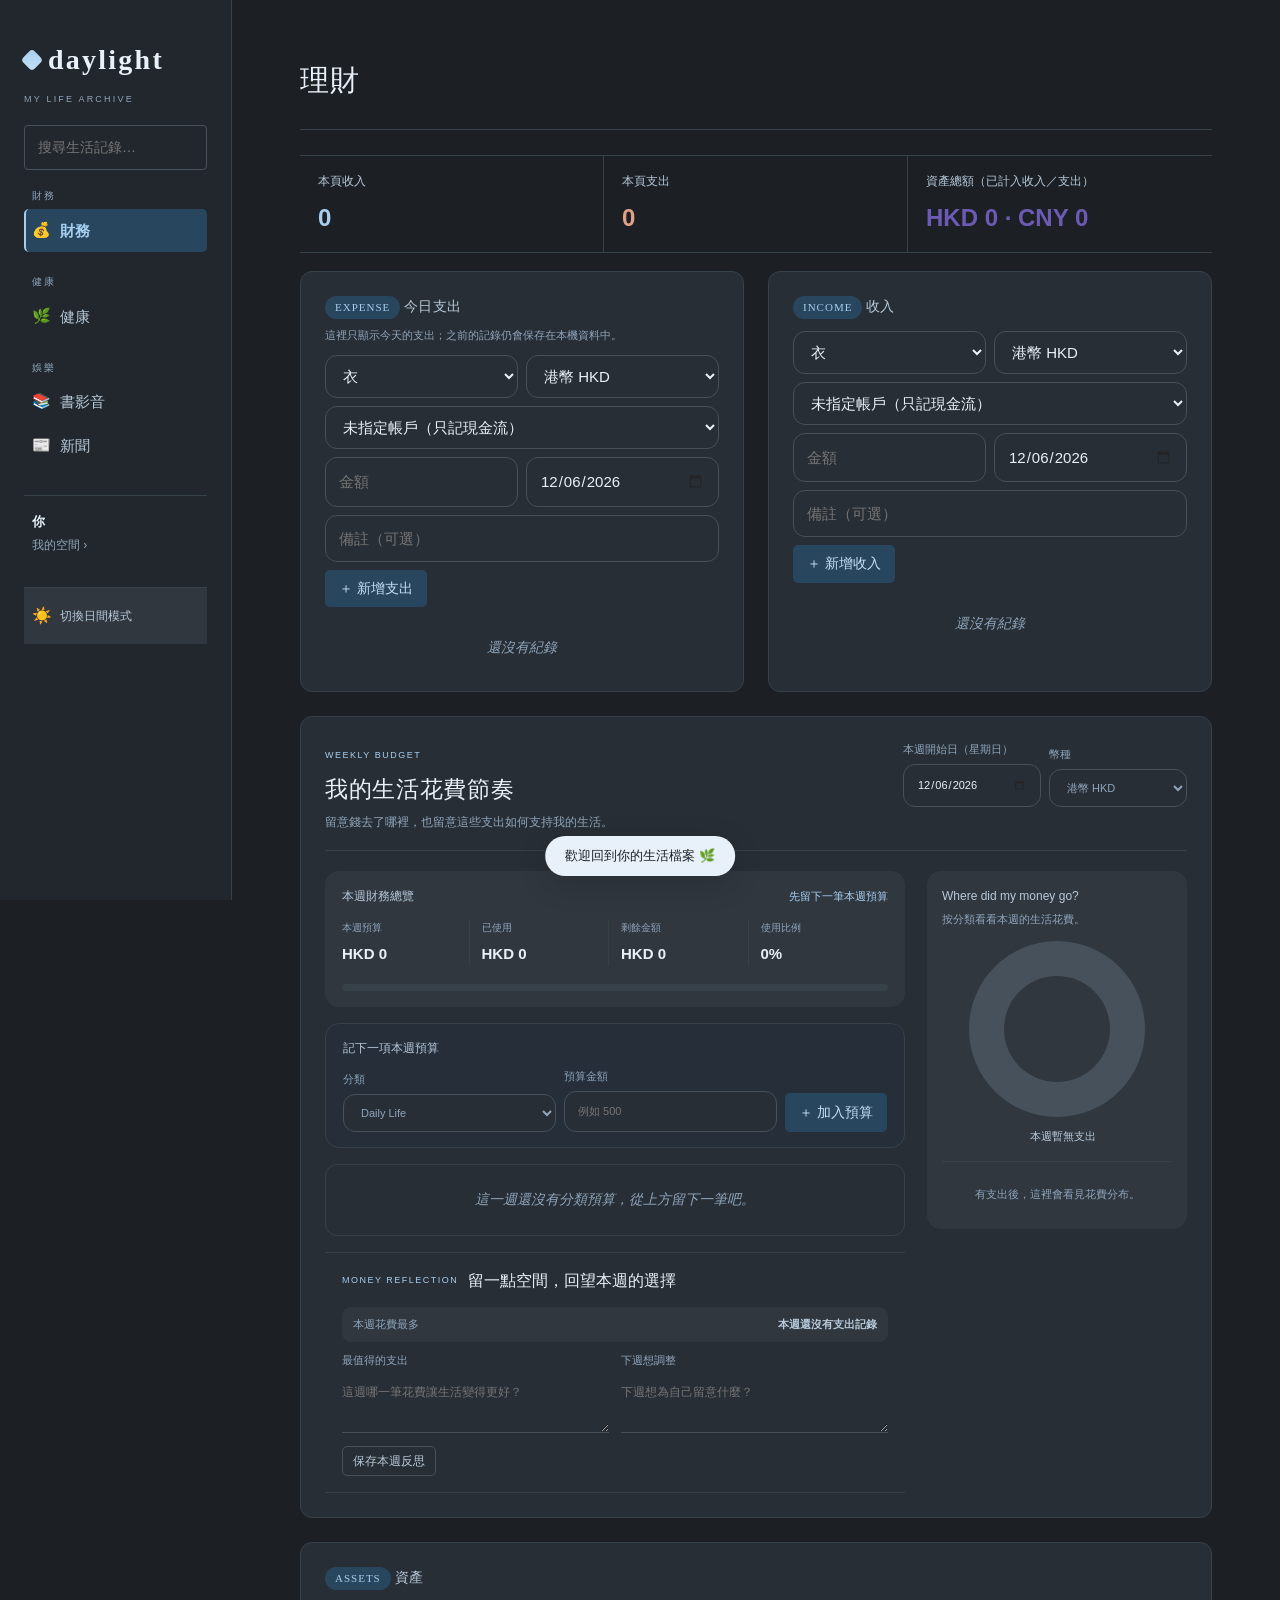
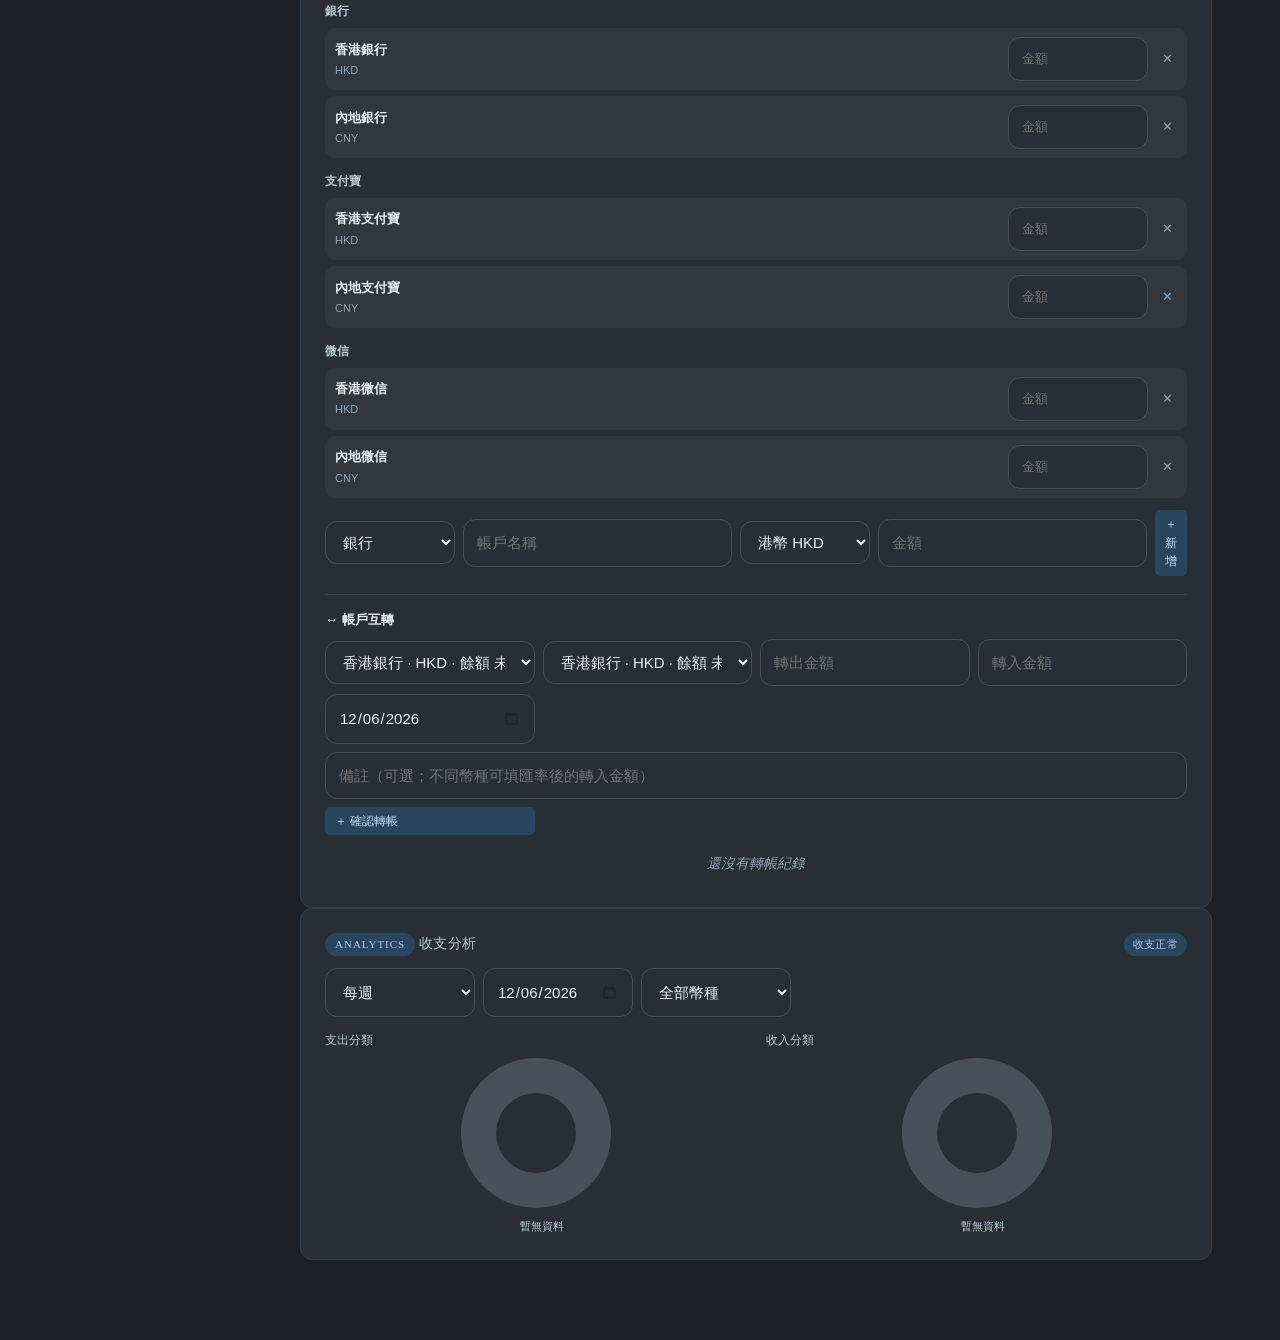
==== commit 599e51da: "Refine daylight workspace navigation" ====
--- a/index.html
+++ b/index.html
@@ -4,43 +4,46 @@
 <meta charset="UTF-8" />
 <meta name="viewport" content="width=device-width, initial-scale=1" />
 <title>daylight · 我的生活檔案</title>
+<link rel="stylesheet" href="assets/workspace.css" />
 <style>
   /* ========== 設計系統 ========== */
   :root{
-    --bg: #f5f1e6;
-    --bg-soft: #ede7d6;
-    --surface: #ffffff;
-    --surface-2: #faf6ec;
-    --surface-mint: #ecf2eb;
-    --line: #e6dfce;
-    --line-soft: #efe9da;
-    --ink-1: #1d221e;
-    --ink-2: #6b655c;
-    --ink-3: #a39d92;
-    --accent: #4d8e6f;
-    --accent-2: #7cb097;
-    --accent-bg: #e3ede5;
+    --font-ui: -apple-system, BlinkMacSystemFont, "PingFang TC", "Microsoft JhengHei", sans-serif, "Apple Color Emoji", "Segoe UI Emoji";
+    --font-serif: "KaiTi", "STKaiti", "DFKai-SB", "BiauKai", serif, "Apple Color Emoji";
+    --bg: #f6f5f1;
+    --bg-soft: #eeefed;
+    --surface: #fffefa;
+    --surface-2: #f2f3f1;
+    --surface-mint: #e8f2fc;
+    --line: #d9dfdf;
+    --line-soft: #e6e9e6;
+    --ink-1: #253748;
+    --ink-2: #596f83;
+    --ink-3: #778b9c;
+    --accent: #467da8;
+    --accent-2: #91b9d9;
+    --accent-bg: #dfedfa;
     --warm: #c4785c;
     --warm-bg: #f5e6dc;
-    --shadow-sm: 0 1px 2px rgba(45,36,20,.05);
-    --shadow-md: 0 4px 18px rgba(45,36,20,.08);
+    --shadow-sm: 0 1px 2px rgba(35,66,96,.05);
+    --shadow-md: 0 4px 18px rgba(35,66,96,.08);
     --r-sm: 8px; --r-md: 12px; --r-lg: 16px; --r-xl: 22px;
   }
   /* ========== 暗色模式 ========== */
   body.dark{
-    --bg: #1b211d;
-    --bg-soft: #252b26;
-    --surface: #2a302b;
-    --surface-2: #343a34;
-    --surface-mint: #293b32;
-    --line: #465047;
-    --line-soft: #3b443c;
-    --ink-1: #f0eee5;
-    --ink-2: #b9b8ae;
-    --ink-3: #8d928a;
-    --accent: #83c29f;
-    --accent-2: #a2d4b7;
-    --accent-bg: #294238;
+    --bg: #1c2025;
+    --bg-soft: #22272d;
+    --surface: #282e35;
+    --surface-2: #30373f;
+    --surface-mint: #233c52;
+    --line: #46515b;
+    --line-soft: #37414a;
+    --ink-1: #e8f1fa;
+    --ink-2: #b7c9da;
+    --ink-3: #8ea5bb;
+    --accent: #a6ceef;
+    --accent-2: #c5e0f6;
+    --accent-bg: #29465f;
     --warm: #e2a187;
     --warm-bg: #4b342d;
     --shadow-sm: 0 1px 2px rgba(0,0,0,.2);
@@ -49,7 +52,7 @@
   *{box-sizing:border-box}
   html,body{margin:0;padding:0;height:100%}
   body{
-    font-family: "KaiTi", "STKaiti", "DFKai-SB", "BiauKai", serif;
+    font-family: var(--font-ui);
     background: var(--bg);
     color: var(--ink-1);
     font-size: 15px;
@@ -838,7 +841,7 @@
     width:48px;height:48px;border-radius:50%;
     background:var(--accent);color:#fff;
     display:grid;place-items:center;font-size:22px;
-    box-shadow: 0 6px 20px rgba(77,142,111,.35);
+    box-shadow: 0 6px 20px rgba(70,125,168,.35);
     transition: transform .15s;
     z-index:50;
   }
@@ -1048,7 +1051,7 @@
   .wl-edit-btn:hover{background:var(--surface-2);color:var(--ink-1)}
 
   /* ========== 響應式 ========== */
-  @media (max-width: 960px){
+  @media (max-width: 760px){
     .app{flex-direction:column}
     .sidebar{width:100%;height:auto;position:relative;padding:14px 16px}
     .nav{display:flex;flex-wrap:wrap;gap:4px}
@@ -1074,53 +1077,53 @@
   .todo-stat.urgent{background:#f7dfbd!important;color:#865824!important}
   .todo-stat.completed{background:#e1e5e3!important;color:#53605a!important}
   .todo-urgent-badge,.finance-status.over{background:#f2d3cb!important;color:#914e44!important}
-  body.dark .media-editor-type.active,body.dark .media-side-item.active{background:var(--accent)!important;color:#172119!important}
+  body.dark .media-editor-type.active,body.dark .media-side-item.active{background:var(--accent)!important;color:#142536!important}
 </style>
 <style>
   /* Quiet editorial layer: a notebook, not a dashboard */
-  body{background:#f6f2e9}
-  .sidebar{background:#f0ece2;border-right:1px solid #ddd6c8;padding:38px 24px}
-  .brand{font-family:"KaiTi","STKaiti","DFKai-SB",serif;font-size:28px;letter-spacing:.08em}
+  body{background:var(--bg)}
+  .sidebar{background:var(--bg-soft);border-right:1px solid #ceddeb;padding:38px 24px}
+  .brand{font-family:"Apple Color Emoji","KaiTi","STKaiti","DFKai-SB",serif;font-size:28px;letter-spacing:.08em}
   .brand .spark{box-shadow:none}.sidebar small{letter-spacing:2.2px;color:var(--ink-3);font-size:9px}
   .nav-title{margin-top:62px;color:var(--ink-3);font-size:10px;letter-spacing:2px;text-transform:uppercase}.nav{gap:2px}.nav-item{border-radius:5px;padding:10px 8px;color:var(--ink-2)}
-  .nav-item:hover,.nav-item.active{background:transparent;color:var(--ink-1);font-weight:650;border-left:2px solid var(--accent);padding-left:6px}.nav-item .nav-ico{filter:grayscale(1);opacity:.7}
-  .space-card{background:transparent;border:0;border-top:1px solid #ddd6c8;border-radius:0;padding:16px 8px;color:var(--ink-3)}.theme-toggle{background:transparent;border:0;border-top:1px solid #ddd6c8;border-radius:0;color:var(--ink-3);padding:16px 8px;text-align:left}
-  .main{max-width:1180px;padding:58px 68px 80px}.page-header{border-bottom:1px solid var(--line-soft);padding-bottom:20px;margin-bottom:25px}.page-header h1{font-family:"KaiTi","STKaiti","DFKai-SB",serif;font-weight:500;letter-spacing:.02em}
-  .card{box-shadow:none;border:1px solid var(--line-soft);border-radius:12px;background:rgba(255,254,250,.55);padding:24px}.card-title{font-family:"KaiTi","STKaiti","DFKai-SB",serif;font-weight:500;letter-spacing:.02em}.badge{letter-spacing:1.5px;font-size:9px;background:transparent;color:var(--accent);padding:0}
+  .nav-item:hover,.nav-item.active{background:transparent;color:var(--ink-1);font-weight:650;border-left:2px solid var(--accent);padding-left:6px}.nav-item .nav-ico{filter:none;opacity:1}
+  .space-card{background:transparent;border:0;border-top:1px solid #ceddeb;border-radius:0;padding:16px 8px;color:var(--ink-3)}.theme-toggle{background:transparent;border:0;border-top:1px solid #ceddeb;border-radius:0;color:var(--ink-3);padding:16px 8px;text-align:left}
+  .main{max-width:1180px;padding:58px 68px 80px}.page-header{border-bottom:1px solid var(--line-soft);padding-bottom:20px;margin-bottom:25px}.page-header h1{font-family:"Apple Color Emoji","KaiTi","STKaiti","DFKai-SB",serif;font-weight:500;letter-spacing:.02em}
+  .card{box-shadow:none;border:1px solid var(--line-soft);border-radius:12px;background:rgba(248,252,255,.78);padding:24px}.card-title{font-family:"Apple Color Emoji","KaiTi","STKaiti","DFKai-SB",serif;font-weight:500;letter-spacing:.02em}.badge{letter-spacing:1.5px;font-size:9px;background:transparent;color:var(--accent);padding:0}
   .finance-summary,.stats,.metrics{gap:0;border-top:1px solid var(--line-soft);border-bottom:1px solid var(--line-soft);background:transparent}.finance-total,.stat,.metric{background:transparent;border:0;border-right:1px solid var(--line-soft);border-radius:0;box-shadow:none}.finance-total:last-child,.stat:last-child,.metric:last-child{border-right:0}
-  .finance-grid,.grid-2,.row,.wl-grid{gap:24px}.finance-grid>.card,.finance-chart,.news-digest,.media-view-panel{box-shadow:none}.btn{border-radius:5px;box-shadow:none}.btn.btn-ghost{background:transparent}.search-box input{background:transparent;border-color:#d9d1c2;border-radius:4px}
-  .fab{display:none}.today-note{box-shadow:none;background:rgba(255,254,250,.38);border-color:#dfd8ca;border-radius:4px}.today-entry-note{border-left:2px solid var(--accent)}.today-links{border-top-color:#d8d0c2}
-  .media-sidebar{background:transparent;border:0;border-bottom:1px solid var(--line-soft);border-radius:0;box-shadow:none;padding:8px 0 14px}.media-side-item{border-radius:3px}.media-side-item:hover,.media-side-item.active{background:transparent;color:var(--ink-1);border-bottom:1px solid var(--ink-1)}.media-table{border-top:1px solid var(--line)}.media-table-header{background:transparent}.media-table-row{background:transparent}.media-table-row:hover{background:rgba(238,235,225,.55)}
-  .news-digest,.news-source-card,.news-item-card{box-shadow:none;border-radius:5px}.news-digest{background:transparent}.news-item-card{background:rgba(255,254,250,.45)}
-  .rhythm-layout{display:grid;grid-template-columns:300px minmax(0,1fr);gap:20px;align-items:start}.rhythm-side{display:flex;flex-direction:column;gap:14px}.rhythm-today-card{border-left:2px solid var(--accent)}.rhythm-plan-input{width:100%;min-height:100px;border:0;background:transparent;outline:0;resize:vertical;font-family:"KaiTi","STKaiti","DFKai-SB",serif;font-size:20px;line-height:1.5;padding:5px 0}.rhythm-today-card .btn{margin-top:8px}.rhythm-todo-add,.rhythm-habit-add{display:grid;grid-template-columns:1fr auto;gap:7px;margin-bottom:10px}.rhythm-todo-add input[type=date]{grid-column:1/-1}.rhythm-todo-add .btn,.rhythm-habit-add .btn{grid-column:2;grid-row:1}.rhythm-todo-add input[type=date]+.btn{grid-row:2}.rhythm-calendar-card{min-height:610px}.rhythm-calendar-head{display:flex;align-items:center;justify-content:space-between;margin:-4px 0 16px;font-family:"KaiTi","STKaiti","DFKai-SB",serif;font-size:22px}.rhythm-calendar-head button{font-size:22px;padding:2px 9px}.rhythm-calendar-grid{display:grid;grid-template-columns:repeat(7,1fr);gap:5px}.rhythm-calendar-weekday{text-align:center;color:var(--ink-3);font-size:11px;padding-bottom:5px}.rhythm-calendar-day{min-height:74px;padding:7px;border:1px solid var(--line-soft);border-radius:7px;background:var(--surface-2);cursor:pointer}.rhythm-calendar-day:hover,.rhythm-calendar-day.selected{border-color:var(--accent);background:var(--surface-mint)}.rhythm-calendar-day.dim{opacity:.42}.rhythm-calendar-day.today .rhythm-day-number{color:var(--accent);font-weight:700}.rhythm-day-number{font-size:12px}.rhythm-day-dots{display:flex;gap:3px;flex-wrap:wrap;margin-top:8px}.rhythm-day-dot{width:6px;height:6px;border-radius:50%;background:var(--accent)}.rhythm-day-dot.todo{background:var(--warm)}.rhythm-day-dot.habit{background:var(--accent-2)}.rhythm-selected-head{border-top:1px solid var(--line-soft);margin-top:18px;padding-top:14px;font-size:13px;font-weight:600}.rhythm-selected-head span{font-size:11px;color:var(--accent);font-weight:400;margin-left:6px}.archive-time-list{display:flex;flex-direction:column;gap:8px}.archive-time-row{display:flex;align-items:flex-start;gap:10px;padding:9px 0;border-bottom:1px solid var(--line-soft)}.archive-time-row:last-child{border-bottom:0}.archive-time-date{font-size:11px;color:var(--accent);min-width:82px}.archive-time-copy{min-width:0}.archive-time-copy strong{display:block;font-weight:600}.archive-time-copy span{display:block;color:var(--ink-2);font-size:11px;margin-top:2px}.archive-done{text-decoration:line-through;color:var(--ink-3)!important}@media(max-width:800px){.rhythm-layout{grid-template-columns:1fr}.rhythm-calendar-card{min-height:0}}
+  .finance-grid,.grid-2,.row,.wl-grid{gap:24px}.finance-grid>.card,.finance-chart,.news-digest,.media-view-panel{box-shadow:none}.btn{border-radius:5px;box-shadow:none}.btn.btn-ghost{background:transparent}.search-box input{background:transparent;border-color:var(--line);border-radius:4px}
+  .fab{display:none}.today-note{box-shadow:none;background:rgba(248,252,255,.38);border-color:var(--line);border-radius:4px}.today-entry-note{border-left:2px solid var(--accent)}.today-links{border-top-color:var(--line-soft)}
+  .media-sidebar{background:transparent;border:0;border-bottom:1px solid var(--line-soft);border-radius:0;box-shadow:none;padding:8px 0 14px}.media-side-item{border-radius:3px}.media-side-item:hover,.media-side-item.active{background:transparent;color:var(--ink-1);border-bottom:1px solid var(--ink-1)}.media-table{border-top:1px solid var(--line)}.media-table-header{background:transparent}.media-table-row{background:transparent}.media-table-row:hover{background:rgba(224,237,250,.55)}
+  .news-digest,.news-source-card,.news-item-card{box-shadow:none;border-radius:5px}.news-digest{background:transparent}.news-item-card{background:rgba(248,252,255,.45)}
+  .rhythm-layout{display:grid;grid-template-columns:300px minmax(0,1fr);gap:20px;align-items:start}.rhythm-side{display:flex;flex-direction:column;gap:14px}.rhythm-today-card{border-left:2px solid var(--accent)}.rhythm-plan-input{width:100%;min-height:100px;border:0;background:transparent;outline:0;resize:vertical;font-family:"Apple Color Emoji","KaiTi","STKaiti","DFKai-SB",serif;font-size:20px;line-height:1.5;padding:5px 0}.rhythm-today-card .btn{margin-top:8px}.rhythm-todo-add,.rhythm-habit-add{display:grid;grid-template-columns:1fr auto;gap:7px;margin-bottom:10px}.rhythm-todo-add input[type=date]{grid-column:1/-1}.rhythm-todo-add .btn,.rhythm-habit-add .btn{grid-column:2;grid-row:1}.rhythm-todo-add input[type=date]+.btn{grid-row:2}.rhythm-calendar-card{min-height:610px}.rhythm-calendar-head{display:flex;align-items:center;justify-content:space-between;margin:-4px 0 16px;font-family:"Apple Color Emoji","KaiTi","STKaiti","DFKai-SB",serif;font-size:22px}.rhythm-calendar-head button{font-size:22px;padding:2px 9px}.rhythm-calendar-grid{display:grid;grid-template-columns:repeat(7,1fr);gap:5px}.rhythm-calendar-weekday{text-align:center;color:var(--ink-3);font-size:11px;padding-bottom:5px}.rhythm-calendar-day{min-height:74px;padding:7px;border:1px solid var(--line-soft);border-radius:7px;background:var(--surface-2);cursor:pointer}.rhythm-calendar-day:hover,.rhythm-calendar-day.selected{border-color:var(--accent);background:var(--surface-mint)}.rhythm-calendar-day.dim{opacity:.42}.rhythm-calendar-day.today .rhythm-day-number{color:var(--accent);font-weight:700}.rhythm-day-number{font-size:12px}.rhythm-day-dots{display:flex;gap:3px;flex-wrap:wrap;margin-top:8px}.rhythm-day-dot{width:6px;height:6px;border-radius:50%;background:var(--accent)}.rhythm-day-dot.todo{background:var(--warm)}.rhythm-day-dot.habit{background:var(--accent-2)}.rhythm-selected-head{border-top:1px solid var(--line-soft);margin-top:18px;padding-top:14px;font-size:13px;font-weight:600}.rhythm-selected-head span{font-size:11px;color:var(--accent);font-weight:400;margin-left:6px}.archive-time-list{display:flex;flex-direction:column;gap:8px}.archive-time-row{display:flex;align-items:flex-start;gap:10px;padding:9px 0;border-bottom:1px solid var(--line-soft)}.archive-time-row:last-child{border-bottom:0}.archive-time-date{font-size:11px;color:var(--accent);min-width:82px}.archive-time-copy{min-width:0}.archive-time-copy strong{display:block;font-weight:600}.archive-time-copy span{display:block;color:var(--ink-2);font-size:11px;margin-top:2px}.archive-done{text-decoration:line-through;color:var(--ink-3)!important}@media(max-width:800px){.rhythm-layout{grid-template-columns:1fr}.rhythm-calendar-card{min-height:0}}
   .rhythm-event-add{display:grid;grid-template-columns:1fr 1fr;gap:7px}.rhythm-event-add input:first-child{grid-column:1/-1}.rhythm-event-add .btn{grid-column:1/-1}@media(max-width:800px){.rhythm-event-add{grid-template-columns:1fr}.rhythm-event-add input:first-child{grid-column:auto}}
   .rhythm-event-add input[type=date],.workout-form input[type=date]{min-width:0;width:100%;font-family:inherit;font-size:14px;letter-spacing:-.02em;padding-left:9px;padding-right:7px}
   .rhythm-todo-add,.rhythm-habit-add{grid-template-columns:minmax(0,1fr) 42px}.rhythm-todo-add .btn,.rhythm-habit-add .btn{width:42px;height:42px;padding:0;border-radius:50%;font-size:20px;line-height:1;display:grid;place-items:center}
   .rhythm-todo-add{gap:0;align-items:stretch}.rhythm-todo-add input:first-child{border-radius:8px 0 0 8px;border-right:0}.rhythm-todo-add input[type=date]{border-radius:8px;margin-top:7px}.rhythm-todo-add>.btn{grid-column:2;grid-row:1!important;border-radius:0 8px 8px 0;border:1px solid var(--line);border-left:0;background:var(--surface-2);color:var(--accent-2);box-shadow:none}.rhythm-todo-add>.btn:hover{background:var(--surface-mint);color:var(--accent)}
-  .rhythm-calendar-head{font-family:"KaiTi","STKaiti",serif}
+  .rhythm-calendar-head{font-family:"Apple Color Emoji","KaiTi","STKaiti",serif}
   @media(max-width:760px){.workout-form{grid-template-columns:minmax(0,1fr) minmax(0,1fr)}.workout-form input[type=date]{font-size:13px;padding-left:6px;padding-right:4px}}
   @media(max-width:760px){.workout-form{grid-template-columns:minmax(0,1fr) minmax(0,1fr)}.workout-form input[type=date]{grid-column:1/-1;font-size:14px;padding-left:6px;padding-right:4px}}
   .archive-done{text-decoration:line-through;color:var(--ink-3)!important}
   .nav-group-title{margin-top:22px;margin-bottom:5px;font-size:10px;letter-spacing:1.5px;color:var(--ink-3);text-transform:none}.nav-group-title:first-child{margin-top:18px}.archive-title{margin-top:28px;border-top:1px solid var(--line-soft);padding-top:18px}.archive-nav .archive-item{font-size:12px;opacity:.78}.archive-nav .archive-item:hover{opacity:1}
-  body.dark{background:#171a17;color:var(--ink-1)}
-  body.dark .sidebar{background:#1d211e;border-right-color:#343a34}
-  body.dark .space-card,body.dark .theme-toggle{border-color:#343a34}
-  body.dark .card,body.dark .today-note{background:rgba(42,48,43,.72);border-color:var(--line)}
+  body.dark{background:#111b26;color:var(--ink-1)}
+  body.dark .sidebar{background:#172330;border-right-color:#2a3c4f}
+  body.dark .space-card,body.dark .theme-toggle{border-color:#2a3c4f}
+  body.dark .card,body.dark .today-note{background:rgba(32,47,64,.88);border-color:var(--line)}
   body.dark .search-box input{border-color:var(--line);color:var(--ink-1);background:transparent}
-  body.dark .media-table-row:hover{background:rgba(52,58,52,.7)}
-  body.dark .news-item-card{background:rgba(42,48,43,.72)}
+  body.dark .media-table-row:hover{background:rgba(42,60,79,.7)}
+  body.dark .news-item-card{background:rgba(32,47,64,.88)}
   body.dark .todo-stat.today{background:#304b61!important;color:#c5def3!important}
   body.dark .todo-stat.scheduled{background:#5a353c!important;color:#f6c8cb!important}
   body.dark .todo-stat.urgent{background:#5a4528!important;color:#f5d29a!important}
   body.dark .todo-stat.completed{background:#3b4540!important;color:#c6d0ca!important}
   body.dark .todo-urgent-badge,body.dark .finance-status.over{background:#5a3530!important;color:#f1b5a8!important}
-  body.dark .media-editor-type.active,body.dark .media-side-item.active{background:var(--accent)!important;color:#172119!important}
+  body.dark .media-editor-type.active,body.dark .media-side-item.active{background:var(--accent)!important;color:#142536!important}
   @media(max-width:760px){.main{padding:30px 18px 50px}.sidebar{padding:20px 18px}.nav-title{margin-top:20px}}
 </style>
 <style>
   /* Weekly Budget: a quiet financial notebook rather than a form */
   .weekly-budget-intro{display:flex;align-items:flex-start;justify-content:space-between;gap:22px;padding-bottom:18px;border-bottom:1px solid var(--line-soft)}
-  .weekly-budget-intro h2{margin:8px 0 5px;font-family:"KaiTi","STKaiti","DFKai-SB",serif;font-weight:500;font-size:23px;letter-spacing:.03em}
+  .weekly-budget-intro h2{margin:8px 0 5px;font-family:"Apple Color Emoji","KaiTi","STKaiti","DFKai-SB",serif;font-weight:500;font-size:23px;letter-spacing:.03em}
   .weekly-budget-intro p{margin:0;color:var(--ink-3);font-size:12px;line-height:1.6}
   .weekly-budget-controls{display:flex;gap:8px;align-items:flex-end;flex-wrap:wrap}
   .weekly-budget-controls label,.weekly-budget-entry-grid label,.weekly-reflection-grid label{display:flex;flex-direction:column;gap:6px;color:var(--ink-3);font-size:11px}
@@ -1137,7 +1140,7 @@
   .weekly-budget-metrics strong{display:block;font-size:15px;font-weight:600;font-variant-numeric:tabular-nums;white-space:nowrap;overflow:hidden;text-overflow:ellipsis}
   .weekly-budget-progress{height:7px;margin-top:18px;background:var(--line-soft);border-radius:99px;overflow:hidden}
   .weekly-budget-progress i{display:block;height:100%;width:0;background:var(--accent);border-radius:inherit;transition:width .25s ease}.weekly-budget-progress i.over{background:var(--warm)}
-  .weekly-budget-entry{padding:15px 17px;border:1px solid var(--line-soft);border-radius:14px;background:rgba(255,254,250,.35)}
+  .weekly-budget-entry{padding:15px 17px;border:1px solid var(--line-soft);border-radius:14px;background:rgba(248,252,255,.35)}
   .weekly-budget-entry-title{font-size:12px;color:var(--ink-2);margin-bottom:11px}
   .weekly-budget-entry-grid{display:grid;grid-template-columns:1fr 1fr auto;gap:8px;align-items:end}.weekly-budget-entry-grid label span{font-size:11px;color:var(--ink-3)}.weekly-budget-entry-grid .btn{height:39px;white-space:nowrap}
   .shopping-budget-chart{padding:16px 15px;background:var(--surface-2);border-radius:14px;min-width:0}.shopping-budget-chart .pie{width:176px;height:176px;margin:14px auto 11px}.shopping-budget-chart .pie::after{background:var(--surface-2)}
@@ -1145,11 +1148,11 @@
   .weekly-category-bars{display:flex;flex-direction:column;gap:10px;margin-top:16px;padding-top:14px;border-top:1px solid var(--line-soft)}
   .weekly-category-bar>div{display:flex;justify-content:space-between;gap:8px;font-size:10px;color:var(--ink-2)}.weekly-category-bar strong{font-weight:500;color:var(--ink-3);font-variant-numeric:tabular-nums}.weekly-category-bar i{display:block;height:5px;margin-top:5px;background:var(--line-soft);border-radius:99px;overflow:hidden}.weekly-category-bar i b{display:block;height:100%;border-radius:inherit}
   .weekly-reflection{padding:16px 17px;border-top:1px solid var(--line-soft);border-bottom:1px solid var(--line-soft)}
-  .weekly-reflection-head{display:flex;align-items:center;gap:10px;flex-wrap:wrap;margin-bottom:13px}.weekly-reflection-head strong{font-family:"KaiTi","STKaiti","DFKai-SB",serif;font-weight:500;font-size:16px}
+  .weekly-reflection-head{display:flex;align-items:center;gap:10px;flex-wrap:wrap;margin-bottom:13px}.weekly-reflection-head strong{font-family:"Apple Color Emoji","KaiTi","STKaiti","DFKai-SB",serif;font-weight:500;font-size:16px}
   .weekly-reflection-auto{display:flex;justify-content:space-between;gap:12px;padding:9px 11px;margin-bottom:10px;background:var(--surface-2);border-radius:9px;font-size:11px;color:var(--ink-3)}.weekly-reflection-auto strong{font-weight:600;color:var(--ink-2)}
   .weekly-reflection-grid{display:grid;grid-template-columns:1fr 1fr;gap:12px}.weekly-reflection-grid textarea{width:100%;min-height:58px;padding:8px 0;border:0;border-bottom:1px solid var(--line);border-radius:0;background:transparent;resize:vertical;outline:0;font:inherit;font-size:12px;line-height:1.6}.weekly-reflection-grid textarea:focus{border-color:var(--accent)}.weekly-reflection .btn{margin-top:13px}
   .shopping-budget-row{padding:12px 0;border-bottom:1px solid var(--line-soft)}.shopping-budget-row:last-child{border-bottom:0}.shopping-budget-head{display:flex;align-items:center;gap:8px}.shopping-budget-head strong{flex:1;font-size:13px}.shopping-budget-head .tag{font-size:10px}.shopping-budget-meta{display:grid;grid-template-columns:auto minmax(65px,1fr) auto minmax(65px,1fr);gap:6px;align-items:center;margin-top:10px;color:var(--ink-3);font-size:10px}.shopping-budget-input{width:100%;padding:5px 6px;font-size:11px}.shopping-budget-progress{height:5px;margin-top:9px;background:var(--line-soft);border-radius:99px;overflow:hidden}.shopping-budget-progress i{display:block;height:100%;background:var(--accent);border-radius:inherit}.shopping-budget-progress i.over{background:var(--warm)}.shopping-budget-summary{display:flex;justify-content:space-between;gap:8px;margin-top:6px;color:var(--ink-3);font-size:10px}.shopping-budget-summary .over{color:var(--warm)}
-  body.dark .weekly-budget-entry{background:rgba(42,48,43,.35)}
+  body.dark .weekly-budget-entry{background:rgba(32,47,64,.35)}
   @media(max-width:850px){.weekly-budget-layout{grid-template-columns:1fr}.shopping-budget-chart{display:grid;grid-template-columns:1fr 1fr;column-gap:16px}.shopping-budget-chart .pie-title,.shopping-budget-chart .weekly-chart-note,.shopping-budget-chart .pie,.shopping-budget-chart .pie-legend{grid-column:1/-1}.weekly-category-bars{grid-column:1/-1}}
   @media(max-width:600px){.weekly-budget-intro{flex-direction:column}.weekly-budget-controls{width:100%}.weekly-budget-controls label{flex:1}.weekly-budget-controls input,.weekly-budget-controls select{min-width:0;width:100%}.weekly-budget-metrics{grid-template-columns:1fr 1fr}.weekly-budget-metrics div:nth-child(2){border-right:0}.weekly-budget-entry-grid,.weekly-reflection-grid{grid-template-columns:1fr}.weekly-budget-entry-grid .btn{width:100%}.shopping-budget-chart{display:block}.shopping-budget-meta{grid-template-columns:auto minmax(55px,1fr) auto minmax(55px,1fr)}}
 </style>
@@ -1173,17 +1176,17 @@
 </style>
 <style>
   /* Travel archive */
-  .travel-archive-header{display:flex;align-items:flex-end;justify-content:space-between;gap:20px;border-bottom:1px solid var(--line-soft);padding-bottom:22px;margin-bottom:18px}.travel-archive-header h1{margin:7px 0 5px;font-family:"KaiTi","STKaiti","DFKai-SB",serif;font-weight:500;font-size:34px}.travel-archive-header p{margin:0;color:var(--ink-3);font-size:12px;line-height:1.6}
+  .travel-archive-header{display:flex;align-items:flex-end;justify-content:space-between;gap:20px;border-bottom:1px solid var(--line-soft);padding-bottom:22px;margin-bottom:18px}.travel-archive-header h1{margin:7px 0 5px;font-family:"Apple Color Emoji","KaiTi","STKaiti","DFKai-SB",serif;font-weight:500;font-size:34px}.travel-archive-header p{margin:0;color:var(--ink-3);font-size:12px;line-height:1.6}
   .travel-passport-summary{display:grid;grid-template-columns:repeat(4,1fr);border-top:1px solid var(--line-soft);border-bottom:1px solid var(--line-soft);margin-bottom:18px}.travel-passport-summary div{padding:14px 16px;border-right:1px solid var(--line-soft)}.travel-passport-summary div:last-child{border-right:0}.travel-passport-summary span{display:block;color:var(--ink-3);font-size:10px;margin-bottom:6px}.travel-passport-summary strong{display:block;font-size:21px;font-weight:500}.travel-passport-summary small{display:block;margin-top:4px;color:var(--ink-3);font-size:10px}
-  .travel-map-shell{padding:19px;background:var(--surface);border:1px solid var(--line-soft);border-radius:var(--r-lg);box-shadow:var(--shadow-sm)}.travel-map-head{display:flex;justify-content:space-between;align-items:flex-start;gap:16px;margin-bottom:13px}.travel-map-head h2{margin:7px 0 0;font-family:"KaiTi","STKaiti","DFKai-SB",serif;font-weight:500;font-size:25px}.travel-map-mode{display:flex;gap:4px}.travel-map-mode button{border:1px solid var(--line);border-radius:99px;padding:6px 13px;color:var(--ink-2);font-size:11px;background:transparent}.travel-map-mode button.active,.travel-map-mode button:hover{background:var(--accent);border-color:var(--accent);color:#fff}.travel-map-layout{display:grid;grid-template-columns:minmax(0,1.7fr) 260px;gap:17px;align-items:stretch}.travel-map{min-height:270px;overflow:hidden;border:1px solid var(--line-soft);border-radius:12px;background:linear-gradient(145deg,var(--surface-mint),var(--surface-2))}.travel-map svg{display:block;width:100%;height:100%;min-height:270px}.travel-map-land{fill:var(--line);opacity:.48}.travel-map-land.china{fill:var(--accent-2);opacity:.18}.travel-map-pin{cursor:pointer}.travel-map-pin circle{fill:var(--surface);stroke:var(--line);stroke-width:1.5;transition:all .15s}.travel-map-pin text{fill:var(--ink-2);font-size:9px;pointer-events:none}.travel-map-pin:hover circle,.travel-map-pin.selected circle{stroke:var(--accent);stroke-width:3;fill:var(--accent-bg)}.travel-map-pin.has-travelled circle{fill:#a9d4b6;stroke:#5b9b76}.travel-map-pin.has-lived circle{stroke:#387452}.travel-map-pin.has-business circle{stroke:#bc845a}.travel-map-pin.multi circle{fill:linear-gradient(var(--surface),var(--surface))}.travel-map-detail{border-left:1px solid var(--line-soft);padding:10px 0 10px 17px;min-width:0}.travel-detail-empty{display:flex;align-items:center;height:100%;color:var(--ink-3);font-family:"KaiTi","STKaiti","DFKai-SB",serif;font-size:16px;line-height:1.7}.travel-detail-kicker{color:var(--accent);font-size:10px;letter-spacing:1.5px}.travel-detail-title{margin:6px 0 8px;font-family:"KaiTi","STKaiti","DFKai-SB",serif;font-size:23px;font-weight:500}.travel-status-toggles{display:flex;flex-wrap:wrap;gap:5px;margin:10px 0 13px}.travel-status-toggle{border:1px solid var(--line);border-radius:99px;background:transparent;color:var(--ink-2);padding:5px 8px;font-size:10px}.travel-status-toggle.active{border-color:var(--accent);background:var(--accent-bg);color:var(--accent)}.travel-detail-list{margin:0;padding-left:16px;color:var(--ink-2);font-size:11px;line-height:1.8}.travel-detail-list strong{color:var(--ink-1);font-weight:600}.travel-place-add{display:grid;grid-template-columns:1fr auto;gap:6px;margin-top:12px}.travel-place-add input{min-width:0}.travel-map-legend{display:flex;gap:14px;flex-wrap:wrap;margin-top:12px;color:var(--ink-3);font-size:10px}.travel-map-legend span:before{content:'';display:inline-block;width:8px;height:8px;border-radius:50%;margin-right:5px;background:var(--line)}.travel-map-legend .travel-legend-travelled:before{background:#8fbd9d}.travel-map-legend .travel-legend-lived:before{background:#387452}.travel-map-legend .travel-legend-business:before{background:#bc845a}
-  .travel-tabs{display:flex;gap:4px;align-items:center;border-bottom:1px solid var(--line-soft);margin-top:21px}.travel-tabs button{padding:10px 13px;border:0;border-bottom:2px solid transparent;background:transparent;color:var(--ink-3);font-size:11px}.travel-tabs button:hover,.travel-tabs button.active{color:var(--accent);border-bottom-color:var(--accent)}.travel-tab-panel{display:none;padding-top:21px}.travel-tab-panel.active{display:block}.travel-section-heading{display:flex;justify-content:space-between;align-items:flex-end;gap:15px;margin-bottom:12px}.travel-section-heading h2{margin:6px 0 0;font-family:"KaiTi","STKaiti","DFKai-SB",serif;font-size:24px;font-weight:500}.travel-section-heading>span{color:var(--ink-3);font-size:11px}.travel-next-trip{min-height:72px}.travel-next-card{display:flex;align-items:center;justify-content:space-between;gap:18px;padding:20px 22px;background:var(--surface-mint);border-left:3px solid var(--accent);border-radius:12px;cursor:pointer}.travel-next-card h3{margin:0 0 6px;font-family:"KaiTi","STKaiti","DFKai-SB",serif;font-weight:500;font-size:26px}.travel-next-card p{margin:0;color:var(--ink-2);font-size:12px}.travel-next-card .travel-countdown{font-size:13px;color:var(--accent);white-space:nowrap}.travel-trip-grid{display:grid;grid-template-columns:repeat(3,1fr);gap:13px}.travel-trip-card{position:relative;min-height:135px;padding:15px;border:1px solid var(--line-soft);border-radius:11px;background:var(--surface);cursor:pointer;transition:transform .15s,border-color .15s}.travel-trip-card:hover{border-color:var(--accent-2);transform:translateY(-1px)}.travel-trip-card h3{margin:9px 0 6px;font-family:"KaiTi","STKaiti","DFKai-SB",serif;font-size:19px;font-weight:500}.travel-trip-card p{margin:0;color:var(--ink-3);font-size:11px;line-height:1.6}.travel-trip-card .travel-trip-status{position:absolute;right:12px;top:12px;color:var(--accent);font-size:10px}.travel-trip-card .travel-trip-cover{height:48px;margin:-15px -15px 0;border-radius:10px 10px 0 0;background-position:center;background-size:cover;opacity:.72}.travel-recent-heading{margin-top:26px}
-  .travel-map-note{max-width:620px;padding:3px 0 20px}.travel-map-note h2{margin:7px 0;font-family:"KaiTi","STKaiti","DFKai-SB",serif;font-size:26px;font-weight:500}.travel-map-note p{margin:0;color:var(--ink-2);font-size:13px;line-height:1.8}.travel-map-place-list{display:flex;flex-wrap:wrap;gap:7px}.travel-map-place-list button{border:1px solid var(--line-soft);border-radius:99px;background:var(--surface);padding:8px 11px;color:var(--ink-2);font-size:11px}.travel-map-place-list button:hover{border-color:var(--accent);color:var(--accent)}
-  .travel-place-grid,.travel-memory-grid{display:grid;grid-template-columns:repeat(3,1fr);gap:13px}.travel-place-card,.travel-memory-card{padding:15px;border:1px solid var(--line-soft);border-radius:11px;background:var(--surface)}.travel-place-card h3,.travel-memory-card h3{margin:0 0 7px;font-family:"KaiTi","STKaiti","DFKai-SB",serif;font-size:19px;font-weight:500}.travel-place-card p,.travel-memory-card p{margin:0;color:var(--ink-2);font-size:11px;line-height:1.7}.travel-tag-list{display:flex;gap:5px;flex-wrap:wrap;margin:9px 0}.travel-tag-list span{padding:3px 7px;border-radius:99px;background:var(--accent-bg);color:var(--accent);font-size:10px}.travel-memory-card{cursor:pointer}.travel-memory-card .travel-memory-cover{height:110px;margin:-15px -15px 12px;border-radius:10px 10px 0 0;background-size:cover;background-position:center;background-color:var(--surface-mint)}.travel-memory-card .btn{margin-top:11px}
-  .travel-editor{margin-top:22px;padding:21px;background:var(--surface);border:1px solid var(--accent-2);border-radius:var(--r-lg);box-shadow:var(--shadow-md)}.travel-editor-head{display:flex;justify-content:space-between;align-items:flex-start;border-bottom:1px solid var(--line-soft);padding-bottom:15px;margin-bottom:16px}.travel-editor-head h2{margin:6px 0 0;font-family:"KaiTi","STKaiti","DFKai-SB",serif;font-size:25px;font-weight:500}.travel-editor-grid{display:grid;grid-template-columns:repeat(3,1fr);gap:10px}.travel-editor-grid label{display:flex;flex-direction:column;gap:5px;color:var(--ink-3);font-size:10px}.travel-editor-grid .wide{grid-column:1/-1}.travel-editor-grid textarea{resize:vertical}.travel-itinerary-editor,.travel-memory-editor{margin-top:22px;padding-top:17px;border-top:1px solid var(--line-soft)}.travel-subheading{display:flex;gap:10px;align-items:baseline;margin-bottom:10px}.travel-subheading span{color:var(--accent);font-size:10px;letter-spacing:1.3px}.travel-subheading strong{font-family:"KaiTi","STKaiti","DFKai-SB",serif;font-weight:500;font-size:17px}.travel-itinerary-add{display:grid;grid-template-columns:1fr .8fr 1fr 1.3fr .8fr auto;gap:6px}.travel-itinerary-list{display:flex;flex-direction:column;margin-top:10px}.travel-itinerary-row{display:grid;grid-template-columns:78px 54px minmax(0,1fr) auto;gap:8px;align-items:start;padding:9px 0;border-bottom:1px solid var(--line-soft);font-size:11px}.travel-itinerary-row .travel-itinerary-main{min-width:0}.travel-itinerary-row strong{display:block;font-weight:600}.travel-itinerary-row small{display:block;color:var(--ink-3);margin-top:3px;line-height:1.5}.travel-itinerary-row .travel-itinerary-cost{color:var(--accent);white-space:nowrap}.travel-editor-actions{display:grid;grid-template-columns:auto 1fr auto auto;gap:8px;align-items:center;margin-top:23px}.travel-editor-actions .btn:first-child{color:var(--warm)}
+  .travel-map-shell{padding:19px;background:var(--surface);border:1px solid var(--line-soft);border-radius:var(--r-lg);box-shadow:var(--shadow-sm)}.travel-map-head{display:flex;justify-content:space-between;align-items:flex-start;gap:16px;margin-bottom:13px}.travel-map-head h2{margin:7px 0 0;font-family:"Apple Color Emoji","KaiTi","STKaiti","DFKai-SB",serif;font-weight:500;font-size:25px}.travel-map-mode{display:flex;gap:4px}.travel-map-mode button{border:1px solid var(--line);border-radius:99px;padding:6px 13px;color:var(--ink-2);font-size:11px;background:transparent}.travel-map-mode button.active,.travel-map-mode button:hover{background:var(--accent);border-color:var(--accent);color:#fff}.travel-map-layout{display:grid;grid-template-columns:minmax(0,1.7fr) 260px;gap:17px;align-items:stretch}.travel-map{min-height:270px;overflow:hidden;border:1px solid var(--line-soft);border-radius:12px;background:linear-gradient(145deg,var(--surface-mint),var(--surface-2))}.travel-map svg{display:block;width:100%;height:100%;min-height:270px}.travel-map-land{fill:var(--line);opacity:.48}.travel-map-land.china{fill:var(--accent-2);opacity:.18}.travel-map-pin{cursor:pointer}.travel-map-pin circle{fill:var(--surface);stroke:var(--line);stroke-width:1.5;transition:all .15s}.travel-map-pin text{fill:var(--ink-2);font-size:9px;pointer-events:none}.travel-map-pin:hover circle,.travel-map-pin.selected circle{stroke:var(--accent);stroke-width:3;fill:var(--accent-bg)}.travel-map-pin.has-travelled circle{fill:#aacfe9;stroke:#689dbf}.travel-map-pin.has-lived circle{stroke:#426f9a}.travel-map-pin.has-business circle{stroke:#bc845a}.travel-map-pin.multi circle{fill:linear-gradient(var(--surface),var(--surface))}.travel-map-detail{border-left:1px solid var(--line-soft);padding:10px 0 10px 17px;min-width:0}.travel-detail-empty{display:flex;align-items:center;height:100%;color:var(--ink-3);font-family:"Apple Color Emoji","KaiTi","STKaiti","DFKai-SB",serif;font-size:16px;line-height:1.7}.travel-detail-kicker{color:var(--accent);font-size:10px;letter-spacing:1.5px}.travel-detail-title{margin:6px 0 8px;font-family:"Apple Color Emoji","KaiTi","STKaiti","DFKai-SB",serif;font-size:23px;font-weight:500}.travel-status-toggles{display:flex;flex-wrap:wrap;gap:5px;margin:10px 0 13px}.travel-status-toggle{border:1px solid var(--line);border-radius:99px;background:transparent;color:var(--ink-2);padding:5px 8px;font-size:10px}.travel-status-toggle.active{border-color:var(--accent);background:var(--accent-bg);color:var(--accent)}.travel-detail-list{margin:0;padding-left:16px;color:var(--ink-2);font-size:11px;line-height:1.8}.travel-detail-list strong{color:var(--ink-1);font-weight:600}.travel-place-add{display:grid;grid-template-columns:1fr auto;gap:6px;margin-top:12px}.travel-place-add input{min-width:0}.travel-map-legend{display:flex;gap:14px;flex-wrap:wrap;margin-top:12px;color:var(--ink-3);font-size:10px}.travel-map-legend span:before{content:'';display:inline-block;width:8px;height:8px;border-radius:50%;margin-right:5px;background:var(--line)}.travel-map-legend .travel-legend-travelled:before{background:#91b9d9}.travel-map-legend .travel-legend-lived:before{background:#426f9a}.travel-map-legend .travel-legend-business:before{background:#bc845a}
+  .travel-tabs{display:flex;gap:4px;align-items:center;border-bottom:1px solid var(--line-soft);margin-top:21px}.travel-tabs button{padding:10px 13px;border:0;border-bottom:2px solid transparent;background:transparent;color:var(--ink-3);font-size:11px}.travel-tabs button:hover,.travel-tabs button.active{color:var(--accent);border-bottom-color:var(--accent)}.travel-tab-panel{display:none;padding-top:21px}.travel-tab-panel.active{display:block}.travel-section-heading{display:flex;justify-content:space-between;align-items:flex-end;gap:15px;margin-bottom:12px}.travel-section-heading h2{margin:6px 0 0;font-family:"Apple Color Emoji","KaiTi","STKaiti","DFKai-SB",serif;font-size:24px;font-weight:500}.travel-section-heading>span{color:var(--ink-3);font-size:11px}.travel-next-trip{min-height:72px}.travel-next-card{display:flex;align-items:center;justify-content:space-between;gap:18px;padding:20px 22px;background:var(--surface-mint);border-left:3px solid var(--accent);border-radius:12px;cursor:pointer}.travel-next-card h3{margin:0 0 6px;font-family:"Apple Color Emoji","KaiTi","STKaiti","DFKai-SB",serif;font-weight:500;font-size:26px}.travel-next-card p{margin:0;color:var(--ink-2);font-size:12px}.travel-next-card .travel-countdown{font-size:13px;color:var(--accent);white-space:nowrap}.travel-trip-grid{display:grid;grid-template-columns:repeat(3,1fr);gap:13px}.travel-trip-card{position:relative;min-height:135px;padding:15px;border:1px solid var(--line-soft);border-radius:11px;background:var(--surface);cursor:pointer;transition:transform .15s,border-color .15s}.travel-trip-card:hover{border-color:var(--accent-2);transform:translateY(-1px)}.travel-trip-card h3{margin:9px 0 6px;font-family:"Apple Color Emoji","KaiTi","STKaiti","DFKai-SB",serif;font-size:19px;font-weight:500}.travel-trip-card p{margin:0;color:var(--ink-3);font-size:11px;line-height:1.6}.travel-trip-card .travel-trip-status{position:absolute;right:12px;top:12px;color:var(--accent);font-size:10px}.travel-trip-card .travel-trip-cover{height:48px;margin:-15px -15px 0;border-radius:10px 10px 0 0;background-position:center;background-size:cover;opacity:.72}.travel-recent-heading{margin-top:26px}
+  .travel-map-note{max-width:620px;padding:3px 0 20px}.travel-map-note h2{margin:7px 0;font-family:"Apple Color Emoji","KaiTi","STKaiti","DFKai-SB",serif;font-size:26px;font-weight:500}.travel-map-note p{margin:0;color:var(--ink-2);font-size:13px;line-height:1.8}.travel-map-place-list{display:flex;flex-wrap:wrap;gap:7px}.travel-map-place-list button{border:1px solid var(--line-soft);border-radius:99px;background:var(--surface);padding:8px 11px;color:var(--ink-2);font-size:11px}.travel-map-place-list button:hover{border-color:var(--accent);color:var(--accent)}
+  .travel-place-grid,.travel-memory-grid{display:grid;grid-template-columns:repeat(3,1fr);gap:13px}.travel-place-card,.travel-memory-card{padding:15px;border:1px solid var(--line-soft);border-radius:11px;background:var(--surface)}.travel-place-card h3,.travel-memory-card h3{margin:0 0 7px;font-family:"Apple Color Emoji","KaiTi","STKaiti","DFKai-SB",serif;font-size:19px;font-weight:500}.travel-place-card p,.travel-memory-card p{margin:0;color:var(--ink-2);font-size:11px;line-height:1.7}.travel-tag-list{display:flex;gap:5px;flex-wrap:wrap;margin:9px 0}.travel-tag-list span{padding:3px 7px;border-radius:99px;background:var(--accent-bg);color:var(--accent);font-size:10px}.travel-memory-card{cursor:pointer}.travel-memory-card .travel-memory-cover{height:110px;margin:-15px -15px 12px;border-radius:10px 10px 0 0;background-size:cover;background-position:center;background-color:var(--surface-mint)}.travel-memory-card .btn{margin-top:11px}
+  .travel-editor{margin-top:22px;padding:21px;background:var(--surface);border:1px solid var(--accent-2);border-radius:var(--r-lg);box-shadow:var(--shadow-md)}.travel-editor-head{display:flex;justify-content:space-between;align-items:flex-start;border-bottom:1px solid var(--line-soft);padding-bottom:15px;margin-bottom:16px}.travel-editor-head h2{margin:6px 0 0;font-family:"Apple Color Emoji","KaiTi","STKaiti","DFKai-SB",serif;font-size:25px;font-weight:500}.travel-editor-grid{display:grid;grid-template-columns:repeat(3,1fr);gap:10px}.travel-editor-grid label{display:flex;flex-direction:column;gap:5px;color:var(--ink-3);font-size:10px}.travel-editor-grid .wide{grid-column:1/-1}.travel-editor-grid textarea{resize:vertical}.travel-itinerary-editor,.travel-memory-editor{margin-top:22px;padding-top:17px;border-top:1px solid var(--line-soft)}.travel-subheading{display:flex;gap:10px;align-items:baseline;margin-bottom:10px}.travel-subheading span{color:var(--accent);font-size:10px;letter-spacing:1.3px}.travel-subheading strong{font-family:"Apple Color Emoji","KaiTi","STKaiti","DFKai-SB",serif;font-weight:500;font-size:17px}.travel-itinerary-add{display:grid;grid-template-columns:1fr .8fr 1fr 1.3fr .8fr auto;gap:6px}.travel-itinerary-list{display:flex;flex-direction:column;margin-top:10px}.travel-itinerary-row{display:grid;grid-template-columns:78px 54px minmax(0,1fr) auto;gap:8px;align-items:start;padding:9px 0;border-bottom:1px solid var(--line-soft);font-size:11px}.travel-itinerary-row .travel-itinerary-main{min-width:0}.travel-itinerary-row strong{display:block;font-weight:600}.travel-itinerary-row small{display:block;color:var(--ink-3);margin-top:3px;line-height:1.5}.travel-itinerary-row .travel-itinerary-cost{color:var(--accent);white-space:nowrap}.travel-editor-actions{display:grid;grid-template-columns:auto 1fr auto auto;gap:8px;align-items:center;margin-top:23px}.travel-editor-actions .btn:first-child{color:var(--warm)}
   .travel-detail-trip-list{margin-top:10px;padding-top:10px;border-top:1px solid var(--line-soft)}.travel-detail-trip-list a{display:block;color:var(--accent);font-size:11px;padding:3px 0;cursor:pointer}.travel-detail-trip-list a:hover{text-decoration:underline}
-  body.dark .travel-map-shell,body.dark .travel-trip-card,body.dark .travel-place-card,body.dark .travel-memory-card,body.dark .travel-editor{background:rgba(42,48,43,.72)}.travel-map-pin.has-travelled.has-lived circle{fill:#79a98a}.travel-map-pin.has-travelled.has-business circle{fill:#d4aa83}.travel-map-pin.has-lived.has-business circle{fill:#8c816b}
+  body.dark .travel-map-shell,body.dark .travel-trip-card,body.dark .travel-place-card,body.dark .travel-memory-card,body.dark .travel-editor{background:rgba(32,47,64,.88)}.travel-map-pin.has-travelled.has-lived circle{fill:#739dbc}.travel-map-pin.has-travelled.has-business circle{fill:#d4aa83}.travel-map-pin.has-lived.has-business circle{fill:#8c816b}
   .travel-archive-header p,.travel-map-subtitle,.travel-map-note p{font-size:14px;line-height:1.8}.travel-passport-summary span{font-size:12px}.travel-passport-summary small{font-size:11px}.travel-map-shell{padding:24px}.travel-map-head h2{font-size:29px}.travel-map-subtitle{margin:8px 0 0;color:var(--ink-3)}.travel-map{min-height:350px;box-shadow:inset 0 0 0 1px rgba(255,255,255,.14)}.travel-map svg{min-height:350px}.travel-map-pin circle{r:7;stroke-width:2}.travel-map-pin text{font-size:12px;font-weight:600;paint-order:stroke;stroke:var(--surface-mint);stroke-width:4px;stroke-linejoin:round}.travel-map-pin:hover text,.travel-map-pin.selected text{fill:var(--accent);font-size:13px}.travel-map-detail{padding-left:22px}.travel-detail-empty{font-size:19px}.travel-detail-kicker{font-size:11px}.travel-detail-title{font-size:28px}.travel-status-toggle{font-size:12px;padding:7px 10px}.travel-detail-list{font-size:13px;line-height:2.05}.travel-map-legend{font-size:12px}.travel-tabs button{font-size:13px;padding:12px 15px}.travel-section-heading h2{font-size:28px}.travel-section-heading>span{font-size:12px}.travel-next-card p,.travel-trip-card p,.travel-place-card p,.travel-memory-card p{font-size:13px}.travel-next-card h3{font-size:30px}.travel-trip-card h3,.travel-place-card h3,.travel-memory-card h3{font-size:22px}.travel-trip-card .travel-trip-status{font-size:12px}.travel-editor-grid label{font-size:12px}.travel-subheading strong{font-size:19px}.travel-itinerary-row{font-size:13px}.travel-detail-trip-list a{font-size:13px}
-  .travel-map-grid line{stroke:var(--line-soft);stroke-width:1;stroke-dasharray:2 7;opacity:.7}.travel-map-route{fill:none;stroke:var(--accent-2);stroke-width:2;stroke-dasharray:5 7;opacity:.65}.travel-map-land.china{fill:var(--accent-2);opacity:.25}.travel-map-land.china-island{fill:var(--accent-2);opacity:.16}.travel-map-pin.has-travelled circle{fill:#a9d4b6;stroke:#5b9b76}.travel-map-pin.has-lived circle{fill:var(--surface);stroke:#387452}.travel-map-pin.has-business circle{fill:#e2bd99;stroke:#bc845a}.travel-map-pin.multi circle{stroke-width:3}.travel-map-pin.has-travelled.has-lived circle{fill:#79a98a}.travel-map-pin.has-travelled.has-business circle{fill:#d4aa83}.travel-map-pin.has-lived.has-business circle{fill:#8c816b}.travel-map-pin.has-travelled.has-lived.has-business circle{fill:#a38d72}.travel-map-pin text{letter-spacing:.2px}
+  .travel-map-grid line{stroke:var(--line-soft);stroke-width:1;stroke-dasharray:2 7;opacity:.7}.travel-map-route{fill:none;stroke:var(--accent-2);stroke-width:2;stroke-dasharray:5 7;opacity:.65}.travel-map-land.china{fill:var(--accent-2);opacity:.25}.travel-map-land.china-island{fill:var(--accent-2);opacity:.16}.travel-map-pin.has-travelled circle{fill:#aacfe9;stroke:#689dbf}.travel-map-pin.has-lived circle{fill:var(--surface);stroke:#426f9a}.travel-map-pin.has-business circle{fill:#e2bd99;stroke:#bc845a}.travel-map-pin.multi circle{stroke-width:3}.travel-map-pin.has-travelled.has-lived circle{fill:#739dbc}.travel-map-pin.has-travelled.has-business circle{fill:#d4aa83}.travel-map-pin.has-lived.has-business circle{fill:#8c816b}.travel-map-pin.has-travelled.has-lived.has-business circle{fill:#a38d72}.travel-map-pin text{letter-spacing:.2px}
   .travel-budget-editor{margin-top:22px;padding-top:17px;border-top:1px solid var(--line-soft)}.travel-budget-summary{display:grid;grid-template-columns:repeat(4,1fr);gap:8px;margin:11px 0 13px}.travel-budget-summary div{padding:11px 12px;border:1px solid var(--line-soft);border-radius:10px;background:var(--surface-2)}.travel-budget-summary span{display:block;color:var(--ink-3);font-size:11px}.travel-budget-summary strong{display:block;margin-top:4px;font-size:16px;font-weight:600}.travel-budget-progress{height:6px;margin-top:8px;overflow:hidden;border-radius:99px;background:var(--line)}.travel-budget-progress i{display:block;height:100%;border-radius:inherit;background:var(--accent)}.travel-budget-progress i.over{background:var(--warm)}.travel-budget-add,.travel-expense-add{display:grid;grid-template-columns:1fr 1fr auto;gap:7px;margin-top:9px}.travel-expense-add{grid-template-columns:1fr 1fr 1fr 1.5fr auto;margin-top:14px;padding-top:14px;border-top:1px dashed var(--line-soft)}.travel-budget-categories,.travel-trip-expenses{margin-top:10px}.travel-budget-category-row{display:grid;grid-template-columns:1.1fr .8fr .8fr 1.5fr auto;gap:8px;align-items:center;padding:9px 0;border-bottom:1px solid var(--line-soft);font-size:12px}.travel-budget-category-row strong{font-weight:600}.travel-budget-category-row span{color:var(--ink-3)}.travel-budget-category-row .over{color:var(--warm)}.travel-budget-category-row .travel-budget-progress{margin:0}.travel-expense-row{display:grid;grid-template-columns:90px 1fr auto auto;gap:9px;align-items:center;padding:8px 0;border-bottom:1px solid var(--line-soft);font-size:12px}.travel-expense-row small{color:var(--ink-3)}.travel-expense-row strong{color:var(--accent);font-weight:600}.travel-budget-empty{padding:12px 0;color:var(--ink-3);font-size:12px}.travel-budget-editor input,.travel-budget-editor select{min-width:0}
   .travel-trip-spending{color:var(--accent)!important;font-size:12px!important;margin-top:7px!important}
   @media(max-width:900px){.travel-budget-summary{grid-template-columns:repeat(2,1fr)}.travel-expense-add{grid-template-columns:1fr 1fr 1fr}.travel-expense-add input:nth-child(4),.travel-expense-add button{grid-column:1/-1;justify-self:start}.travel-budget-category-row{grid-template-columns:1fr 1fr 1fr}.travel-budget-category-row .travel-budget-progress{grid-column:1/-1}.travel-budget-category-row .row-delete{grid-column:3;grid-row:1;justify-self:end}}
@@ -1200,22 +1203,22 @@
   .travel-map-pin{position:absolute;transform:translate(-50%,-50%);display:flex;align-items:center;gap:6px;padding:4px 7px;border:1px solid transparent;border-radius:999px;background:rgba(255,255,255,.38);color:var(--ink-2);font:600 12px/1.1 inherit;white-space:nowrap;cursor:pointer;transition:all .15s}
   .travel-map-pin:not(.selected):not(.has-travelled):not(.has-lived):not(.has-business){padding:0;border:0;border-radius:50%;background:transparent;opacity:.7}
   .travel-map-pin:not(.selected):not(.has-travelled):not(.has-lived):not(.has-business) span:last-child{display:none}
-  .travel-map-pin:hover,.travel-map-pin.selected{border-color:var(--accent);background:var(--accent-bg);color:var(--accent);box-shadow:0 2px 8px rgba(45,87,62,.12);opacity:1}
+  .travel-map-pin:hover,.travel-map-pin.selected{border-color:var(--accent);background:var(--accent-bg);color:var(--accent);box-shadow:0 2px 8px rgba(43,83,120,.12);opacity:1}
   .travel-map-pin:not(.selected):not(.has-travelled):not(.has-lived):not(.has-business):hover{padding:4px 7px;border:1px solid var(--accent);border-radius:999px;background:var(--accent-bg)}
   .travel-map-pin:not(.selected):not(.has-travelled):not(.has-lived):not(.has-business):hover span:last-child{display:inline}
   .travel-map-dot{width:10px;height:10px;flex:0 0 10px;border:2px solid var(--line);border-radius:50%;background:var(--surface);box-sizing:border-box;box-shadow:0 1px 4px rgba(20,34,25,.16)}
-  .travel-map-pin.has-travelled .travel-map-dot{background:#a9d4b6;border-color:#5b9b76}
-  .travel-map-pin.has-lived .travel-map-dot{background:var(--surface);border-color:#387452}
+  .travel-map-pin.has-travelled .travel-map-dot{background:#aacfe9;border-color:#689dbf}
+  .travel-map-pin.has-lived .travel-map-dot{background:var(--surface);border-color:#426f9a}
   .travel-map-pin.has-business .travel-map-dot{background:#e2bd99;border-color:#bc845a}
-  .travel-map-pin.has-travelled.has-lived .travel-map-dot{background:#79a98a}
+  .travel-map-pin.has-travelled.has-lived .travel-map-dot{background:#739dbc}
   .travel-map-pin.has-travelled.has-business .travel-map-dot{background:#d4aa83}
   .travel-map-pin.has-lived.has-business .travel-map-dot{background:#8c816b}
   .travel-map-pin.has-travelled.has-lived.has-business .travel-map-dot{background:#a38d72}
   .travel-map-credit{position:absolute;right:12px;bottom:9px;color:var(--ink-3);font-size:9px;letter-spacing:.15px;opacity:.82}
   .travel-map-label{display:inline-block}
-  body.dark .travel-map-svg{filter:invert(1) sepia(.15) hue-rotate(70deg) saturate(.55);mix-blend-mode:screen;opacity:.68}
+  body.dark .travel-map-svg{filter:invert(1) sepia(.15) hue-rotate(170deg) saturate(.55);mix-blend-mode:screen;opacity:.68}
   body.dark .travel-map-svg{opacity:.48}
-  body.dark .travel-map-pin{background:rgba(24,29,25,.58)}
+  body.dark .travel-map-pin{background:rgba(20,32,46,.58)}
   body.dark .travel-map-pin:not(.selected):not(.has-travelled):not(.has-lived):not(.has-business){background:transparent}
   @media(max-width:620px){.travel-map-canvas{min-height:300px}.travel-map-pin{font-size:10px;padding:3px 5px;gap:4px}.travel-map-dot{width:8px;height:8px;flex-basis:8px}}
 </style>
@@ -1235,25 +1238,14 @@
     </div>
     <div class="search-results" id="searchResults"></div>
 
-    <div class="nav-title nav-group-title">☀️ 今日</div>
     <nav class="nav" id="nav">
-      <div class="nav-item active" data-go="today"><span class="nav-ico">☼</span>今日<span class="nav-key">0</span></div>
-      <div class="nav-title nav-group-title">🌿 生活</div>
-      <div class="nav-item" data-go="weightloss"><span class="nav-ico">⚡</span>健康<span class="nav-key">1</span></div>
-      <div class="nav-item" data-go="finance"><span class="nav-ico">💰</span>財務<span class="nav-key">2</span></div>
-      <div class="nav-item" data-go="travel"><span class="nav-ico">✈️</span>旅遊<span class="nav-key">3</span></div>
-      <div class="nav-title nav-group-title">📖 收藏</div>
-      <div class="nav-item" data-go="media"><span class="nav-ico">📚</span>書影音<span class="nav-key">4</span></div>
-      <div class="nav-item" data-go="news"><span class="nav-ico">📰</span>新聞<span class="nav-key">5</span></div>
-      <div class="nav-title nav-group-title">🌙 回望</div>
-      <div class="nav-item" data-go="journal"><span class="nav-ico">✎</span>日記<span class="nav-key">6</span></div>
-      <div class="nav-item" data-go="review"><span class="nav-ico">🌙</span>復盤<span class="nav-key">7</span></div>
-    </nav>
-
-  <div class="nav-title nav-group-title archive-title">▱ 生活記錄</div>
-    <nav class="nav archive-nav" aria-label="Archive">
-      <div class="nav-item archive-item" data-go="time"><span class="nav-ico">◷</span>生活節奏</div>
-      <div class="nav-item archive-item" data-go="journal"><span class="nav-ico">▱</span>個人記錄</div>
+      <div class="nav-title nav-group-title">財務</div>
+      <div class="nav-item active" data-go="finance"><span class="nav-ico">💰</span>財務<span class="nav-key">1</span></div>
+      <div class="nav-title nav-group-title">健康</div>
+      <div class="nav-item" data-go="weightloss"><span class="nav-ico">🌿</span>健康<span class="nav-key">2</span></div>
+      <div class="nav-title nav-group-title">娛樂</div>
+      <div class="nav-item" data-go="media"><span class="nav-ico">📚</span>書影音<span class="nav-key">3</span></div>
+      <div class="nav-item" data-go="news"><span class="nav-ico">📰</span>新聞<span class="nav-key">4</span></div>
     </nav>
 
     <div class="space-card" id="spaceCard">
@@ -1269,9 +1261,12 @@
 
   <!-- ============ 主區 ============ -->
   <main class="main">
+    <section class="section" id="sec-workspace"></section>
+    <section class="section" id="sec-workdesk"></section>
+    <section class="section" id="sec-studydesk"></section>
 
     <!-- ===== 今日：每日生活入口 ===== -->
-    <section class="section active" id="sec-today">
+    <section class="section" id="sec-today">
       <div class="today-topbar"><div class="today-intro">
         <div class="eyebrow">TODAY · 今日</div>
         <h1>今天，慢慢記下生活。</h1>
@@ -1314,7 +1309,6 @@
         </div>
         <div class="moments-list" id="momentsList"></div>
       </div>
-      <div class="today-links"><span>從這裡進入</span><button data-go="journal">寫日記</button><button data-go="review">復盤</button><button data-go="weightloss">健康</button><button data-go="finance">理財</button><button data-go="media">書影音</button><button data-go="travel">旅遊</button><button data-go="news">新聞</button></div>
     </section>
 
     <!-- ===== 日記：保存生活回憶 ===== -->
@@ -1372,7 +1366,7 @@
     </section>
 
     <!-- ===== 理財 ===== -->
-    <section class="section" id="sec-finance">
+    <section class="section active" id="sec-finance">
       <div class="page-header">
         <div>
           <h1>理財</h1>
@@ -1845,7 +1839,7 @@
 
 <style>
   /* daylight / private life archive */
-  .today-topbar{position:relative}.today-intro{max-width:760px;margin:8px auto 34px;text-align:center}.today-data-actions{position:absolute;right:0;top:0;display:flex;gap:7px}.today-intro h1{font-family:"KaiTi","STKaiti","DFKai-SB",serif;font-size:clamp(30px,4vw,48px);font-weight:500;letter-spacing:.02em;margin:8px 0 8px;color:var(--ink-1)}.today-intro .eyebrow{color:var(--accent);font-size:11px;letter-spacing:2.5px}.today-intro .sub{color:var(--ink-3);font-size:13px}.today-grid{max-width:980px;margin:0 auto;display:grid;grid-template-columns:1fr 1fr;gap:22px}.today-column{display:flex;flex-direction:column;gap:22px}.today-note{background:var(--surface);border:1px solid var(--line-soft);border-radius:18px;padding:23px 25px;box-shadow:var(--shadow-sm)}.today-label{color:var(--accent);font-size:11px;letter-spacing:1.8px;text-transform:uppercase;font-weight:700;margin-bottom:12px}.today-mood-line{font-family:"KaiTi","STKaiti","DFKai-SB",serif;font-size:22px;color:var(--ink-1);min-height:34px}.today-mood-actions{display:flex;gap:6px;flex-wrap:wrap;margin-top:17px}.today-mood-actions button,.today-links button{border:1px solid var(--line-soft);background:transparent;color:var(--ink-2);border-radius:999px;padding:6px 11px;font-size:11px}.today-mood-actions button:hover,.today-mood-actions button.active,.today-links button:hover{background:var(--accent-bg);border-color:var(--accent-2);color:var(--accent)}.today-note textarea{width:100%;min-height:105px;border:0;background:transparent;padding:0;color:var(--ink-1);line-height:1.7;outline:none;resize:vertical}.today-note textarea::placeholder{color:var(--ink-3)}.today-entry-note{min-height:242px;display:flex;flex-direction:column}.today-entry-note textarea{flex:1}.today-save{align-self:flex-start;border:0;border-top:1px solid var(--line-soft);background:transparent;color:var(--accent);font-size:12px;padding:13px 0 0;margin-top:10px}.today-save:hover{color:var(--ink-1)}.today-history{padding:3px 4px}.today-history-label{font-size:10px;letter-spacing:1.6px;text-transform:uppercase;color:var(--ink-3);margin-bottom:8px}.today-history-item{display:flex;gap:13px;padding:8px 0;border-bottom:1px solid var(--line-soft);font-size:12px}.today-history-item:last-child{border-bottom:0}.today-history-date{color:var(--ink-3);min-width:75px}.today-history-text{color:var(--ink-2);white-space:nowrap;overflow:hidden;text-overflow:ellipsis}.today-links{max-width:980px;margin:30px auto 0;padding-top:16px;border-top:1px solid var(--line-soft);display:flex;align-items:center;gap:8px;flex-wrap:wrap;color:var(--ink-3);font-size:11px}.today-links span{margin-right:5px;letter-spacing:1px}.today-links button{padding:5px 10px}
+  .today-topbar{position:relative}.today-intro{max-width:760px;margin:8px auto 34px;text-align:center}.today-data-actions{position:absolute;right:0;top:0;display:flex;gap:7px}.today-intro h1{font-family:"Apple Color Emoji","KaiTi","STKaiti","DFKai-SB",serif;font-size:clamp(30px,4vw,48px);font-weight:500;letter-spacing:.02em;margin:8px 0 8px;color:var(--ink-1)}.today-intro .eyebrow{color:var(--accent);font-size:11px;letter-spacing:2.5px}.today-intro .sub{color:var(--ink-3);font-size:13px}.today-grid{max-width:980px;margin:0 auto;display:grid;grid-template-columns:1fr 1fr;gap:22px}.today-column{display:flex;flex-direction:column;gap:22px}.today-note{background:var(--surface);border:1px solid var(--line-soft);border-radius:18px;padding:23px 25px;box-shadow:var(--shadow-sm)}.today-label{color:var(--accent);font-size:11px;letter-spacing:1.8px;text-transform:uppercase;font-weight:700;margin-bottom:12px}.today-mood-line{font-family:"Apple Color Emoji","KaiTi","STKaiti","DFKai-SB",serif;font-size:22px;color:var(--ink-1);min-height:34px}.today-mood-actions{display:flex;gap:6px;flex-wrap:wrap;margin-top:17px}.today-mood-actions button,.today-links button{border:1px solid var(--line-soft);background:transparent;color:var(--ink-2);border-radius:999px;padding:6px 11px;font-size:11px}.today-mood-actions button:hover,.today-mood-actions button.active,.today-links button:hover{background:var(--accent-bg);border-color:var(--accent-2);color:var(--accent)}.today-note textarea{width:100%;min-height:105px;border:0;background:transparent;padding:0;color:var(--ink-1);line-height:1.7;outline:none;resize:vertical}.today-note textarea::placeholder{color:var(--ink-3)}.today-entry-note{min-height:242px;display:flex;flex-direction:column}.today-entry-note textarea{flex:1}.today-save{align-self:flex-start;border:0;border-top:1px solid var(--line-soft);background:transparent;color:var(--accent);font-size:12px;padding:13px 0 0;margin-top:10px}.today-save:hover{color:var(--ink-1)}.today-history{padding:3px 4px}.today-history-label{font-size:10px;letter-spacing:1.6px;text-transform:uppercase;color:var(--ink-3);margin-bottom:8px}.today-history-item{display:flex;gap:13px;padding:8px 0;border-bottom:1px solid var(--line-soft);font-size:12px}.today-history-item:last-child{border-bottom:0}.today-history-date{color:var(--ink-3);min-width:75px}.today-history-text{color:var(--ink-2);white-space:nowrap;overflow:hidden;text-overflow:ellipsis}.today-links{max-width:980px;margin:30px auto 0;padding-top:16px;border-top:1px solid var(--line-soft);display:flex;align-items:center;gap:8px;flex-wrap:wrap;color:var(--ink-3);font-size:11px}.today-links span{margin-right:5px;letter-spacing:1px}.today-links button{padding:5px 10px}
   @media(max-width:760px){.today-grid{grid-template-columns:1fr;gap:15px}.today-column{gap:15px}.today-intro{margin-bottom:24px}.today-note{padding:19px 20px}.today-data-actions{position:static;justify-content:center;margin:-10px 0 20px}}
   .today-moments{max-width:980px;margin:22px auto 0;padding:22px 25px}.today-moments-head{display:flex;justify-content:space-between;align-items:flex-start;margin-bottom:14px}.today-moments-sub{font-family:var(--font-serif,Georgia,serif);font-size:18px;color:var(--ink-1)}.today-moments-count{font-size:12px;color:var(--ink-3)}.moment-compose{display:grid;grid-template-columns:145px 185px minmax(0,1fr) auto;gap:8px;align-items:center}.moment-compose input{min-width:0}.moment-compose input[type=file]{font-size:11px;color:var(--ink-3)}.moments-list{display:grid;grid-template-columns:repeat(3,1fr);gap:12px;margin-top:16px}.moment-item{position:relative;overflow:hidden;border:1px solid var(--line-soft);border-radius:12px;background:var(--surface-2)}.moment-item-photo{width:100%;height:120px;object-fit:cover;display:block}.moment-item-copy{padding:10px 12px}.moment-item-date{font-size:10px;color:var(--ink-3);margin-bottom:4px}.moment-item-text{font-size:12px;line-height:1.6;color:var(--ink-2);white-space:pre-wrap}.moment-delete{position:absolute;right:7px;top:7px;width:24px;height:24px;border-radius:50%;background:rgba(255,255,255,.82);color:#756f65;font-size:13px}.moment-delete:hover{color:var(--warm)}
   @media(max-width:760px){.moment-compose{grid-template-columns:1fr 1fr}.moment-compose input[type=file]{grid-column:1/-1}.moment-compose input[type=text]{grid-column:1/-1}.moment-compose .btn{grid-column:1/-1;justify-self:start}.moments-list{grid-template-columns:1fr 1fr}}
@@ -1854,12 +1848,36 @@
 <style>
   .today-agenda-summary{display:flex;flex-direction:column;gap:7px}.today-agenda-item{display:flex;align-items:center;gap:8px;font-size:12px;color:var(--ink-1)}.today-agenda-item.done{text-decoration:line-through;color:var(--ink-3)}.today-agenda-item time{margin-left:auto;color:var(--ink-3);font-size:10px}.today-agenda-dot{width:7px;height:7px;border-radius:50%;background:var(--accent);flex:0 0 7px}.today-agenda-dot.todo{background:var(--warm)}.today-agenda-dot.plan{background:var(--accent-2)}.today-agenda-empty{color:var(--ink-3);font-size:12px}
   .review-mood-note{margin-bottom:16px;padding:10px 12px;border-left:2px solid var(--accent);background:var(--surface-2);color:var(--ink-2);font-size:12px;line-height:1.6}
-  .journal-layout{display:grid;grid-template-columns:minmax(0,1fr) 300px;gap:42px;align-items:start;max-width:1120px;margin:0 auto}.journal-paper{position:relative;min-height:760px;padding:34px clamp(24px,5vw,72px) 28px;background:var(--surface);border:1px solid var(--line-soft);box-shadow:0 16px 42px rgba(35,31,20,.08);border-radius:3px}.journal-paper:before{content:'';position:absolute;inset:14px;border:1px solid var(--line-soft);pointer-events:none}.journal-paper>*{position:relative}.journal-paper-top{display:flex;justify-content:space-between;align-items:center;margin-bottom:40px}.journal-back,.journal-generate{border:0;background:transparent;color:var(--ink-3);font-size:11px;padding:5px}.journal-back:hover,.journal-generate:hover{color:var(--accent)}.journal-date-block{text-align:center}.journal-date-week{font-size:12px;letter-spacing:3px;color:var(--accent);margin-bottom:10px}.journal-date-input input{border:0;background:transparent;color:var(--ink-1);font-family:"KaiTi","STKaiti","DFKai-SB",serif;font-size:clamp(36px,5vw,58px);text-align:center;padding:0;outline:0}.journal-date-rule{height:1px;background:var(--line-soft);max-width:420px;margin:18px auto 24px}.journal-atmosphere{display:flex;justify-content:center;align-items:center;gap:6px;flex-wrap:wrap;margin-bottom:24px}.journal-mood-chip{border:1px solid transparent;border-radius:999px;background:transparent;color:var(--ink-3);font-size:11px;padding:5px 9px}.journal-mood-chip:hover,.journal-mood-chip.active{border-color:var(--accent-2);background:var(--accent-bg);color:var(--accent)}.journal-atmosphere select{border:1px solid var(--line-soft);border-radius:999px;background:transparent;color:var(--ink-2);font-size:11px;padding:5px 9px}.journal-title-input{display:block;width:100%;font-family:"KaiTi","STKaiti","DFKai-SB",serif;font-size:clamp(25px,3vw,34px)!important;text-align:center;border:0!important;border-bottom:1px solid var(--line-soft)!important;border-radius:0!important;background:transparent!important;padding:11px 0 16px!important;color:var(--ink-1)}.journal-body{display:block;width:100%;min-height:430px;border:0;background:transparent;color:var(--ink-1);outline:0;resize:vertical;font-family:"KaiTi","STKaiti","DFKai-SB",serif;font-size:19px;line-height:2;padding:26px 0}.journal-body::placeholder{color:var(--ink-3)}.journal-prompts{display:flex;align-items:center;justify-content:center;gap:9px;flex-wrap:wrap;border-top:1px solid var(--line-soft);padding-top:15px;color:var(--ink-3);font-size:10px}.journal-prompts button{border:0;background:transparent;color:var(--accent);font-size:10px;padding:3px}.journal-prompts button:hover{text-decoration:underline}.journal-actions{display:flex;justify-content:flex-end;gap:8px;margin-top:21px}.journal-memory{position:sticky;top:24px;padding:8px 2px}.journal-memory-head{display:flex;justify-content:space-between;align-items:flex-end;border-bottom:1px solid var(--line-soft);padding-bottom:16px}.journal-memory-kicker{font-size:10px;letter-spacing:2.5px;color:var(--accent);margin-bottom:6px}.journal-memory h2{font-family:"KaiTi","STKaiti","DFKai-SB",serif;font-weight:500;font-size:25px;margin:0;color:var(--ink-1)}.journal-count{color:var(--ink-3);font-size:12px}.journal-list{position:relative;margin-top:8px;padding-left:21px}.journal-list:before{content:'';position:absolute;left:5px;top:6px;bottom:6px;width:1px;background:var(--line-soft)}.journal-list-item{position:relative;display:flex;flex-direction:column;align-items:flex-start;gap:5px;width:100%;text-align:left;padding:15px 0 17px 14px;border:0;border-bottom:1px solid var(--line-soft);background:transparent;color:var(--ink-1)}.journal-list-item:before{content:'';position:absolute;left:-20px;top:20px;width:9px;height:9px;border:2px solid var(--accent);border-radius:50%;background:var(--bg)}.journal-list-item:hover,.journal-list-item.active{color:var(--accent)}.journal-list-item span{font-size:10px;color:var(--ink-3)}.journal-list-item strong{font-size:14px;font-weight:600}.journal-list-item small{width:100%;overflow:hidden;text-overflow:ellipsis;white-space:nowrap;color:var(--ink-2);font-size:11px}@media(max-width:800px){.journal-layout{grid-template-columns:1fr;gap:24px}.journal-memory{position:static}.journal-paper{min-height:680px;padding-left:24px;padding-right:24px}.journal-paper:before{inset:9px}.journal-date-input input{font-size:42px}.journal-body{min-height:350px}}
+  .journal-layout{display:grid;grid-template-columns:minmax(0,1fr) 300px;gap:42px;align-items:start;max-width:1120px;margin:0 auto}.journal-paper{position:relative;min-height:760px;padding:34px clamp(24px,5vw,72px) 28px;background:var(--surface);border:1px solid var(--line-soft);box-shadow:0 16px 42px rgba(35,66,96,.08);border-radius:3px}.journal-paper:before{content:'';position:absolute;inset:14px;border:1px solid var(--line-soft);pointer-events:none}.journal-paper>*{position:relative}.journal-paper-top{display:flex;justify-content:space-between;align-items:center;margin-bottom:40px}.journal-back,.journal-generate{border:0;background:transparent;color:var(--ink-3);font-size:11px;padding:5px}.journal-back:hover,.journal-generate:hover{color:var(--accent)}.journal-date-block{text-align:center}.journal-date-week{font-size:12px;letter-spacing:3px;color:var(--accent);margin-bottom:10px}.journal-date-input input{border:0;background:transparent;color:var(--ink-1);font-family:"Apple Color Emoji","KaiTi","STKaiti","DFKai-SB",serif;font-size:clamp(36px,5vw,58px);text-align:center;padding:0;outline:0}.journal-date-rule{height:1px;background:var(--line-soft);max-width:420px;margin:18px auto 24px}.journal-atmosphere{display:flex;justify-content:center;align-items:center;gap:6px;flex-wrap:wrap;margin-bottom:24px}.journal-mood-chip{border:1px solid transparent;border-radius:999px;background:transparent;color:var(--ink-3);font-size:11px;padding:5px 9px}.journal-mood-chip:hover,.journal-mood-chip.active{border-color:var(--accent-2);background:var(--accent-bg);color:var(--accent)}.journal-atmosphere select{border:1px solid var(--line-soft);border-radius:999px;background:transparent;color:var(--ink-2);font-size:11px;padding:5px 9px}.journal-title-input{display:block;width:100%;font-family:"Apple Color Emoji","KaiTi","STKaiti","DFKai-SB",serif;font-size:clamp(25px,3vw,34px)!important;text-align:center;border:0!important;border-bottom:1px solid var(--line-soft)!important;border-radius:0!important;background:transparent!important;padding:11px 0 16px!important;color:var(--ink-1)}.journal-body{display:block;width:100%;min-height:430px;border:0;background:transparent;color:var(--ink-1);outline:0;resize:vertical;font-family:"Apple Color Emoji","KaiTi","STKaiti","DFKai-SB",serif;font-size:19px;line-height:2;padding:26px 0}.journal-body::placeholder{color:var(--ink-3)}.journal-prompts{display:flex;align-items:center;justify-content:center;gap:9px;flex-wrap:wrap;border-top:1px solid var(--line-soft);padding-top:15px;color:var(--ink-3);font-size:10px}.journal-prompts button{border:0;background:transparent;color:var(--accent);font-size:10px;padding:3px}.journal-prompts button:hover{text-decoration:underline}.journal-actions{display:flex;justify-content:flex-end;gap:8px;margin-top:21px}.journal-memory{position:sticky;top:24px;padding:8px 2px}.journal-memory-head{display:flex;justify-content:space-between;align-items:flex-end;border-bottom:1px solid var(--line-soft);padding-bottom:16px}.journal-memory-kicker{font-size:10px;letter-spacing:2.5px;color:var(--accent);margin-bottom:6px}.journal-memory h2{font-family:"Apple Color Emoji","KaiTi","STKaiti","DFKai-SB",serif;font-weight:500;font-size:25px;margin:0;color:var(--ink-1)}.journal-count{color:var(--ink-3);font-size:12px}.journal-list{position:relative;margin-top:8px;padding-left:21px}.journal-list:before{content:'';position:absolute;left:5px;top:6px;bottom:6px;width:1px;background:var(--line-soft)}.journal-list-item{position:relative;display:flex;flex-direction:column;align-items:flex-start;gap:5px;width:100%;text-align:left;padding:15px 0 17px 14px;border:0;border-bottom:1px solid var(--line-soft);background:transparent;color:var(--ink-1)}.journal-list-item:before{content:'';position:absolute;left:-20px;top:20px;width:9px;height:9px;border:2px solid var(--accent);border-radius:50%;background:var(--bg)}.journal-list-item:hover,.journal-list-item.active{color:var(--accent)}.journal-list-item span{font-size:10px;color:var(--ink-3)}.journal-list-item strong{font-size:14px;font-weight:600}.journal-list-item small{width:100%;overflow:hidden;text-overflow:ellipsis;white-space:nowrap;color:var(--ink-2);font-size:11px}@media(max-width:800px){.journal-layout{grid-template-columns:1fr;gap:24px}.journal-memory{position:static}.journal-paper{min-height:680px;padding-left:24px;padding-right:24px}.journal-paper:before{inset:9px}.journal-date-input input{font-size:42px}.journal-body{min-height:350px}}
+</style>
+
+<style>
+  /* Paper-like neutrals; blue is an accent, not a wash over every surface. */
+  body,body.dark{background:var(--bg)}
+  .sidebar,body.dark .sidebar{background:var(--bg-soft);border-color:var(--line-soft)}
+  .card,.today-note,.news-item-card,body.dark .card,body.dark .today-note,body.dark .news-item-card{background:var(--surface);border-color:var(--line-soft)}
+  .space-card,.theme-toggle,body.dark .space-card,body.dark .theme-toggle{border-color:var(--line-soft)}
+  .weekly-budget-entry{background:var(--surface)}
+  .nav-item.active{background:var(--accent-bg);color:var(--accent)}
+  .nav-ico{font-family:"Apple Color Emoji","Segoe UI Emoji","Noto Color Emoji",sans-serif;filter:none;opacity:1}
+  .brand,.page-header h1,.card-title,.today-intro h1,.today-mood-line,
+  .journal-title-input,.journal-body,.journal-memory h2,.rhythm-plan-input,
+  .today-note textarea,.moment-item-text{font-family:var(--font-serif)}
+  input[type=date],input[type=time],input[type=month],input[type=week],input[type=number],
+  .journal-date-input input,.rhythm-calendar-head,.media-table,table,
+  .finance-summary,.weekly-budget-metrics,.archive-time-date,.today-history-date,
+  .moment-item-date,.journal-list-item span,.travel-itinerary-time,.travel-itinerary-cost{
+    font-family:var(--font-ui);font-variant-numeric:tabular-nums;
+  }
+  /* Pale active buttons need dark lettering in night mode. */
+  body.dark .btn-primary,body.dark .travel-map-mode button.active,
+  body.dark .travel-map-mode button:hover{color:var(--bg)}
 </style>
 
 <button class="fab" id="fab" title="快速新增待辦 (N)">＋</button>
 <div class="toast" id="toast"></div>
 
+<script src="assets/workspace.js"></script>
 <script>
 /* ========== 狀態 ========== */
 const KEY = 'daylight-desk-v1';
@@ -1867,6 +1885,7 @@
 const THEME_DEFAULT_KEY = 'daylight-desk-theme-default-v2';
 const defaultState = () => ({
   meta: { userName: '你' },
+  deskArchives: { version: 1, work: [], study: [] },
   focus: { text: '', progress: 0 },
   todayLife: { weight: '', water: '', exercise: '' },
   todayMood: null,
@@ -2235,6 +2254,7 @@
 function go(name){
   if(name==='shopping') name='finance';
   if(name==='overview') name='today';
+  if(!['finance','weightloss','media','news'].includes(name)) name='finance';
   if(!$('#sec-' + name)) name='today';
   $$('.section').forEach(s => s.classList.remove('active'));
   $('#sec-' + name).classList.add('active');
@@ -2793,7 +2813,7 @@
     legend.innerHTML=entries.map(([k,v],i)=>'<span style="--pie-color:'+colors[i%colors.length]+'">'+esc(k)+' '+moneyText(v)+'</span>').join(''); return total;
   };
   const expense=build(f.expenses||[],$('#finExpensePie'),$('#finExpenseLegend'),['#e57373','#ffb74d','#c4785c','#d95f8d','#9e9e9e']);
-  const income=build(f.incomes,$('#finIncomePie'),$('#finIncomeLegend'),['#4d8e6f','#7cb097','#66bb6a','#8ec5a8','#9ccc65']);
+  const income=build(f.incomes,$('#finIncomePie'),$('#finIncomeLegend'),['#467da8','#91b9d9','#66bb6a','#8ec5a8','#9ccc65']);
   const status=$('#finStatus'); status.textContent=expense>income?'支出超过收入':'收支正常'; status.className='finance-status '+(expense>income?'over':'normal');
 }
 
@@ -3750,6 +3770,10 @@
   if(!q.trim()){ $('#searchResults').classList.remove('show'); return; }
   const results = [];
   const ql = q.toLowerCase();
+  ['work','study'].forEach(area => deskRecords(area).forEach(x => {
+    const text=[x.title,x.topic,x.body,x.date,x.url].filter(Boolean).join(' · ');
+    if(text.toLowerCase().includes(ql)) results.push({tag:area==='work'?'工作':'學習',text,go:area==='work'?'workdesk':'studydesk'});
+  }));
   state.time.yearlyGoals.forEach(g => { if(g.text.toLowerCase().includes(ql)) results.push({tag:'年度', text:g.text, go:'time'}); });
   state.time.weeklyTodos.forEach(t => { if(t.text.toLowerCase().includes(ql)) results.push({tag:'週待辦', text:t.text, go:'time'}); });
   state.time.dailyTodos.forEach(t => { if(t.text.toLowerCase().includes(ql)) results.push({tag:'日待辦', text:t.text, go:'time'}); });
@@ -3776,10 +3800,12 @@
   (state.wl?.defaultChecks || []).forEach(c => { if(c.txt.toLowerCase().includes(ql)) results.push({tag:'健康', text:c.txt, go:'weightloss'}); });
   (state.wl?.mealPlan || []).forEach(m => { if(m.meal.toLowerCase().includes(ql) || m.desc.toLowerCase().includes(ql)) results.push({tag:'飲食', text:`${m.meal}：${m.desc.replace(/<[^>]*>/g,'')}`, go:'weightloss'}); });
   (state.wl?.tips || []).forEach(t => { if(t.tag.toLowerCase().includes(ql) || t.text.toLowerCase().includes(ql)) results.push({tag:'貼士', text:`${t.tag}：${t.text}`, go:'weightloss'}); });
+  (state.newsItems || []).forEach(n => { const text=[n.title,n.summary,n.note,n.topic].filter(Boolean).join(' · '); if(text.toLowerCase().includes(ql)) results.push({tag:'新聞', text, go:'news'}); });
 
   const el = $('#searchResults');
-  if(!results.length){ el.innerHTML = '<div class="sr-item" style="color:var(--ink-3)">沒有找到結果</div>'; }
-  else el.innerHTML = results.slice(0,12).map(r => `<div class="sr-item" data-go="${r.go}"${r.date?` data-date="${esc(r.date)}"`:''}><span class="sr-tag">${r.tag}</span><span class="sr-text">${esc(r.text)}</span></div>`).join('');
+  const visibleResults=results.filter(r=>['理財','購物預算','健康','飲食','貼士','書影音','新聞'].includes(r.tag));
+  if(!visibleResults.length){ el.innerHTML = '<div class="sr-item" style="color:var(--ink-3)">沒有找到結果</div>'; }
+  else el.innerHTML = visibleResults.slice(0,12).map(r => `<div class="sr-item" data-go="${r.go}"${r.date?` data-date="${esc(r.date)}"`:''}><span class="sr-tag">${r.tag}</span><span class="sr-text">${esc(r.text)}</span></div>`).join('');
   el.classList.add('show');
   $$('.sr-item[data-go]', el).forEach(it => it.onclick = () => {
     if(it.dataset.date && it.dataset.go==='review') reviewSelectedDate=it.dataset.date;
@@ -4037,7 +4063,10 @@
             if(removed.has(item.category)) item.category='miscellaneous';
           });
         }
+        ensureDeskArchives();
         saveState(); render('finance');
+        const deskPage=document.querySelector('.section.active')?.id.replace('sec-','');
+        if(['workspace','workdesk','studydesk'].includes(deskPage)) render(deskPage);
         const suffix = pack.packaged && pack.exportedAt ? `（${new Date(pack.exportedAt).toLocaleDateString()}）` : '';
         showToast(`資料包匯入成功 ✓${suffix}`);
       }
@@ -4287,7 +4316,10 @@
 
 /* ========== 入口 ========== */
 function render(name){
-  if(name === 'today') renderToday();
+  if(name === 'workspace') renderWorkspace();
+  else if(name === 'workdesk') renderDeskArchive('work');
+  else if(name === 'studydesk') renderDeskArchive('study');
+  else if(name === 'today') renderToday();
   else if(name === 'journal') renderJournal();
   else if(name === 'overview') renderOverview();
   else if(name === 'time') renderTime();
@@ -4304,6 +4336,7 @@
 initTheme();
 try{ localStorage.removeItem('daylight-desk-sync-config-v1'); localStorage.removeItem('daylight-desk-sync-meta-v1'); }catch(e){}
 state = loadState();
+ensureDeskArchives();
 saveState();
 $('#userName').textContent = state.meta.userName;
 bindAll();
--- a/assets/workspace.css
+++ b/assets/workspace.css
@@ -0,0 +1,34 @@
+.workspace-intro{margin-bottom:40px;padding-bottom:24px;border-bottom:1px solid var(--line-soft)}
+.workspace-intro h1{font-family:var(--font-serif);font-size:36px;font-weight:500;margin:10px 0}
+.workspace-intro p,.workspace-date{color:var(--ink-2);line-height:1.8}
+.workspace-areas{display:grid;grid-template-columns:repeat(2,minmax(0,1fr));gap:0 36px}
+.workspace-area{padding:24px 0;border-bottom:1px solid var(--line-soft)}
+.workspace-area:first-child{grid-column:1/-1}
+.workspace-area h2{font-family:var(--font-serif);font-size:25px;font-weight:500;margin:0 0 10px;display:flex;gap:12px;align-items:center}
+.workspace-area h2 span{font-family:"Apple Color Emoji","Segoe UI Emoji",sans-serif;font-size:24px}
+.workspace-area p{color:var(--ink-2);margin:0 0 18px;font-size:14px}
+.workspace-area-links{display:flex;gap:12px 22px;flex-wrap:wrap}
+.workspace-area-links button{color:var(--accent);padding:5px 0;border-bottom:1px solid transparent}
+.workspace-area-links button:hover{border-color:var(--accent)}
+.desk-toolbar{display:flex;gap:12px;align-items:center;justify-content:space-between;flex-wrap:wrap;margin-bottom:24px}
+.desk-tabs{display:flex;gap:16px;flex-wrap:wrap}
+.desk-tabs button{padding:8px 0;border-bottom:2px solid transparent;color:var(--ink-2)}
+.desk-tabs button[aria-selected=true]{border-color:var(--accent);color:var(--accent)}
+.desk-search{max-width:280px;width:100%;min-width:0}
+.desk-record{padding:24px 0;border-bottom:1px solid var(--line-soft)}
+.desk-record h2{font-family:var(--font-serif);font-size:24px;font-weight:500;margin:8px 0}
+.desk-record-meta{font-size:12px;color:var(--ink-2);display:flex;gap:14px;flex-wrap:wrap}
+.desk-record-body{white-space:pre-wrap;overflow-wrap:anywhere;line-height:1.9;color:var(--ink-1);margin:16px 0}
+.desk-record-actions{display:flex;gap:20px;align-items:center;font-size:13px;color:var(--accent);margin-top:14px}
+.desk-record-actions a{text-decoration:underline;overflow-wrap:anywhere}
+.desk-record-actions .desk-delete{margin-left:auto;color:var(--ink-3)}
+.desk-editor{border-block:1px solid var(--line);padding:24px 0;margin-bottom:28px}
+.desk-editor[hidden],.desk-editor [hidden]{display:none}
+.desk-editor-grid{display:grid;grid-template-columns:1fr 1fr;gap:18px}
+.desk-editor label{display:flex;flex-direction:column;gap:8px;color:var(--ink-2);font-size:13px}
+.desk-editor input,.desk-editor select,.desk-editor textarea{width:100%;min-width:0;background:var(--surface);color:var(--ink-1);border:1px solid var(--line);padding:12px;border-radius:8px}
+.desk-editor .desk-wide{grid-column:1/-1}
+.desk-editor textarea{min-height:180px;line-height:1.9;font-family:var(--font-serif);font-size:18px}
+.desk-editor-actions{display:flex;gap:18px;justify-content:flex-end;margin-top:20px}
+.desk-empty{padding:48px 0;color:var(--ink-3);line-height:1.9}
+@media(max-width:760px){.workspace-areas,.desk-editor-grid{grid-template-columns:1fr}.workspace-intro h1{font-size:30px}.workspace-area:first-child,.desk-editor .desk-wide{grid-column:auto}.desk-search{max-width:none}}
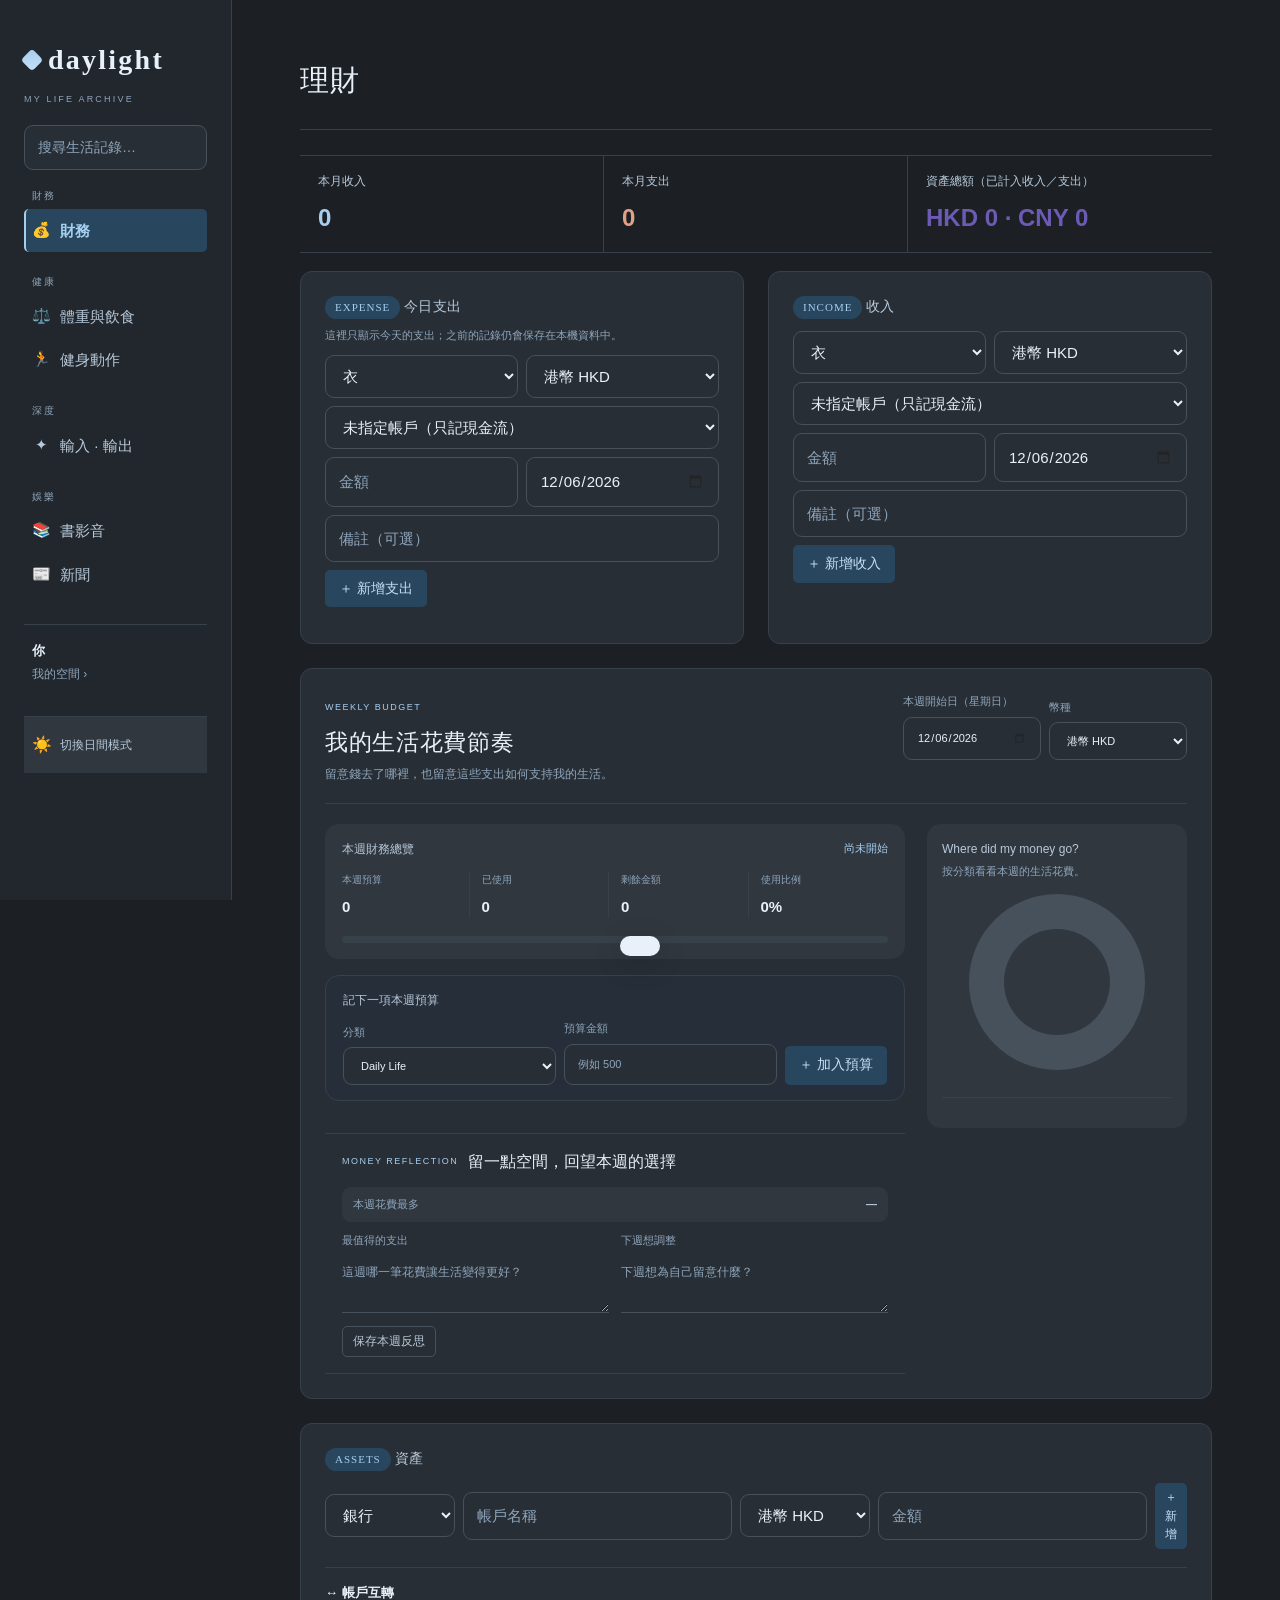
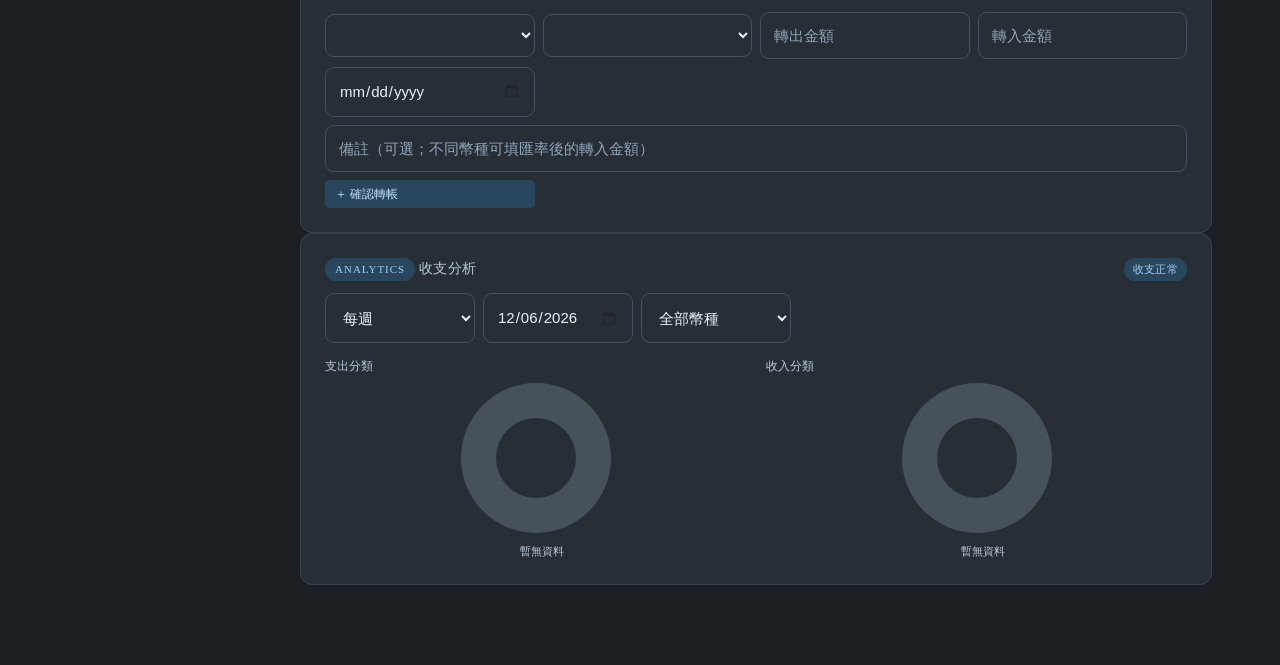
==== commit 97826a67: "Enable assigning training plans to calendar dates" ====
--- a/index.html
+++ b/index.html
@@ -5,6 +5,75 @@
 <meta name="viewport" content="width=device-width, initial-scale=1" />
 <title>daylight · 我的生活檔案</title>
 <link rel="stylesheet" href="assets/workspace.css" />
+<style>
+  /* 健康／運動動作庫 */
+  .exercise-library{margin-top:18px;border-top:1px solid var(--line-soft);padding-top:14px}
+  .exercise-library summary{cursor:pointer;color:var(--accent);font-size:13px;list-style:none;display:flex;align-items:center;gap:8px}
+  .exercise-library summary::-webkit-details-marker{display:none}.exercise-library summary:before{content:'＋';font-size:16px}.exercise-library[open] summary:before{content:'−'}
+  .exercise-library summary span{color:var(--ink-3);font-size:11px}
+  .exercise-library-tools{display:grid;grid-template-columns:minmax(0,1fr) 120px 120px;gap:8px;margin-top:14px}
+  .exercise-library-tools input,.exercise-library-tools select{min-width:0}
+  .exercise-library-note{color:var(--ink-3);font-size:10px;line-height:1.6;margin:10px 0}
+  .exercise-library-list{display:grid;grid-template-columns:repeat(2,minmax(0,1fr));gap:8px}
+  .exercise-library-item{padding:11px 12px;border:1px solid var(--line-soft);border-radius:10px;background:var(--surface-2)}
+  .exercise-library-item-head{display:flex;justify-content:space-between;align-items:flex-start;gap:8px}.exercise-library-item strong{font-size:13px;font-weight:600}
+  .exercise-library-item small{display:block;color:var(--ink-3);font-size:10px;line-height:1.5;margin-top:3px}
+  .exercise-library-item p{color:var(--ink-2);font-size:11px;line-height:1.6;margin:8px 0}
+  .exercise-library-use{color:var(--accent);font-size:11px;white-space:nowrap}.exercise-library-empty{color:var(--ink-3);font-size:11px;padding:14px 0}
+  @media(max-width:600px){.exercise-library-tools,.exercise-library-list{grid-template-columns:1fr}.exercise-library-tools select{width:100%}}
+</style>
+<style>
+  /* 動作庫：圖片優先、文字保持可讀；圖片載入失敗時保留簡潔佔位 */
+  .exercise-library-list{align-items:stretch}
+  .exercise-library-item{display:grid;grid-template-columns:74px minmax(0,1fr);gap:11px;min-height:96px;padding:10px}
+  .exercise-library-media{width:74px;height:74px;border-radius:9px;overflow:hidden;background:var(--surface);border:1px solid var(--line-soft);display:grid;place-items:center;color:var(--accent);font-size:24px;align-self:start}
+  .exercise-library-media img{display:block;width:100%;height:100%;object-fit:cover}
+  .exercise-library-media.no-image{font-size:21px;opacity:.8}
+  .exercise-library-copy{min-width:0}
+  .exercise-library-item-head{min-width:0}
+  .exercise-library-actions{display:flex;align-items:center;gap:8px;white-space:nowrap}
+  .exercise-library-favorite{color:var(--ink-3);font-size:15px;line-height:1}.exercise-library-favorite.active{color:var(--accent)}
+  .exercise-library-item p{margin:7px 0 0}
+  .exercise-library-item p:before{content:'操作重點　';color:var(--accent);font-size:10px;letter-spacing:.04em}
+  .exercise-library-source{margin-top:8px;color:var(--ink-3);font-size:10px}
+  .exercise-library-source a{color:inherit;text-decoration:underline;text-underline-offset:2px}
+  @media(max-width:600px){.exercise-library-item{grid-template-columns:64px minmax(0,1fr)}.exercise-library-media{width:64px;height:64px}}
+</style>
+<style>
+  /* 書影音：收藏檔案頁，不再使用獨立的品牌面板 */
+  .media-archive{max-width:1120px;margin:0 auto}
+  .media-sidebar{display:flex;align-items:center;gap:6px;margin:0 0 34px;padding:0 0 13px;border:0;border-bottom:1px solid var(--line-soft);border-radius:0;background:transparent;overflow-x:auto}
+  .media-side-brand{display:none}
+  .media-side-item{display:flex;align-items:center;gap:6px;padding:7px 10px;border:1px solid transparent;border-radius:999px;background:transparent;color:var(--ink-2);font-size:12px;white-space:nowrap}
+  .media-side-item:hover{background:var(--surface-2);color:var(--ink-1)}
+  .media-side-item.active{background:var(--accent-bg);border-color:var(--accent-2);color:var(--accent);font-weight:600}
+  .media-side-item span{font-size:10px;color:var(--ink-3)}
+  .media-side-heading{margin-left:auto;padding-left:14px;border-left:1px solid var(--line-soft);color:var(--ink-3);font-size:10px;white-space:nowrap}
+  .media-archive-main{padding:0 2px}
+  .media-toolbar{display:grid;grid-template-columns:minmax(0,1fr) 130px auto;gap:10px;margin-bottom:30px}
+  .media-toolbar select,.media-toolbar .media-add-btn{min-height:40px}
+  .media-search input{height:40px;border:1px solid var(--line);border-radius:9px;background:var(--surface);padding-left:13px}
+  .media-archive-title-row{align-items:flex-end;margin-top:0;padding-bottom:22px;border-bottom:1px solid var(--line-soft)}
+  .media-archive-kicker{font-size:11px;letter-spacing:1.8px;color:var(--accent);font-weight:600}
+  .media-archive-title{margin-top:7px;font-family:var(--font-serif);font-size:clamp(32px,4vw,44px);font-weight:500;letter-spacing:.02em}
+  .media-archive-sub{margin-top:8px;font-size:12px;color:var(--ink-3)}
+  .media-statline{gap:20px;padding-bottom:4px;color:var(--ink-3);font-size:11px}
+  .media-statline strong{color:var(--ink-1);font-family:var(--font-ui);font-size:17px;font-weight:600}
+  .media-filter-tabs{margin-top:20px;padding-bottom:10px;border-bottom:0;gap:7px}
+  .media-filter-tab{border:1px solid transparent;border-radius:999px;padding:7px 12px;color:var(--ink-2)}
+  .media-filter-tab:hover,.media-filter-tab.active{background:var(--surface-2);color:var(--accent);font-weight:600}
+  .media-status-tabs{gap:16px;padding:0 0 13px;border-bottom:1px solid var(--line-soft);color:var(--ink-3)}
+  .media-status-tab.active{color:var(--ink-1)}
+  .media-table{margin-top:0;border-top:0}
+  .media-table-header{background:transparent;color:var(--ink-3);border-bottom:1px solid var(--line)}
+  .media-table-row{min-height:86px;background:var(--surface);border-bottom:1px solid var(--line-soft)}
+  .media-table-row:hover{background:var(--surface-2)}
+  .media-primary-title{font-family:var(--font-serif);font-size:16px;font-weight:500}
+  .media-rating-cell{color:var(--warm)}
+  .media-editor{border-radius:14px;box-shadow:0 18px 60px rgba(35,66,96,.18),0 0 0 100vmax rgba(22,32,42,.24)}
+  @media(max-width:900px){.media-toolbar{grid-template-columns:minmax(0,1fr) auto}.media-toolbar select{grid-column:1}.media-toolbar .media-add-btn{grid-column:2;grid-row:1}.media-side-heading{display:none}.media-archive-title-row{display:flex}}
+  @media(max-width:600px){.media-toolbar{display:flex;flex-wrap:wrap}.media-search{flex-basis:100%}.media-toolbar select{flex:1}.media-toolbar .media-add-btn{flex:1}.media-archive-title-row{display:block}.media-statline{margin-top:18px}}
+</style>
 <style>
   /* ========== 設計系統 ========== */
   :root{
@@ -908,7 +977,7 @@
   }
   .wl-progress .lbl{font-weight:600;color:var(--ink-1)}
 
-  .wl-grid{display:grid;grid-template-columns:1fr 1fr;gap:18px}
+  .wl-grid{display:grid;grid-template-columns:1fr;gap:18px}
   .wl-grid-3{display:grid;grid-template-columns:1fr 1fr 1fr;gap:14px}
 
   .wl-checklist{display:flex;flex-direction:column;gap:6px;margin-top:8px}
@@ -1222,6 +1291,101 @@
   body.dark .travel-map-pin:not(.selected):not(.has-travelled):not(.has-lived):not(.has-business){background:transparent}
   @media(max-width:620px){.travel-map-canvas{min-height:300px}.travel-map-pin{font-size:10px;padding:3px 5px;gap:4px}.travel-map-dot{width:8px;height:8px;flex-basis:8px}}
 </style>
+<style>
+  /* 輸入 · 輸出：安靜的閱讀與思考檔案，不做成資訊流或任務面板 */
+  .deep-archive{max-width:1120px;margin:0 auto}
+  .deep-intro{padding:6px 0 24px;border-bottom:1px solid var(--line-soft)}
+  .deep-intro h1{margin:8px 0 6px;font-family:"Apple Color Emoji","KaiTi","STKaiti","DFKai-SB",serif;font-size:34px;font-weight:500;letter-spacing:.03em}
+  .deep-intro p{margin:0;color:var(--ink-3);font-size:14px;line-height:1.8}
+  .deep-modebar{display:flex;gap:5px;margin:18px 0 20px;border-bottom:1px solid var(--line-soft)}
+  .deep-modebar button{padding:9px 13px;border-bottom:2px solid transparent;color:var(--ink-3);font-size:12px}
+  .deep-modebar button:hover,.deep-modebar button.active{color:var(--accent);border-bottom-color:var(--accent)}
+  .deep-main-grid{display:grid;grid-template-columns:minmax(0,1fr) 300px;gap:26px;align-items:start}
+  .deep-section-heading{display:flex;justify-content:space-between;align-items:baseline;gap:12px;margin:0 0 13px}
+  .deep-section-heading h2{margin:0;font-family:"Apple Color Emoji","KaiTi","STKaiti","DFKai-SB",serif;font-size:23px;font-weight:500}
+  .deep-section-heading span{color:var(--ink-3);font-size:11px}
+  .deep-recommendations{display:flex;flex-direction:column;gap:9px}
+  .deep-recommendation{display:grid;grid-template-columns:34px minmax(0,1fr) auto;gap:13px;align-items:start;padding:15px 0;border-top:1px solid var(--line-soft);cursor:pointer}
+  .deep-recommendation:last-child{border-bottom:1px solid var(--line-soft)}
+  .deep-recommendation:hover .deep-recommendation-title{color:var(--accent)}
+  .deep-recommendation-index{color:var(--accent);font-family:Georgia,serif;font-size:14px;padding-top:2px}
+  .deep-recommendation-title{font-size:15px;line-height:1.5;transition:color .15s}
+  .deep-recommendation-meta{margin-top:5px;color:var(--ink-3);font-size:11px}
+  .deep-recommendation-desc{margin-top:5px;color:var(--ink-2);font-size:12px;line-height:1.65}
+  .deep-recommendation-action{align-self:center;color:var(--accent);font-size:11px;white-space:nowrap}.deep-recommendation-actions{display:flex;align-items:center;gap:9px}.deep-recommendation-read{color:var(--ink-2);font-size:11px;white-space:nowrap;text-decoration:underline;text-underline-offset:3px}.deep-recommendation-read:hover{color:var(--accent)}
+  .deep-empty{padding:22px 0;color:var(--ink-3);font-size:12px;border-top:1px solid var(--line-soft);border-bottom:1px solid var(--line-soft)}
+  .deep-side-note{padding:17px 0;border-top:1px solid var(--line-soft);border-bottom:1px solid var(--line-soft)}
+  .deep-side-note h3{margin:0 0 6px;font-family:"Apple Color Emoji","KaiTi","STKaiti","DFKai-SB",serif;font-size:17px;font-weight:500}
+  .deep-side-note p{margin:0;color:var(--ink-3);font-size:12px;line-height:1.8}
+  .deep-prompt-box{margin-top:17px;padding:16px;background:var(--surface-mint);border-left:2px solid var(--accent)}
+  .deep-prompt-box .label{color:var(--accent);font-size:10px;letter-spacing:1.4px}
+  .deep-prompt-box blockquote{margin:9px 0 13px;font-family:"Apple Color Emoji","KaiTi","STKaiti","DFKai-SB",serif;font-size:16px;line-height:1.7}
+  .deep-prompt-box button{color:var(--accent);font-size:12px}
+  .deep-session{margin-top:31px;padding-top:23px;border-top:1px solid var(--line-soft)}
+  .deep-session[hidden]{display:none}
+  .deep-session-head{display:flex;justify-content:space-between;align-items:flex-start;gap:15px;margin-bottom:17px}
+  .deep-session-head h2{margin:5px 0 4px;font-family:"Apple Color Emoji","KaiTi","STKaiti","DFKai-SB",serif;font-size:25px;font-weight:500}
+  .deep-session-head p{margin:0;color:var(--ink-3);font-size:11px}
+  .deep-session-meta{color:var(--accent);font-size:11px;text-align:right;white-space:nowrap}
+  .deep-steps{display:grid;grid-template-columns:repeat(4,1fr);gap:7px;margin-bottom:14px}
+  .deep-step{padding:10px 11px;border-top:2px solid var(--line);color:var(--ink-3);font-size:11px}
+  .deep-step.active{border-color:var(--accent);color:var(--accent)}
+  .deep-step small{display:block;margin-top:2px;font-size:10px;color:var(--ink-3)}
+  .deep-step-panel{display:none}
+  .deep-step-panel.active{display:block}
+  .deep-step-panel textarea{width:100%;min-height:125px;border:0;border-bottom:1px solid var(--line);border-radius:0;background:transparent;outline:0;padding:12px 0;font-size:14px;line-height:1.8;resize:vertical}
+  .deep-step-panel textarea:focus{border-color:var(--accent)}
+  .deep-step-prompt{margin:0 0 7px;color:var(--ink-2);font-size:12px;line-height:1.7}
+  .deep-session-actions{display:flex;justify-content:space-between;gap:10px;margin-top:14px}
+  .deep-self-assessment{display:flex;flex-wrap:wrap;gap:7px;margin-top:11px}
+  .deep-self-assessment button{padding:6px 9px;border:1px solid var(--line);border-radius:99px;color:var(--ink-2);font-size:11px}
+  .deep-self-assessment button.active{border-color:var(--accent);background:var(--accent-bg);color:var(--accent)}
+  .deep-output-type{display:flex;align-items:center;gap:9px;flex-wrap:wrap;margin-bottom:4px;color:var(--ink-3);font-size:11px}
+  .deep-output-type label{display:flex;align-items:center;gap:5px}.deep-output-type input{width:70px;min-width:0;padding:5px 7px;font-size:11px}
+  .deep-output-type select{max-width:190px}
+  .deep-queue{margin-top:31px;padding-top:23px;border-top:1px solid var(--line-soft)}
+  .deep-queue details{border-top:1px solid var(--line-soft);border-bottom:1px solid var(--line-soft)}
+  .deep-queue summary{padding:13px 0;color:var(--accent);font-size:12px;cursor:pointer}
+  .deep-queue-form{display:grid;grid-template-columns:1.3fr .8fr 1fr 1fr;gap:8px;padding:2px 0 14px}
+  .deep-queue-form .wide{grid-column:span 2}
+  .deep-queue-form button{grid-column:4}
+  .deep-queue-list{display:flex;flex-direction:column;margin-top:9px}
+  .deep-queue-row{display:flex;justify-content:space-between;gap:12px;padding:10px 0;border-bottom:1px solid var(--line-soft);font-size:12px}
+  .deep-queue-row small{display:block;color:var(--ink-3);margin-top:3px}
+  .deep-queue-row .deep-queue-actions{display:flex;align-items:center;gap:8px;white-space:nowrap}
+  .deep-queue-row button{color:var(--accent);font-size:11px}.deep-queue-row button:last-child{color:var(--ink-3)}
+  .deep-history{margin-top:31px;padding-top:23px;border-top:1px solid var(--line-soft)}
+  .deep-history-month{margin:20px 0 7px;color:var(--accent);font-family:Georgia,serif;font-size:13px;letter-spacing:.08em}
+  .deep-history-item{display:grid;grid-template-columns:72px 1fr auto;gap:12px;padding:13px 0;border-top:1px solid var(--line-soft);cursor:pointer}
+  .deep-history-item:hover .deep-history-title{color:var(--accent)}
+  .deep-history-date{color:var(--ink-3);font-size:11px}.deep-history-title{font-size:13px}.deep-history-summary{margin-top:4px;color:var(--ink-2);font-size:11px;line-height:1.6}.deep-history-output{color:var(--accent);font-size:11px;white-space:nowrap}
+  .deep-today-teaser{margin-top:24px;padding:17px 19px;border-left:2px solid var(--accent);background:var(--surface-mint)}
+  .deep-today-head{display:flex;justify-content:space-between;align-items:baseline;gap:10px}.deep-today-head strong{font-family:"Apple Color Emoji","KaiTi","STKaiti","DFKai-SB",serif;font-size:17px;font-weight:500}.deep-today-head span{color:var(--accent);font-size:11px}
+  .deep-today-idea{margin:8px 0;color:var(--ink-2);font-size:12px;line-height:1.7}.deep-today-actions{display:flex;align-items:center;gap:12px}.deep-today-actions small{color:var(--ink-3);font-size:11px}
+  .deep-weekly{margin-top:24px}.deep-weekly-metrics{display:flex;gap:20px;padding:12px 0;border-top:1px solid var(--line-soft);border-bottom:1px solid var(--line-soft)}.deep-weekly-metrics div{display:flex;flex-direction:column;gap:3px}.deep-weekly-metrics span{color:var(--ink-3);font-size:10px}.deep-weekly-metrics strong{font-size:17px;font-weight:500;color:var(--accent)}.deep-weekly textarea{width:100%;min-height:54px;margin-top:12px;padding:7px 0;border:0;border-bottom:1px solid var(--line);border-radius:0;background:transparent;resize:vertical;outline:0;font-size:12px;line-height:1.7}.deep-weekly textarea:focus{border-color:var(--accent)}
+  @media(max-width:850px){.deep-main-grid{grid-template-columns:1fr}.deep-side-note{margin-top:10px}.deep-queue-form{grid-template-columns:1fr 1fr}.deep-queue-form .wide,.deep-queue-form button{grid-column:auto}}
+  @media(max-width:600px){.deep-intro h1{font-size:29px}.deep-recommendation{grid-template-columns:27px minmax(0,1fr)}.deep-recommendation-action{grid-column:2;justify-self:start}.deep-steps{grid-template-columns:1fr 1fr}.deep-history-item{grid-template-columns:58px 1fr}.deep-history-output{grid-column:2}.deep-queue-form{grid-template-columns:1fr}.deep-queue-form .wide,.deep-queue-form button{grid-column:auto}.deep-weekly-metrics{gap:12px;justify-content:space-between}}
+  /* 統一所有表單外觀，避免未指定 type 的 input 退回瀏覽器原生灰色樣式 */
+  input:not([type="file"]):not([type="checkbox"]):not([type="radio"]):not([type="range"]),textarea,select{color:var(--ink-1);background:var(--surface);border-color:var(--line);border-radius:9px}
+  input:not([type="file"]):not([type="checkbox"]):not([type="radio"]):not([type="range"])::placeholder,textarea::placeholder{color:var(--ink-3);opacity:1}
+  .deep-queue details summary{list-style:none}.deep-queue details summary::-webkit-details-marker{display:none}.deep-queue details summary:before{content:'＋';display:inline-block;width:18px;color:var(--accent);font-size:15px}.deep-queue details[open] summary:before{content:'−'}
+  .deep-queue-form{font-size:13px}.deep-queue-form input,.deep-queue-form select{min-height:42px;font-size:13px}.deep-queue-form .btn{min-height:42px;justify-content:center;font-size:13px}
+  body.dark input:not([type="file"]):not([type="checkbox"]):not([type="radio"]):not([type="range"]),body.dark textarea,body.dark select{background:var(--surface);color:var(--ink-1);border-color:var(--line)}
+  .fitness-plan-panel{margin-bottom:20px;padding-bottom:18px;border-bottom:1px solid var(--line-soft)}
+  .fitness-plan-head{display:flex;align-items:center;justify-content:space-between;gap:12px;margin-bottom:10px}.fitness-plan-head strong{font-family:"Apple Color Emoji","KaiTi","STKaiti","DFKai-SB",serif;font-size:18px;font-weight:500}.fitness-plan-head span{color:var(--ink-3);font-size:11px}
+  .fitness-plan-create{display:grid;grid-template-columns:minmax(0,1fr) auto;gap:7px;margin-bottom:12px}.fitness-plan-create input{min-width:0}.fitness-plan-list{display:flex;flex-direction:column;gap:9px}
+  .fitness-plan{padding:12px 13px;border:1px solid var(--line-soft);border-radius:10px;background:var(--surface-2)}.fitness-plan-title{display:flex;justify-content:space-between;align-items:center;gap:10px}.fitness-plan-title strong{font-size:14px;font-weight:600}.fitness-plan-actions{display:flex;gap:8px}.fitness-plan-actions button{font-size:11px;color:var(--accent)}.fitness-plan-actions button:last-child{color:var(--ink-3)}
+  .fitness-plan-exercises{display:flex;flex-direction:column;gap:5px;margin:9px 0}.fitness-plan-exercise{display:flex;align-items:center;gap:8px;padding:7px 0;border-top:1px solid var(--line-soft);font-size:12px}.fitness-plan-exercise span{flex:1;min-width:0}.fitness-plan-exercise small{color:var(--ink-3);white-space:nowrap}.fitness-plan-exercise button{color:var(--ink-3);font-size:11px}
+  .fitness-calendar-panel{margin-bottom:22px;padding-bottom:20px;border-bottom:1px solid var(--line-soft)}.fitness-calendar-head{display:flex;align-items:center;justify-content:space-between;gap:14px;margin-bottom:12px}.fitness-calendar-head strong{display:block;font-family:"Apple Color Emoji","KaiTi","STKaiti","DFKai-SB",serif;font-size:19px;font-weight:500}.fitness-calendar-head span{display:block;margin-top:3px;color:var(--ink-3);font-size:11px}.fitness-calendar-nav{display:flex;align-items:center;gap:8px}.fitness-calendar-nav button{width:27px;height:27px;border:1px solid var(--line);border-radius:50%;background:transparent;color:var(--ink-2);font-size:18px;line-height:1}.fitness-calendar-nav button:hover{border-color:var(--accent);color:var(--accent)}.fitness-calendar-nav b{min-width:84px;text-align:center;font-size:12px;font-weight:500;color:var(--ink-1)}.fitness-today-plan{min-height:44px;margin-bottom:13px;padding:10px 13px;border-left:2px solid var(--accent);background:var(--surface-mint);font-size:12px}.fitness-today-plan strong{color:var(--accent);font-weight:600}.fitness-today-plan span{display:block;margin-top:4px;color:var(--ink-2);line-height:1.6}.fitness-today-plan.is-rest{border-left-color:var(--line);background:transparent;color:var(--ink-3)}.fitness-calendar-weekdays,.fitness-calendar-grid{display:grid;grid-template-columns:repeat(7,minmax(0,1fr));gap:5px}.fitness-calendar-weekdays{margin-bottom:5px;color:var(--ink-3);font-size:10px;text-align:center}.fitness-calendar-day{min-height:70px;padding:7px;border:1px solid var(--line-soft);border-radius:8px;background:var(--surface-2);overflow:hidden;cursor:pointer;transition:border-color .15s,background .15s}.fitness-calendar-day:hover{border-color:var(--accent)}.fitness-calendar-day.is-empty{border-color:transparent;background:transparent}.fitness-calendar-day.is-outside{opacity:.45}.fitness-calendar-day.is-today{border-color:var(--accent);box-shadow:inset 0 0 0 1px var(--accent)}.fitness-calendar-day.is-selected{border-color:var(--accent-2);background:var(--accent-bg);box-shadow:inset 0 0 0 1px var(--accent-2)}.fitness-calendar-day b{font-size:11px;font-weight:600}.fitness-calendar-day.is-today b,.fitness-calendar-day.is-selected b{color:var(--accent)}.fitness-calendar-plans{display:flex;flex-direction:column;gap:3px;margin-top:7px}.fitness-calendar-plan{padding:3px 5px;border-left:3px solid var(--accent);border-radius:3px;background:var(--surface-mint);color:var(--ink-2);font-size:10px;line-height:1.25;white-space:nowrap;overflow:hidden;text-overflow:ellipsis}.fitness-plan-days{display:flex;align-items:center;gap:5px;flex-wrap:wrap;margin-top:10px;color:var(--ink-3);font-size:10px}.fitness-plan-days-label{margin-right:2px}.fitness-plan-day{width:25px;height:25px;border:1px solid var(--line);border-radius:50%;background:transparent;color:var(--ink-2);font-size:10px}.fitness-plan-day.active{border-color:var(--accent);background:var(--accent-bg);color:var(--accent);font-weight:600}
+  .fitness-plan-specific-date{display:flex;align-items:center;gap:7px;flex-wrap:wrap;margin-top:9px}.fitness-plan-specific-date input{max-width:155px;padding:7px 9px;font-size:11px}.fitness-plan-specific-date button{color:var(--accent);font-size:11px}.fitness-plan-date-list{display:flex;gap:5px;flex-wrap:wrap;margin-top:7px}.fitness-plan-date{display:inline-flex;align-items:center;gap:5px;padding:4px 7px;border:1px solid var(--line-soft);border-radius:99px;color:var(--ink-2);font-size:10px}.fitness-plan-date button{color:var(--ink-3);font-size:10px}
+  .fitness-calendar-assign{display:flex;align-items:center;justify-content:space-between;gap:14px;margin-top:14px;padding:11px 13px;border:1px solid var(--line-soft);border-radius:10px;background:var(--surface-2)}.fitness-calendar-assign strong{display:block;color:var(--ink-1);font-size:12px;font-weight:600}.fitness-calendar-assign span{display:block;margin-top:3px;color:var(--ink-3);font-size:10px}.fitness-calendar-assign-form{display:flex;align-items:center;gap:6px;flex-wrap:wrap;justify-content:flex-end}.fitness-calendar-assign-form input,.fitness-calendar-assign-form select{min-height:34px;padding:7px 9px;font-size:11px}.fitness-calendar-assign-form input{width:145px}.fitness-calendar-assign-form select{min-width:145px}
+  .fitness-plan-add{display:grid;grid-template-columns:minmax(0,1.5fr) .7fr .7fr .8fr auto;gap:6px;align-items:center;margin-top:10px}.fitness-plan-add input,.fitness-plan-add select{min-width:0;font-size:11px;padding:8px 9px}.fitness-plan-add button{white-space:nowrap}.fitness-plan-empty{padding:8px 0;color:var(--ink-3);font-size:11px}.fitness-plan-list-empty{padding:13px 0;color:var(--ink-3);font-size:12px;border-top:1px solid var(--line-soft)}
+  .workout-form{grid-template-columns:minmax(150px,1.35fr) minmax(125px,1fr) repeat(4,minmax(80px,.8fr)) auto;align-items:center}.workout-form input,.workout-form select{min-width:0}
+  .exercise-library-scenes{display:flex;gap:6px;flex-wrap:wrap;margin:12px 0 2px}.exercise-library-scenes button{padding:6px 10px;border:1px solid var(--line);border-radius:99px;background:transparent;color:var(--ink-2);font-size:11px}.exercise-library-scenes button:hover,.exercise-library-scenes button.active{border-color:var(--accent);background:var(--accent-bg);color:var(--accent)}
+  @media(max-width:1050px){.workout-form{grid-template-columns:1fr 1fr 1fr 1fr}.workout-form .btn{grid-column:1/-1;justify-self:start}}
+  @media(max-width:680px){.fitness-plan-add{grid-template-columns:1fr 1fr}.fitness-plan-add select:first-child{grid-column:1/-1}.fitness-plan-add button{grid-column:1/-1;justify-self:start}}
+  @media(max-width:600px){.fitness-calendar-head{align-items:flex-start}.fitness-calendar-head span{max-width:180px}.fitness-calendar-day{min-height:62px;padding:6px}.fitness-calendar-plan{font-size:9px;padding:3px}.fitness-calendar-nav b{min-width:72px}.fitness-calendar-assign{display:block}.fitness-calendar-assign-form{justify-content:flex-start;margin-top:9px}.fitness-calendar-assign-form input,.fitness-calendar-assign-form select{flex:1;min-width:0;width:auto}}
+</style>
 </head>
 <body>
 <div class="app">
@@ -1242,10 +1406,13 @@
       <div class="nav-title nav-group-title">財務</div>
       <div class="nav-item active" data-go="finance"><span class="nav-ico">💰</span>財務<span class="nav-key">1</span></div>
       <div class="nav-title nav-group-title">健康</div>
-      <div class="nav-item" data-go="weightloss"><span class="nav-ico">🌿</span>健康<span class="nav-key">2</span></div>
+      <div class="nav-item" data-go="weightloss"><span class="nav-ico">⚖️</span>體重與飲食<span class="nav-key">2</span></div>
+      <div class="nav-item" data-go="fitness"><span class="nav-ico">🏃</span>健身動作<span class="nav-key">3</span></div>
+      <div class="nav-title nav-group-title">深度</div>
+      <div class="nav-item" data-go="deep"><span class="nav-ico">✦</span>輸入 · 輸出<span class="nav-key">5</span></div>
       <div class="nav-title nav-group-title">娛樂</div>
-      <div class="nav-item" data-go="media"><span class="nav-ico">📚</span>書影音<span class="nav-key">3</span></div>
-      <div class="nav-item" data-go="news"><span class="nav-ico">📰</span>新聞<span class="nav-key">4</span></div>
+      <div class="nav-item" data-go="media"><span class="nav-ico">📚</span>書影音<span class="nav-key">6</span></div>
+      <div class="nav-item" data-go="news"><span class="nav-ico">📰</span>新聞<span class="nav-key">7</span></div>
     </nav>
 
     <div class="space-card" id="spaceCard">
@@ -1309,6 +1476,46 @@
         </div>
         <div class="moments-list" id="momentsList"></div>
       </div>
+      <div class="deep-today-teaser">
+        <div class="deep-today-head"><strong>✦ 今日 · 輸入輸出</strong><span id="todayDeepMinutes">還沒有留下記錄</span></div>
+        <div class="deep-today-idea" id="todayDeepIdea">今天還沒有留時間給自己的腦袋。</div>
+        <div class="deep-today-actions"><button class="btn btn-mini" id="todayDeepStart">開始 20 分鐘</button><small id="todayDeepOutput">慢慢讀，想一想，再用自己的話說出來。</small></div>
+      </div>
+    </section>
+
+    <!-- ===== 輸入 · 輸出：深度閱讀與思考檔案 ===== -->
+    <section class="section" id="sec-deep" aria-hidden="true">
+      <div class="deep-archive">
+        <div class="deep-intro"><div class="eyebrow">INPUT · RECALL · THINK · OUTPUT</div><h1>輸入 · 輸出</h1><p>每天留一點時間，好好讀、好好想、好好說。</p></div>
+        <div class="deep-modebar" id="deepModebar"><button class="active" data-deep-mode="explore">探索</button><button data-deep-mode="queue">我的收藏</button><button data-deep-mode="random">隨機</button></div>
+        <div class="deep-main-grid">
+          <div>
+            <div class="deep-section-heading"><h2>今日輸入</h2><span>每日輪換不同主題</span></div>
+            <div class="deep-recommendations" id="deepRecommendations"></div>
+            <div class="deep-prompt-box" id="deepPromptBox"><div class="label">GIVE ME SOMETHING TO THINK ABOUT</div><blockquote id="deepPromptText">今天想點什麼？</blockquote><button id="deepPromptButton" type="button">給我一個值得想的問題 →</button></div>
+            <div class="deep-session" id="deepSession" hidden>
+              <div class="deep-session-head"><div><div class="eyebrow">FOCUS SESSION</div><h2 id="deepSessionTitle">—</h2><p id="deepSessionSource">—</p></div><div class="deep-session-meta" id="deepSessionMeta">—</div></div>
+              <div class="deep-steps" id="deepSteps"><div class="deep-step active" data-deep-step="recall">01 · Recall<small>我記得什麼？</small></div><div class="deep-step" data-deep-step="think">02 · Think<small>我怎麼看？</small></div><div class="deep-step" data-deep-step="output">03 · Output<small>說清楚它</small></div><div class="deep-step" data-deep-step="done">04 · 留下<small>保存這次思考</small></div></div>
+              <div class="deep-step-panel active" data-deep-panel="recall"><p class="deep-step-prompt">先不要重新打開材料。你還記得什麼？可以寫下三件事，或自由記錄。</p><textarea id="deepRecall" placeholder="我記住的三件事……"></textarea></div>
+              <div class="deep-step-panel" data-deep-panel="think"><p class="deep-step-prompt">哪一點最有意思？你同意或不同意什麼？它讓你想到什麼？</p><textarea id="deepThoughts" placeholder="我怎麼看……"></textarea></div>
+              <div class="deep-step-panel" data-deep-panel="output"><div class="deep-output-type"><span>今天想怎樣輸出？</span><select id="deepOutputType"><option>150–300 字短寫作</option><option>Summary</option><option>Opinion</option><option>Explain it simply</option><option>2 分鐘口頭表達</option><option>自由輸出</option></select><label>實際分鐘 <input id="deepActualMinutes" type="number" min="1" placeholder="可選" /></label></div><textarea id="deepOutput" placeholder="不用看材料，用自己的話說清楚……"></textarea><div class="deep-self-assessment" id="deepSelfAssessment"><button type="button" data-assessment="clear">🟢 我能清楚解釋</button><button type="button" data-assessment="messy">🟡 我理解，但表達還有點亂</button><button type="button" data-assessment="unclear">🔴 我還沒有完全理解</button></div></div>
+              <div class="deep-step-panel" data-deep-panel="done"><p class="deep-step-prompt">這次輸入會留下在你的思考檔案裡。之後可以回來看，不需要打卡或追趕。</p><div class="deep-session-actions"><button class="btn btn-ghost" id="deepSessionBack">回到上一步</button><button class="btn" id="deepSessionSave">保存這次思考</button></div></div>
+              <div class="deep-session-actions" id="deepStepActions"><button class="btn btn-ghost" id="deepSessionCancel">先放著</button><button class="btn btn-mini" id="deepSessionNext">下一步 →</button></div>
+            </div>
+            <div class="deep-queue">
+              <div class="deep-section-heading"><h2>Personal Queue</h2><span id="deepQueueCount">0</span></div>
+              <details><summary>加入一篇文章、一本書、影片或一個問題</summary><div class="deep-queue-form"><input id="deepQueueTitle" class="wide" placeholder="標題" /><select id="deepQueueType"><option>Article</option><option>Book</option><option>Video</option><option>Podcast</option><option>Question</option></select><input id="deepQueueTopic" placeholder="Topic，例如 Psychology" /><input id="deepQueueUrl" class="wide" placeholder="URL（可選）" /><input id="deepQueueMinutes" type="number" min="1" placeholder="預計分鐘" /><input id="deepQueueNote" placeholder="備註（可選）" /><button class="btn btn-mini" id="deepQueueAdd">保存到收藏</button></div></details>
+              <details class="deep-remote-details"><summary>載入外部 JSON（可選）</summary><div class="deep-queue-form"><input id="deepRemoteUrl" class="wide" placeholder="GitHub raw JSON URL" /><button class="btn btn-mini" id="deepRemoteLoad">載入推薦</button></div></details>
+              <div class="deep-queue-list" id="deepQueueList"></div>
+            </div>
+          </div>
+          <aside>
+            <div class="deep-side-note"><h3>慢一點。</h3><p>這裡每天只放少量內容。不追趕、不刷下一批，也不需要把每件事都完成。</p></div>
+            <div class="deep-side-note"><h3>我的方式</h3><p>Input → Recall → Think → Output<br />把看過的東西，慢慢變成自己的話。</p></div>
+          </aside>
+        </div>
+        <div class="deep-history"><div class="deep-section-heading"><h2>思考檔案</h2><span>過去留下的輸入與輸出</span></div><div id="deepHistoryList"></div></div>
+      </div>
     </section>
 
     <!-- ===== 日記：保存生活回憶 ===== -->
@@ -1374,8 +1581,8 @@
       </div>
 
       <div class="finance-summary">
-        <div class="finance-total income"><div class="label">本頁收入</div><div class="value" id="finTotalIncome">0</div></div>
-        <div class="finance-total expense"><div class="label">本頁支出</div><div class="value" id="finTotalExpense">0</div></div>
+        <div class="finance-total income"><div class="label">本月收入</div><div class="value" id="finTotalIncome">0</div></div>
+        <div class="finance-total expense"><div class="label">本月支出</div><div class="value" id="finTotalExpense">0</div></div>
           <div class="finance-total asset"><div class="label">資產總額（已計入收入／支出）</div><div class="value" id="finTotalAssets">0</div></div>
       </div>
 
@@ -1538,7 +1745,6 @@
     <section class="section" id="sec-media">
       <div class="media-archive">
         <aside class="card media-sidebar">
-          <div class="media-side-brand"><strong>Private Media<br>Archive</strong><span>我的私人書影音檔案</span></div>
           <button class="media-side-item active" data-media-view="all">▦ 全部記錄 <span id="mediaSideAll">0</span></button>
           <button class="media-side-item" data-media-view="calendar">▣ 觀看日曆</button>
           <button class="media-side-item" data-media-view="stats">↗ 統計圖</button>
@@ -1554,7 +1760,7 @@
             <select id="mediaSort" aria-label="排序"><option value="newest">最近新增</option><option value="title">名稱</option><option value="rating">評分</option><option value="progress">進度</option></select>
             <button class="btn media-add-btn" id="mediaOpenAdd">＋ 新增觀看</button>
           </div>
-          <div class="media-archive-title-row"><div><div class="media-archive-kicker">PRIVATE MEDIA ARCHIVE</div><div class="media-archive-title">書影音</div><div class="media-archive-sub" id="mediaArchiveSub">共 0 筆記錄 · 保存在此裝置</div></div><div class="media-statline"><span><strong id="mediaStatProgress">0</strong>進行中</span><span><strong id="mediaStatDone">0</strong>已完成</span><span><strong id="mediaStatWant">0</strong>想看</span></div></div>
+          <div class="media-archive-title-row"><div><div class="media-archive-kicker">我的收藏</div><div class="media-archive-title">書影音</div><div class="media-archive-sub" id="mediaArchiveSub">共 0 筆記錄 · 保存在此裝置</div></div><div class="media-statline"><span><strong id="mediaStatProgress">0</strong>進行中</span><span><strong id="mediaStatDone">0</strong>已完成</span><span><strong id="mediaStatWant">0</strong>想看</span></div></div>
           <div class="media-filter-tabs" id="mediaTypeTabs">
             <button class="media-filter-tab active" data-media-type="全部">▦ 全部</button><button class="media-filter-tab" data-media-type="書籍">▦ 書籍</button><button class="media-filter-tab" data-media-type="電影">▦ 電影</button><button class="media-filter-tab" data-media-type="影集">▦ 劇集</button><button class="media-filter-tab" data-media-type="播客">▦ 播客</button>
           </div>
@@ -1756,35 +1962,45 @@
         <div class="meal-log-history" id="wlMealHistory"></div>
       </div>
 
-      <!-- 飲食框架 + 一週訓練 -->
-      <div class="wl-grid" style="margin-top:18px">
-        <div class="card">
-          <div class="card-title">
-            <span><span class="badge">🍱 DIET</span> 飲食框架（愛吃星人友好版）</span>
-          </div>
-          <div class="wl-meal-table" id="wlMealTable"></div>
+    </section>
+
+    <!-- ===== 健身動作 ===== -->
+    <section class="section" id="sec-fitness">
+      <div class="page-header">
+        <div><h1>健身動作</h1><div class="sub">找動作、照著做，再記下今天動了多久。</div></div>
+      </div>
+      <div class="card fitness-page-card">
+        <div class="card-title"><span><span class="badge">🏃 TRAINING</span> 運動記錄</span></div>
+        <div class="fitness-calendar-panel">
+          <div class="fitness-calendar-head"><div><strong>訓練月曆</strong><span>看看今天練什麼，也安排接下來的節奏。</span></div><div class="fitness-calendar-nav"><button type="button" id="wlPlanCalendarPrev" aria-label="上個月">‹</button><b id="wlPlanCalendarLabel">—</b><button type="button" id="wlPlanCalendarNext" aria-label="下個月">›</button></div></div>
+          <div class="fitness-today-plan" id="wlTodayPlan"></div>
+          <div class="fitness-calendar-weekdays"><span>日</span><span>一</span><span>二</span><span>三</span><span>四</span><span>五</span><span>六</span></div>
+          <div class="fitness-calendar-grid" id="wlPlanCalendar"></div>
+          <div class="fitness-calendar-assign"><div><strong id="wlPlanSelectedDateLabel">選擇一個日期</strong><span>點擊月曆上的日期，再把訓練計劃放進那一天。</span></div><div class="fitness-calendar-assign-form"><input type="date" id="wlPlanAssignDate" /><select id="wlPlanAssignSelect"><option value="">選擇訓練計劃</option></select><button class="btn btn-mini" id="wlPlanAssign">＋ 加入這天</button></div></div>
         </div>
-
-        <div class="card">
-          <div class="card-title"><span><span class="badge">🏃 TRAINING</span> 運動記錄</span></div>
-          <div class="workout-form">
-            <select id="wlExerciseType"><option>步行</option><option>跑步</option><option>瑜伽</option><option>力量訓練</option><option>游泳</option><option>騎單車</option><option>跳舞</option><option>伸展</option><option>其他</option></select>
-            <input type="date" id="wlExerciseDate" />
-            <input type="number" min="1" id="wlExerciseMinutes" placeholder="運動分鐘" />
-            <button class="btn btn-mini" id="wlAddExercise">＋ 記錄運動</button>
-          </div>
-          <div class="exercise-records" id="wlExerciseRecords"></div>
+        <div class="fitness-plan-panel">
+          <div class="fitness-plan-head"><strong>我的訓練計劃</strong><span id="wlPlanCount">0 個計劃</span></div>
+          <div class="fitness-plan-create"><input id="wlPlanName" placeholder="例如：下肢日、上肢日、全身訓練…" /><button class="btn btn-mini" id="wlPlanAdd">＋ 建立計劃</button></div>
+          <div class="fitness-plan-list" id="wlTrainingPlans"></div>
         </div>
+        <div class="workout-form">
+          <select id="wlExerciseType"><option>步行</option><option>跑步</option><option>瑜伽</option><option>力量訓練</option><option>游泳</option><option>騎單車</option><option>跳舞</option><option>伸展</option><option>其他</option></select>
+          <input type="date" id="wlExerciseDate" />
+          <input type="number" min="1" id="wlExerciseSets" placeholder="組數（可選）" />
+          <input type="number" min="1" id="wlExerciseReps" placeholder="次數（可選）" />
+          <input type="number" min="0" step="0.5" id="wlExerciseWeight" placeholder="重量 kg（可選）" />
+          <input type="number" min="1" id="wlExerciseMinutes" placeholder="運動分鐘" />
+          <button class="btn btn-mini" id="wlAddExercise">＋ 記錄這次訓練</button>
+        </div>
+        <div class="exercise-records" id="wlExerciseRecords"></div>
+        <details class="exercise-library" id="wlExerciseLibraryDetails">
+          <summary>查看動作庫 <span>搜尋動作、肌群和器材</span></summary>
+          <div class="exercise-library-tools"><input type="search" id="wlExerciseSearch" placeholder="搜尋動作、肌群或器材…" /><select id="wlExerciseCategory"><option value="all">全部肌群</option><option>下肢</option><option>核心</option><option>上肢</option><option>有氧</option><option>伸展</option></select><select id="wlExerciseEquipment"><option value="all">全部器材</option><option>徒手</option><option>瑜伽墊</option><option>啞鈴</option><option>槓鈴</option><option>滑輪機</option><option>器械</option></select></div>
+          <div class="exercise-library-scenes" id="wlExerciseScenes"><button type="button" class="active" data-exercise-scene="all">全部</button><button type="button" data-exercise-scene="favorites">我的收藏</button><button type="button" data-exercise-scene="home">居家徒手</button><button type="button" data-exercise-scene="gym">健身房</button></div>
+          <div class="exercise-library-note">動作資料整理自公開運動資料庫的常見欄位；如動作引起疼痛，請停止並按自己的狀態調整。</div>
+          <div class="exercise-library-list" id="wlExerciseLibrary"></div>
+        </details>
       </div>
-
-      <!-- 飲食小貼士 -->
-      <div class="card" style="margin-top:18px">
-        <div class="card-title">
-          <span><span class="badge">💡 TIPS</span> 飲食小貼士</span>
-        </div>
-        <div class="wl-tips" id="wlTips"></div>
-      </div>
-
     </section>
 
     <!-- ===== 7. 復盤 ===== -->
@@ -1825,6 +2041,15 @@
       <div class="card mood-chart" style="margin-top:24px">
         <div class="card-title"><span class="badge">TREND</span> 近 14 日情緒趨勢</div>
         <div class="mood-chart-bar" id="moodChartBar"></div>
+      </div>
+
+      <div class="card deep-weekly">
+        <div class="card-title"><span class="badge">THE WEEK IN MIND</span> 本週的腦袋 <span id="deepWeekLabel" style="float:right;color:var(--ink-3);font-size:11px;font-weight:400"></span></div>
+        <div class="deep-weekly-metrics"><div><span>深度輸入</span><strong id="deepWeekMinutes">0 分鐘</strong></div><div><span>完成輸出</span><strong id="deepWeekOutputs">0 次</strong></div><div><span>留下內容</span><strong id="deepWeekItems">0 項</strong></div></div>
+        <textarea id="deepWeekThought" placeholder="本週最重要的一個想法……"></textarea>
+        <textarea id="deepWeekClear" placeholder="我現在可以講清楚的一件事……"></textarea>
+        <textarea id="deepWeekUnclear" placeholder="還沒有想清楚的一件事……"></textarea>
+        <button class="btn btn-mini" id="deepWeeklySave">保存本週思考</button>
       </div>
 
       <div class="card" style="margin-top:24px">
@@ -1874,6 +2099,60 @@
   body.dark .travel-map-mode button:hover{color:var(--bg)}
 </style>
 
+<style>
+  /* 健康／運動動作庫 */
+  .exercise-library{margin-top:18px;border-top:1px solid var(--line-soft);padding-top:14px}
+  .exercise-library summary{cursor:pointer;color:var(--accent);font-size:13px;list-style:none;display:flex;align-items:center;gap:8px}
+  .exercise-library summary::-webkit-details-marker{display:none}.exercise-library summary:before{content:'＋';font-size:16px}.exercise-library[open] summary:before{content:'−'}
+  .exercise-library summary span{color:var(--ink-3);font-size:11px}
+  .exercise-library-tools{display:grid;grid-template-columns:minmax(0,1fr) 120px;gap:8px;margin-top:14px}
+  .exercise-library-tools input,.exercise-library-tools select{min-width:0}
+  .exercise-library-note{color:var(--ink-3);font-size:10px;line-height:1.6;margin:10px 0}
+  .exercise-library-list{display:grid;grid-template-columns:repeat(2,minmax(0,1fr));gap:8px}
+  .exercise-library-item{padding:11px 12px;border:1px solid var(--line-soft);border-radius:10px;background:var(--surface-2)}
+  .exercise-library-item-head{display:flex;justify-content:space-between;align-items:flex-start;gap:8px}.exercise-library-item strong{font-size:13px;font-weight:600}
+  .exercise-library-item small{display:block;color:var(--ink-3);font-size:10px;line-height:1.5;margin-top:3px}
+  .exercise-library-item p{color:var(--ink-2);font-size:11px;line-height:1.6;margin:8px 0}
+  .exercise-library-use{color:var(--accent);font-size:11px;white-space:nowrap}.exercise-library-empty{color:var(--ink-3);font-size:11px;padding:14px 0}
+  @media(max-width:600px){.exercise-library-tools,.exercise-library-list{grid-template-columns:1fr}.exercise-library-tools select{width:100%}}
+</style>
+
+<style>
+  /* 書影音：收藏檔案頁，不再使用獨立的品牌面板 */
+  .media-archive{max-width:1120px;margin:0 auto}
+  .media-sidebar{display:flex;align-items:center;gap:6px;margin:0 0 34px;padding:0 0 13px;border:0;border-bottom:1px solid var(--line-soft);border-radius:0;background:transparent;overflow-x:auto}
+  .media-side-brand{display:none}
+  .media-side-item{display:flex;align-items:center;gap:6px;padding:7px 10px;border:1px solid transparent;border-radius:999px;background:transparent;color:var(--ink-2);font-size:12px;white-space:nowrap}
+  .media-side-item:hover{background:var(--surface-2);color:var(--ink-1)}
+  .media-side-item.active{background:var(--accent-bg);border-color:var(--accent-2);color:var(--accent);font-weight:600}
+  .media-side-item span{font-size:10px;color:var(--ink-3)}
+  .media-side-heading{margin-left:auto;padding-left:14px;border-left:1px solid var(--line-soft);color:var(--ink-3);font-size:10px;white-space:nowrap}
+  .media-archive-main{padding:0 2px}
+  .media-toolbar{display:grid;grid-template-columns:minmax(0,1fr) 130px auto;gap:10px;margin-bottom:30px}
+  .media-toolbar select,.media-toolbar .media-add-btn{min-height:40px}
+  .media-search input{height:40px;border:1px solid var(--line);border-radius:9px;background:var(--surface);padding-left:13px}
+  .media-archive-title-row{align-items:flex-end;margin-top:0;padding-bottom:22px;border-bottom:1px solid var(--line-soft)}
+  .media-archive-kicker{font-size:11px;letter-spacing:1.8px;color:var(--accent);font-weight:600}
+  .media-archive-title{margin-top:7px;font-family:var(--font-serif);font-size:clamp(32px,4vw,44px);font-weight:500;letter-spacing:.02em}
+  .media-archive-sub{margin-top:8px;font-size:12px;color:var(--ink-3)}
+  .media-statline{gap:20px;padding-bottom:4px;color:var(--ink-3);font-size:11px}
+  .media-statline strong{color:var(--ink-1);font-family:var(--font-ui);font-size:17px;font-weight:600}
+  .media-filter-tabs{margin-top:20px;padding-bottom:10px;border-bottom:0;gap:7px}
+  .media-filter-tab{border:1px solid transparent;border-radius:999px;padding:7px 12px;color:var(--ink-2)}
+  .media-filter-tab:hover,.media-filter-tab.active{background:var(--surface-2);color:var(--accent);font-weight:600}
+  .media-status-tabs{gap:16px;padding:0 0 13px;border-bottom:1px solid var(--line-soft);color:var(--ink-3)}
+  .media-status-tab.active{color:var(--ink-1)}
+  .media-table{margin-top:0;border-top:0}
+  .media-table-header{background:transparent;color:var(--ink-3);border-bottom:1px solid var(--line)}
+  .media-table-row{min-height:86px;background:var(--surface);border-bottom:1px solid var(--line-soft)}
+  .media-table-row:hover{background:var(--surface-2)}
+  .media-primary-title{font-family:var(--font-serif);font-size:16px;font-weight:500}
+  .media-rating-cell{color:var(--warm)}
+  .media-editor{border-radius:14px;box-shadow:0 18px 60px rgba(35,66,96,.18),0 0 0 100vmax rgba(22,32,42,.24)}
+  @media(max-width:900px){.media-toolbar{grid-template-columns:minmax(0,1fr) auto}.media-toolbar select{grid-column:1}.media-toolbar .media-add-btn{grid-column:2;grid-row:1}.media-side-heading{display:none}.media-archive-title-row{display:flex}}
+  @media(max-width:600px){.media-toolbar{display:flex;flex-wrap:wrap}.media-search{flex-basis:100%}.media-toolbar select{flex:1}.media-toolbar .media-add-btn{flex:1}.media-archive-title-row{display:block}.media-statline{margin-top:18px}}
+</style>
+
 <button class="fab" id="fab" title="快速新增待辦 (N)">＋</button>
 <div class="toast" id="toast"></div>
 
@@ -1889,6 +2168,15 @@
   focus: { text: '', progress: 0 },
   todayLife: { weight: '', water: '', exercise: '' },
   todayMood: null,
+  deepInput: {
+    queue: [],
+    history: [],
+    preferences: [],
+    dailyRecommendations: {},
+    articleRotationVersion: 2,
+    weeklyReflections: {},
+    settings: { remoteJsonUrl: '' }
+  },
   dailyRecords: {},
   moments: [],
   highlights: { life: '', review: '' },
@@ -1960,6 +2248,8 @@
       { name: '嬰兒式 + 眼鏡蛇', sets: '1 分鐘', tip: '放鬆收尾' }
     ],
     exerciseRecords: [],
+    trainingPlans: [],
+    exerciseFavorites: [],
     defaultChecks: [
       { key: 'water', txt: '喝夠 2L 水（約 8 杯）', tip: '飯前一杯，會少吃' },
       { key: 'walk',  txt: '步數 6000+',                tip: '午休散步 10 分鐘就能攢' },
@@ -2066,6 +2356,7 @@
         if(next.wl.records && typeof next.wl.records === 'object') Object.keys(next.wl.records).forEach(k => { next.wl.records[k]=toKg(next.wl.records[k]); });
         next.wl.unit='kg';
       }
+      ensureDeepInput(next);
       return next;
     }
   }catch(e){}
@@ -2125,6 +2416,160 @@
   }catch(e){ return ''; }
 }
 
+/* ========== 輸入 · 輸出：本地題庫與思考檔案 ========== */
+const DEEP_TOPIC_LIBRARY = [
+  {title:'法律的目的應該是追求正義，還是維持社會秩序？',topic:'法律',estimatedMinutes:10,description:'不急著找標準答案，試著想想兩者衝突時你會如何判斷。'},
+  {title:'公司存在的目的只是為股東創造價值嗎？',topic:'商業',estimatedMinutes:10,description:'從不同的利益關係人出發，寫下你真正同意的部分。'},
+  {title:'AI 會讓人變得更聰明，還是更依賴工具？',topic:'科技',estimatedMinutes:12,description:'想一個它幫助你思考的例子，也想一個它替你思考的例子。'},
+  {title:'一個社會應該在多大程度上限制言論？',topic:'社會',estimatedMinutes:12,description:'如果自由和傷害發生衝突，你會把界線放在哪裡？'},
+  {title:'城市設計會如何改變人的行為？',topic:'城市',estimatedMinutes:10,description:'回想一個讓你更願意停留、行走或與人相遇的地方。'},
+  {title:'我們為什麼越來越難感到無聊？',topic:'心理',estimatedMinutes:8,description:'把注意力放回自己的生活，看看無聊出現時你會做什麼。'},
+  {title:'高效率是否一定意味著更好的生活？',topic:'人生',estimatedMinutes:10,description:'分辨「完成更多」和「活得更像自己」是否是同一件事。'},
+  {title:'歷史是由重要人物推動，還是由普通人的選擇累積而成？',topic:'歷史',estimatedMinutes:12,description:'試著用一個你熟悉的歷史片段支持或反駁它。'},
+  {title:'教育應該教人記住答案，還是提出更好的問題？',topic:'教育',estimatedMinutes:9,description:'回想一次真正改變你看法的學習經驗。'},
+  {title:'我們如何知道自己真的理解了一件事？',topic:'思考',estimatedMinutes:8,description:'試著不用術語，把一個熟悉的概念解釋給完全不了解的人。'},
+  {title:'媒體是在反映我們的注意力，還是在塑造它？',topic:'媒體',estimatedMinutes:11,description:'觀察一個你最近反覆看到的內容，想想它如何進入你的生活。'},
+  {title:'經濟成長和生活品質之間，是否一定存在交換？',topic:'經濟',estimatedMinutes:12,description:'從個人、城市和社會三個尺度各想一個例子。'},
+  {title:'什麼時候，妥協是一種成熟而不是退讓？',topic:'人際關係',estimatedMinutes:8,description:'想想一段關係裡，你願意保留什麼、又不願放棄什麼。'},
+  {title:'文化是我們選擇的生活方式，還是我們繼承的習慣？',topic:'文化',estimatedMinutes:10,description:'找一個你習以為常的生活細節，問問它從哪裡來。'},
+  {title:'專業判斷應該依靠規則，還是依靠經驗？',topic:'法律',estimatedMinutes:11,description:'想想規則留下的空間，以及經驗可能帶來的盲點。'},
+  {title:'我們想保存記憶，是因為害怕遺忘，還是想重新理解自己？',topic:'人生',estimatedMinutes:8,description:'回看一件舊物或一張照片，寫下它現在和過去有什麼不同。'}
+];
+const DEEP_ARTICLE_LIBRARY = [
+  {title:'I attend, therefore I am',topic:'注意力 · 自我',estimatedMinutes:15,description:'一篇關於注意力如何形塑自我感，以及我們如何把注意力帶回真正重要之處的長文。',url:'https://aeon.co/essays/what-is-the-self-if-not-that-which-pays-attention',source:'Aeon Essays'},
+  {title:'We live inside minds always planning, scanning and narrating',topic:'心理 · 思考',estimatedMinutes:14,description:'從日常經驗出發，觀察腦內不斷運轉的敘事，以及把注意力帶回當下的方法。',url:'https://aeon.co/essays/we-live-inside-minds-always-planning-scanning-and-narrating',source:'Aeon Essays'},
+  {title:'What we think is a decline in literacy is a design problem',topic:'閱讀 · 教育',estimatedMinutes:16,description:'重新思考閱讀、專注和理解之間的關係：問題也許不在人的能力，而在閱讀環境的設計。',url:'https://aeon.co/essays/what-we-think-is-a-decline-in-literacy-is-a-design-problem',source:'Aeon Essays'},
+  {title:'How social and physical technologies collaborate to create',topic:'科技 · 社會',estimatedMinutes:15,description:'看科技、文化和制度如何一起改變我們的生活方式，以及我們如何被自己創造的工具反過來塑造。',url:'https://aeon.co/essays/how-social-and-physical-technologies-collaborate-to-create',source:'Aeon Essays'},
+  {title:'To survive the Chaoscene, we will need resilient communities',topic:'社會 · 環境',estimatedMinutes:13,description:'從社群和共同生活出發，思考面對不確定世界時，什麼才是真正有韌性的關係。',url:'https://aeon.co/essays/to-survive-the-chaoscene-we-will-need-resilient-communities',source:'Aeon Essays'},
+  {title:'Jack London, Martin Eden and the liberal education in US life',topic:'文學 · 教育',estimatedMinutes:17,description:'透過 Martin Eden 的閱讀經驗，思考教育、階級流動，以及知識本身為何值得追求。',url:'https://aeon.co/essays/jack-london-martin-eden-and-the-liberal-education-in-us-life',source:'Aeon Essays'},
+  {title:'Are book collectors real readers, or just cultural snobs?',topic:'書籍 · 文化',estimatedMinutes:12,description:'從藏書與閱讀的差別出發，想想我們保存書本時，究竟是在保存知識、身份，還是生活的想像。',url:'https://aeon.co/essays/are-book-collectors-real-readers-or-just-cultural-snobs',source:'Aeon Essays'},
+  {title:'Judgment is an exercise in discretion: circumstances are everything',topic:'法律 · 判斷',estimatedMinutes:14,description:'一篇關於規則、情境和判斷的文章，適合慢慢想想抽象原則如何落到真實生活。',url:'https://aeon.co/essays/judgment-is-an-exercise-in-discretion-circumstances-are-everything',source:'Aeon Essays'}
+];
+let deepCurrentSession = null;
+let deepCurrentMode = 'explore';
+let deepCurrentRecommendations = [];
+
+function ensureDeepInput(target=state){
+  if(!target.deepInput || typeof target.deepInput!=='object') target.deepInput={};
+  const base=defaultState().deepInput;
+  target.deepInput=Object.assign(base,target.deepInput);
+  if(target.deepInput.articleRotationVersion!==2){target.deepInput.articleRotationVersion=2;target.deepInput.dailyRecommendations={};}
+  target.deepInput.settings=Object.assign({},base.settings,target.deepInput.settings||{});
+  target.deepInput.queue=Array.isArray(target.deepInput.queue)?target.deepInput.queue.map(x=>Object.assign({id:uid(),title:'',type:'Article',url:'',source:'Personal Queue',estimatedMinutes:'',topic:'',note:'',status:'Saved'},x)).filter(x=>x.title):[];
+  target.deepInput.history=Array.isArray(target.deepInput.history)?target.deepInput.history.map(x=>Object.assign({id:uid(),date:today(),title:'',type:'',source:'',url:'',topic:'',estimatedMinutes:'',actualMinutes:'',recall:'',thoughts:'',outputType:'',output:'',selfAssessment:''},x)).filter(x=>x.title):[];
+  target.deepInput.preferences=Array.isArray(target.deepInput.preferences)?target.deepInput.preferences:[];
+  target.deepInput.dailyRecommendations=target.deepInput.dailyRecommendations&&typeof target.deepInput.dailyRecommendations==='object'?target.deepInput.dailyRecommendations:{};
+  target.deepInput.weeklyReflections=target.deepInput.weeklyReflections&&typeof target.deepInput.weeklyReflections==='object'?target.deepInput.weeklyReflections:{};
+  return target.deepInput;
+}
+
+function deepHash(value){return [...String(value||'')].reduce((n,c)=>(n*31+c.charCodeAt(0))>>>0,7);}
+function deepTopicItems(date){
+  const d=ensureDeepInput(), prefs=d.preferences;
+  return DEEP_TOPIC_LIBRARY.slice().sort((a,b)=>{
+    const ap=prefs.includes(a.topic)?0:1,bp=prefs.includes(b.topic)?0:1;
+    return ap-bp || deepHash(`${date}:${a.title}`)-deepHash(`${date}:${b.title}`);
+  });
+}
+function deepArticleItems(date){
+  return DEEP_ARTICLE_LIBRARY.slice().sort((a,b)=>deepHash(`${date}:${a.title}`)-deepHash(`${date}:${b.title}`));
+}
+function deepRecommendationItem(x,kind='topic'){
+  const item=Object.assign({id:uid(),kind,source:'Curated Topic Library',type:'Question',url:'',estimatedMinutes:8,topic:'',description:'',prompt:''},x);
+  if(kind==='queue') item.queueId=x.queueId||x.id;
+  return item;
+}
+function deepRecommendations(mode='explore',date=today()){
+  const d=ensureDeepInput();
+  if(mode==='queue') return d.queue.filter(x=>x.status!=='Completed').slice(0,3).map(x=>deepRecommendationItem(Object.assign({},x,{source:x.source||'Personal Queue'}),'queue'));
+  if(mode==='random'){
+    const topic=deepTopicItems(date)[deepHash(`${date}:random`)%DEEP_TOPIC_LIBRARY.length];
+    return [deepRecommendationItem(Object.assign({},topic,{prompt:topic.title}),'topic')];
+  }
+  if(Array.isArray(d.dailyRecommendations[date])&&d.dailyRecommendations[date].length&&d.dailyRecommendations[date].some(x=>x.type==='Article')) return d.dailyRecommendations[date];
+  const queue=d.queue.filter(x=>x.status!=='Completed').slice(0,1).map(x=>deepRecommendationItem(Object.assign({},x,{source:x.source||'Personal Queue'}),'queue'));
+  const articles=deepArticleItems(date).slice(0,2).map(x=>deepRecommendationItem(Object.assign({},x,{prompt:x.title,type:'Article'}),'article'));
+  const topics=deepTopicItems(date).slice(0,3-queue.length-articles.length).map(x=>deepRecommendationItem(Object.assign({},x,{prompt:x.title}),'topic'));
+  d.dailyRecommendations[date]=queue.concat(articles).concat(topics).slice(0,3);
+  saveState();
+  return d.dailyRecommendations[date];
+}
+function deepDisplayType(item){return item.type==='Question'?'今日問題':item.type||'Article';}
+function deepReadSessionFields(){
+  if(!deepCurrentSession)return;
+  deepCurrentSession.recall=$('#deepRecall')?.value||deepCurrentSession.recall||'';
+  deepCurrentSession.thoughts=$('#deepThoughts')?.value||deepCurrentSession.thoughts||'';
+  deepCurrentSession.output=$('#deepOutput')?.value||deepCurrentSession.output||'';
+  deepCurrentSession.outputType=$('#deepOutputType')?.value||deepCurrentSession.outputType||'150–300 字短寫作';
+  deepCurrentSession.actualMinutes=$('#deepActualMinutes')?.value||deepCurrentSession.actualMinutes||'';
+}
+function renderDeepSession(){
+  const wrap=$('#deepSession');
+  if(!wrap)return;
+  if(!deepCurrentSession){wrap.hidden=true;return;}
+  wrap.hidden=false;
+  const s=deepCurrentSession,item=s.item;
+  $('#deepSessionTitle').textContent=item.title||'今日輸入';
+  $('#deepSessionSource').textContent=[deepDisplayType(item),item.source,item.topic].filter(Boolean).join(' · ');
+  $('#deepSessionMeta').textContent=item.estimatedMinutes?`約 ${item.estimatedMinutes} 分鐘`:'慢慢來';
+  $('#deepRecall').value=s.recall||'';$('#deepThoughts').value=s.thoughts||'';$('#deepOutput').value=s.output||'';$('#deepActualMinutes').value=s.actualMinutes||'';$('#deepOutputType').value=s.outputType||'150–300 字短寫作';
+  $$('.deep-step').forEach(el=>el.classList.toggle('active',el.dataset.deepStep===s.step));
+  $$('.deep-step-panel').forEach(el=>el.classList.toggle('active',el.dataset.deepPanel===s.step));
+  $('#deepStepActions').hidden=s.step==='done';
+  const assessment=s.selfAssessment||'';
+  $$('#deepSelfAssessment button').forEach(b=>b.classList.toggle('active',b.dataset.assessment===assessment));
+  ['deepRecall','deepThoughts','deepOutput','deepActualMinutes','deepOutputType'].forEach(id=>{const el=$('#'+id);if(el)el.oninput=()=>deepReadSessionFields();});
+}
+function startDeepSession(item){
+  deepCurrentSession={item:Object.assign({},item),step:'recall',startedAt:Date.now(),recall:'',thoughts:'',output:'',outputType:'150–300 字短寫作',actualMinutes:'',selfAssessment:''};
+  renderDeepSession();
+  $('#deepSession')?.scrollIntoView({behavior:'smooth',block:'start'});
+}
+function renderDeepQueue(){
+  const d=ensureDeepInput(), list=$('#deepQueueList'), count=$('#deepQueueCount');
+  if(!list||!count)return;
+  count.textContent=`${d.queue.length} 項`;
+  list.innerHTML=d.queue.length?d.queue.map(x=>`<div class="deep-queue-row" data-deep-queue-id="${esc(x.id)}"><div><span>${esc(x.title)}</span><small>${esc([x.type,x.topic,x.estimatedMinutes?`${x.estimatedMinutes} 分鐘`:'' ].filter(Boolean).join(' · '))}</small></div><div class="deep-queue-actions"><span style="color:var(--ink-3);font-size:10px">${esc(x.status||'Saved')}</span><button type="button" data-deep-queue-start="${esc(x.id)}">開始</button><button type="button" data-deep-queue-delete="${esc(x.id)}">刪除</button></div></div>`).join(''):'<div class="deep-empty">還沒有收藏。把想讀、想看或想研究的東西先放在這裡。</div>';
+  $$('[data-deep-queue-start]').forEach(b=>b.onclick=()=>{const x=d.queue.find(q=>q.id===b.dataset.deepQueueStart);if(x)startDeepSession(deepRecommendationItem(Object.assign({},x,{source:x.source||'Personal Queue'}),'queue'));});
+  $$('[data-deep-queue-delete]').forEach(b=>b.onclick=()=>{d.queue=d.queue.filter(x=>x.id!==b.dataset.deepQueueDelete);saveState();renderDeepInput();showToast('已從收藏移除');});
+}
+function renderDeepHistory(){
+  const list=$('#deepHistoryList');if(!list)return;
+  const history=ensureDeepInput().history.slice().sort((a,b)=>String(b.date).localeCompare(String(a.date))||String(b.id).localeCompare(String(a.id)));
+  if(!history.length){list.innerHTML='<div class="deep-empty">完成一次輸入、回想和輸出後，這裡會留下你的思考。</div>';return;}
+  const groups={};history.forEach(x=>{const key=String(x.date||'').slice(0,7)||'未分類';(groups[key]||(groups[key]=[])).push(x);});
+  list.innerHTML=Object.entries(groups).map(([month,items])=>`<div class="deep-history-month">${esc(month)}</div>${items.map(x=>`<article class="deep-history-item" data-deep-history-id="${esc(x.id)}"><div class="deep-history-date">${esc(x.date)}</div><div><div class="deep-history-title">${esc(x.title)}</div><div class="deep-history-summary">${esc(x.output||x.thoughts||x.recall||'這次留下了一點思考。').replace(/\n/g,' ').slice(0,150)}</div></div><div class="deep-history-output">${esc(x.outputType||'輸出')}</div></article>`).join('')}`).join('');
+  $$('[data-deep-history-id]').forEach(el=>el.onclick=()=>{const x=history.find(h=>h.id===el.dataset.deepHistoryId);if(x)startDeepSession(Object.assign({},x,{historyId:x.id,source:x.source||'思考檔案'}));});
+}
+function renderDeepTodaySummary(){
+  const d=ensureDeepInput(), date=today(), entries=d.history.filter(x=>String(x.date).slice(0,10)===date), minutes=entries.reduce((n,x)=>n+(Number(x.actualMinutes)||Number(x.estimatedMinutes)||0),0), latest=entries[0];
+  const minuteEl=$('#todayDeepMinutes'),ideaEl=$('#todayDeepIdea'),outputEl=$('#todayDeepOutput');
+  if(!minuteEl||!ideaEl||!outputEl)return;
+  minuteEl.textContent=entries.length?`${minutes} 分鐘 · ${entries.length} 次輸出`:'還沒有留下記錄';
+  ideaEl.textContent=latest?(latest.output||latest.thoughts||latest.recall||'今天完成了一次輸入。'):'今天還沒有留時間給自己的腦袋。';
+  outputEl.textContent=latest?`最近：${latest.title}`:'慢慢讀，想一想，再用自己的話說出來。';
+}
+function renderDeepInput(){
+  ensureDeepInput();
+  $$('#deepModebar button').forEach(b=>b.classList.toggle('active',b.dataset.deepMode===deepCurrentMode));
+  deepCurrentRecommendations=deepRecommendations(deepCurrentMode);
+  const list=$('#deepRecommendations');
+  if(list)list.innerHTML=deepCurrentRecommendations.length?deepCurrentRecommendations.map((x,i)=>`<article class="deep-recommendation" data-deep-recommendation-index="${i}"><div class="deep-recommendation-index">0${i+1}</div><div><div class="deep-recommendation-title">${esc(x.title)}</div><div class="deep-recommendation-meta">${esc([deepDisplayType(x),x.source,x.estimatedMinutes?`${x.estimatedMinutes} 分鐘`:'' ,x.topic].filter(Boolean).join(' · '))}</div>${x.description?`<div class="deep-recommendation-desc">${esc(x.description)}</div>`:''}</div><div class="deep-recommendation-actions">${x.url?`<a class="deep-recommendation-read" href="${esc(x.url)}" target="_blank" rel="noreferrer" data-deep-read>閱讀文章 ↗</a>`:''}<span class="deep-recommendation-action">開始思考 →</span></div></article>`).join(''):'<div class="deep-empty">目前還沒有可以開始的內容。可以先閱讀上面的文章，或加入自己的收藏。</div>';
+  $$('.deep-recommendation').forEach(el=>el.onclick=()=>startDeepSession(deepCurrentRecommendations[+el.dataset.deepRecommendationIndex]));
+  $$('[data-deep-read]').forEach(link=>link.onclick=e=>e.stopPropagation());
+  const random=deepRecommendations('random')[0];
+  if($('#deepPromptText'))$('#deepPromptText').textContent=deepCurrentMode==='random'?random.title:'今天不確定要讀什麼？可以從一個問題開始。';
+  renderDeepSession();renderDeepQueue();renderDeepHistory();
+}
+function renderDeepWeeklyReflection(){
+  const d=ensureDeepInput(), week=sundayDate(today()), entries=d.history.filter(x=>weekStartSunday(x.date).getTime()===weekStartSunday(week).getTime()), saved=d.weeklyReflections[week]||{};
+  $('#deepWeekLabel').textContent=`${week} 起的一週`;
+  $('#deepWeekMinutes').textContent=`${entries.reduce((n,x)=>n+(Number(x.actualMinutes)||Number(x.estimatedMinutes)||0),0)} 分鐘`;
+  $('#deepWeekOutputs').textContent=`${entries.length} 次`;
+  $('#deepWeekItems').textContent=`${new Set(entries.map(x=>x.title)).size} 項`;
+  $('#deepWeekThought').value=saved.thought||'';$('#deepWeekClear').value=saved.clear||'';$('#deepWeekUnclear').value=saved.unclear||'';
+}
+
 /* ========== Toast ========== */
 let toastTimer;
 function showToast(msg){
@@ -2254,7 +2699,7 @@
 function go(name){
   if(name==='shopping') name='finance';
   if(name==='overview') name='today';
-  if(!['finance','weightloss','media','news'].includes(name)) name='finance';
+  if(!['finance','weightloss','fitness','media','news','deep'].includes(name)) name='finance';
   if(!$('#sec-' + name)) name='today';
   $$('.section').forEach(s => s.classList.remove('active'));
   $('#sec-' + name).classList.add('active');
@@ -2290,6 +2735,7 @@
   const dates=Object.keys(state.dailyRecords||{}).filter(k=>k!==d).sort().reverse().filter(k=>state.dailyRecords[k]?.entry||state.dailyRecords[k]?.focus||state.dailyRecords[k]?.mood).slice(0,3);
   history.innerHTML=dates.length?`<div class="today-history-label">最近留下的片段</div>${dates.map(k=>`<div class="today-history-item"><span class="today-history-date">${esc(k)}</span><span class="today-history-text">${esc(state.dailyRecords[k].entry||state.dailyRecords[k].focus||'已記下今天的心情')}</span></div>`).join('')}`:`<div class="today-history-label">最近留下的片段</div><div class="empty">這裡會保存你寫下的生活。</div>`;
   renderMoments();
+  renderDeepTodaySummary();
 }
 
 /* ========== 私人日記 ========== */
@@ -2819,9 +3265,11 @@
 
 function renderFinance(){
   const f = financeData();
-  const todayExpenses = f.expenses.filter(x => String(x.date||'').slice(0,10) === today());
-  $('#finTotalIncome').textContent = currencySummary(f.incomes);
-  $('#finTotalExpense').textContent = currencySummary(todayExpenses);
+  const currentMonth = today().slice(0,7);
+  const monthIncomes = f.incomes.filter(x => String(x.date||'').slice(0,7) === currentMonth);
+  const monthExpenses = f.expenses.filter(x => String(x.date||'').slice(0,7) === currentMonth);
+  $('#finTotalIncome').textContent = currencySummary(monthIncomes);
+  $('#finTotalExpense').textContent = currencySummary(monthExpenses);
   const netAssets = financeNetAssetTotals(f);
   $('#finTotalAssets').textContent = currencyTotalsSummary(netAssets);
   if(!$('#finExpenseDate').value) $('#finExpenseDate').value=today();
@@ -3763,6 +4211,7 @@
     </div>`;
   }).join('');
   $$('.review-history-item', h).forEach(item => item.onclick = () => { reviewSelectedDate=item.dataset.reviewDate; renderReview(); });
+  renderDeepWeeklyReflection();
 }
 
 /* ========== 搜尋 ========== */
@@ -3801,9 +4250,10 @@
   (state.wl?.mealPlan || []).forEach(m => { if(m.meal.toLowerCase().includes(ql) || m.desc.toLowerCase().includes(ql)) results.push({tag:'飲食', text:`${m.meal}：${m.desc.replace(/<[^>]*>/g,'')}`, go:'weightloss'}); });
   (state.wl?.tips || []).forEach(t => { if(t.tag.toLowerCase().includes(ql) || t.text.toLowerCase().includes(ql)) results.push({tag:'貼士', text:`${t.tag}：${t.text}`, go:'weightloss'}); });
   (state.newsItems || []).forEach(n => { const text=[n.title,n.summary,n.note,n.topic].filter(Boolean).join(' · '); if(text.toLowerCase().includes(ql)) results.push({tag:'新聞', text, go:'news'}); });
+  ensureDeepInput().queue.concat(ensureDeepInput().history).forEach(x => { const text=[x.title,x.topic,x.source,x.note,x.recall,x.thoughts,x.output].filter(Boolean).join(' · '); if(text.toLowerCase().includes(ql)) results.push({tag:'輸入輸出', text, go:'deep'}); });
 
   const el = $('#searchResults');
-  const visibleResults=results.filter(r=>['理財','購物預算','健康','飲食','貼士','書影音','新聞'].includes(r.tag));
+  const visibleResults=results.filter(r=>['理財','購物預算','健康','飲食','貼士','書影音','新聞','輸入輸出'].includes(r.tag));
   if(!visibleResults.length){ el.innerHTML = '<div class="sr-item" style="color:var(--ink-3)">沒有找到結果</div>'; }
   else el.innerHTML = visibleResults.slice(0,12).map(r => `<div class="sr-item" data-go="${r.go}"${r.date?` data-date="${esc(r.date)}"`:''}><span class="sr-tag">${r.tag}</span><span class="sr-text">${esc(r.text)}</span></div>`).join('');
   el.classList.add('show');
@@ -3841,6 +4291,53 @@
     if(file){const reader=new FileReader();reader.onload=()=>add(reader.result);reader.readAsDataURL(file);}else add('');
   };
   $('#momentText').onkeydown=e=>{if(e.key==='Enter')$('#momentAddBtn').click();};
+
+  // 輸入 · 輸出：探索、收藏與三步輸出流程
+  $$('#deepModebar button').forEach(btn=>btn.onclick=()=>{deepCurrentMode=btn.dataset.deepMode||'explore';renderDeepInput();});
+  $('#deepPromptButton').onclick=()=>{const item=deepRecommendations('random')[0];startDeepSession(item);};
+  $('#todayDeepStart').onclick=()=>{go('deep');setTimeout(()=>{const item=deepRecommendations('explore')[0];if(item)startDeepSession(item);},60);};
+  $('#deepSessionNext').onclick=()=>{
+    deepReadSessionFields();
+    const steps=['recall','think','output','done'], i=steps.indexOf(deepCurrentSession?.step||'recall');
+    if(deepCurrentSession&&i<steps.length-1){deepCurrentSession.step=steps[i+1];renderDeepSession();}
+  };
+  $('#deepSessionBack').onclick=()=>{
+    deepReadSessionFields();
+    const steps=['recall','think','output','done'], i=steps.indexOf(deepCurrentSession?.step||'recall');
+    if(deepCurrentSession&&i>0){deepCurrentSession.step=steps[i-1];renderDeepSession();}
+  };
+  $('#deepSessionCancel').onclick=()=>{deepCurrentSession=null;renderDeepInput();};
+  $$('#deepSelfAssessment button').forEach(btn=>btn.onclick=()=>{if(deepCurrentSession){deepCurrentSession.selfAssessment=btn.dataset.assessment;renderDeepSession();}});
+  $('#deepSessionSave').onclick=()=>{
+    deepReadSessionFields();
+    const s=deepCurrentSession;
+    if(!s)return;
+    if(!s.recall&&!s.thoughts&&!s.output&&!s.actualMinutes){showToast('先留下幾句回想，或記下實際分鐘吧');return;}
+    const item=s.item||{}, entry={id:item.historyId||uid(),date:item.historyId?(item.date||today()):today(),title:item.title||'未命名輸入',type:item.type||'Article',source:item.source||'Curated Topic Library',url:item.url||'',topic:item.topic||'',estimatedMinutes:item.estimatedMinutes||'',actualMinutes:s.actualMinutes||'',recall:s.recall||'',thoughts:s.thoughts||'',outputType:s.outputType||'',output:s.output||'',selfAssessment:s.selfAssessment||''};
+    const d=ensureDeepInput();
+    if(item.historyId){const existing=d.history.find(x=>x.id===item.historyId);if(existing)Object.assign(existing,entry);else d.history.unshift(entry);}else d.history.unshift(entry);
+    if(item.queueId){const queued=d.queue.find(x=>x.id===item.queueId);if(queued)queued.status='Completed';}
+    saveState();deepCurrentSession=null;renderDeepInput();renderDeepTodaySummary();showToast('這次思考已保存 ✓');
+  };
+  $('#deepQueueAdd').onclick=()=>{
+    const title=$('#deepQueueTitle').value.trim();if(!title){showToast('請先寫下標題');return;}
+    const d=ensureDeepInput();d.queue.unshift({id:uid(),title,type:$('#deepQueueType').value,url:safeHttpUrl($('#deepQueueUrl').value),source:'Personal Queue',estimatedMinutes:$('#deepQueueMinutes').value||'',topic:$('#deepQueueTopic').value.trim(),note:$('#deepQueueNote').value.trim(),status:'Saved'});
+    ['deepQueueTitle','deepQueueUrl','deepQueueMinutes','deepQueueTopic','deepQueueNote'].forEach(id=>$('#'+id).value='');saveState();renderDeepInput();showToast('已加入你的收藏 ✓');
+  };
+  $('#deepRemoteUrl').value=ensureDeepInput().settings.remoteJsonUrl||'';
+  $('#deepRemoteLoad').onclick=async()=>{
+    const url=safeHttpUrl($('#deepRemoteUrl').value);if(!url){showToast('請輸入有效的 http / https JSON 網址');return;}
+    const controller=new AbortController(),timer=setTimeout(()=>controller.abort(),5000);
+    try{
+      const response=await fetch(url,{signal:controller.signal});if(!response.ok)throw new Error('HTTP '+response.status);
+      const raw=await response.json(),items=Array.isArray(raw)?raw:(raw.items||raw.topics||[]);if(!Array.isArray(items))throw new Error('格式不正確');
+      const d=ensureDeepInput();d.settings.remoteJsonUrl=url;let added=0;
+      items.forEach(x=>{const title=String(x?.title||'').trim();if(!title)return;d.queue.push({id:uid(),title,type:String(x.type||'Article'),url:safeHttpUrl(x.url),source:'Remote JSON',estimatedMinutes:x.estimatedMinutes||x.minutes||'',topic:String(x.topic||''),note:String(x.prompt||x.description||''),status:'Saved'});added++;});
+      saveState();renderDeepInput();showToast(added?`已載入 ${added} 項內容 ✓`:'遠端資料裡沒有可用內容');
+    }catch(err){showToast('外部來源暫時無法載入，仍可使用本地收藏與題庫');}
+    finally{clearTimeout(timer);}
+  };
+  $('#deepWeeklySave').onclick=()=>{const d=ensureDeepInput(),week=sundayDate(today());d.weeklyReflections[week]={thought:$('#deepWeekThought').value.trim(),clear:$('#deepWeekClear').value.trim(),unclear:$('#deepWeekUnclear').value.trim()};saveState();showToast('本週思考已保存 ✓');};
 
   // 復盤
   $('#journalDate').onchange = () => { if(!journalEditingId) renderJournal(); };
@@ -3918,12 +4415,34 @@
   $('#wlDate').onkeydown = e => { if(e.key==='Enter') $('#wlWeight').focus(); };
 
   $('#wlAddWeightBtn').onclick = () => { go('weightloss'); setTimeout(()=>$('#wlWeight').focus(), 100); };
+  $('#wlPlanAdd').onclick = () => {
+    const name=$('#wlPlanName').value.trim();if(!name){showToast('請先輸入計劃名稱');return;}
+    if(!Array.isArray(state.wl.trainingPlans))state.wl.trainingPlans=[];
+    state.wl.trainingPlans.unshift({id:uid(),name,exercises:[],days:[],dates:[]});$('#wlPlanName').value='';saveState();renderFitness();showToast('訓練計劃已建立 ✓');
+  };
+  $('#wlPlanName').onkeydown=e=>{if(e.key==='Enter')$('#wlPlanAdd').click();};
+  $('#wlPlanCalendarPrev').onclick=()=>{wlPlanCalendarRef=new Date(wlPlanCalendarRef.getFullYear(),wlPlanCalendarRef.getMonth()-1,1);renderFitnessCalendar();};
+  $('#wlPlanCalendarNext').onclick=()=>{wlPlanCalendarRef=new Date(wlPlanCalendarRef.getFullYear(),wlPlanCalendarRef.getMonth()+1,1);renderFitnessCalendar();};
+  $('#wlPlanAssignDate').onchange=e=>{
+    wlPlanSelectedDate=e.target.value||today();
+    const chosen=new Date(`${wlPlanSelectedDate}T00:00:00`);
+    wlPlanCalendarRef=new Date(chosen.getFullYear(),chosen.getMonth(),1);
+    renderFitnessCalendar();
+  };
+  $('#wlPlanAssign').onclick=()=>{
+    const date=$('#wlPlanAssignDate').value||wlPlanSelectedDate||today(),planId=$('#wlPlanAssignSelect').value,plan=state.wl.trainingPlans.find(x=>x.id===planId);
+    if(!plan){showToast('請先選擇訓練計劃');return;}
+    if(!Array.isArray(plan.dates))plan.dates=[];
+    if(!plan.dates.includes(date))plan.dates.push(date);
+    plan.dates.sort();wlPlanSelectedDate=date;saveState();renderFitnessPlans();showToast(`已將「${plan.name}」安排在 ${date}`);
+  };
   $('#wlAddExercise').onclick = () => {
     const minutes=+$('#wlExerciseMinutes').value;
-    if(!minutes || minutes<1){showToast('請輸入運動分鐘');return;}
+    const sets=+$('#wlExerciseSets').value, reps=+$('#wlExerciseReps').value, weight=+$('#wlExerciseWeight').value;
+    if((!minutes || minutes<1) && (!sets || sets<1 || !reps || reps<1)){showToast('請填寫運動分鐘，或填寫組數與次數');return;}
     if(!Array.isArray(state.wl.exerciseRecords)) state.wl.exerciseRecords=[];
-    state.wl.exerciseRecords.push({id:uid(),type:$('#wlExerciseType').value,date:$('#wlExerciseDate').value||today(),minutes});
-    $('#wlExerciseMinutes').value=''; saveState(); renderWeightLoss(); showToast('運動已記錄 ✓');
+    state.wl.exerciseRecords.push({id:uid(),type:$('#wlExerciseType').value,date:$('#wlExerciseDate').value||today(),minutes:minutes||'',sets:sets||'',reps:reps||'',weight:weight||''});
+    ['wlExerciseMinutes','wlExerciseSets','wlExerciseReps','wlExerciseWeight'].forEach(id=>$('#'+id).value=''); saveState(); renderFitness(); showToast('這次訓練已記錄 ✓');
   };
   const mealFieldIds = ['wlMealBreakfast','wlMealLunch','wlMealDinner','wlMealBreakfastCalories','wlMealLunchCalories','wlMealDinnerCalories'];
   $('#wlMealDate').onchange = () => renderWeightLossMeals();
@@ -4045,6 +4564,7 @@
         const pack = readDataPackage(JSON.parse(r.result));
         if(!confirm('匯入後會取代這台裝置目前的 daylight 資料，確定繼續嗎？')) return;
         state = Object.assign(defaultState(), pack.data);
+        ensureDeepInput();
         if(!Array.isArray(state.moments)) state.moments=[];
         state.moments = state.moments.map(x => Object.assign({id:uid(),date:today(),text:'',photo:''},x)).filter(x => x.text || x.photo);
         if(!Array.isArray(state.journal)) state.journal=[];
@@ -4079,7 +4599,7 @@
   // 鍵盤快捷鍵
   document.addEventListener('keydown', e => {
     if(e.target.tagName === 'INPUT' || e.target.tagName === 'TEXTAREA' || e.target.isContentEditable) return;
-    const navMap = {'1':'finance','2':'weightloss','3':'media','4':'travel','5':'news','6':'review'};
+    const navMap = {'1':'finance','2':'weightloss','3':'fitness','5':'deep','6':'media','7':'news','8':'travel','9':'review'};
     if(navMap[e.key]){ go(navMap[e.key]); }
     if(e.key === 'n' || e.key === 'N'){ go('finance'); }
     if(e.key === '/'){ e.preventDefault(); $('#searchInput').focus(); }
@@ -4128,6 +4648,196 @@
   if(bmi < 24)   return '正常';
   if(bmi < 28)   return '偏胖';
   return '肥胖';
+}
+
+const WL_EXERCISE_LIBRARY = [
+  {name:'深蹲',category:'下肢',muscles:'大腿、臀部',equipment:'徒手',level:'初級',tip:'雙腳與髖同寬，臀部向後坐，膝蓋對準腳尖。'},
+  {name:'反向弓步',category:'下肢',muscles:'臀部、大腿',equipment:'徒手',level:'初級',tip:'一步向後，前腳踩穩，身體保持直立再推回。'},
+  {name:'臀橋',category:'下肢',muscles:'臀部、腿後側',equipment:'徒手',level:'初級',tip:'肩胛貼地，抬起髖部時收緊臀部，不要用腰頂。'},
+  {name:'小腿提踵',category:'下肢',muscles:'小腿',equipment:'徒手',level:'初級',tip:'扶穩支撐物，慢慢踮起和放下腳跟。'},
+  {name:'平板支撐',category:'核心',muscles:'腹部、肩膀',equipment:'徒手',level:'初級',tip:'頭、背、髖保持一直線，先以短時間維持穩定。'},
+  {name:'死蟲式',category:'核心',muscles:'腹部、髖屈肌',equipment:'瑜伽墊',level:'初級',tip:'腰背貼地，對側手腳慢慢伸展，保持呼吸。'},
+  {name:'鳥狗式',category:'核心',muscles:'核心、背部',equipment:'瑜伽墊',level:'初級',tip:'四足跪姿，伸出對側手腳，避免身體左右晃動。'},
+  {name:'登山者',category:'核心',muscles:'核心、肩膀',equipment:'瑜伽墊',level:'中級',tip:'保持肩膀在手腕上方，膝蓋交替向胸口靠近。'},
+  {name:'俯臥撐',category:'上肢',muscles:'胸部、手臂',equipment:'徒手',level:'初級',tip:'可先用膝蓋支撐，身體保持一直線，手肘斜向後。'},
+  {name:'啞鈴划船',category:'上肢',muscles:'背部、手臂',equipment:'啞鈴',level:'初級',tip:'背部保持平直，手肘向後拉，肩膀不要聳起。'},
+  {name:'啞鈴肩推',category:'上肢',muscles:'肩膀、手臂',equipment:'啞鈴',level:'初級',tip:'坐姿或站姿皆可，推起時不要聳肩或拱腰。'},
+  {name:'側平舉',category:'上肢',muscles:'肩膀',equipment:'啞鈴',level:'初級',tip:'用輕重量控制動作，手臂抬至肩膀高度即可。'},
+  {name:'開合跳',category:'有氧',muscles:'全身、心肺',equipment:'徒手',level:'初級',tip:'落地時膝蓋微彎，按自己的節奏完成。'},
+  {name:'高抬腿',category:'有氧',muscles:'腿部、心肺',equipment:'徒手',level:'初級',tip:'軀幹保持穩定，左右腿交替抬起，不必追求速度。'},
+  {name:'跳繩',category:'有氧',muscles:'小腿、心肺',equipment:'跳繩',level:'初級',tip:'用腳踝彈跳，保持小幅度落地，留意腳下空間。'},
+  {name:'貓牛式',category:'伸展',muscles:'脊椎、肩背',equipment:'瑜伽墊',level:'初級',tip:'配合呼吸慢慢拱背和延展胸口，不要勉強幅度。'},
+  {name:'胸椎旋轉',category:'伸展',muscles:'上背、肩膀',equipment:'瑜伽墊',level:'初級',tip:'側躺後打開上側手臂，讓胸口旋轉，骨盆保持穩定。'},
+  {name:'髖屈肌伸展',category:'伸展',muscles:'髖部、大腿前側',equipment:'徒手',level:'初級',tip:'弓步站穩，骨盆微微向前，保持自然呼吸。'}
+];
+
+const WL_GYM_EXERCISE_LIBRARY = [
+  {name:'槓鈴深蹲',category:'下肢',muscles:'大腿、臀部、核心',equipment:'槓鈴架',level:'初級',tip:'先用空槓熟悉深度，保持腳掌踩穩，膝蓋跟著腳尖方向。',scene:'gym',imageSlug:'Barbell_Squat'},
+  {name:'槓鈴臥推',category:'上肢',muscles:'胸部、肩膀、手臂',equipment:'臥推架',level:'初級',tip:'肩胛收緊，雙腳踩地，槓鈴下放到胸口中段再推起。',scene:'gym',imageSlug:'Barbell_Bench_Press_-_Medium_Grip'},
+  {name:'硬舉',category:'下肢',muscles:'臀部、腿後側、背部',equipment:'槓鈴',level:'中級',tip:'先把髖部向後推，讓槓鈴貼近身體，背部保持穩定。',scene:'gym',imageSlug:'Barbell_Deadlift'},
+  {name:'腿推',category:'下肢',muscles:'大腿、臀部',equipment:'腿推機',level:'初級',tip:'腰背貼住靠墊，膝蓋不要鎖死，先用舒適幅度控制下放。',scene:'gym',imageSlug:'Leg_Press'},
+  {name:'高位下拉',category:'上肢',muscles:'背部、手臂',equipment:'滑輪機',level:'初級',tip:'胸口微抬，將手肘向下拉，不要用身體大幅後仰借力。',scene:'gym',imageSlug:'Wide-Grip_Lat_Pulldown'},
+  {name:'坐姿划船',category:'上肢',muscles:'背部、手臂',equipment:'滑輪機',level:'初級',tip:'先伸展再收回，手肘沿著身體兩側向後，肩膀不要聳起。',scene:'gym',imageSlug:'Seated_Cable_Rows'},
+  {name:'啞鈴臥推',category:'上肢',muscles:'胸部、肩膀、手臂',equipment:'啞鈴、臥推椅',level:'初級',tip:'啞鈴下放時手肘略低於身體，推起時保持手腕穩定。',scene:'gym',imageSlug:'Dumbbell_Bench_Press'},
+  {name:'臀推',category:'下肢',muscles:'臀部、腿後側',equipment:'槓鈴、訓練椅',level:'初級',tip:'下巴微收，頂端收緊臀部，不要用腰部過度拱起。',scene:'gym',imageSlug:'Barbell_Hip_Thrust'},
+  {name:'腿屈伸',category:'下肢',muscles:'大腿前側',equipment:'腿屈伸機',level:'初級',tip:'調整座椅讓膝蓋對準器械轉軸，慢慢抬起和放下。',scene:'gym'},
+  {name:'腿彎舉',category:'下肢',muscles:'腿後側',equipment:'腿彎舉機',level:'初級',tip:'髖部保持貼穩，收縮腿後側時不要用甩動完成。',scene:'gym'},
+  {name:'纜繩面拉',category:'上肢',muscles:'後肩、上背',equipment:'滑輪機、繩索',level:'初級',tip:'將繩索拉向眉眼高度，手肘打開，感受上背和後肩發力。',scene:'gym'},
+  {name:'橢圓機',category:'有氧',muscles:'全身、心肺',equipment:'橢圓機',level:'初級',tip:'維持自然步幅和穩定呼吸，阻力與時間按自己的狀態調整。',scene:'gym',imageSlug:'Elliptical_Trainer'},
+  {name:'上斜啞鈴臥推',category:'上肢',muscles:'上胸、肩膀、手臂',equipment:'啞鈴、臥推椅',level:'初級',tip:'椅背調成輕微上斜，啞鈴沿胸口兩側下放，保持肩胛穩定。',scene:'gym'},
+  {name:'啞鈴飛鳥',category:'上肢',muscles:'胸部、肩膀',equipment:'啞鈴、臥推椅',level:'初級',tip:'手肘保持微彎，向兩側打開到舒服幅度，再用胸部收回。',scene:'gym'},
+  {name:'夾胸機',category:'上肢',muscles:'胸部',equipment:'器械',level:'初級',tip:'胸口保持打開，雙手在身體前方合攏，回程也要控制。',scene:'gym'},
+  {name:'引體向上',category:'上肢',muscles:'背部、手臂',equipment:'單槓',level:'中級',tip:'先收緊肩胛再拉起身體，無法完成時可使用輔助器械。',scene:'gym'},
+  {name:'輔助引體向上',category:'上肢',muscles:'背部、手臂',equipment:'輔助引體機',level:'初級',tip:'選擇可以穩定完成的輔助重量，胸口靠近握把再慢慢下降。',scene:'gym'},
+  {name:'槓鈴划船',category:'上肢',muscles:'背部、後肩、手臂',equipment:'槓鈴',level:'中級',tip:'髖部向後，背部保持平直，將槓鈴拉向肚臍附近。',scene:'gym'},
+  {name:'單臂啞鈴划船',category:'上肢',muscles:'背部、手臂',equipment:'啞鈴、訓練椅',level:'初級',tip:'一手一膝支撐，手肘沿身體向後拉，避免扭轉腰部。',scene:'gym'},
+  {name:'直臂下拉',category:'上肢',muscles:'背闊肌、核心',equipment:'滑輪機',level:'初級',tip:'手臂保持接近伸直，從肩膀帶動把手向大腿方向下壓。',scene:'gym'},
+  {name:'槓鈴肩推',category:'上肢',muscles:'肩膀、手臂',equipment:'槓鈴、肩推架',level:'中級',tip:'核心收緊，槓鈴沿身體中線向上推，不要用腰部後仰借力。',scene:'gym'},
+  {name:'反向飛鳥',category:'上肢',muscles:'後肩、上背',equipment:'啞鈴、器械',level:'初級',tip:'身體微微前傾，以後肩帶動手臂向兩側打開。',scene:'gym'},
+  {name:'二頭彎舉',category:'上肢',muscles:'二頭肌、前臂',equipment:'啞鈴',level:'初級',tip:'手肘固定在身體兩側，只用手臂彎曲，不要搖晃身體。',scene:'gym'},
+  {name:'槌式彎舉',category:'上肢',muscles:'二頭肌、前臂',equipment:'啞鈴',level:'初級',tip:'掌心相對維持中立握，慢慢彎舉並控制下放。',scene:'gym'},
+  {name:'繩索三頭下壓',category:'上肢',muscles:'三頭肌',equipment:'滑輪機、繩索',level:'初級',tip:'手肘固定，向下伸直手臂，肩膀保持放鬆。',scene:'gym'},
+  {name:'前蹲',category:'下肢',muscles:'大腿、臀部、核心',equipment:'槓鈴架',level:'中級',tip:'槓鈴放在肩膀前側，保持胸口抬起，再以舒適深度蹲下。',scene:'gym'},
+  {name:'保加利亞分腿蹲',category:'下肢',muscles:'臀部、大腿',equipment:'啞鈴、訓練椅',level:'中級',tip:'後腳放在椅上，前腳踩穩，身體垂直下沉再推回。',scene:'gym'},
+  {name:'哈克深蹲',category:'下肢',muscles:'大腿、臀部',equipment:'哈克深蹲機',level:'初級',tip:'背部貼穩靠墊，膝蓋跟著腳尖方向，避免鎖死膝關節。',scene:'gym'},
+  {name:'羅馬尼亞硬舉',category:'下肢',muscles:'臀部、腿後側、背部',equipment:'槓鈴、啞鈴',level:'中級',tip:'膝蓋微彎，髖部向後推，感受腿後側拉伸後站回。',scene:'gym'},
+  {name:'相撲硬舉',category:'下肢',muscles:'臀部、大腿內側、腿後側',equipment:'槓鈴',level:'中級',tip:'站距比髖寬，腳尖微向外，保持槓鈴貼近身體往上拉。',scene:'gym'},
+  {name:'臀外展',category:'下肢',muscles:'臀中肌、臀部',equipment:'臀外展機',level:'初級',tip:'坐穩後向外打開雙腿，頂端短暫停留再控制回位。',scene:'gym'},
+  {name:'站姿小腿提踵',category:'下肢',muscles:'小腿',equipment:'小腿機',level:'初級',tip:'腳掌踩穩，腳跟下放到舒服位置，再慢慢踮起。',scene:'gym'},
+  {name:'繩索卷腹',category:'核心',muscles:'腹部',equipment:'滑輪機、繩索',level:'初級',tip:'用腹部捲曲軀幹，骨盆保持穩定，不要只用手臂拉繩。',scene:'gym'},
+  {name:'懸垂抬膝',category:'核心',muscles:'腹部、髖屈肌',equipment:'單槓',level:'中級',tip:'先穩定肩胛，再用腹部將膝蓋抬向胸口，避免擺盪。',scene:'gym'},
+  {name:'腹肌滾輪',category:'核心',muscles:'腹部、肩膀、背部',equipment:'腹肌滾輪',level:'中級',tip:'從短距離開始，保持肋骨收緊，不要讓腰部塌下。',scene:'gym'},
+  {name:'跑步機快走',category:'有氧',muscles:'腿部、心肺',equipment:'跑步機',level:'初級',tip:'以可以說短句的強度開始，速度和坡度按當天狀態調整。',scene:'gym'},
+  {name:'固定單車',category:'有氧',muscles:'腿部、心肺',equipment:'固定單車',level:'初級',tip:'調整座椅高度，維持穩定踩踏和自然呼吸。',scene:'gym'},
+  {name:'划船機',category:'有氧',muscles:'全身、心肺',equipment:'划船機',level:'初級',tip:'順序是腿、身體、手臂；回程依序還原，保持節奏。',scene:'gym'},
+  {name:'登階機',category:'有氧',muscles:'腿部、臀部、心肺',equipment:'登階機',level:'初級',tip:'身體保持直立，腳掌踩穩踏板，不要過度依賴扶手。',scene:'gym'}
+];
+
+// 只使用公開動作資料庫中相對應的示意圖；沒有圖片的動作仍保留完整文字資料。
+const WL_EXERCISE_IMAGE_BASE = 'https://raw.githubusercontent.com/yuhonas/free-exercise-db/main/exercises/';
+const WL_EXERCISE_IMAGE_SLUGS = {
+  '深蹲':'Bodyweight_Squat',
+  '反向弓步':'Dumbbell_Rear_Lunge',
+  '臀橋':'Single_Leg_Glute_Bridge',
+  '小腿提踵':'Standing_Calf_Raise',
+  '平板支撐':'Plank',
+  '登山者':'Mountain_Climbers',
+  '俯臥撐':'Incline_Push-Up',
+  '啞鈴划船':'Dumbbell_Incline_Row',
+  '啞鈴肩推':'Dumbbell_Shoulder_Press',
+  '貓牛式':'Cat_Stretch',
+  '上斜啞鈴臥推':'Incline_Dumbbell_Press',
+  '引體向上':'Pullups',
+  '腹肌滾輪':'Ab_Roller',
+  '跑步機快走':'Walking_Treadmill',
+  ...Object.fromEntries(WL_GYM_EXERCISE_LIBRARY.filter(x=>x.imageSlug).map(x=>[x.name,x.imageSlug]))
+};
+let wlExerciseScene='all';
+let wlPlanCalendarRef=new Date();
+let wlPlanSelectedDate=today();
+
+function renderWlExerciseLibrary(){
+  if(!state.wl) state.wl=defaultState().wl;
+  if(!Array.isArray(state.wl.exerciseFavorites)) state.wl.exerciseFavorites=[];
+  const list=$('#wlExerciseLibrary'), search=$('#wlExerciseSearch'), category=$('#wlExerciseCategory'), equipment=$('#wlExerciseEquipment');
+  if(!list||!search||!category||!equipment)return;
+  const allExercises=[...WL_EXERCISE_LIBRARY.map(x=>Object.assign({scene:'home'},x)),...WL_GYM_EXERCISE_LIBRARY];
+  const draw=()=>{
+    const q=search.value.trim().toLowerCase(), cat=category.value, equip=equipment.value, favorites=new Set(state.wl.exerciseFavorites);
+    const rows=allExercises.filter(x=>(wlExerciseScene==='favorites'?favorites.has(x.name):(wlExerciseScene==='all'||x.scene===wlExerciseScene))&&(cat==='all'||x.category===cat)&&(equip==='all'||x.equipment===equip||((equip==='槓鈴'||equip==='啞鈴')&&x.equipment.includes(equip))||(equip==='器械'&&/機|架|椅/.test(x.equipment)))&&[x.name,x.category,x.muscles,x.equipment,x.tip].join(' ').toLowerCase().includes(q));
+    list.innerHTML=rows.length?rows.map(x=>{
+      const slug=WL_EXERCISE_IMAGE_SLUGS[x.name];
+      const favorite=favorites.has(x.name);
+      const media=slug
+        ? `<img src="${WL_EXERCISE_IMAGE_BASE}${slug}/0.jpg" loading="lazy" alt="${esc(x.name)}" onerror="this.parentElement.classList.add('no-image');this.remove()">`
+        : '<span aria-hidden="true">🏃</span>';
+      return `<article class="exercise-library-item"><div class="exercise-library-media">${media}</div><div class="exercise-library-copy"><div class="exercise-library-item-head"><div><strong>${esc(x.name)}</strong><small>${esc(x.category)} · ${esc(x.muscles)} · ${esc(x.equipment)} · ${esc(x.level)}</small></div><div class="exercise-library-actions"><button class="exercise-library-favorite${favorite?' active':''}" type="button" data-exercise-favorite="${esc(x.name)}" aria-label="${favorite?'取消收藏':'收藏'} ${esc(x.name)}" aria-pressed="${favorite}">${favorite?'★':'☆'}</button><button class="exercise-library-use" type="button" data-exercise-name="${esc(x.name)}">帶入記錄</button></div></div><p>${esc(x.tip)}</p></div></article>`;
+    }).join(''):'<div class="exercise-library-empty">沒有找到相符動作。</div>';
+    list.querySelectorAll('[data-exercise-favorite]').forEach(btn=>btn.onclick=()=>{
+      const name=btn.dataset.exerciseFavorite, favorites=new Set(state.wl.exerciseFavorites);
+      if(favorites.has(name))favorites.delete(name);else favorites.add(name);
+      state.wl.exerciseFavorites=[...favorites];saveState();draw();
+    });
+    list.querySelectorAll('[data-exercise-name]').forEach(btn=>btn.onclick=()=>{
+      const name=btn.dataset.exerciseName, select=$('#wlExerciseType');
+      if(select&&!Array.from(select.options).some(o=>o.value===name)){const option=document.createElement('option');option.value=name;option.textContent=name;select.appendChild(option);}
+      if(select)select.value=name;
+      $('#wlExerciseMinutes')?.focus();
+      showToast(`已選擇「${name}」，填寫分鐘後即可記錄`);
+    });
+  };
+  const note=document.querySelector('.exercise-library-note');
+  if(note) note.innerHTML='按肌群、器材或場景找動作，也可以收藏常用動作；圖片僅作為動作示意。如動作引起疼痛，請停止並按自己的狀態調整。<div class="exercise-library-source">示意圖來源：<a href="https://github.com/yuhonas/free-exercise-db" target="_blank" rel="noreferrer">Free Exercise DB</a></div>';
+  $$('#wlExerciseScenes button').forEach(btn=>{btn.classList.toggle('active',btn.dataset.exerciseScene===wlExerciseScene);btn.onclick=()=>{wlExerciseScene=btn.dataset.exerciseScene||'all';$$('#wlExerciseScenes button').forEach(x=>x.classList.toggle('active',x===btn));draw();};});
+  search.oninput=draw;category.onchange=draw;equipment.onchange=draw;draw();
+}
+
+function fitnessPlanExerciseOptions(){
+  const names=[...WL_EXERCISE_LIBRARY,...WL_GYM_EXERCISE_LIBRARY].map(x=>x.name);
+  return [...new Set(names)].sort((a,b)=>a.localeCompare(b,'zh-Hant')).map(name=>`<option value="${esc(name)}">${esc(name)}</option>`).join('');
+}
+function fitnessPlanDayMarkup(plan){
+  const days=Array.isArray(plan.days)?plan.days:[];
+  return `<div class="fitness-plan-days"><span class="fitness-plan-days-label">安排訓練日</span>${wdShort.map((day,i)=>`<button type="button" class="fitness-plan-day${days.includes(i)?' active':''}" data-plan-day="${i}" aria-pressed="${days.includes(i)}">${day}</button>`).join('')}</div>`;
+}
+function fitnessPlanDateMarkup(plan){
+  const dates=Array.isArray(plan.dates)?plan.dates.slice().sort():[];
+  return dates.length?`<div class="fitness-plan-date-list"><span class="fitness-plan-days-label">指定日期</span>${dates.map(date=>`<span class="fitness-plan-date">${esc(date)}<button type="button" data-plan-remove-date="${esc(date)}" title="移除指定日期">✕</button></span>`).join('')}</div>`:'';
+}
+function renderFitnessCalendar(){
+  const grid=$('#wlPlanCalendar'),label=$('#wlPlanCalendarLabel'),todayPanel=$('#wlTodayPlan');
+  if(!grid||!label||!todayPanel)return;
+  if(!state.wl)state.wl=defaultState().wl;
+  const plans=Array.isArray(state.wl.trainingPlans)?state.wl.trainingPlans:[],todayKey=today(),selectedKey=wlPlanSelectedDate||todayKey;
+  const y=wlPlanCalendarRef.getFullYear(),m=wlPlanCalendarRef.getMonth(),first=new Date(y,m,1),start=first.getDay();
+  label.textContent=`${y}年 ${m+1}月`;
+  const planForDate=(plan,key,d)=>Array.isArray(plan.dates)&&plan.dates.includes(key)||(d&&Array.isArray(plan.days)&&plan.days.includes(d.getDay()));
+  const cells=[];
+  for(let i=0;i<42;i++){
+    const d=new Date(y,m,1-start+i),key=fmtDate(d),dayPlans=plans.filter(plan=>planForDate(plan,key,d));
+    cells.push(`<div class="fitness-calendar-day${d.getMonth()!==m?' is-outside':''}${key===todayKey?' is-today':''}${key===selectedKey?' is-selected':''}" data-calendar-date="${key}" title="選擇 ${key}"><b>${d.getDate()}</b>${dayPlans.length?`<div class="fitness-calendar-plans">${dayPlans.map(plan=>`<div class="fitness-calendar-plan" title="${esc(plan.name)}">${esc(plan.name)}</div>`).join('')}</div>`:''}</div>`);
+  }
+  grid.innerHTML=cells.join('');
+  const assignDate=$('#wlPlanAssignDate'),assignSelect=$('#wlPlanAssignSelect'),selectedLabel=$('#wlPlanSelectedDateLabel');
+  if(assignDate)assignDate.value=selectedKey;
+  if(selectedLabel)selectedLabel.textContent=`已選日期：${selectedKey}`;
+  if(assignSelect){
+    const previous=assignSelect.value;
+    assignSelect.innerHTML='<option value="">選擇訓練計劃</option>'+plans.map(plan=>`<option value="${esc(plan.id)}">${esc(plan.name)}</option>`).join('');
+    if(plans.some(plan=>plan.id===previous))assignSelect.value=previous;
+  }
+  grid.querySelectorAll('[data-calendar-date]').forEach(cell=>cell.onclick=()=>{
+    wlPlanSelectedDate=cell.dataset.calendarDate||todayKey;
+    const chosen=new Date(`${wlPlanSelectedDate}T00:00:00`);
+    wlPlanCalendarRef=new Date(chosen.getFullYear(),chosen.getMonth(),1);
+    renderFitnessCalendar();
+  });
+  const todayDate=new Date(`${todayKey}T00:00:00`),todayPlans=plans.filter(plan=>planForDate(plan,todayKey,todayDate));
+  todayPanel.classList.toggle('is-rest',!todayPlans.length);
+  todayPanel.innerHTML=todayPlans.length?`<strong>今天要練：${todayPlans.map(plan=>esc(plan.name)).join('、')}</strong><span>${todayPlans.map(plan=>(plan.exercises||[]).slice(0,3).map(ex=>esc(ex.name)).join('、')).filter(Boolean).join('　·　')||'計劃裡還沒有加入動作'}</span>`:'<strong>今天沒有安排訓練</strong><span>可以在下面的訓練計劃裡選擇日子。</span>';
+}
+function renderFitnessPlans(){
+  if(!state.wl) state.wl=defaultState().wl;
+  if(!Array.isArray(state.wl.trainingPlans)) state.wl.trainingPlans=[];
+  state.wl.trainingPlans=state.wl.trainingPlans.map(x=>typeof x==='string'?{id:uid(),name:x,exercises:[],days:[],dates:[]}:Object.assign({id:uid(),name:'未命名計劃',exercises:[],days:[],dates:[]},x,{days:Array.isArray(x?.days)?x.days.map(Number).filter(day=>day>=0&&day<=6):[],dates:Array.isArray(x?.dates)?x.dates.map(String).filter(date=>/^\d{4}-\d{2}-\d{2}$/.test(date)):[ ],exercises:Array.isArray(x?.exercises)?x.exercises.map(ex=>Object.assign({id:uid(),name:'',sets:'',reps:'',weight:''},ex)).filter(ex=>ex.name):[]})).filter(x=>x.name);
+  const list=$('#wlTrainingPlans'),count=$('#wlPlanCount');
+  if(!list||!count)return;
+  count.textContent=`${state.wl.trainingPlans.length} 個計劃`;
+  const options=fitnessPlanExerciseOptions();
+  list.innerHTML=state.wl.trainingPlans.length?state.wl.trainingPlans.map(plan=>`<article class="fitness-plan" data-plan-id="${esc(plan.id)}"><div class="fitness-plan-title"><strong>${esc(plan.name)}</strong><div class="fitness-plan-actions"><button type="button" data-plan-start="${esc(plan.id)}">開始</button><button type="button" data-plan-delete="${esc(plan.id)}">刪除</button></div></div>${fitnessPlanDayMarkup(plan)}${fitnessPlanDateMarkup(plan)}<div class="fitness-plan-exercises">${Array.isArray(plan.exercises)&&plan.exercises.length?plan.exercises.map(ex=>`<div class="fitness-plan-exercise" data-plan-exercise-id="${esc(ex.id)}"><span>${esc(ex.name)}</span><small>${esc([ex.sets&&`${ex.sets} 組`,ex.reps&&`${ex.reps} 次`,ex.weight&&`${ex.weight} kg`].filter(Boolean).join(' · ')||'待設定')}</small><button type="button" data-plan-remove-exercise="${esc(ex.id)}" title="移除動作">✕</button></div>`).join(''):'<div class="fitness-plan-empty">還沒有加入動作。</div>'}</div><div class="fitness-plan-add"><select data-plan-exercise><option value="">選擇一個動作</option>${options}</select><input type="number" min="1" data-plan-sets placeholder="組數" /><input type="number" min="1" data-plan-reps placeholder="次數" /><input type="number" min="0" step="0.5" data-plan-weight placeholder="重量 kg" /><button class="btn btn-mini" type="button" data-plan-add-exercise="${esc(plan.id)}">＋ 加動作</button></div></article>`).join(''):'<div class="fitness-plan-list-empty">還沒有計劃。先建立一個你想重複的訓練日。</div>';
+  $$('[data-plan-day]').forEach(btn=>btn.onclick=()=>{const card=btn.closest('[data-plan-id]'),plan=state.wl.trainingPlans.find(x=>x.id===card.dataset.planId),day=Number(btn.dataset.planDay);if(!plan)return;if(!Array.isArray(plan.days))plan.days=[];plan.days=plan.days.includes(day)?plan.days.filter(x=>x!==day):[...plan.days,day].sort((a,b)=>a-b);saveState();renderFitnessPlans();});
+  $$('[data-plan-add-exercise]').forEach(btn=>btn.onclick=()=>{
+    const card=btn.closest('[data-plan-id]'),plan=state.wl.trainingPlans.find(x=>x.id===card.dataset.planId),name=card.querySelector('[data-plan-exercise]').value;
+    if(!plan||!name){showToast('請先選擇一個動作');return;}
+    if(!Array.isArray(plan.exercises))plan.exercises=[];
+    plan.exercises.push({id:uid(),name,sets:+card.querySelector('[data-plan-sets]').value||'',reps:+card.querySelector('[data-plan-reps]').value||'',weight:+card.querySelector('[data-plan-weight]').value||''});
+    saveState();renderFitnessPlans();showToast('動作已加入計劃 ✓');
+  });
+  $$('[data-plan-remove-exercise]').forEach(btn=>btn.onclick=()=>{const card=btn.closest('[data-plan-id]'),plan=state.wl.trainingPlans.find(x=>x.id===card.dataset.planId);if(plan)plan.exercises=(plan.exercises||[]).filter(x=>x.id!==btn.dataset.planRemoveExercise);saveState();renderFitnessPlans();});
+  $$('[data-plan-remove-date]').forEach(btn=>btn.onclick=()=>{const card=btn.closest('[data-plan-id]'),plan=state.wl.trainingPlans.find(x=>x.id===card.dataset.planId);if(plan)plan.dates=(plan.dates||[]).filter(date=>date!==btn.dataset.planRemoveDate);saveState();renderFitnessPlans();});
+  $$('[data-plan-delete]').forEach(btn=>btn.onclick=()=>{if(!confirm('確定要刪除這個訓練計劃嗎？'))return;state.wl.trainingPlans=state.wl.trainingPlans.filter(x=>x.id!==btn.dataset.planDelete);saveState();renderFitnessPlans();showToast('訓練計劃已刪除');});
+  $$('[data-plan-start]').forEach(btn=>btn.onclick=()=>{const plan=state.wl.trainingPlans.find(x=>x.id===btn.dataset.planStart),ex=plan?.exercises?.[0];if(!ex){showToast('先在計劃中加入一個動作');return;}const select=$('#wlExerciseType');if(select&&!Array.from(select.options).some(o=>o.value===ex.name)){const option=document.createElement('option');option.value=ex.name;option.textContent=ex.name;select.appendChild(option);}if(select)select.value=ex.name;$('#wlExerciseSets').value=ex.sets||'';$('#wlExerciseReps').value=ex.reps||'';$('#wlExerciseWeight').value=ex.weight||'';$('#wlExerciseMinutes').focus();showToast(`已帶入「${plan.name}」的第一個動作`);});
+  renderFitnessCalendar();
 }
 
 function renderWeightLoss(){
@@ -4236,27 +4946,18 @@
     saveState(); renderWeightLoss(); showToast('行動已刪除');
   });
 
-  // 飲食框架
-  $('#wlMealTable').innerHTML = state.wl.mealPlan.map(m => `
-    <div class="wl-meal-row">
-      <div class="mtag">${esc(m.meal)}</div>
-      <div class="mdesc">${m.desc}</div>
-    </div>
-  `).join('');
-
   renderWeightLossMeals();
-
-  // 運動記錄
+}
+
+function renderFitness(){
+  if(!state.wl) state.wl=defaultState().wl;
   if(!Array.isArray(state.wl.exerciseRecords)) state.wl.exerciseRecords=[];
   if(!$('#wlExerciseDate').value) $('#wlExerciseDate').value=today();
   const exerciseList=$('#wlExerciseRecords');
-  exerciseList.innerHTML=state.wl.exerciseRecords.length ? state.wl.exerciseRecords.slice().reverse().map(r=>`<div class="exercise-row" data-id="${r.id}"><div class="exercise-main"><b>${esc(r.type)}</b><div class="exercise-meta">${esc(r.date)} · ${esc(r.minutes)} 分鐘</div></div><button class="del" title="刪除">✕</button></div>`).join('') : '<div class="empty">還沒有運動記錄</div>';
-  $$('#wlExerciseRecords .del').forEach(b=>b.onclick=()=>{state.wl.exerciseRecords=state.wl.exerciseRecords.filter(r=>r.id!==b.closest('.exercise-row').dataset.id);saveState();renderWeightLoss();});
-
-  // 貼士
-  $('#wlTips').innerHTML = state.wl.tips.map(t => `
-    <div class="wl-tip"><b>${esc(t.tag)}：</b>${esc(t.text)}</div>
-  `).join('');
+  exerciseList.innerHTML=state.wl.exerciseRecords.length ? state.wl.exerciseRecords.slice().reverse().map(r=>{const detail=[r.sets&&`${r.sets} 組`,r.reps&&`${r.reps} 次`,r.weight&&`${r.weight} kg`,r.minutes&&`${r.minutes} 分鐘`].filter(Boolean).join(' · ')||'已記錄';return `<div class="exercise-row" data-id="${r.id}"><div class="exercise-main"><b>${esc(r.type)}</b><div class="exercise-meta">${esc(r.date)} · ${esc(detail)}</div></div><button class="del" title="刪除">✕</button></div>`;}).join('') : '<div class="empty">還沒有運動記錄</div>';
+  $$('#wlExerciseRecords .del').forEach(b=>b.onclick=()=>{state.wl.exerciseRecords=state.wl.exerciseRecords.filter(r=>r.id!==b.closest('.exercise-row').dataset.id);saveState();renderFitness();});
+  renderFitnessPlans();
+  renderWlExerciseLibrary();
 }
 
 function renderWeightLossMeals(){
@@ -4330,12 +5031,15 @@
   else if(name === 'finance') renderFinance();
   else if(name === 'media') renderMedia();
   else if(name === 'weightloss') renderWeightLoss();
+  else if(name === 'fitness') renderFitness();
+  else if(name === 'deep') renderDeepInput();
   else if(name === 'review') renderReview();
 }
 
 initTheme();
 try{ localStorage.removeItem('daylight-desk-sync-config-v1'); localStorage.removeItem('daylight-desk-sync-meta-v1'); }catch(e){}
 state = loadState();
+ensureDeepInput();
 ensureDeskArchives();
 saveState();
 $('#userName').textContent = state.meta.userName;
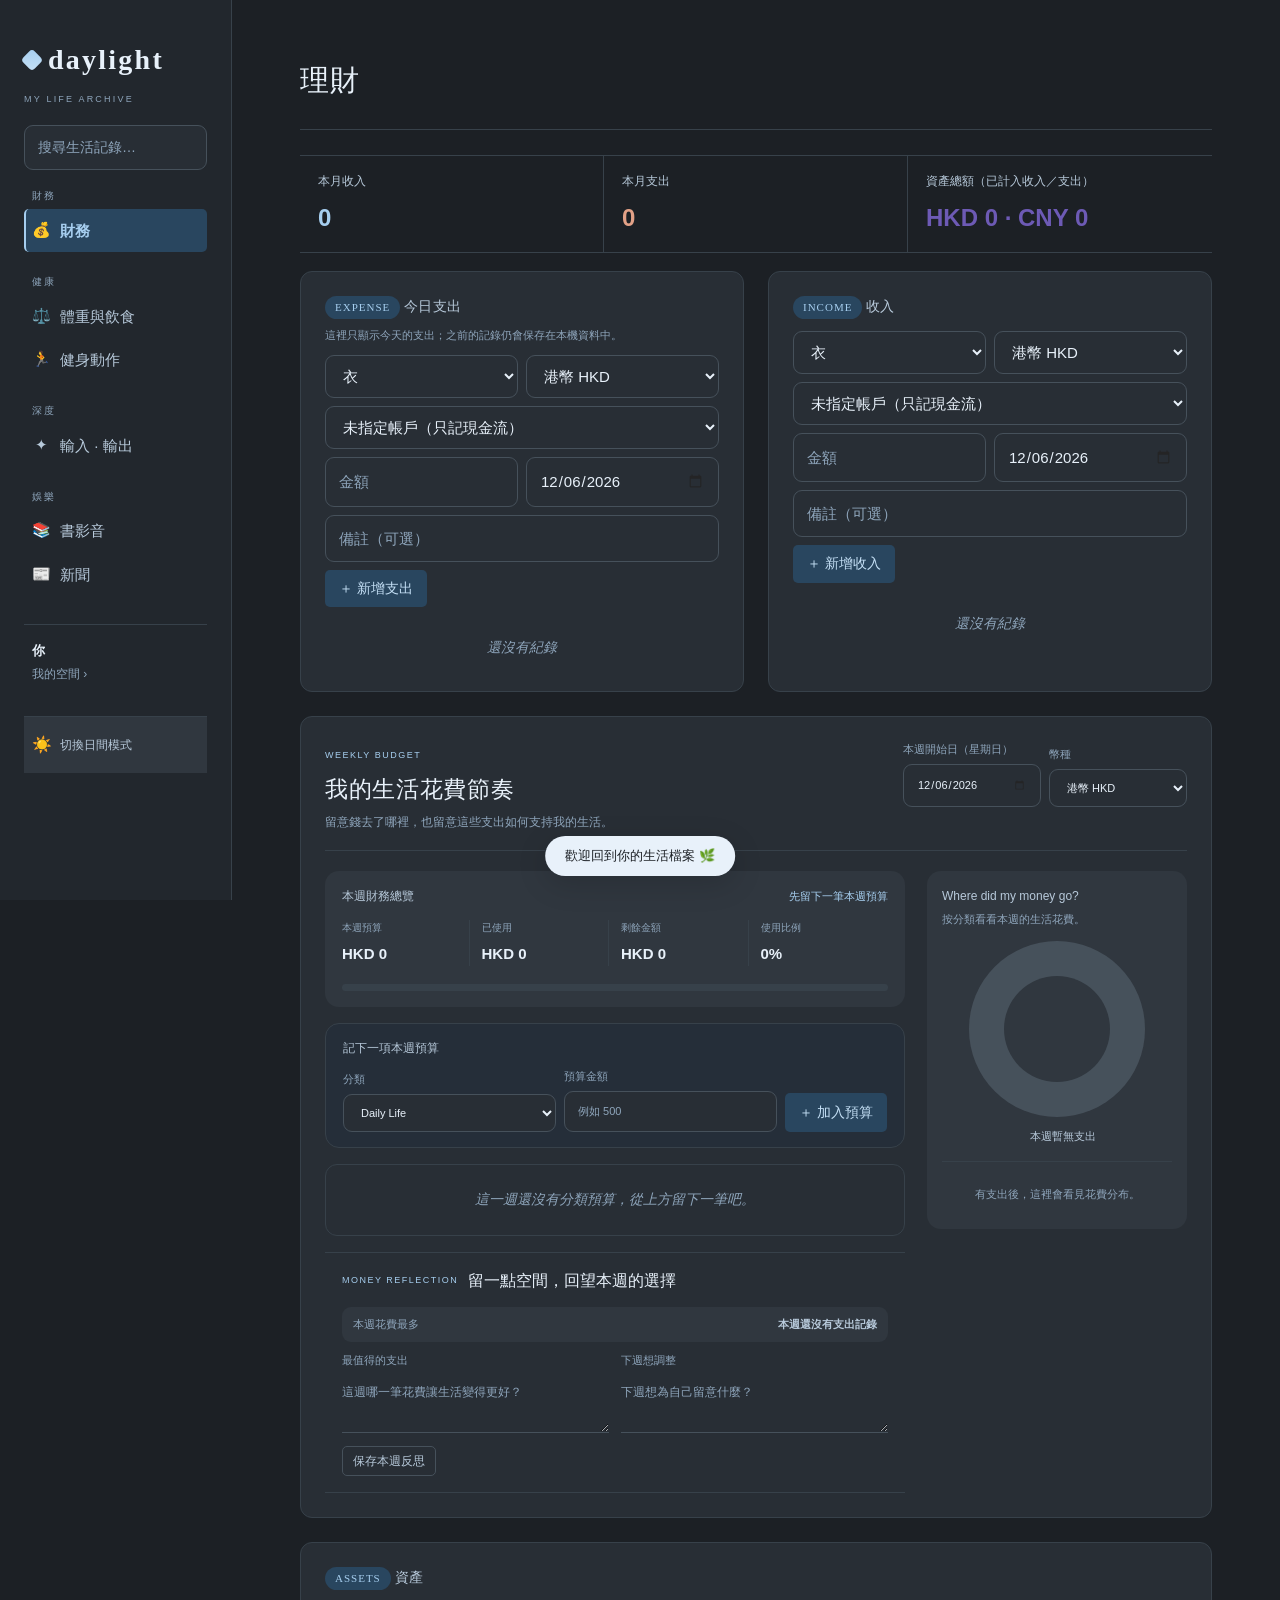
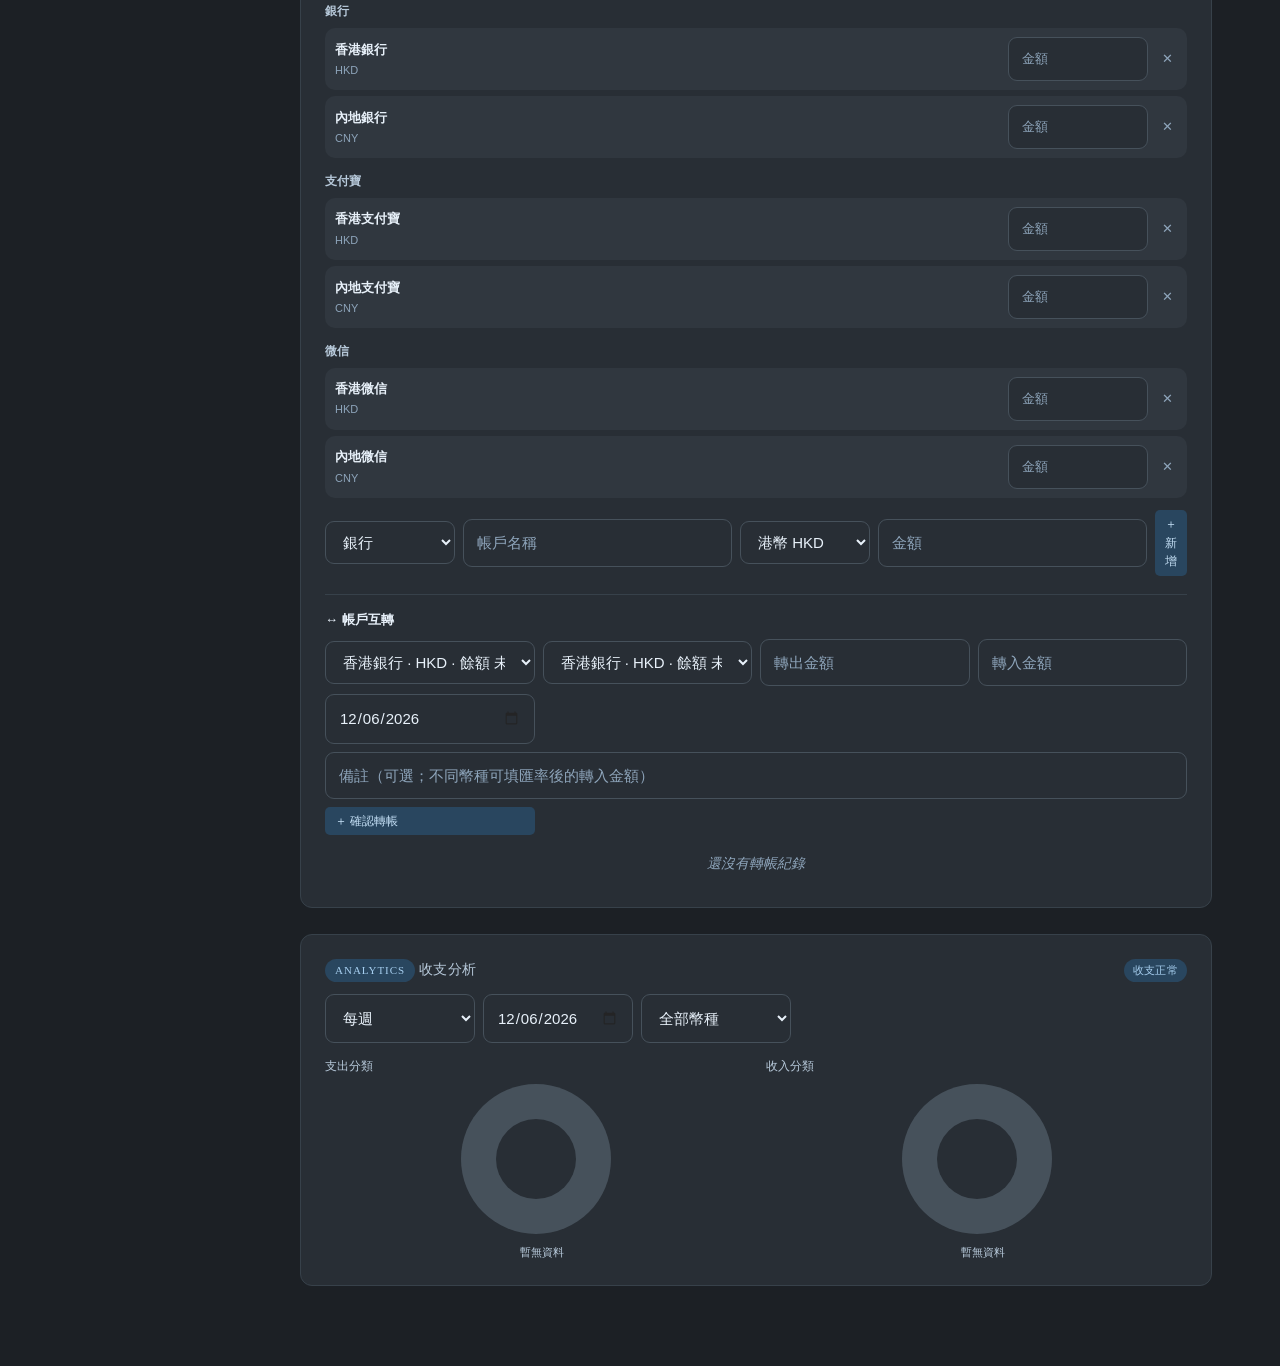
==== commit dac6e877: "Refine finance section spacing" ====
--- a/index.html
+++ b/index.html
@@ -699,7 +699,7 @@
   .asset-transfer-form{display:grid;grid-template-columns:1fr 1fr 1fr 1fr;gap:8px;align-items:center}
   .asset-transfer-form .wide{grid-column:1/-1}
   @media (max-width:760px){.asset-actions,.asset-transfer-form{display:grid;grid-template-columns:1fr 1fr}.asset-actions .btn,.asset-transfer-form .btn{justify-self:start}.asset-transfer-form .wide{grid-column:1/-1}}
-  .finance-chart{grid-column:1/-1}.finance-chart-controls{display:flex;gap:8px;margin-bottom:14px}.finance-chart-controls select,.finance-chart-controls input{max-width:150px}.finance-status{padding:3px 9px;border-radius:99px;font-size:11px}.finance-status.normal{background:var(--accent-bg);color:var(--accent)}.finance-status.over{background:#f8dede;color:#c44b4b}.finance-chart-grid{display:grid;grid-template-columns:1fr 1fr;gap:20px}.pie-wrap{min-width:0}.pie-title{font-size:12px;color:var(--ink-2);margin-bottom:8px}.pie{width:150px;height:150px;margin:0 auto 10px;border-radius:50%;background:conic-gradient(var(--line) 0 100%);position:relative}.pie::after{content:'';position:absolute;inset:35px;background:var(--surface);border-radius:50%}.pie-legend{display:flex;flex-wrap:wrap;justify-content:center;gap:5px 10px;font-size:11px;color:var(--ink-2)}.pie-legend span::before{content:'';display:inline-block;width:8px;height:8px;border-radius:2px;background:var(--pie-color);margin-right:4px}@media (max-width:760px){.finance-chart-grid{grid-template-columns:1fr}}
+  .finance-chart{grid-column:1/-1;margin-top:26px}.finance-chart-controls{display:flex;gap:8px;margin-bottom:14px}.finance-chart-controls select,.finance-chart-controls input{max-width:150px}.finance-status{padding:3px 9px;border-radius:99px;font-size:11px}.finance-status.normal{background:var(--accent-bg);color:var(--accent)}.finance-status.over{background:#f8dede;color:#c44b4b}.finance-chart-grid{display:grid;grid-template-columns:1fr 1fr;gap:20px}.pie-wrap{min-width:0}.pie-title{font-size:12px;color:var(--ink-2);margin-bottom:8px}.pie{width:150px;height:150px;margin:0 auto 10px;border-radius:50%;background:conic-gradient(var(--line) 0 100%);position:relative}.pie::after{content:'';position:absolute;inset:35px;background:var(--surface);border-radius:50%}.pie-legend{display:flex;flex-wrap:wrap;justify-content:center;gap:5px 10px;font-size:11px;color:var(--ink-2)}.pie-legend span::before{content:'';display:inline-block;width:8px;height:8px;border-radius:2px;background:var(--pie-color);margin-right:4px}@media (max-width:760px){.finance-chart-grid{grid-template-columns:1fr}}
   @media (max-width:960px){.finance-summary,.finance-grid{grid-template-columns:1fr}.finance-assets{grid-column:auto}}
   .workout-form{display:grid;grid-template-columns:1.2fr 1fr 1fr auto;gap:8px}.exercise-records{display:flex;flex-direction:column;gap:6px;margin-top:12px}.exercise-row{display:flex;align-items:center;gap:10px;padding:9px 11px;background:var(--surface-2);border-radius:9px;font-size:12px}.exercise-row .exercise-main{flex:1}.exercise-row .exercise-meta{font-size:11px;color:var(--ink-3);margin-top:2px}.exercise-row .del{color:var(--ink-3)}.exercise-row .del:hover{color:var(--warm)}
   @media (max-width:760px){.workout-form{grid-template-columns:1fr 1fr}.workout-form .btn{grid-column:1/-1;justify-self:start}}
@@ -1379,7 +1379,7 @@
   .fitness-calendar-panel{margin-bottom:22px;padding-bottom:20px;border-bottom:1px solid var(--line-soft)}.fitness-calendar-head{display:flex;align-items:center;justify-content:space-between;gap:14px;margin-bottom:12px}.fitness-calendar-head strong{display:block;font-family:"Apple Color Emoji","KaiTi","STKaiti","DFKai-SB",serif;font-size:19px;font-weight:500}.fitness-calendar-head span{display:block;margin-top:3px;color:var(--ink-3);font-size:11px}.fitness-calendar-nav{display:flex;align-items:center;gap:8px}.fitness-calendar-nav button{width:27px;height:27px;border:1px solid var(--line);border-radius:50%;background:transparent;color:var(--ink-2);font-size:18px;line-height:1}.fitness-calendar-nav button:hover{border-color:var(--accent);color:var(--accent)}.fitness-calendar-nav b{min-width:84px;text-align:center;font-size:12px;font-weight:500;color:var(--ink-1)}.fitness-today-plan{min-height:44px;margin-bottom:13px;padding:10px 13px;border-left:2px solid var(--accent);background:var(--surface-mint);font-size:12px}.fitness-today-plan strong{color:var(--accent);font-weight:600}.fitness-today-plan span{display:block;margin-top:4px;color:var(--ink-2);line-height:1.6}.fitness-today-plan.is-rest{border-left-color:var(--line);background:transparent;color:var(--ink-3)}.fitness-calendar-weekdays,.fitness-calendar-grid{display:grid;grid-template-columns:repeat(7,minmax(0,1fr));gap:5px}.fitness-calendar-weekdays{margin-bottom:5px;color:var(--ink-3);font-size:10px;text-align:center}.fitness-calendar-day{min-height:70px;padding:7px;border:1px solid var(--line-soft);border-radius:8px;background:var(--surface-2);overflow:hidden;cursor:pointer;transition:border-color .15s,background .15s}.fitness-calendar-day:hover{border-color:var(--accent)}.fitness-calendar-day.is-empty{border-color:transparent;background:transparent}.fitness-calendar-day.is-outside{opacity:.45}.fitness-calendar-day.is-today{border-color:var(--accent);box-shadow:inset 0 0 0 1px var(--accent)}.fitness-calendar-day.is-selected{border-color:var(--accent-2);background:var(--accent-bg);box-shadow:inset 0 0 0 1px var(--accent-2)}.fitness-calendar-day b{font-size:11px;font-weight:600}.fitness-calendar-day.is-today b,.fitness-calendar-day.is-selected b{color:var(--accent)}.fitness-calendar-plans{display:flex;flex-direction:column;gap:3px;margin-top:7px}.fitness-calendar-plan{padding:3px 5px;border-left:3px solid var(--accent);border-radius:3px;background:var(--surface-mint);color:var(--ink-2);font-size:10px;line-height:1.25;white-space:nowrap;overflow:hidden;text-overflow:ellipsis}.fitness-plan-days{display:flex;align-items:center;gap:5px;flex-wrap:wrap;margin-top:10px;color:var(--ink-3);font-size:10px}.fitness-plan-days-label{margin-right:2px}.fitness-plan-day{width:25px;height:25px;border:1px solid var(--line);border-radius:50%;background:transparent;color:var(--ink-2);font-size:10px}.fitness-plan-day.active{border-color:var(--accent);background:var(--accent-bg);color:var(--accent);font-weight:600}
   .fitness-plan-specific-date{display:flex;align-items:center;gap:7px;flex-wrap:wrap;margin-top:9px}.fitness-plan-specific-date input{max-width:155px;padding:7px 9px;font-size:11px}.fitness-plan-specific-date button{color:var(--accent);font-size:11px}.fitness-plan-date-list{display:flex;gap:5px;flex-wrap:wrap;margin-top:7px}.fitness-plan-date{display:inline-flex;align-items:center;gap:5px;padding:4px 7px;border:1px solid var(--line-soft);border-radius:99px;color:var(--ink-2);font-size:10px}.fitness-plan-date button{color:var(--ink-3);font-size:10px}
   .fitness-calendar-assign{display:flex;align-items:center;justify-content:space-between;gap:14px;margin-top:14px;padding:11px 13px;border:1px solid var(--line-soft);border-radius:10px;background:var(--surface-2)}.fitness-calendar-assign strong{display:block;color:var(--ink-1);font-size:12px;font-weight:600}.fitness-calendar-assign span{display:block;margin-top:3px;color:var(--ink-3);font-size:10px}.fitness-calendar-assign-form{display:flex;align-items:center;gap:6px;flex-wrap:wrap;justify-content:flex-end}.fitness-calendar-assign-form input,.fitness-calendar-assign-form select{min-height:34px;padding:7px 9px;font-size:11px}.fitness-calendar-assign-form input{width:145px}.fitness-calendar-assign-form select{min-width:145px}
-  .fitness-plan-add{display:grid;grid-template-columns:minmax(0,1.5fr) .7fr .7fr .8fr auto;gap:6px;align-items:center;margin-top:10px}.fitness-plan-add input,.fitness-plan-add select{min-width:0;font-size:11px;padding:8px 9px}.fitness-plan-add button{white-space:nowrap}.fitness-plan-empty{padding:8px 0;color:var(--ink-3);font-size:11px}.fitness-plan-list-empty{padding:13px 0;color:var(--ink-3);font-size:12px;border-top:1px solid var(--line-soft)}
+  .fitness-plan-add{display:grid;grid-template-columns:minmax(0,1.4fr) .65fr .65fr .7fr .75fr auto;gap:6px;align-items:center;margin-top:10px}.fitness-plan-add input,.fitness-plan-add select{min-width:0;font-size:11px;padding:8px 9px}.fitness-plan-add button{white-space:nowrap}.fitness-plan-empty{padding:8px 0;color:var(--ink-3);font-size:11px}.fitness-plan-list-empty{padding:13px 0;color:var(--ink-3);font-size:12px;border-top:1px solid var(--line-soft)}
   .workout-form{grid-template-columns:minmax(150px,1.35fr) minmax(125px,1fr) repeat(4,minmax(80px,.8fr)) auto;align-items:center}.workout-form input,.workout-form select{min-width:0}
   .exercise-library-scenes{display:flex;gap:6px;flex-wrap:wrap;margin:12px 0 2px}.exercise-library-scenes button{padding:6px 10px;border:1px solid var(--line);border-radius:99px;background:transparent;color:var(--ink-2);font-size:11px}.exercise-library-scenes button:hover,.exercise-library-scenes button.active{border-color:var(--accent);background:var(--accent-bg);color:var(--accent)}
   @media(max-width:1050px){.workout-form{grid-template-columns:1fr 1fr 1fr 1fr}.workout-form .btn{grid-column:1/-1;justify-self:start}}
@@ -1983,16 +1983,6 @@
           <div class="fitness-plan-create"><input id="wlPlanName" placeholder="例如：下肢日、上肢日、全身訓練…" /><button class="btn btn-mini" id="wlPlanAdd">＋ 建立計劃</button></div>
           <div class="fitness-plan-list" id="wlTrainingPlans"></div>
         </div>
-        <div class="workout-form">
-          <select id="wlExerciseType"><option>步行</option><option>跑步</option><option>瑜伽</option><option>力量訓練</option><option>游泳</option><option>騎單車</option><option>跳舞</option><option>伸展</option><option>其他</option></select>
-          <input type="date" id="wlExerciseDate" />
-          <input type="number" min="1" id="wlExerciseSets" placeholder="組數（可選）" />
-          <input type="number" min="1" id="wlExerciseReps" placeholder="次數（可選）" />
-          <input type="number" min="0" step="0.5" id="wlExerciseWeight" placeholder="重量 kg（可選）" />
-          <input type="number" min="1" id="wlExerciseMinutes" placeholder="運動分鐘" />
-          <button class="btn btn-mini" id="wlAddExercise">＋ 記錄這次訓練</button>
-        </div>
-        <div class="exercise-records" id="wlExerciseRecords"></div>
         <details class="exercise-library" id="wlExerciseLibraryDetails">
           <summary>查看動作庫 <span>搜尋動作、肌群和器材</span></summary>
           <div class="exercise-library-tools"><input type="search" id="wlExerciseSearch" placeholder="搜尋動作、肌群或器材…" /><select id="wlExerciseCategory"><option value="all">全部肌群</option><option>下肢</option><option>核心</option><option>上肢</option><option>有氧</option><option>伸展</option></select><select id="wlExerciseEquipment"><option value="all">全部器材</option><option>徒手</option><option>瑜伽墊</option><option>啞鈴</option><option>槓鈴</option><option>滑輪機</option><option>器械</option></select></div>
@@ -3268,6 +3258,7 @@
   const currentMonth = today().slice(0,7);
   const monthIncomes = f.incomes.filter(x => String(x.date||'').slice(0,7) === currentMonth);
   const monthExpenses = f.expenses.filter(x => String(x.date||'').slice(0,7) === currentMonth);
+  const todayExpenses = f.expenses.filter(x => x.date === today());
   $('#finTotalIncome').textContent = currencySummary(monthIncomes);
   $('#finTotalExpense').textContent = currencySummary(monthExpenses);
   const netAssets = financeNetAssetTotals(f);
@@ -4435,14 +4426,6 @@
     if(!Array.isArray(plan.dates))plan.dates=[];
     if(!plan.dates.includes(date))plan.dates.push(date);
     plan.dates.sort();wlPlanSelectedDate=date;saveState();renderFitnessPlans();showToast(`已將「${plan.name}」安排在 ${date}`);
-  };
-  $('#wlAddExercise').onclick = () => {
-    const minutes=+$('#wlExerciseMinutes').value;
-    const sets=+$('#wlExerciseSets').value, reps=+$('#wlExerciseReps').value, weight=+$('#wlExerciseWeight').value;
-    if((!minutes || minutes<1) && (!sets || sets<1 || !reps || reps<1)){showToast('請填寫運動分鐘，或填寫組數與次數');return;}
-    if(!Array.isArray(state.wl.exerciseRecords)) state.wl.exerciseRecords=[];
-    state.wl.exerciseRecords.push({id:uid(),type:$('#wlExerciseType').value,date:$('#wlExerciseDate').value||today(),minutes:minutes||'',sets:sets||'',reps:reps||'',weight:weight||''});
-    ['wlExerciseMinutes','wlExerciseSets','wlExerciseReps','wlExerciseWeight'].forEach(id=>$('#'+id).value=''); saveState(); renderFitness(); showToast('這次訓練已記錄 ✓');
   };
   const mealFieldIds = ['wlMealBreakfast','wlMealLunch','wlMealDinner','wlMealBreakfastCalories','wlMealLunchCalories','wlMealDinnerCalories'];
   $('#wlMealDate').onchange = () => renderWeightLossMeals();
@@ -4751,30 +4734,29 @@
       const media=slug
         ? `<img src="${WL_EXERCISE_IMAGE_BASE}${slug}/0.jpg" loading="lazy" alt="${esc(x.name)}" onerror="this.parentElement.classList.add('no-image');this.remove()">`
         : '<span aria-hidden="true">🏃</span>';
-      return `<article class="exercise-library-item"><div class="exercise-library-media">${media}</div><div class="exercise-library-copy"><div class="exercise-library-item-head"><div><strong>${esc(x.name)}</strong><small>${esc(x.category)} · ${esc(x.muscles)} · ${esc(x.equipment)} · ${esc(x.level)}</small></div><div class="exercise-library-actions"><button class="exercise-library-favorite${favorite?' active':''}" type="button" data-exercise-favorite="${esc(x.name)}" aria-label="${favorite?'取消收藏':'收藏'} ${esc(x.name)}" aria-pressed="${favorite}">${favorite?'★':'☆'}</button><button class="exercise-library-use" type="button" data-exercise-name="${esc(x.name)}">帶入記錄</button></div></div><p>${esc(x.tip)}</p></div></article>`;
+      return `<article class="exercise-library-item"><div class="exercise-library-media">${media}</div><div class="exercise-library-copy"><div class="exercise-library-item-head"><div><strong>${esc(x.name)}</strong><small>${esc(x.category)} · ${esc(x.muscles)} · ${esc(x.equipment)} · ${esc(x.level)}</small></div><div class="exercise-library-actions"><button class="exercise-library-favorite${favorite?' active':''}" type="button" data-exercise-favorite="${esc(x.name)}" aria-label="${favorite?'取消收藏':'收藏'} ${esc(x.name)}" aria-pressed="${favorite}">${favorite?'★':'☆'}</button></div></div><p>${esc(x.tip)}</p></div></article>`;
     }).join(''):'<div class="exercise-library-empty">沒有找到相符動作。</div>';
     list.querySelectorAll('[data-exercise-favorite]').forEach(btn=>btn.onclick=()=>{
       const name=btn.dataset.exerciseFavorite, favorites=new Set(state.wl.exerciseFavorites);
       if(favorites.has(name))favorites.delete(name);else favorites.add(name);
       state.wl.exerciseFavorites=[...favorites];saveState();draw();
     });
-    list.querySelectorAll('[data-exercise-name]').forEach(btn=>btn.onclick=()=>{
-      const name=btn.dataset.exerciseName, select=$('#wlExerciseType');
-      if(select&&!Array.from(select.options).some(o=>o.value===name)){const option=document.createElement('option');option.value=name;option.textContent=name;select.appendChild(option);}
-      if(select)select.value=name;
-      $('#wlExerciseMinutes')?.focus();
-      showToast(`已選擇「${name}」，填寫分鐘後即可記錄`);
-    });
   };
   const note=document.querySelector('.exercise-library-note');
-  if(note) note.innerHTML='按肌群、器材或場景找動作，也可以收藏常用動作；圖片僅作為動作示意。如動作引起疼痛，請停止並按自己的狀態調整。<div class="exercise-library-source">示意圖來源：<a href="https://github.com/yuhonas/free-exercise-db" target="_blank" rel="noreferrer">Free Exercise DB</a></div>';
+  if(note) note.innerHTML='按肌群、器材或場景找動作，也可以收藏常用動作；在上方訓練計劃中選擇動作並設定組數、次數、分鐘和重量。圖片僅作為動作示意。如動作引起疼痛，請停止並按自己的狀態調整。<div class="exercise-library-source">示意圖來源：<a href="https://github.com/yuhonas/free-exercise-db" target="_blank" rel="noreferrer">Free Exercise DB</a></div>';
   $$('#wlExerciseScenes button').forEach(btn=>{btn.classList.toggle('active',btn.dataset.exerciseScene===wlExerciseScene);btn.onclick=()=>{wlExerciseScene=btn.dataset.exerciseScene||'all';$$('#wlExerciseScenes button').forEach(x=>x.classList.toggle('active',x===btn));draw();};});
   search.oninput=draw;category.onchange=draw;equipment.onchange=draw;draw();
 }
 
 function fitnessPlanExerciseOptions(){
-  const names=[...WL_EXERCISE_LIBRARY,...WL_GYM_EXERCISE_LIBRARY].map(x=>x.name);
-  return [...new Set(names)].sort((a,b)=>a.localeCompare(b,'zh-Hant')).map(name=>`<option value="${esc(name)}">${esc(name)}</option>`).join('');
+  const groups={};
+  [...WL_EXERCISE_LIBRARY,...WL_GYM_EXERCISE_LIBRARY].forEach(x=>{
+    const category=x.category||'其他';
+    if(!groups[category])groups[category]=new Set();
+    groups[category].add(x.name);
+  });
+  const order=['下肢','上肢','核心','有氧','伸展','其他'];
+  return Object.keys(groups).sort((a,b)=>(order.indexOf(a)<0?99:order.indexOf(a))-(order.indexOf(b)<0?99:order.indexOf(b))).map(category=>`<optgroup label="${esc(category)}">${[...groups[category]].sort((a,b)=>a.localeCompare(b,'zh-Hant')).map(name=>`<option value="${esc(name)}">${esc(name)}</option>`).join('')}</optgroup>`).join('');
 }
 function fitnessPlanDayMarkup(plan){
   const days=Array.isArray(plan.days)?plan.days:[];
@@ -4819,24 +4801,23 @@
 function renderFitnessPlans(){
   if(!state.wl) state.wl=defaultState().wl;
   if(!Array.isArray(state.wl.trainingPlans)) state.wl.trainingPlans=[];
-  state.wl.trainingPlans=state.wl.trainingPlans.map(x=>typeof x==='string'?{id:uid(),name:x,exercises:[],days:[],dates:[]}:Object.assign({id:uid(),name:'未命名計劃',exercises:[],days:[],dates:[]},x,{days:Array.isArray(x?.days)?x.days.map(Number).filter(day=>day>=0&&day<=6):[],dates:Array.isArray(x?.dates)?x.dates.map(String).filter(date=>/^\d{4}-\d{2}-\d{2}$/.test(date)):[ ],exercises:Array.isArray(x?.exercises)?x.exercises.map(ex=>Object.assign({id:uid(),name:'',sets:'',reps:'',weight:''},ex)).filter(ex=>ex.name):[]})).filter(x=>x.name);
+  state.wl.trainingPlans=state.wl.trainingPlans.map(x=>typeof x==='string'?{id:uid(),name:x,exercises:[],days:[],dates:[]}:Object.assign({id:uid(),name:'未命名計劃',exercises:[],days:[],dates:[]},x,{days:Array.isArray(x?.days)?x.days.map(Number).filter(day=>day>=0&&day<=6):[],dates:Array.isArray(x?.dates)?x.dates.map(String).filter(date=>/^\d{4}-\d{2}-\d{2}$/.test(date)):[ ],exercises:Array.isArray(x?.exercises)?x.exercises.map(ex=>Object.assign({id:uid(),name:'',sets:'',reps:'',minutes:'',weight:''},ex)).filter(ex=>ex.name):[]})).filter(x=>x.name);
   const list=$('#wlTrainingPlans'),count=$('#wlPlanCount');
   if(!list||!count)return;
   count.textContent=`${state.wl.trainingPlans.length} 個計劃`;
   const options=fitnessPlanExerciseOptions();
-  list.innerHTML=state.wl.trainingPlans.length?state.wl.trainingPlans.map(plan=>`<article class="fitness-plan" data-plan-id="${esc(plan.id)}"><div class="fitness-plan-title"><strong>${esc(plan.name)}</strong><div class="fitness-plan-actions"><button type="button" data-plan-start="${esc(plan.id)}">開始</button><button type="button" data-plan-delete="${esc(plan.id)}">刪除</button></div></div>${fitnessPlanDayMarkup(plan)}${fitnessPlanDateMarkup(plan)}<div class="fitness-plan-exercises">${Array.isArray(plan.exercises)&&plan.exercises.length?plan.exercises.map(ex=>`<div class="fitness-plan-exercise" data-plan-exercise-id="${esc(ex.id)}"><span>${esc(ex.name)}</span><small>${esc([ex.sets&&`${ex.sets} 組`,ex.reps&&`${ex.reps} 次`,ex.weight&&`${ex.weight} kg`].filter(Boolean).join(' · ')||'待設定')}</small><button type="button" data-plan-remove-exercise="${esc(ex.id)}" title="移除動作">✕</button></div>`).join(''):'<div class="fitness-plan-empty">還沒有加入動作。</div>'}</div><div class="fitness-plan-add"><select data-plan-exercise><option value="">選擇一個動作</option>${options}</select><input type="number" min="1" data-plan-sets placeholder="組數" /><input type="number" min="1" data-plan-reps placeholder="次數" /><input type="number" min="0" step="0.5" data-plan-weight placeholder="重量 kg" /><button class="btn btn-mini" type="button" data-plan-add-exercise="${esc(plan.id)}">＋ 加動作</button></div></article>`).join(''):'<div class="fitness-plan-list-empty">還沒有計劃。先建立一個你想重複的訓練日。</div>';
+  list.innerHTML=state.wl.trainingPlans.length?state.wl.trainingPlans.map(plan=>`<article class="fitness-plan" data-plan-id="${esc(plan.id)}"><div class="fitness-plan-title"><strong>${esc(plan.name)}</strong><div class="fitness-plan-actions"><button type="button" data-plan-delete="${esc(plan.id)}">刪除</button></div></div>${fitnessPlanDayMarkup(plan)}${fitnessPlanDateMarkup(plan)}<div class="fitness-plan-exercises">${Array.isArray(plan.exercises)&&plan.exercises.length?plan.exercises.map(ex=>`<div class="fitness-plan-exercise" data-plan-exercise-id="${esc(ex.id)}"><span>${esc(ex.name)}</span><small>${esc([ex.sets&&`${ex.sets} 組`,ex.reps&&`${ex.reps} 次`,ex.minutes&&`${ex.minutes} 分鐘`,ex.weight&&`${ex.weight} kg`].filter(Boolean).join(' · ')||'待設定')}</small><button type="button" data-plan-remove-exercise="${esc(ex.id)}" title="移除動作">✕</button></div>`).join(''):'<div class="fitness-plan-empty">還沒有加入動作。</div>'}</div><div class="fitness-plan-add"><select data-plan-exercise><option value="">選擇一個動作</option>${options}</select><input type="number" min="1" data-plan-sets placeholder="組數" /><input type="number" min="1" data-plan-reps placeholder="次數" /><input type="number" min="1" data-plan-minutes placeholder="分鐘" /><input type="number" min="0" step="0.5" data-plan-weight placeholder="重量 kg" /><button class="btn btn-mini" type="button" data-plan-add-exercise="${esc(plan.id)}">＋ 加動作</button></div></article>`).join(''):'<div class="fitness-plan-list-empty">還沒有計劃。先建立一個你想重複的訓練日。</div>';
   $$('[data-plan-day]').forEach(btn=>btn.onclick=()=>{const card=btn.closest('[data-plan-id]'),plan=state.wl.trainingPlans.find(x=>x.id===card.dataset.planId),day=Number(btn.dataset.planDay);if(!plan)return;if(!Array.isArray(plan.days))plan.days=[];plan.days=plan.days.includes(day)?plan.days.filter(x=>x!==day):[...plan.days,day].sort((a,b)=>a-b);saveState();renderFitnessPlans();});
   $$('[data-plan-add-exercise]').forEach(btn=>btn.onclick=()=>{
     const card=btn.closest('[data-plan-id]'),plan=state.wl.trainingPlans.find(x=>x.id===card.dataset.planId),name=card.querySelector('[data-plan-exercise]').value;
     if(!plan||!name){showToast('請先選擇一個動作');return;}
     if(!Array.isArray(plan.exercises))plan.exercises=[];
-    plan.exercises.push({id:uid(),name,sets:+card.querySelector('[data-plan-sets]').value||'',reps:+card.querySelector('[data-plan-reps]').value||'',weight:+card.querySelector('[data-plan-weight]').value||''});
+    plan.exercises.push({id:uid(),name,sets:+card.querySelector('[data-plan-sets]').value||'',reps:+card.querySelector('[data-plan-reps]').value||'',minutes:+card.querySelector('[data-plan-minutes]').value||'',weight:+card.querySelector('[data-plan-weight]').value||''});
     saveState();renderFitnessPlans();showToast('動作已加入計劃 ✓');
   });
   $$('[data-plan-remove-exercise]').forEach(btn=>btn.onclick=()=>{const card=btn.closest('[data-plan-id]'),plan=state.wl.trainingPlans.find(x=>x.id===card.dataset.planId);if(plan)plan.exercises=(plan.exercises||[]).filter(x=>x.id!==btn.dataset.planRemoveExercise);saveState();renderFitnessPlans();});
   $$('[data-plan-remove-date]').forEach(btn=>btn.onclick=()=>{const card=btn.closest('[data-plan-id]'),plan=state.wl.trainingPlans.find(x=>x.id===card.dataset.planId);if(plan)plan.dates=(plan.dates||[]).filter(date=>date!==btn.dataset.planRemoveDate);saveState();renderFitnessPlans();});
   $$('[data-plan-delete]').forEach(btn=>btn.onclick=()=>{if(!confirm('確定要刪除這個訓練計劃嗎？'))return;state.wl.trainingPlans=state.wl.trainingPlans.filter(x=>x.id!==btn.dataset.planDelete);saveState();renderFitnessPlans();showToast('訓練計劃已刪除');});
-  $$('[data-plan-start]').forEach(btn=>btn.onclick=()=>{const plan=state.wl.trainingPlans.find(x=>x.id===btn.dataset.planStart),ex=plan?.exercises?.[0];if(!ex){showToast('先在計劃中加入一個動作');return;}const select=$('#wlExerciseType');if(select&&!Array.from(select.options).some(o=>o.value===ex.name)){const option=document.createElement('option');option.value=ex.name;option.textContent=ex.name;select.appendChild(option);}if(select)select.value=ex.name;$('#wlExerciseSets').value=ex.sets||'';$('#wlExerciseReps').value=ex.reps||'';$('#wlExerciseWeight').value=ex.weight||'';$('#wlExerciseMinutes').focus();showToast(`已帶入「${plan.name}」的第一個動作`);});
   renderFitnessCalendar();
 }
 
@@ -4952,10 +4933,6 @@
 function renderFitness(){
   if(!state.wl) state.wl=defaultState().wl;
   if(!Array.isArray(state.wl.exerciseRecords)) state.wl.exerciseRecords=[];
-  if(!$('#wlExerciseDate').value) $('#wlExerciseDate').value=today();
-  const exerciseList=$('#wlExerciseRecords');
-  exerciseList.innerHTML=state.wl.exerciseRecords.length ? state.wl.exerciseRecords.slice().reverse().map(r=>{const detail=[r.sets&&`${r.sets} 組`,r.reps&&`${r.reps} 次`,r.weight&&`${r.weight} kg`,r.minutes&&`${r.minutes} 分鐘`].filter(Boolean).join(' · ')||'已記錄';return `<div class="exercise-row" data-id="${r.id}"><div class="exercise-main"><b>${esc(r.type)}</b><div class="exercise-meta">${esc(r.date)} · ${esc(detail)}</div></div><button class="del" title="刪除">✕</button></div>`;}).join('') : '<div class="empty">還沒有運動記錄</div>';
-  $$('#wlExerciseRecords .del').forEach(b=>b.onclick=()=>{state.wl.exerciseRecords=state.wl.exerciseRecords.filter(r=>r.id!==b.closest('.exercise-row').dataset.id);saveState();renderFitness();});
   renderFitnessPlans();
   renderWlExerciseLibrary();
 }
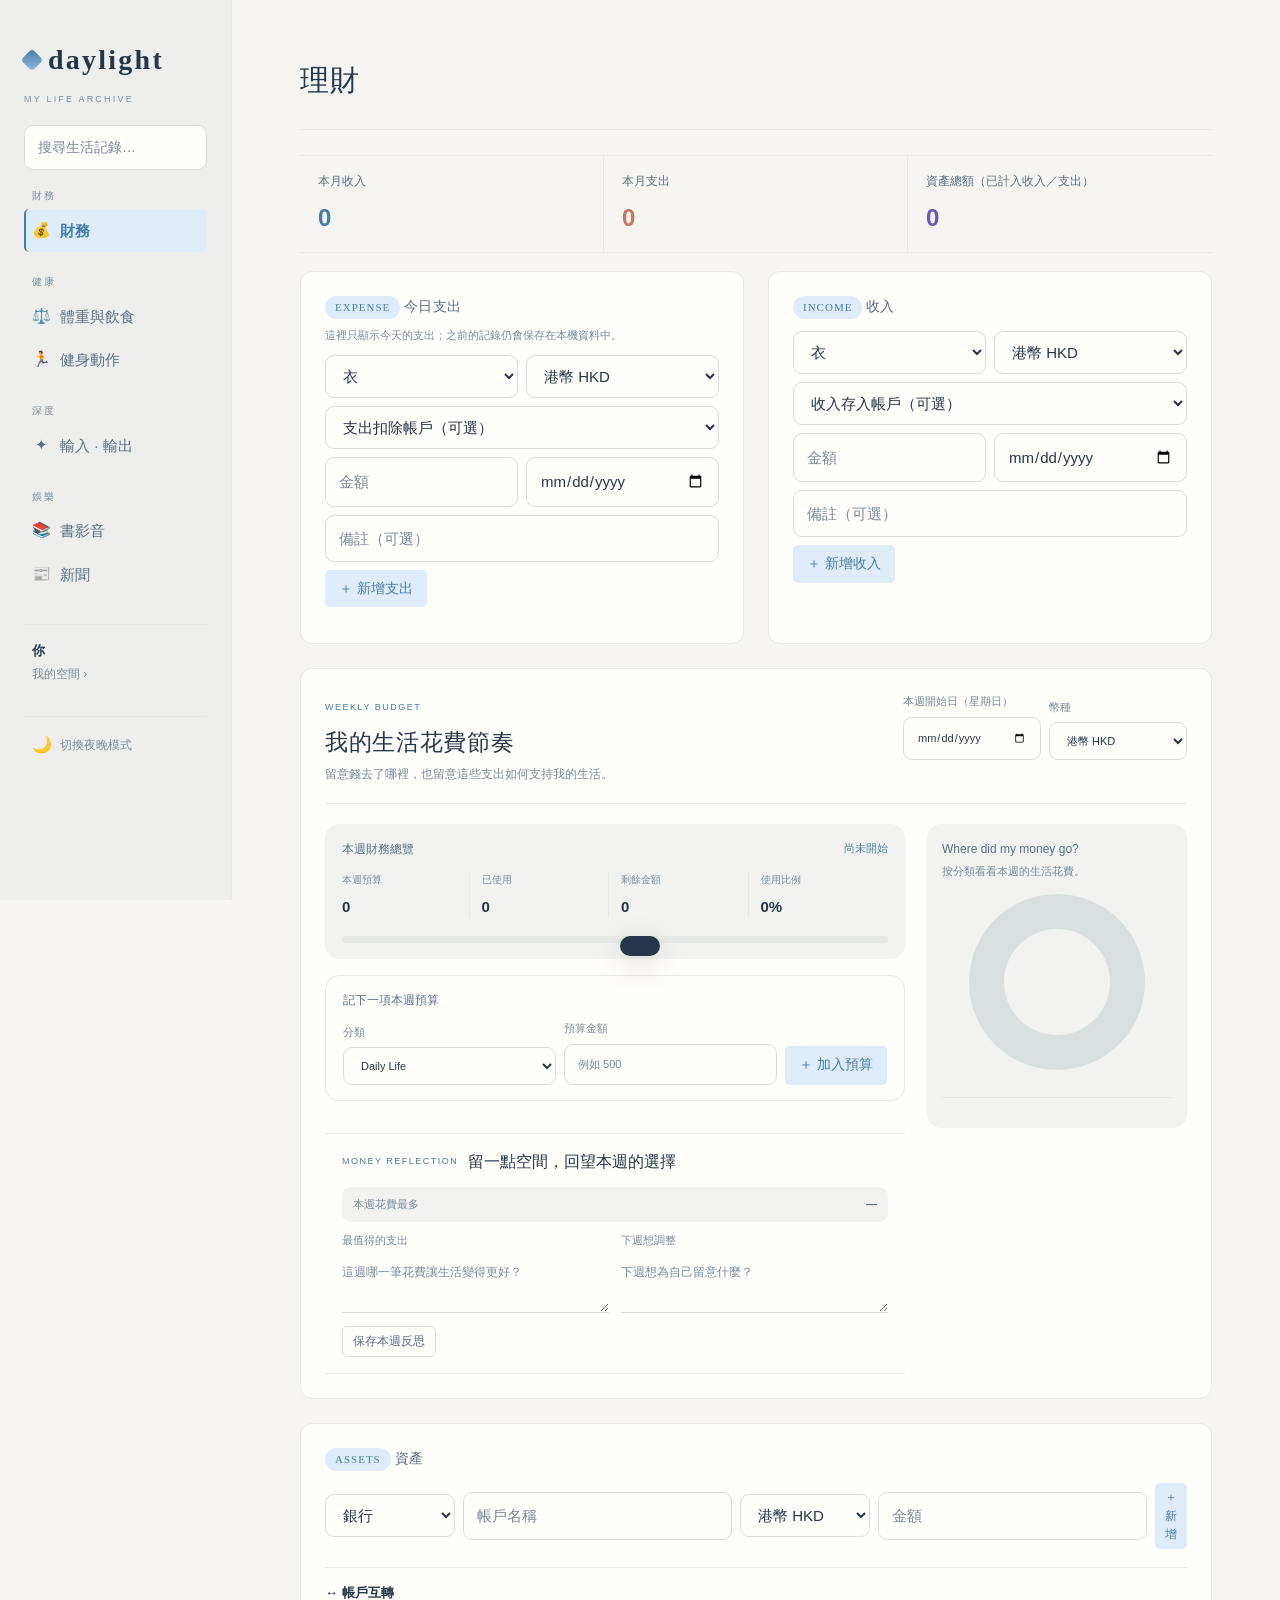
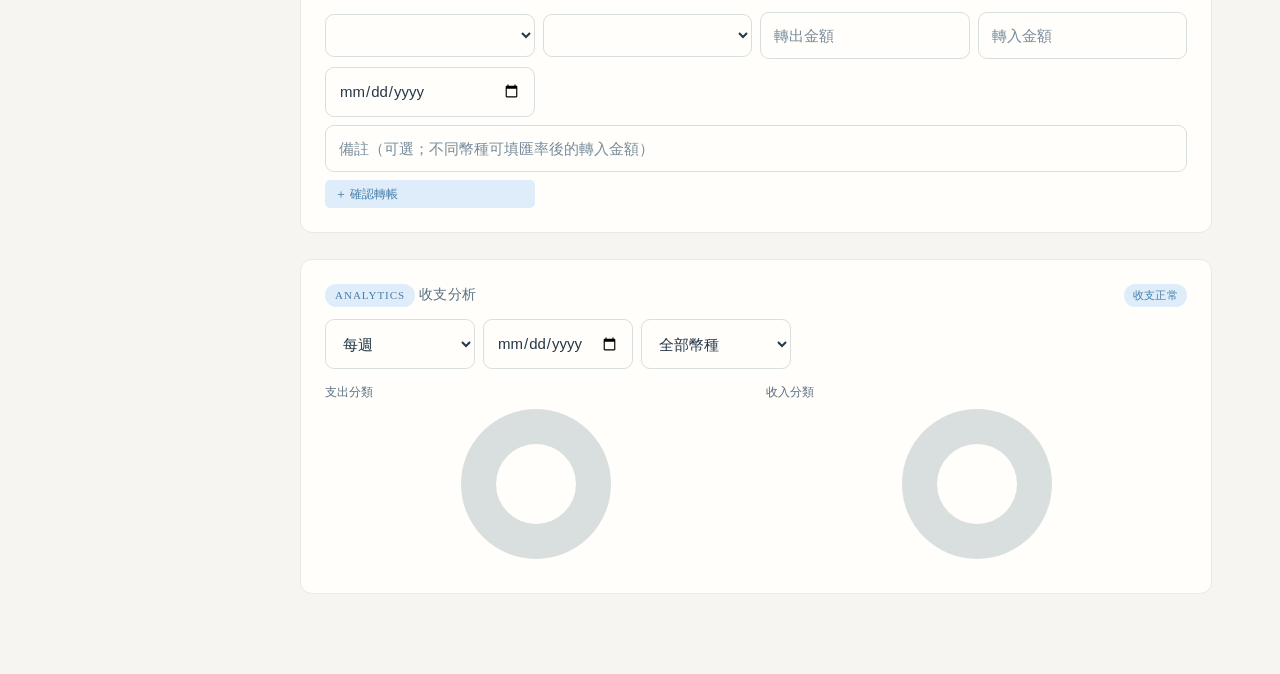
==== commit 24c5d831: "Add training calendar completion tracking" ====
--- a/index.html
+++ b/index.html
@@ -1378,7 +1378,7 @@
   .fitness-plan-exercises{display:flex;flex-direction:column;gap:5px;margin:9px 0}.fitness-plan-exercise{display:flex;align-items:center;gap:8px;padding:7px 0;border-top:1px solid var(--line-soft);font-size:12px}.fitness-plan-exercise span{flex:1;min-width:0}.fitness-plan-exercise small{color:var(--ink-3);white-space:nowrap}.fitness-plan-exercise button{color:var(--ink-3);font-size:11px}
   .fitness-calendar-panel{margin-bottom:22px;padding-bottom:20px;border-bottom:1px solid var(--line-soft)}.fitness-calendar-head{display:flex;align-items:center;justify-content:space-between;gap:14px;margin-bottom:12px}.fitness-calendar-head strong{display:block;font-family:"Apple Color Emoji","KaiTi","STKaiti","DFKai-SB",serif;font-size:19px;font-weight:500}.fitness-calendar-head span{display:block;margin-top:3px;color:var(--ink-3);font-size:11px}.fitness-calendar-nav{display:flex;align-items:center;gap:8px}.fitness-calendar-nav button{width:27px;height:27px;border:1px solid var(--line);border-radius:50%;background:transparent;color:var(--ink-2);font-size:18px;line-height:1}.fitness-calendar-nav button:hover{border-color:var(--accent);color:var(--accent)}.fitness-calendar-nav b{min-width:84px;text-align:center;font-size:12px;font-weight:500;color:var(--ink-1)}.fitness-today-plan{min-height:44px;margin-bottom:13px;padding:10px 13px;border-left:2px solid var(--accent);background:var(--surface-mint);font-size:12px}.fitness-today-plan strong{color:var(--accent);font-weight:600}.fitness-today-plan span{display:block;margin-top:4px;color:var(--ink-2);line-height:1.6}.fitness-today-plan.is-rest{border-left-color:var(--line);background:transparent;color:var(--ink-3)}.fitness-calendar-weekdays,.fitness-calendar-grid{display:grid;grid-template-columns:repeat(7,minmax(0,1fr));gap:5px}.fitness-calendar-weekdays{margin-bottom:5px;color:var(--ink-3);font-size:10px;text-align:center}.fitness-calendar-day{min-height:70px;padding:7px;border:1px solid var(--line-soft);border-radius:8px;background:var(--surface-2);overflow:hidden;cursor:pointer;transition:border-color .15s,background .15s}.fitness-calendar-day:hover{border-color:var(--accent)}.fitness-calendar-day.is-empty{border-color:transparent;background:transparent}.fitness-calendar-day.is-outside{opacity:.45}.fitness-calendar-day.is-today{border-color:var(--accent);box-shadow:inset 0 0 0 1px var(--accent)}.fitness-calendar-day.is-selected{border-color:var(--accent-2);background:var(--accent-bg);box-shadow:inset 0 0 0 1px var(--accent-2)}.fitness-calendar-day b{font-size:11px;font-weight:600}.fitness-calendar-day.is-today b,.fitness-calendar-day.is-selected b{color:var(--accent)}.fitness-calendar-plans{display:flex;flex-direction:column;gap:3px;margin-top:7px}.fitness-calendar-plan{padding:3px 5px;border-left:3px solid var(--accent);border-radius:3px;background:var(--surface-mint);color:var(--ink-2);font-size:10px;line-height:1.25;white-space:nowrap;overflow:hidden;text-overflow:ellipsis}.fitness-plan-days{display:flex;align-items:center;gap:5px;flex-wrap:wrap;margin-top:10px;color:var(--ink-3);font-size:10px}.fitness-plan-days-label{margin-right:2px}.fitness-plan-day{width:25px;height:25px;border:1px solid var(--line);border-radius:50%;background:transparent;color:var(--ink-2);font-size:10px}.fitness-plan-day.active{border-color:var(--accent);background:var(--accent-bg);color:var(--accent);font-weight:600}
   .fitness-plan-specific-date{display:flex;align-items:center;gap:7px;flex-wrap:wrap;margin-top:9px}.fitness-plan-specific-date input{max-width:155px;padding:7px 9px;font-size:11px}.fitness-plan-specific-date button{color:var(--accent);font-size:11px}.fitness-plan-date-list{display:flex;gap:5px;flex-wrap:wrap;margin-top:7px}.fitness-plan-date{display:inline-flex;align-items:center;gap:5px;padding:4px 7px;border:1px solid var(--line-soft);border-radius:99px;color:var(--ink-2);font-size:10px}.fitness-plan-date button{color:var(--ink-3);font-size:10px}
-  .fitness-calendar-assign{display:flex;align-items:center;justify-content:space-between;gap:14px;margin-top:14px;padding:11px 13px;border:1px solid var(--line-soft);border-radius:10px;background:var(--surface-2)}.fitness-calendar-assign strong{display:block;color:var(--ink-1);font-size:12px;font-weight:600}.fitness-calendar-assign span{display:block;margin-top:3px;color:var(--ink-3);font-size:10px}.fitness-calendar-assign-form{display:flex;align-items:center;gap:6px;flex-wrap:wrap;justify-content:flex-end}.fitness-calendar-assign-form input,.fitness-calendar-assign-form select{min-height:34px;padding:7px 9px;font-size:11px}.fitness-calendar-assign-form input{width:145px}.fitness-calendar-assign-form select{min-width:145px}
+  .fitness-selected-day{margin-top:12px;padding:10px 12px;border:1px solid var(--line-soft);border-radius:10px;background:var(--surface-2)}.fitness-selected-day:empty{display:none}.fitness-selected-day-title{display:flex;align-items:baseline;justify-content:space-between;gap:10px;margin-bottom:6px;color:var(--ink-3);font-size:10px}.fitness-selected-day-title strong{color:var(--ink-1);font-size:12px;font-weight:600}.fitness-selected-plan{display:flex;align-items:center;gap:8px;padding:7px 0;border-top:1px solid var(--line-soft)}.fitness-selected-plan-main{flex:1;min-width:0}.fitness-selected-plan-main strong{display:block;color:var(--ink-1);font-size:12px;font-weight:600}.fitness-selected-plan-main span{display:block;margin-top:2px;color:var(--ink-3);font-size:10px}.fitness-plan-complete{width:22px;height:22px;border:1px solid var(--line);border-radius:50%;background:transparent;color:transparent;font-size:12px;line-height:1;flex:0 0 22px}.fitness-plan-complete.done{border-color:var(--accent);background:var(--accent);color:var(--surface)}.fitness-selected-plan-remove{padding:3px;color:var(--ink-3);font-size:11px}.fitness-selected-plan-remove:hover{color:var(--warm)}.fitness-calendar-assign{display:flex;align-items:center;justify-content:space-between;gap:14px;margin-top:14px;padding:11px 13px;border:1px solid var(--line-soft);border-radius:10px;background:var(--surface-2)}.fitness-calendar-assign strong{display:block;color:var(--ink-1);font-size:12px;font-weight:600}.fitness-calendar-assign span{display:block;margin-top:3px;color:var(--ink-3);font-size:10px}.fitness-calendar-assign-form{display:flex;align-items:center;gap:6px;flex-wrap:wrap;justify-content:flex-end}.fitness-calendar-assign-form input,.fitness-calendar-assign-form select{min-height:34px;padding:7px 9px;font-size:11px}.fitness-calendar-assign-form input{width:145px}.fitness-calendar-assign-form select{min-width:145px}
   .fitness-plan-add{display:grid;grid-template-columns:minmax(0,1.4fr) .65fr .65fr .7fr .75fr auto;gap:6px;align-items:center;margin-top:10px}.fitness-plan-add input,.fitness-plan-add select{min-width:0;font-size:11px;padding:8px 9px}.fitness-plan-add button{white-space:nowrap}.fitness-plan-empty{padding:8px 0;color:var(--ink-3);font-size:11px}.fitness-plan-list-empty{padding:13px 0;color:var(--ink-3);font-size:12px;border-top:1px solid var(--line-soft)}
   .workout-form{grid-template-columns:minmax(150px,1.35fr) minmax(125px,1fr) repeat(4,minmax(80px,.8fr)) auto;align-items:center}.workout-form input,.workout-form select{min-width:0}
   .exercise-library-scenes{display:flex;gap:6px;flex-wrap:wrap;margin:12px 0 2px}.exercise-library-scenes button{padding:6px 10px;border:1px solid var(--line);border-radius:99px;background:transparent;color:var(--ink-2);font-size:11px}.exercise-library-scenes button:hover,.exercise-library-scenes button.active{border-color:var(--accent);background:var(--accent-bg);color:var(--accent)}
@@ -1976,6 +1976,7 @@
           <div class="fitness-today-plan" id="wlTodayPlan"></div>
           <div class="fitness-calendar-weekdays"><span>日</span><span>一</span><span>二</span><span>三</span><span>四</span><span>五</span><span>六</span></div>
           <div class="fitness-calendar-grid" id="wlPlanCalendar"></div>
+          <div class="fitness-selected-day" id="wlSelectedDayPlan"></div>
           <div class="fitness-calendar-assign"><div><strong id="wlPlanSelectedDateLabel">選擇一個日期</strong><span>點擊月曆上的日期，再把訓練計劃放進那一天。</span></div><div class="fitness-calendar-assign-form"><input type="date" id="wlPlanAssignDate" /><select id="wlPlanAssignSelect"><option value="">選擇訓練計劃</option></select><button class="btn btn-mini" id="wlPlanAssign">＋ 加入這天</button></div></div>
         </div>
         <div class="fitness-plan-panel">
@@ -4409,7 +4410,7 @@
   $('#wlPlanAdd').onclick = () => {
     const name=$('#wlPlanName').value.trim();if(!name){showToast('請先輸入計劃名稱');return;}
     if(!Array.isArray(state.wl.trainingPlans))state.wl.trainingPlans=[];
-    state.wl.trainingPlans.unshift({id:uid(),name,exercises:[],days:[],dates:[]});$('#wlPlanName').value='';saveState();renderFitness();showToast('訓練計劃已建立 ✓');
+    state.wl.trainingPlans.unshift({id:uid(),name,exercises:[],days:[],dates:[],excludedDates:[],completedDates:[]});$('#wlPlanName').value='';saveState();renderFitness();showToast('訓練計劃已建立 ✓');
   };
   $('#wlPlanName').onkeydown=e=>{if(e.key==='Enter')$('#wlPlanAdd').click();};
   $('#wlPlanCalendarPrev').onclick=()=>{wlPlanCalendarRef=new Date(wlPlanCalendarRef.getFullYear(),wlPlanCalendarRef.getMonth()-1,1);renderFitnessCalendar();};
@@ -4767,17 +4768,17 @@
   return dates.length?`<div class="fitness-plan-date-list"><span class="fitness-plan-days-label">指定日期</span>${dates.map(date=>`<span class="fitness-plan-date">${esc(date)}<button type="button" data-plan-remove-date="${esc(date)}" title="移除指定日期">✕</button></span>`).join('')}</div>`:'';
 }
 function renderFitnessCalendar(){
-  const grid=$('#wlPlanCalendar'),label=$('#wlPlanCalendarLabel'),todayPanel=$('#wlTodayPlan');
+  const grid=$('#wlPlanCalendar'),label=$('#wlPlanCalendarLabel'),todayPanel=$('#wlTodayPlan'),selectedPanel=$('#wlSelectedDayPlan');
   if(!grid||!label||!todayPanel)return;
   if(!state.wl)state.wl=defaultState().wl;
   const plans=Array.isArray(state.wl.trainingPlans)?state.wl.trainingPlans:[],todayKey=today(),selectedKey=wlPlanSelectedDate||todayKey;
   const y=wlPlanCalendarRef.getFullYear(),m=wlPlanCalendarRef.getMonth(),first=new Date(y,m,1),start=first.getDay();
   label.textContent=`${y}年 ${m+1}月`;
-  const planForDate=(plan,key,d)=>Array.isArray(plan.dates)&&plan.dates.includes(key)||(d&&Array.isArray(plan.days)&&plan.days.includes(d.getDay()));
+  const planForDate=(plan,key,d)=>!(Array.isArray(plan.excludedDates)&&plan.excludedDates.includes(key))&&((Array.isArray(plan.dates)&&plan.dates.includes(key))||(d&&Array.isArray(plan.days)&&plan.days.includes(d.getDay())));
   const cells=[];
   for(let i=0;i<42;i++){
     const d=new Date(y,m,1-start+i),key=fmtDate(d),dayPlans=plans.filter(plan=>planForDate(plan,key,d));
-    cells.push(`<div class="fitness-calendar-day${d.getMonth()!==m?' is-outside':''}${key===todayKey?' is-today':''}${key===selectedKey?' is-selected':''}" data-calendar-date="${key}" title="選擇 ${key}"><b>${d.getDate()}</b>${dayPlans.length?`<div class="fitness-calendar-plans">${dayPlans.map(plan=>`<div class="fitness-calendar-plan" title="${esc(plan.name)}">${esc(plan.name)}</div>`).join('')}</div>`:''}</div>`);
+    cells.push(`<div class="fitness-calendar-day${d.getMonth()!==m?' is-outside':''}${key===todayKey?' is-today':''}${key===selectedKey?' is-selected':''}" data-calendar-date="${key}" title="選擇 ${key}"><b>${d.getDate()}</b>${dayPlans.length?`<div class="fitness-calendar-plans">${dayPlans.map(plan=>{const done=Array.isArray(plan.completedDates)&&plan.completedDates.includes(key);return `<div class="fitness-calendar-plan${done?' done':''}" data-calendar-plan="${esc(plan.id)}" title="${esc(plan.name)}">${done?'✓ ':''}${esc(plan.name)}</div>`;}).join('')}</div>`:''}</div>`);
   }
   grid.innerHTML=cells.join('');
   const assignDate=$('#wlPlanAssignDate'),assignSelect=$('#wlPlanAssignSelect'),selectedLabel=$('#wlPlanSelectedDateLabel');
@@ -4794,6 +4795,31 @@
     wlPlanCalendarRef=new Date(chosen.getFullYear(),chosen.getMonth(),1);
     renderFitnessCalendar();
   });
+  grid.querySelectorAll('[data-calendar-plan]').forEach(chip=>chip.onclick=e=>{
+    e.stopPropagation();
+    wlPlanSelectedDate=chip.closest('[data-calendar-date]')?.dataset.calendarDate||selectedKey;
+    const assignSelect=$('#wlPlanAssignSelect');
+    if(assignSelect)assignSelect.value=chip.dataset.calendarPlan;
+    renderFitnessCalendar();
+    const refreshedSelect=$('#wlPlanAssignSelect');
+    if(refreshedSelect)refreshedSelect.value=chip.dataset.calendarPlan;
+  });
+  if(selectedPanel){
+    const selectedDate=new Date(`${selectedKey}T00:00:00`),selectedPlans=plans.filter(plan=>planForDate(plan,selectedKey,selectedDate));
+    selectedPanel.innerHTML=selectedPlans.length?`<div class="fitness-selected-day-title"><strong>${selectedKey} 的訓練</strong><span>完成後點一下圓圈</span></div>${selectedPlans.map(plan=>{const done=Array.isArray(plan.completedDates)&&plan.completedDates.includes(selectedKey),detail=(plan.exercises||[]).slice(0,3).map(ex=>esc(ex.name)).join('、')||'計劃裡還沒有加入動作';return `<div class="fitness-selected-plan"><button type="button" class="fitness-plan-complete${done?' done':''}" data-calendar-complete="${esc(plan.id)}" aria-label="${done?'取消完成':'標記完成'} ${esc(plan.name)}" aria-pressed="${done}">${done?'✓':''}</button><div class="fitness-selected-plan-main"><strong>${esc(plan.name)}</strong><span>${detail}</span></div><button type="button" class="fitness-selected-plan-remove" data-calendar-remove-plan="${esc(plan.id)}">移除</button></div>`;}).join(''):`<div class="fitness-selected-day-title"><strong>${selectedKey}</strong><span>這天還沒有訓練計劃</span></div>`;
+    selectedPanel.querySelectorAll('[data-calendar-complete]').forEach(btn=>btn.onclick=()=>{
+      const plan=plans.find(x=>x.id===btn.dataset.calendarComplete);if(!plan)return;
+      if(!Array.isArray(plan.completedDates))plan.completedDates=[];
+      plan.completedDates=plan.completedDates.includes(selectedKey)?plan.completedDates.filter(date=>date!==selectedKey):[...plan.completedDates,selectedKey].sort();
+      saveState();renderFitnessCalendar();
+    });
+    selectedPanel.querySelectorAll('[data-calendar-remove-plan]').forEach(btn=>btn.onclick=()=>{
+      const plan=plans.find(x=>x.id===btn.dataset.calendarRemovePlan);if(!plan)return;
+      plan.dates=(plan.dates||[]).filter(date=>date!==selectedKey);
+      if(Array.isArray(plan.days)&&plan.days.includes(new Date(`${selectedKey}T00:00:00`).getDay())){if(!Array.isArray(plan.excludedDates))plan.excludedDates=[];if(!plan.excludedDates.includes(selectedKey))plan.excludedDates.push(selectedKey);}
+      saveState();renderFitnessCalendar();
+    });
+  }
   const todayDate=new Date(`${todayKey}T00:00:00`),todayPlans=plans.filter(plan=>planForDate(plan,todayKey,todayDate));
   todayPanel.classList.toggle('is-rest',!todayPlans.length);
   todayPanel.innerHTML=todayPlans.length?`<strong>今天要練：${todayPlans.map(plan=>esc(plan.name)).join('、')}</strong><span>${todayPlans.map(plan=>(plan.exercises||[]).slice(0,3).map(ex=>esc(ex.name)).join('、')).filter(Boolean).join('　·　')||'計劃裡還沒有加入動作'}</span>`:'<strong>今天沒有安排訓練</strong><span>可以在下面的訓練計劃裡選擇日子。</span>';
@@ -4801,7 +4827,7 @@
 function renderFitnessPlans(){
   if(!state.wl) state.wl=defaultState().wl;
   if(!Array.isArray(state.wl.trainingPlans)) state.wl.trainingPlans=[];
-  state.wl.trainingPlans=state.wl.trainingPlans.map(x=>typeof x==='string'?{id:uid(),name:x,exercises:[],days:[],dates:[]}:Object.assign({id:uid(),name:'未命名計劃',exercises:[],days:[],dates:[]},x,{days:Array.isArray(x?.days)?x.days.map(Number).filter(day=>day>=0&&day<=6):[],dates:Array.isArray(x?.dates)?x.dates.map(String).filter(date=>/^\d{4}-\d{2}-\d{2}$/.test(date)):[ ],exercises:Array.isArray(x?.exercises)?x.exercises.map(ex=>Object.assign({id:uid(),name:'',sets:'',reps:'',minutes:'',weight:''},ex)).filter(ex=>ex.name):[]})).filter(x=>x.name);
+  state.wl.trainingPlans=state.wl.trainingPlans.map(x=>typeof x==='string'?{id:uid(),name:x,exercises:[],days:[],dates:[],excludedDates:[],completedDates:[]}:Object.assign({id:uid(),name:'未命名計劃',exercises:[],days:[],dates:[],excludedDates:[],completedDates:[]},x,{days:Array.isArray(x?.days)?x.days.map(Number).filter(day=>day>=0&&day<=6):[],dates:Array.isArray(x?.dates)?x.dates.map(String).filter(date=>/^\d{4}-\d{2}-\d{2}$/.test(date)):[ ],excludedDates:Array.isArray(x?.excludedDates)?x.excludedDates.map(String).filter(date=>/^\d{4}-\d{2}-\d{2}$/.test(date)):[ ],completedDates:Array.isArray(x?.completedDates)?x.completedDates.map(String).filter(date=>/^\d{4}-\d{2}-\d{2}$/.test(date)):[ ],exercises:Array.isArray(x?.exercises)?x.exercises.map(ex=>Object.assign({id:uid(),name:'',sets:'',reps:'',minutes:'',weight:''},ex)).filter(ex=>ex.name):[]})).filter(x=>x.name);
   const list=$('#wlTrainingPlans'),count=$('#wlPlanCount');
   if(!list||!count)return;
   count.textContent=`${state.wl.trainingPlans.length} 個計劃`;
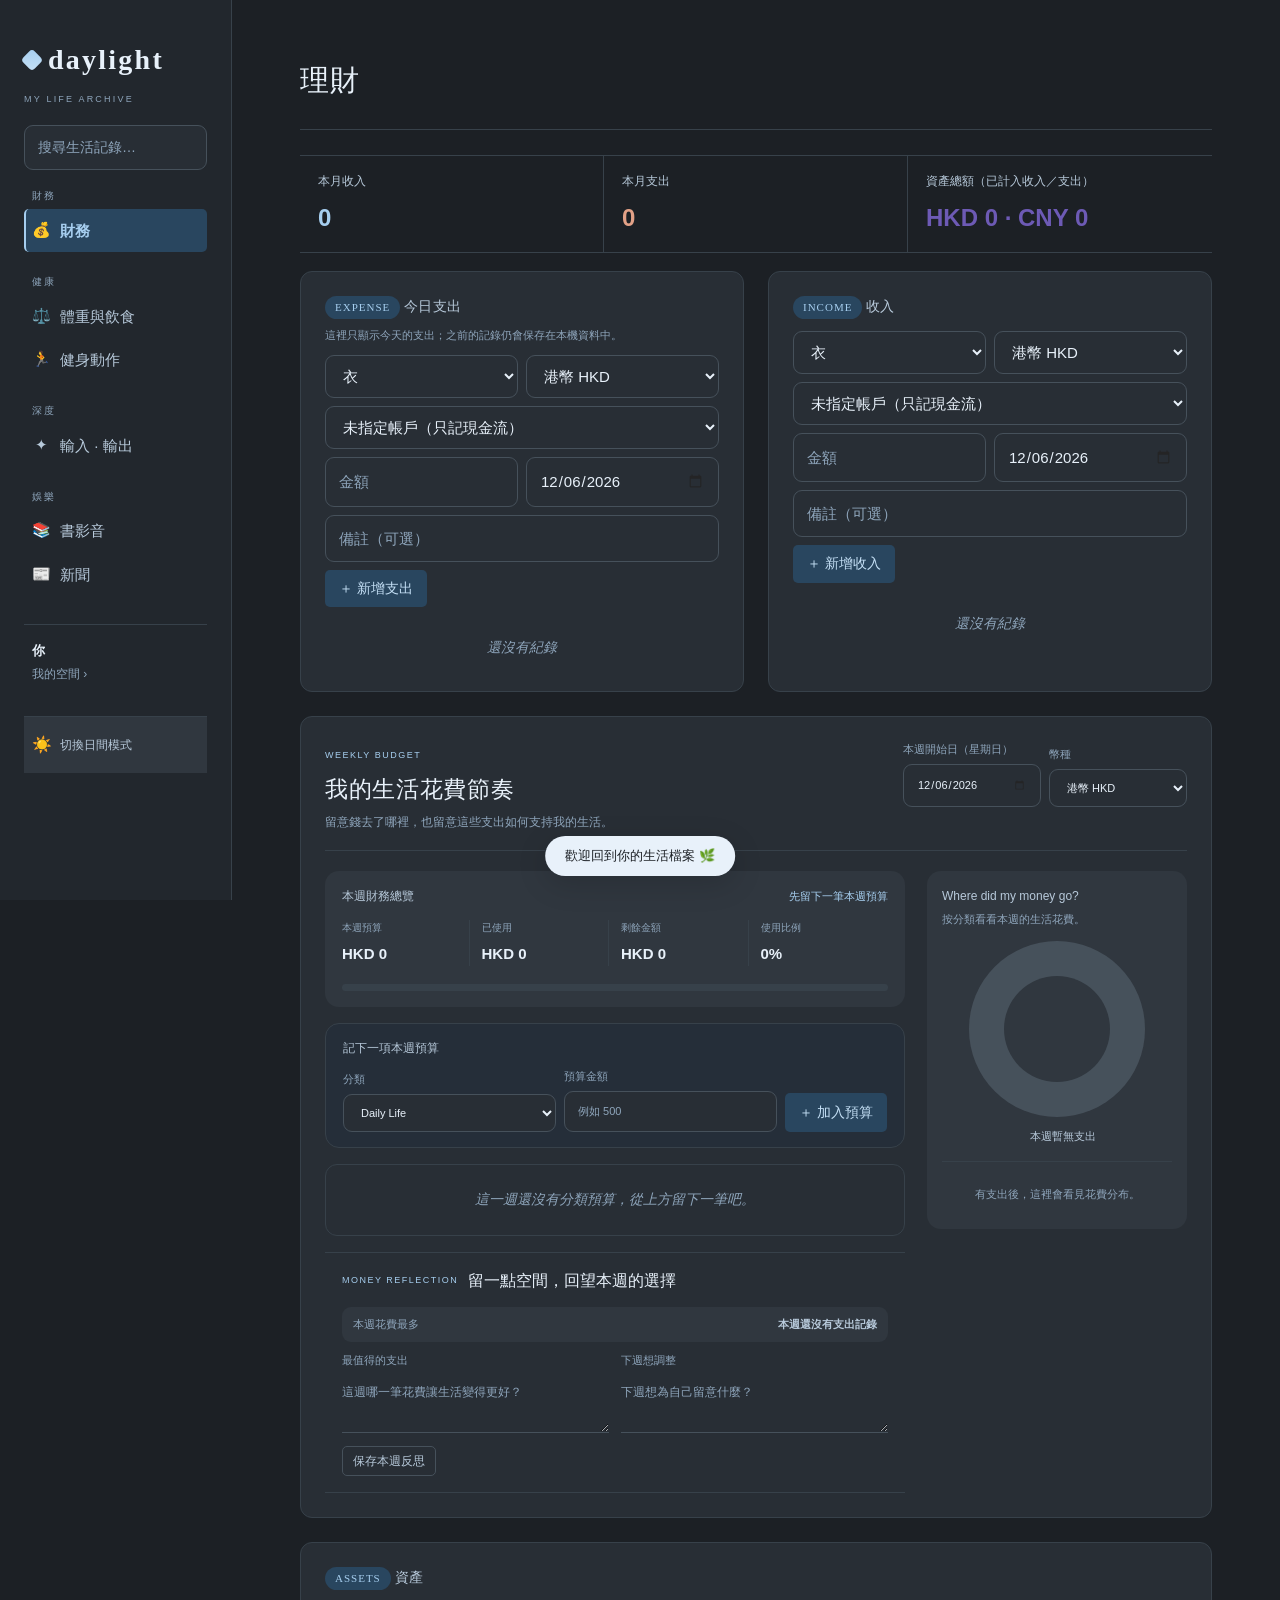
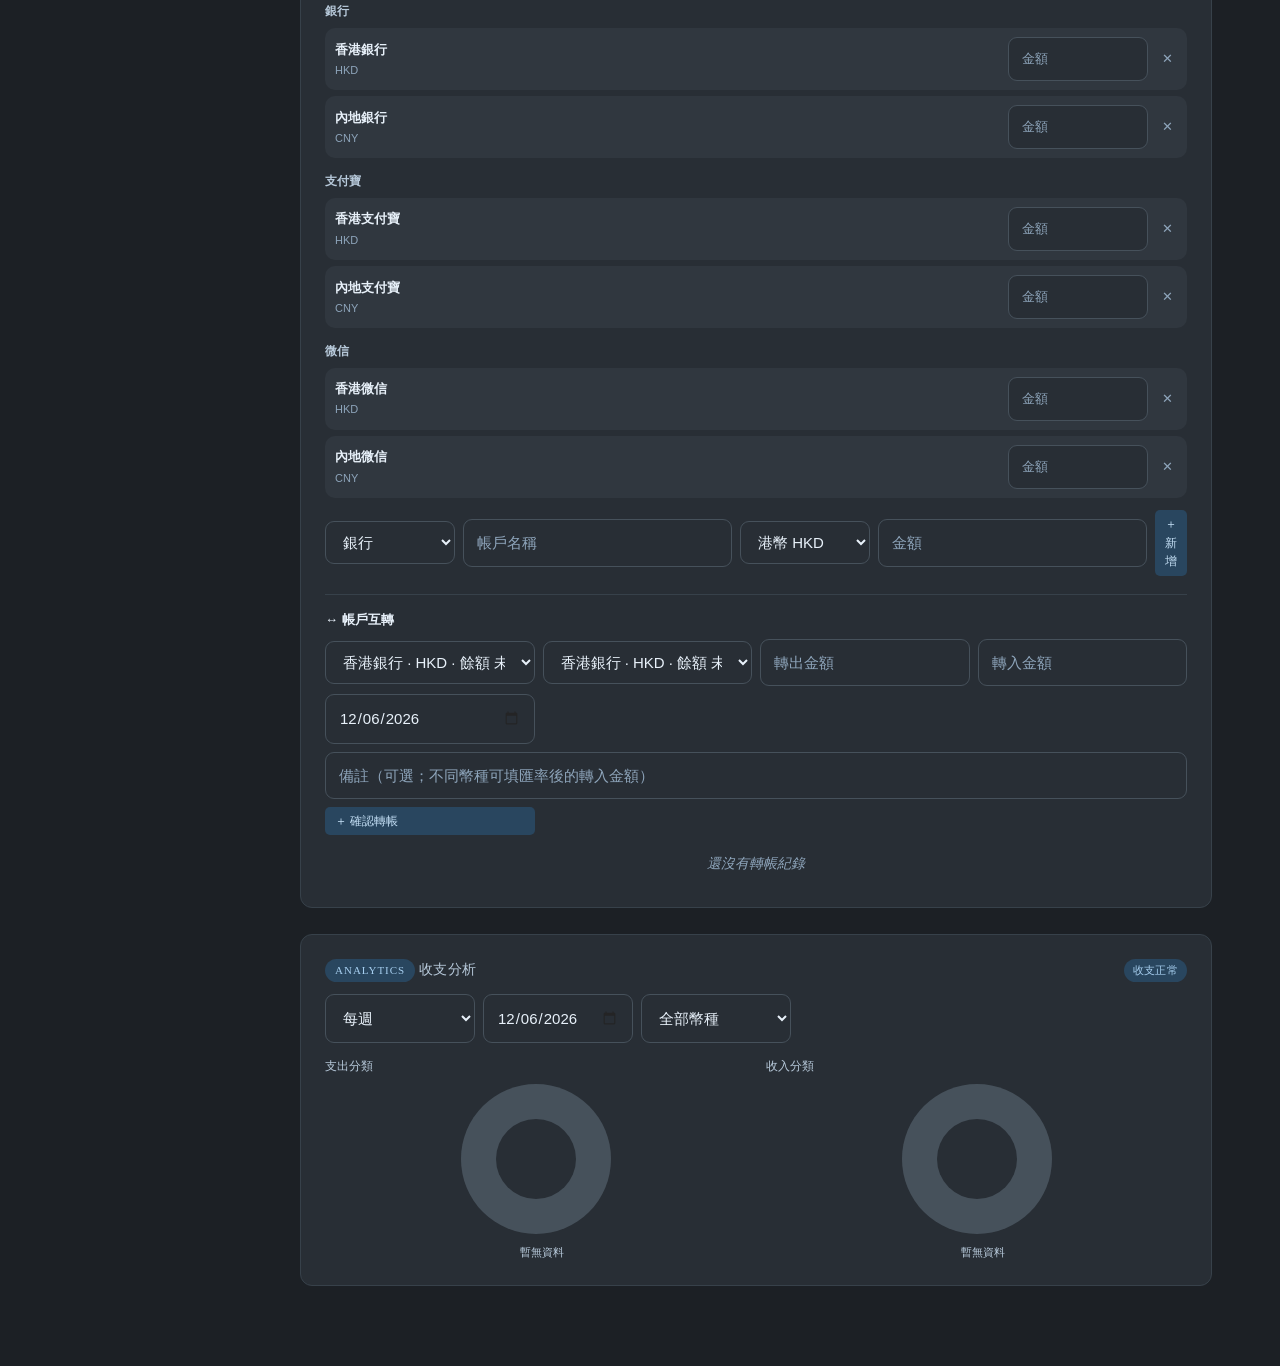
==== commit 991b40c5: "Fix sidebar navigation initialization" ====
--- a/index.html
+++ b/index.html
@@ -4806,7 +4806,7 @@
   });
   if(selectedPanel){
     const selectedDate=new Date(`${selectedKey}T00:00:00`),selectedPlans=plans.filter(plan=>planForDate(plan,selectedKey,selectedDate));
-    selectedPanel.innerHTML=selectedPlans.length?`<div class="fitness-selected-day-title"><strong>${selectedKey} 的訓練</strong><span>完成後點一下圓圈</span></div>${selectedPlans.map(plan=>{const done=Array.isArray(plan.completedDates)&&plan.completedDates.includes(selectedKey),detail=(plan.exercises||[]).slice(0,3).map(ex=>esc(ex.name)).join('、')||'計劃裡還沒有加入動作';return `<div class="fitness-selected-plan"><button type="button" class="fitness-plan-complete${done?' done':''}" data-calendar-complete="${esc(plan.id)}" aria-label="${done?'取消完成':'標記完成'} ${esc(plan.name)}" aria-pressed="${done}">${done?'✓':''}</button><div class="fitness-selected-plan-main"><strong>${esc(plan.name)}</strong><span>${detail}</span></div><button type="button" class="fitness-selected-plan-remove" data-calendar-remove-plan="${esc(plan.id)}">移除</button></div>`;}).join(''):`<div class="fitness-selected-day-title"><strong>${selectedKey}</strong><span>這天還沒有訓練計劃</span></div>`;
+    selectedPanel.innerHTML=selectedPlans.length?`<div class="fitness-selected-day-title"><strong>${selectedKey} 的訓練</strong><span>完成後點一下圓圈</span></div>${selectedPlans.map(plan=>{const done=Array.isArray(plan.completedDates)&&plan.completedDates.includes(selectedKey),detail=(plan.exercises||[]).slice(0,3).map(ex=>esc(ex.name)).join('、')||'計劃裡還沒有加入動作';return `<div class="fitness-selected-plan"><button type="button" class="fitness-plan-complete${done?' done':''}" data-calendar-complete="${esc(plan.id)}" aria-label="${done?'取消完成':'標記完成'} ${esc(plan.name)}" aria-pressed="${done}">${done?'✓':''}</button><div class="fitness-selected-plan-main"><strong>${esc(plan.name)}</strong><span>${detail}</span></div><button type="button" class="fitness-selected-plan-remove" data-calendar-remove-plan="${esc(plan.id)}">移除</button></div>`;}).join('')}`:`<div class="fitness-selected-day-title"><strong>${selectedKey}</strong><span>這天還沒有訓練計劃</span></div>`;
     selectedPanel.querySelectorAll('[data-calendar-complete]').forEach(btn=>btn.onclick=()=>{
       const plan=plans.find(x=>x.id===btn.dataset.calendarComplete);if(!plan)return;
       if(!Array.isArray(plan.completedDates))plan.completedDates=[];
